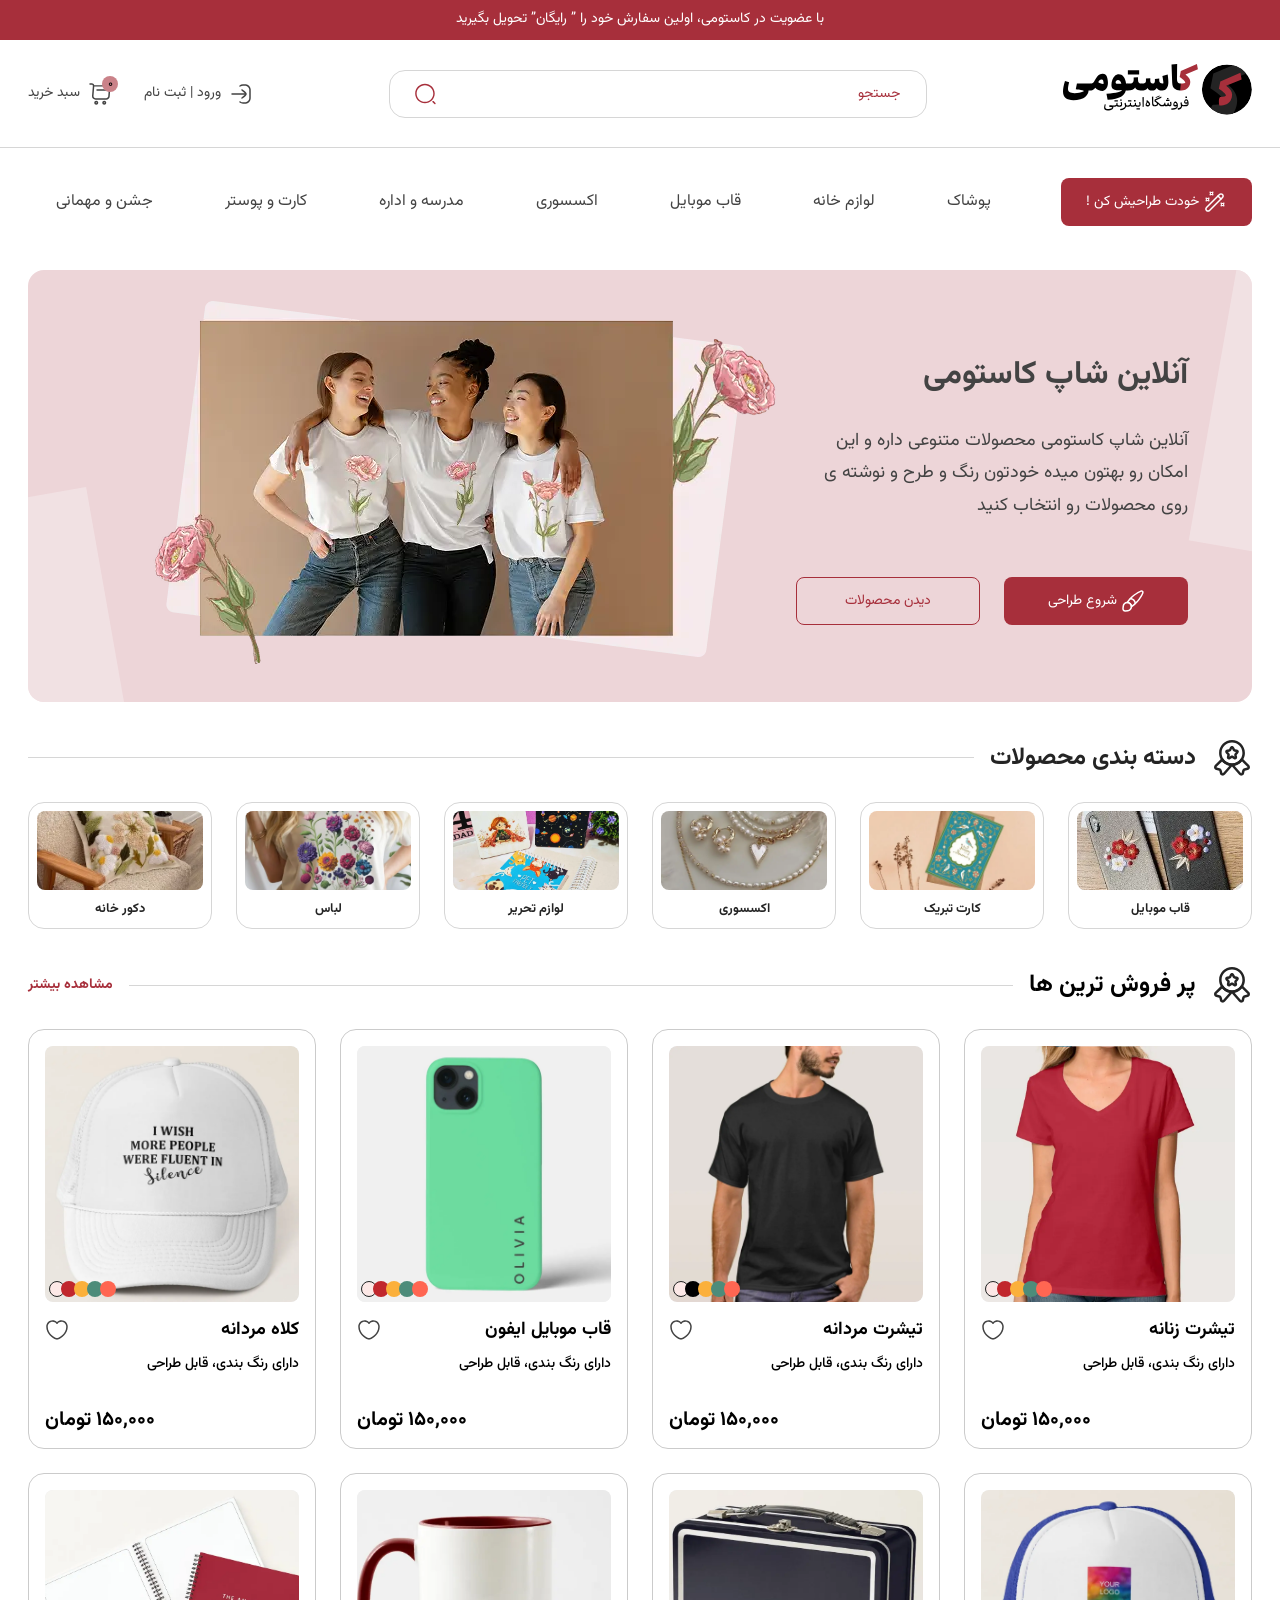
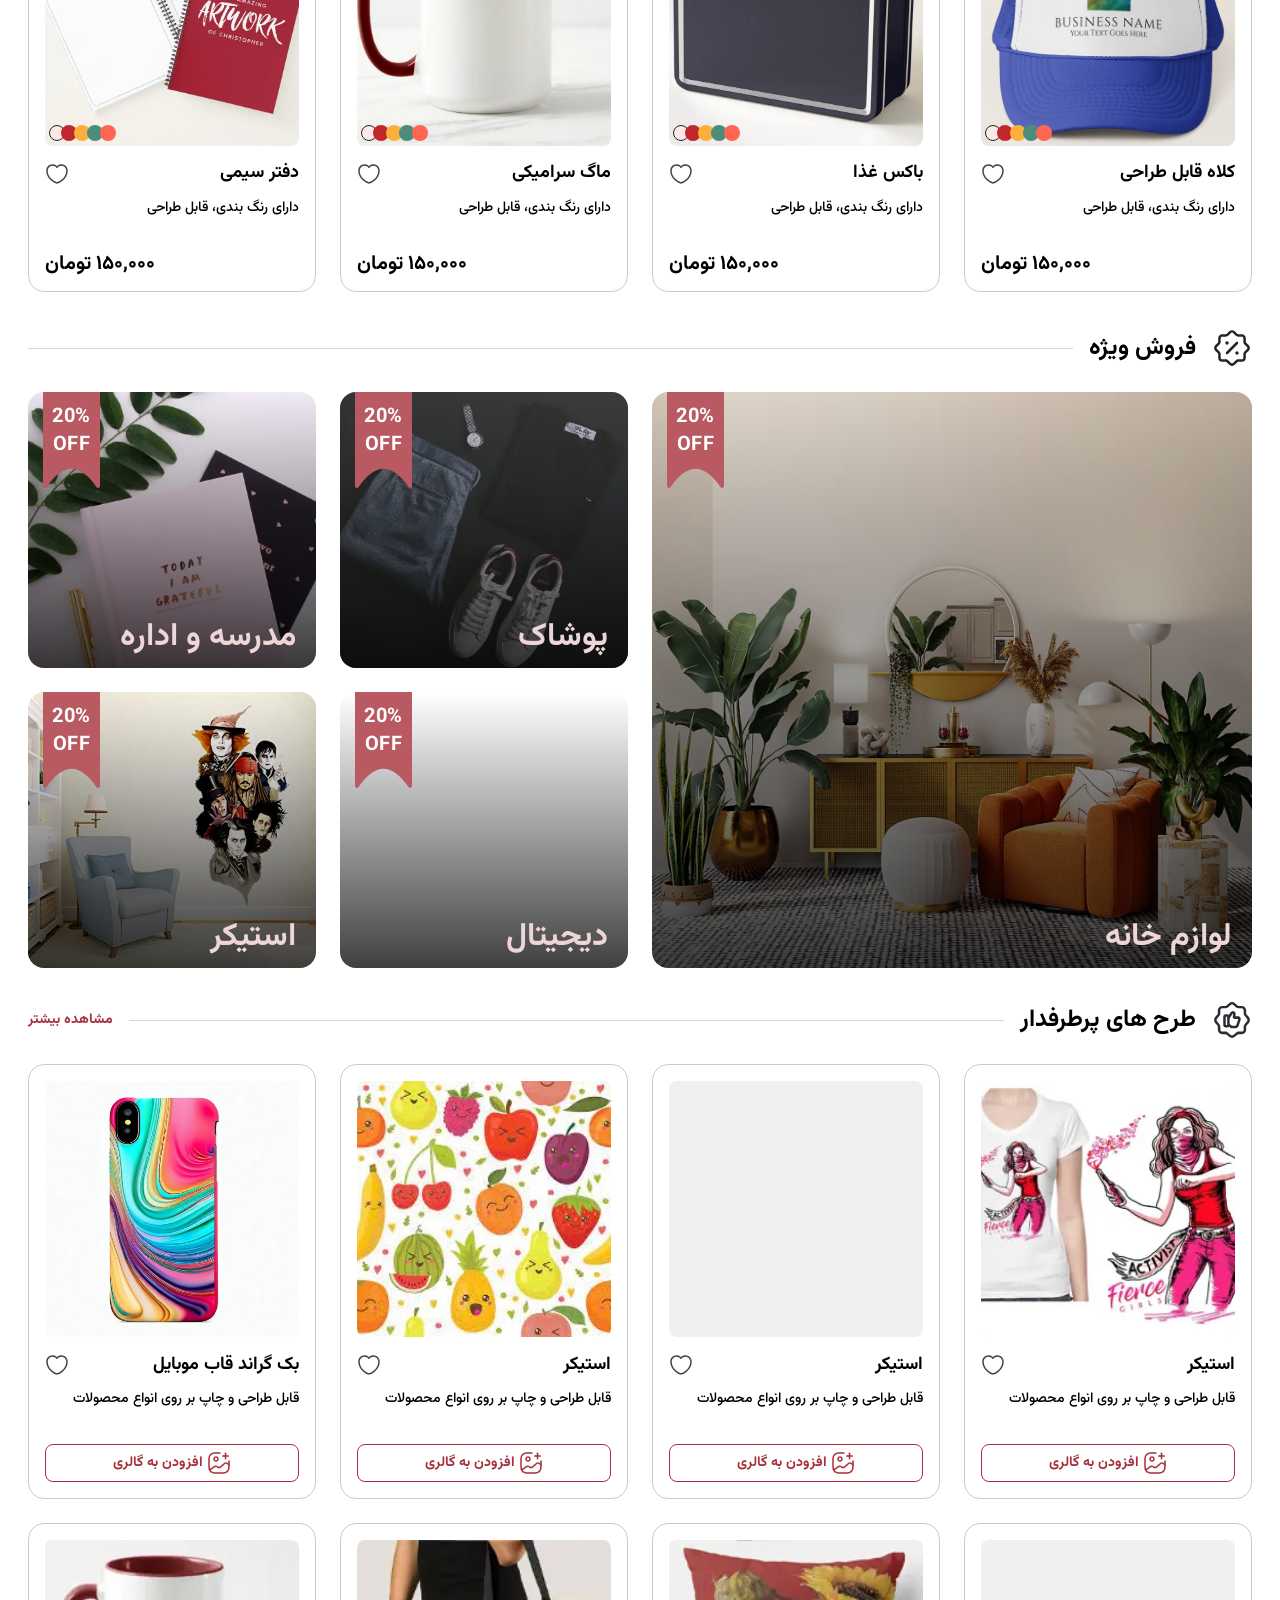
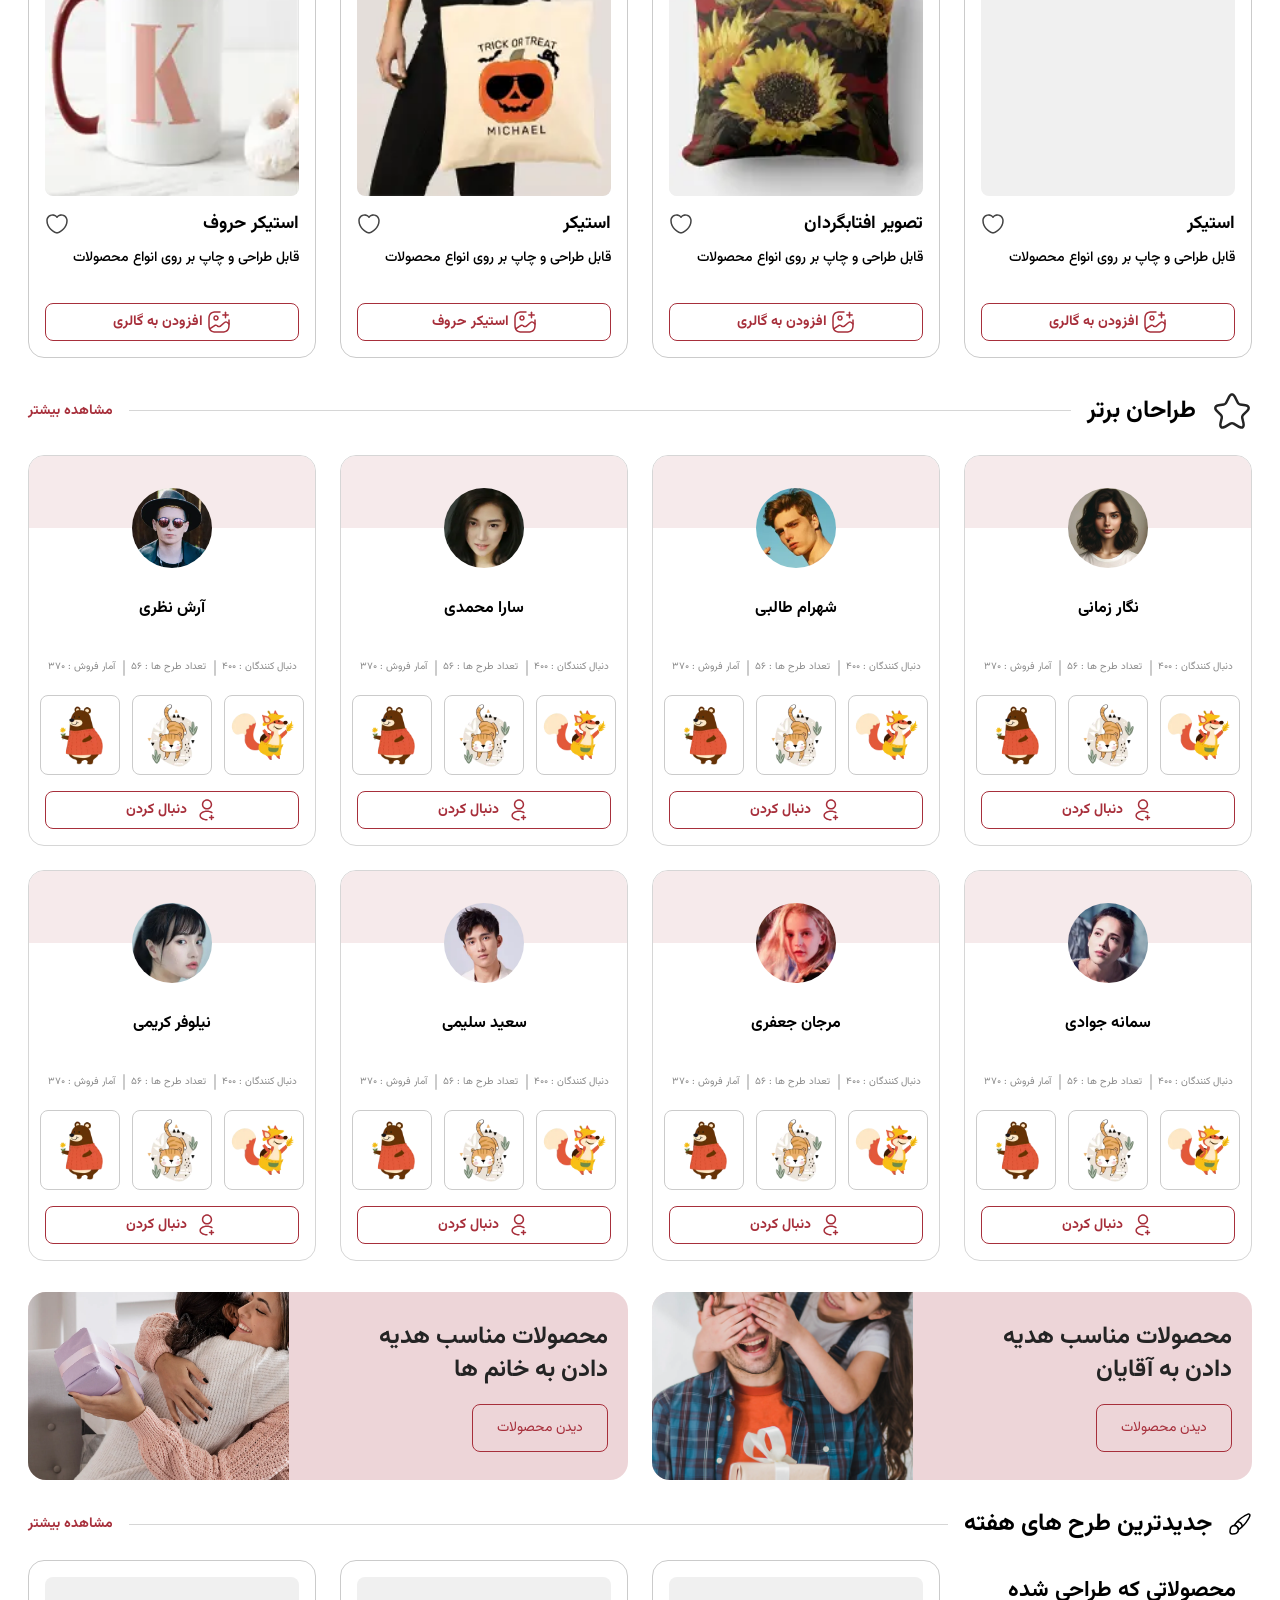
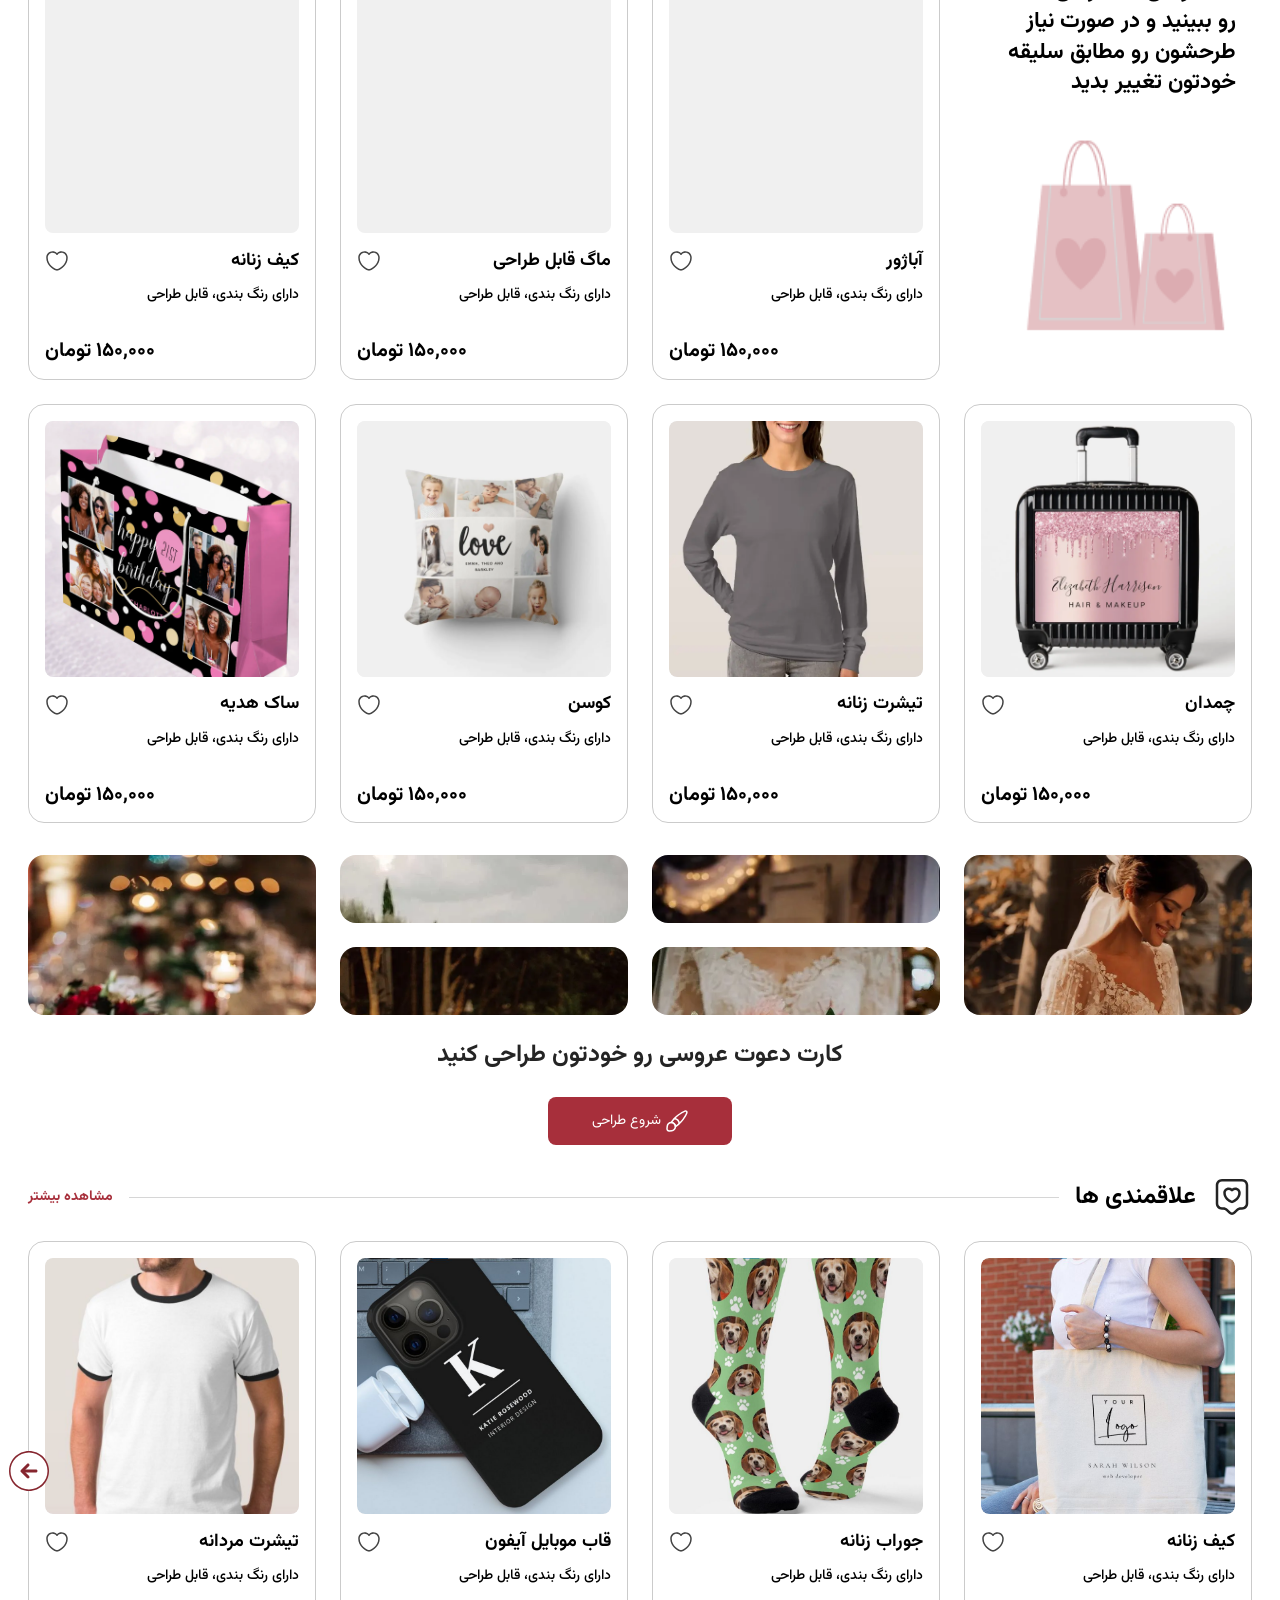
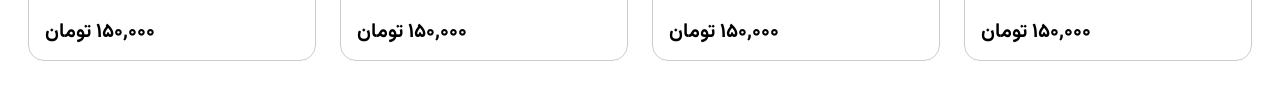
==== index.html @ 4bb9380f "fix: fix interest/section bug" ====
<!doctype html>
<html lang="fa-IR" dir="rtl">
  <head>
    <meta charset="UTF-8" />
    <meta name="viewport" content="width=device-width, initial-scale=1.0" />
    <title>کاستومی | فروشگاه اینترنتی</title>
    <link rel="stylesheet" href="css/variables.css" />
    <link rel="stylesheet" href="css/fonts.css" />
    <link rel="stylesheet" href="css/reset.css" />
    <link rel="stylesheet" href="css/components.css" />
    <link rel="stylesheet" href="css/main.css" />
    <link rel="stylesheet" href="css/responsive.css" />
  </head>
  <body>
    <svg xmlns="http://www.w3.org/2000/svg" style="display: none">
      <symbol id="icon-heart" viewBox="0 0 24 24" fill="#000">
        <path
          d="M12 21.6516C11.69 21.6516 11.39 21.6116 11.14 21.5216C7.32 20.2116 1.25 15.5616 1.25 8.69156C1.25 5.19156 4.08 2.35156 7.56 2.35156C9.25 2.35156 10.83 3.01156 12 4.19156C13.17 3.01156 14.75 2.35156 16.44 2.35156C19.92 2.35156 22.75 5.20156 22.75 8.69156C22.75 15.5716 16.68 20.2116 12.86 21.5216C12.61 21.6116 12.31 21.6516 12 21.6516ZM7.56 3.85156C4.91 3.85156 2.75 6.02156 2.75 8.69156C2.75 15.5216 9.32 19.3216 11.63 20.1116C11.81 20.1716 12.2 20.1716 12.38 20.1116C14.68 19.3216 21.26 15.5316 21.26 8.69156C21.26 6.02156 19.1 3.85156 16.45 3.85156C14.93 3.85156 13.52 4.56156 12.61 5.79156C12.33 6.17156 11.69 6.17156 11.41 5.79156C10.48 4.55156 9.08 3.85156 7.56 3.85156Z"
          fill="#434343"
        />
      </symbol>
      <symbol id="icon-star-a" viewBox="0 0 40 40" fill="#000">
        <path
          d="M20.0007 27.9154C19.334 27.9154 18.6673 27.8654 18.034 27.7487C14.5007 27.232 11.284 25.1987 9.25065 22.182C7.83398 20.0487 7.08398 17.5654 7.08398 14.9987C7.08398 7.88203 12.884 2.08203 20.0007 2.08203C27.1173 2.08203 32.9173 7.88203 32.9173 14.9987C32.9173 17.5654 32.1673 20.0487 30.7507 22.182C28.7007 25.2154 25.484 27.232 21.9173 27.7654C21.334 27.8654 20.6673 27.9154 20.0007 27.9154ZM20.0007 4.58203C14.2507 4.58203 9.58398 9.2487 9.58398 14.9987C9.58398 17.082 10.184 19.082 11.3173 20.782C12.9673 23.2154 15.5507 24.8487 18.4173 25.2654C19.484 25.4487 20.534 25.4487 21.5173 25.2654C24.434 24.8487 27.0173 23.1987 28.6673 20.7654C29.8007 19.0654 30.4007 17.0653 30.4007 14.982C30.4173 9.24868 25.7507 4.58203 20.0007 4.58203Z"
          fill="#242424"
        />
        <path
          d="M10.7822 37.6493C10.5489 37.6493 10.3322 37.616 10.0989 37.566C9.01555 37.316 8.18222 36.4826 7.93222 35.3993L7.34888 32.9493C7.31555 32.7993 7.19888 32.6826 7.03222 32.6326L4.28222 31.9826C3.24888 31.7326 2.43222 30.966 2.14888 29.9493C1.86555 28.9326 2.14888 27.8326 2.89888 27.0826L9.39888 20.5826C9.66555 20.316 10.0322 20.1826 10.3989 20.216C10.7655 20.2493 11.0989 20.4493 11.3155 20.7659C12.9655 23.1993 15.5489 24.8493 18.4322 25.266C19.4989 25.4493 20.5489 25.4493 21.5322 25.266C24.4489 24.8493 27.0322 23.1993 28.6822 20.7659C28.8822 20.4493 29.2322 20.2493 29.5989 20.216C29.9655 20.1826 30.3322 20.316 30.5989 20.5826L37.0989 27.0826C37.8489 27.8326 38.1322 28.9326 37.8489 29.9493C37.5655 30.966 36.7322 31.7493 35.7155 31.9826L32.9655 32.6326C32.8155 32.6659 32.6989 32.7826 32.6489 32.9493L32.0655 35.3993C31.8155 36.4826 30.9822 37.316 29.8989 37.566C28.8155 37.8326 27.6989 37.4493 26.9989 36.5993L19.9989 28.5493L12.9989 36.616C12.4322 37.2826 11.6322 37.6493 10.7822 37.6493ZM10.1489 23.3826L4.66555 28.866C4.51555 29.016 4.53222 29.1826 4.56555 29.2826C4.58222 29.366 4.66555 29.5326 4.86555 29.5659L7.61555 30.216C8.69888 30.466 9.53222 31.2993 9.78222 32.3826L10.3655 34.8326C10.4155 35.0493 10.5822 35.116 10.6822 35.1493C10.7822 35.166 10.9489 35.1826 11.0989 35.016L17.4822 27.666C14.6489 27.116 12.0489 25.5993 10.1489 23.3826ZM22.5155 27.6493L28.8989 34.9826C29.0489 35.1659 29.2322 35.1659 29.3322 35.1326C29.4322 35.1159 29.5822 35.0327 29.6489 34.816L30.2322 32.366C30.4822 31.2827 31.3155 30.4493 32.3989 30.1993L35.1489 29.5493C35.3489 29.4993 35.4322 29.3493 35.4489 29.266C35.4822 29.1826 35.4989 28.9993 35.3489 28.8493L29.8655 23.3659C27.9489 25.5826 25.3655 27.0993 22.5155 27.6493Z"
          fill="#242424"
        />
        <path
          d="M23.1506 21.4818C22.7172 21.4818 22.2006 21.3651 21.5839 20.9985L20.0006 20.0485L18.4172 20.9818C16.9672 21.8484 16.0172 21.3485 15.6672 21.0985C15.3172 20.8485 14.5672 20.0985 14.9506 18.4485L15.3506 16.7318L14.0172 15.4984C13.2839 14.7651 13.0172 13.8818 13.2672 13.0818C13.5172 12.2818 14.2506 11.7151 15.2839 11.5484L17.0672 11.2485L17.9172 9.3818C18.4006 8.4318 19.1506 7.89844 20.0006 7.89844C20.8506 7.89844 21.6172 8.44848 22.0839 9.39848L23.0672 11.3651L24.7172 11.5651C25.7339 11.7318 26.4672 12.2984 26.7339 13.0984C26.9839 13.8984 26.7172 14.7818 25.9839 15.5151L24.6006 16.8985L25.0339 18.4485C25.4172 20.0985 24.6672 20.8485 24.3172 21.0985C24.1339 21.2485 23.7339 21.4818 23.1506 21.4818ZM16.0172 13.9818L17.1672 15.1318C17.7006 15.6651 17.9672 16.5651 17.8006 17.2985L17.4839 18.6318L18.8172 17.8484C19.5339 17.4318 20.5006 17.4318 21.2006 17.8484L22.5339 18.6318L22.2339 17.2985C22.0672 16.5485 22.3172 15.6651 22.8506 15.1318L24.0006 13.9818L22.5506 13.7318C21.8506 13.6151 21.1506 13.0985 20.8339 12.4651L20.0006 10.8318L19.1672 12.4985C18.8672 13.1151 18.1672 13.6485 17.4672 13.7651L16.0172 13.9818Z"
          fill="#242424"
        />
      </symbol>
      <symbol id="icon-star-b" viewBox="0 0 40 40" fill="#000">
        <path
          d="M20.0007 37.9162C18.9507 37.9162 17.9673 37.5163 17.234 36.7663L14.7007 34.233C14.5007 34.033 13.9673 33.8163 13.7007 33.8163H10.1006C7.93398 33.8163 6.18397 32.0661 6.18397 29.8995V26.2996C6.18397 26.033 5.9673 25.4997 5.7673 25.2997L3.23399 22.7663C2.50066 22.033 2.08398 21.0496 2.08398 19.9996C2.08398 18.9496 2.48399 17.9662 3.23399 17.2329L5.7673 14.6995C5.9673 14.4995 6.18397 13.9662 6.18397 13.6995V10.0997C6.18397 7.93301 7.93398 6.18285 10.1006 6.18285H13.7007C13.9673 6.18285 14.5007 5.96618 14.7007 5.76618L17.234 3.23281C18.7006 1.76615 21.3007 1.76615 22.7673 3.23281L25.3006 5.76618C25.5006 5.96618 26.034 6.18285 26.3006 6.18285H29.9007C32.0673 6.18285 33.8173 7.93301 33.8173 10.0997V13.6995C33.8173 13.9662 34.034 14.4995 34.234 14.6995L36.7673 17.2329C37.5006 17.9662 37.9173 18.9496 37.9173 19.9996C37.9173 21.0496 37.5173 22.033 36.7673 22.7663L34.234 25.2997C34.034 25.4997 33.8173 26.033 33.8173 26.2996V29.8995C33.8173 32.0661 32.0673 33.8163 29.9007 33.8163H26.3006C26.034 33.8163 25.5006 34.033 25.3006 34.233L22.7673 36.7663C22.034 37.5163 21.0507 37.9162 20.0007 37.9162ZM7.53397 23.5329C8.20063 24.1996 8.68397 25.3663 8.68397 26.2996V29.8995C8.68397 30.6828 9.31731 31.3163 10.1006 31.3163H13.7007C14.634 31.3163 15.8007 31.7995 16.4673 32.4662L19.0006 34.9996C19.534 35.5329 20.4673 35.5329 21.0007 34.9996L23.534 32.4662C24.2006 31.7995 25.3673 31.3163 26.3006 31.3163H29.9007C30.684 31.3163 31.3173 30.6828 31.3173 29.8995V26.2996C31.3173 25.3663 31.8007 24.1996 32.4673 23.5329L35.0007 20.9995C35.2673 20.7329 35.4173 20.3829 35.4173 19.9996C35.4173 19.6162 35.2673 19.2663 35.0007 18.9996L32.4673 16.4663C31.8007 15.7996 31.3173 14.6329 31.3173 13.6995V10.0997C31.3173 9.31634 30.684 8.68285 29.9007 8.68285H26.3006C25.3673 8.68285 24.2006 8.19961 23.534 7.53294L21.0007 4.99958C20.4673 4.46624 19.534 4.46624 19.0006 4.99958L16.4673 7.53294C15.8007 8.19961 14.634 8.68285 13.7007 8.68285H10.1006C9.31731 8.68285 8.68397 9.31634 8.68397 10.0997V13.6995C8.68397 14.6329 8.20063 15.7996 7.53397 16.4663L5.00065 18.9996C4.73398 19.2663 4.58398 19.6162 4.58398 19.9996C4.58398 20.3829 4.73398 20.7329 5.00065 20.9995L7.53397 23.5329Z"
          fill="#242424"
        />
        <path
          d="M24.9998 26.6693C24.0664 26.6693 23.3164 25.9193 23.3164 25.0026C23.3164 24.0859 24.0664 23.3359 24.9831 23.3359C25.8997 23.3359 26.6497 24.0859 26.6497 25.0026C26.6497 25.9193 25.9164 26.6693 24.9998 26.6693Z"
          fill="#242424"
        />
        <path
          d="M15.0173 16.6693C14.084 16.6693 13.334 15.9193 13.334 15.0026C13.334 14.0859 14.084 13.3359 15.0007 13.3359C15.9173 13.3359 16.6673 14.0859 16.6673 15.0026C16.6673 15.9193 15.934 16.6693 15.0173 16.6693Z"
          fill="#242424"
        />
        <path
          d="M14.9997 26.2459C14.6831 26.2459 14.3664 26.1293 14.1164 25.8793C13.6331 25.3959 13.6331 24.5958 14.1164 24.1125L24.1164 14.1125C24.5997 13.6292 25.3997 13.6292 25.8831 14.1125C26.3664 14.5958 26.3664 15.3959 25.8831 15.8793L15.8831 25.8793C15.6331 26.1293 15.3164 26.2459 14.9997 26.2459Z"
          fill="#242424"
        />
      </symbol>
      <symbol id="icon-star-c" viewBox="0 0 40 40" fill="#000">
        <path
          d="M20.0168 37.9182C18.9668 37.9182 17.9168 37.5682 17.1002 36.8682L14.4668 34.6016C14.2001 34.3682 13.5335 34.1348 13.1835 34.1348H10.3001C7.83346 34.1348 5.83347 32.135 5.83347 29.6683V26.8181C5.83347 26.4681 5.60014 25.8181 5.36681 25.5515L3.1168 22.9015C1.75013 21.2849 1.75013 18.7349 3.1168 17.1182L5.36681 14.4683C5.60014 14.2016 5.83347 13.5516 5.83347 13.2016V10.3515C5.83347 7.88481 7.83346 5.88492 10.3001 5.88492H13.1835C13.5335 5.88492 14.2001 5.63487 14.4668 5.4182L17.1002 3.15156C18.7335 1.75156 21.2835 1.75156 22.9168 3.15156L25.5501 5.4182C25.8168 5.65154 26.4835 5.88492 26.8335 5.88492H29.6668C32.1334 5.88492 34.1335 7.88481 34.1335 10.3515V13.1849C34.1335 13.5349 34.3835 14.2016 34.6168 14.4683L36.8668 17.1016C38.2668 18.7349 38.2668 21.2849 36.8668 22.9182L34.6168 25.5515C34.3835 25.8181 34.1501 26.4848 34.1501 26.8348V29.6683C34.1501 32.135 32.1501 34.1348 29.6835 34.1348H26.8501C26.5001 34.1348 25.8335 34.3849 25.5668 34.6016L22.9335 36.8682C22.1002 37.5682 21.0502 37.9182 20.0168 37.9182ZM10.3001 8.36824C9.21679 8.36824 8.33347 9.25146 8.33347 10.3348V13.1849C8.33347 14.1349 7.88346 15.3516 7.28346 16.0682L5.03345 18.7182C4.45012 19.4015 4.45012 20.5849 5.03345 21.2682L7.28346 23.9182C7.90013 24.6515 8.35015 25.8681 8.35015 26.8015V29.6516C8.35015 30.7349 9.23348 31.6182 10.3168 31.6182H13.2002C14.1668 31.6182 15.3835 32.0682 16.1168 32.7015L18.7501 34.9682C19.4335 35.5515 20.6335 35.5515 21.3168 34.9682L23.9501 32.7015C24.6835 32.0849 25.9001 31.6182 26.8668 31.6182H29.7001C30.7835 31.6182 31.6668 30.7349 31.6668 29.6516V26.8181C31.6668 25.8515 32.1168 24.6348 32.7501 23.9015L35.0001 21.2682C35.5835 20.5849 35.5835 19.3848 35.0001 18.7015L32.7501 16.0682C32.1335 15.3349 31.6668 14.1182 31.6668 13.1516V10.3181C31.6668 9.23477 30.7835 8.35155 29.7001 8.35155H26.8668C25.9168 8.35155 24.6835 7.90151 23.9501 7.26818L21.3168 5.00154C20.6335 4.4182 19.4335 4.4182 18.7501 5.00154L16.1168 7.26818C15.3835 7.88485 14.1668 8.35155 13.2002 8.35155H10.3001V8.36824Z"
          fill="#292D32"
        />
        <path
          d="M23.3336 28.2804H20.3669C19.6669 28.2804 18.6169 28.0638 18.0002 27.4471L15.7003 25.6805L17.2336 23.6971L19.6503 25.5638C19.8169 25.6804 20.1169 25.7638 20.3669 25.7638H23.3336C23.7336 25.7638 24.2169 25.4139 24.3002 25.0639L26.2002 19.2804C26.2502 19.1304 26.2502 19.0305 26.2336 18.9972C26.2002 18.9472 26.0836 18.8971 25.9169 18.8971H22.8002C22.2002 18.8971 21.6502 18.6472 21.2502 18.1972C20.8669 17.7472 20.6836 17.1472 20.7669 16.5306L21.1669 14.0139C21.2003 13.8805 21.1003 13.7138 21.0003 13.6804C20.9003 13.6638 20.7503 13.6972 20.7003 13.7472L17.5169 18.4804L15.4336 17.0805L18.6336 12.3305C19.3002 11.3305 20.7003 10.8972 21.8336 11.3139C23.1003 11.7306 23.9169 13.1639 23.6336 14.4639L23.3336 16.3637H25.9169C26.9002 16.3637 27.7669 16.7805 28.2836 17.5138C28.7836 18.2305 28.9002 19.1639 28.5836 20.0472L26.7169 25.7139C26.3669 27.1472 24.8836 28.2804 23.3336 28.2804Z"
          fill="#292D32"
        />
        <path
          d="M14.8344 27.4359H14.051C11.601 27.4359 11.2344 25.7192 11.2344 24.7026V17.0693C11.2344 16.0526 11.601 14.3359 14.051 14.3359H14.8344C17.2844 14.3359 17.6511 16.0526 17.6511 17.0693V24.7026C17.6511 25.7192 17.2844 27.4359 14.8344 27.4359ZM13.7677 24.9192C13.8344 24.9359 13.9344 24.9359 14.0677 24.9359H14.8511C14.9844 24.9359 15.0844 24.9359 15.1511 24.9192C15.1511 24.8692 15.1677 24.8026 15.1677 24.7026V17.0693C15.1677 16.9693 15.1677 16.9026 15.1511 16.8526C15.0844 16.836 14.9844 16.8359 14.8511 16.8359H14.0677C13.9344 16.8359 13.8344 16.836 13.7677 16.8526C13.7677 16.9026 13.7511 16.9693 13.7511 17.0693V24.7026C13.7511 24.8026 13.7511 24.8692 13.7677 24.9192Z"
          fill="#292D32"
        />
      </symbol>
    </svg>

    <header class="header">
      <p class="header__banner">
        با عضویت در کاستومی، اولین سفارش خود را ” رایگان” تحویل بگیرید
      </p>
      <div class="container">
        <div class="header__main">
          <a href="index.html" class="header__logo-wrapper">
            <img
              src="./assets/svg/logo.svg"
              alt="کاستومی"
              class="header__logo"
            />
          </a>
          <form action="#" class="header__search-box">
            <input type="text" class="header__search" placeholder="جستجو" />
            <svg
              width="24"
              height="24"
              viewBox="0 0 24 24"
              fill="none"
              xmlns="http://www.w3.org/2000/svg"
              class="header__search-icon"
            >
              <path
                d="M11.5 21.75C5.85 21.75 1.25 17.15 1.25 11.5C1.25 5.85 5.85 1.25 11.5 1.25C17.15 1.25 21.75 5.85 21.75 11.5C21.75 17.15 17.15 21.75 11.5 21.75ZM11.5 2.75C6.67 2.75 2.75 6.68 2.75 11.5C2.75 16.32 6.67 20.25 11.5 20.25C16.33 20.25 20.25 16.32 20.25 11.5C20.25 6.68 16.33 2.75 11.5 2.75Z"
                fill="#A72F3B"
              />
              <path
                d="M21.9995 22.7514C21.8095 22.7514 21.6195 22.6814 21.4695 22.5314L19.4695 20.5314C19.1795 20.2414 19.1795 19.7614 19.4695 19.4714C19.7595 19.1814 20.2395 19.1814 20.5295 19.4714L22.5295 21.4714C22.8195 21.7614 22.8195 22.2414 22.5295 22.5314C22.3795 22.6814 22.1895 22.7514 21.9995 22.7514Z"
                fill="#A72F3B"
              />
            </svg>
          </form>
          <div class="header__action-wrapper">
            <a href="#" class="header__login-wrapper">
              <svg
                width="24"
                height="24"
                viewBox="0 0 24 24"
                fill="none"
                xmlns="http://www.w3.org/2000/svg"
              >
                <path
                  d="M15 3.75001C15.9577 3.75001 16.3492 3.75234 16.6648 3.80233C18.4834 4.09036 19.9096 5.51662 20.1977 7.33516C20.2477 7.65083 20.25 8.04234 20.25 9.00001V15C20.25 15.9577 20.2477 16.3492 20.1977 16.6649C19.9096 18.4834 18.4834 19.9097 16.6648 20.1977C16.3492 20.2477 15.9577 20.25 15 20.25H14C13.0424 20.25 12.1607 19.9342 11.4504 19.4007C11.1192 19.1519 10.6491 19.2188 10.4003 19.5499C10.1516 19.8811 10.2184 20.3513 10.5496 20.6C11.5106 21.3219 12.7064 21.75 14 21.75L15.0809 21.75C15.9329 21.7501 16.4518 21.7501 16.8995 21.6792C19.3599 21.2895 21.2895 19.3599 21.6792 16.8995C21.7501 16.4518 21.7501 15.9328 21.75 15.0808V8.91921C21.7501 8.06718 21.7501 7.54819 21.6792 7.10051C21.2895 4.64013 19.3599 2.71049 16.8995 2.3208C16.4518 2.2499 15.9329 2.24994 15.0809 2.25L14 2.25001C12.7064 2.25001 11.5106 2.67807 10.5496 3.39997C10.2184 3.64874 10.1516 4.11889 10.4003 4.45008C10.6491 4.78127 11.1192 4.84808 11.4504 4.59932C12.1607 4.06583 13.0424 3.75001 14 3.75001H15Z"
                  fill="#434343"
                />
                <path
                  d="M13.466 7.41233C13.1414 7.15498 12.6697 7.20947 12.4123 7.53404C12.155 7.85861 12.2095 8.33034 12.534 8.58769L14.297 9.98554C15.001 10.5438 15.483 10.9274 15.8105 11.25L3 11.25C2.58579 11.25 2.25 11.5858 2.25 12C2.25 12.4142 2.58579 12.75 3 12.75L15.8105 12.75C15.483 13.0727 15.001 13.4563 14.297 14.0145L12.534 15.4123C12.2095 15.6697 12.155 16.1414 12.4123 16.466C12.6697 16.7905 13.1414 16.845 13.466 16.5877L15.2648 15.1614C15.9373 14.6283 16.4922 14.1883 16.8875 13.7945C17.2932 13.3904 17.6294 12.9419 17.7208 12.3687C17.7402 12.2466 17.75 12.1234 17.75 12C17.75 11.8766 17.7402 11.7534 17.7208 11.6313C17.6294 11.0582 17.2932 10.6096 16.8875 10.2055C16.4922 9.81173 15.9373 9.37176 15.2648 8.83858L13.466 7.41233Z"
                  fill="#434343"
                />
              </svg>
              <span class="header__login-txt">ورود | ثبت نام</span>
            </a>
            <a href="#" class="header__shopping-wrapper" aria-label="سبد خرید">
              <svg
                width="24"
                height="24"
                viewBox="0 0 24 24"
                fill="none"
                xmlns="http://www.w3.org/2000/svg"
                class="header__shopping-icon"
              >
                <path
                  d="M18.19 17.75H7.53999C6.54999 17.75 5.59999 17.33 4.92999 16.6C4.25999 15.87 3.92 14.89 4 13.9L4.83 3.94C4.86 3.63 4.74999 3.33001 4.53999 3.10001C4.32999 2.87001 4.04 2.75 3.73 2.75H2C1.59 2.75 1.25 2.41 1.25 2C1.25 1.59 1.59 1.25 2 1.25H3.74001C4.47001 1.25 5.15999 1.56 5.64999 2.09C5.91999 2.39 6.12 2.74 6.23 3.13H18.72C19.73 3.13 20.66 3.53 21.34 4.25C22.01 4.98 22.35 5.93 22.27 6.94L21.73 14.44C21.62 16.27 20.02 17.75 18.19 17.75ZM6.28 4.62L5.5 14.02C5.45 14.6 5.64 15.15 6.03 15.58C6.42 16.01 6.95999 16.24 7.53999 16.24H18.19C19.23 16.24 20.17 15.36 20.25 14.32L20.79 6.82001C20.83 6.23001 20.64 5.67001 20.25 5.26001C19.86 4.84001 19.32 4.60999 18.73 4.60999H6.28V4.62Z"
                  fill="#434343"
                />
                <path
                  d="M16.25 22.75C15.15 22.75 14.25 21.85 14.25 20.75C14.25 19.65 15.15 18.75 16.25 18.75C17.35 18.75 18.25 19.65 18.25 20.75C18.25 21.85 17.35 22.75 16.25 22.75ZM16.25 20.25C15.97 20.25 15.75 20.47 15.75 20.75C15.75 21.03 15.97 21.25 16.25 21.25C16.53 21.25 16.75 21.03 16.75 20.75C16.75 20.47 16.53 20.25 16.25 20.25Z"
                  fill="#434343"
                />
                <path
                  d="M8.25 22.75C7.15 22.75 6.25 21.85 6.25 20.75C6.25 19.65 7.15 18.75 8.25 18.75C9.35 18.75 10.25 19.65 10.25 20.75C10.25 21.85 9.35 22.75 8.25 22.75ZM8.25 20.25C7.97 20.25 7.75 20.47 7.75 20.75C7.75 21.03 7.97 21.25 8.25 21.25C8.53 21.25 8.75 21.03 8.75 20.75C8.75 20.47 8.53 20.25 8.25 20.25Z"
                  fill="#434343"
                />
                <path
                  d="M21 8.75H9C8.59 8.75 8.25 8.41 8.25 8C8.25 7.59 8.59 7.25 9 7.25H21C21.41 7.25 21.75 7.59 21.75 8C21.75 8.41 21.41 8.75 21 8.75Z"
                  fill="#434343"
                />
              </svg>
              <span class="header__shopping-txt">سبد خرید</span>
              <div class="header__quantity">
                <span>۰</span>
              </div>
            </a>
          </div>

          <div class="nav-btn icon-btn" aria-label="باز کردن منو">
            <span class="nav-btn__line"></span>
          </div>

          <div class="header__logo-mobile">
            <img
              src="./assets/svg/LOGO-Mobile.svg"
              alt="کاستومی"
              class="header__logo-mobile-img"
            />
          </div>
        </div>
      </div>
    </header>
    <div class="container">
      <nav class="nav">
        <div class="btn btn--primary nav__btn">
          <svg
            width="24"
            height="24"
            viewBox="0 0 24 24"
            fill="none"
            xmlns="http://www.w3.org/2000/svg"
            class="your-design__icon"
          >
            <path
              d="M5.00086 21.8689C4.26086 21.8689 3.53086 21.5889 2.97086 21.0289C2.43086 20.4889 2.13086 19.7689 2.13086 18.9989C2.13086 18.2289 2.43086 17.5089 2.97086 16.9689L15.9709 3.96891C17.0909 2.84891 18.9109 2.84891 20.0309 3.96891C20.5709 4.50891 20.8709 5.22891 20.8709 5.99891C20.8709 6.76891 20.5709 7.48891 20.0309 8.02891L7.03086 21.0289C6.47086 21.5889 5.74086 21.8689 5.00086 21.8689ZM18.0009 4.62891C17.6509 4.62891 17.3009 4.75891 17.0309 5.02891L4.03086 18.0289C3.77086 18.2889 3.63086 18.6289 3.63086 18.9989C3.63086 19.3689 3.77086 19.7089 4.03086 19.9689C4.56086 20.4989 5.44086 20.4989 5.97086 19.9689L18.9709 6.96891C19.2309 6.70891 19.3709 6.36891 19.3709 5.99891C19.3709 5.62891 19.2309 5.28891 18.9709 5.02891C18.7009 4.75891 18.3509 4.62891 18.0009 4.62891Z"
              fill="white"
            />
            <path
              d="M18.0092 9.73969C17.8192 9.73969 17.6292 9.66969 17.4792 9.51969L14.4792 6.51969C14.1892 6.22969 14.1892 5.74969 14.4792 5.45969C14.7692 5.16969 15.2492 5.16969 15.5392 5.45969L18.5392 8.45969C18.8292 8.74969 18.8292 9.22969 18.5392 9.51969C18.3892 9.66969 18.1992 9.73969 18.0092 9.73969Z"
              fill="white"
            />
            <path
              d="M9.99907 5.49907C9.94907 5.49907 9.90907 5.48907 9.85907 5.47907L8.49907 5.07907L7.13907 5.47907C6.95907 5.52908 6.76907 5.47907 6.64907 5.34907C6.51907 5.21907 6.46907 5.03908 6.51907 4.85908L6.91907 3.49907L6.51907 2.13907C6.46907 1.95907 6.51907 1.76907 6.64907 1.64907C6.77907 1.51907 6.96907 1.46907 7.13907 1.51907L8.49907 1.91907L9.85907 1.51907C10.0391 1.46907 10.2191 1.51907 10.3491 1.64907C10.4791 1.77907 10.5291 1.96907 10.4791 2.13907L10.0791 3.49907L10.4791 4.85908C10.5291 5.03908 10.4791 5.22907 10.3491 5.34907C10.2591 5.44907 10.1291 5.49907 9.99907 5.49907ZM8.49907 4.05907C8.54907 4.05907 8.58908 4.06907 8.63908 4.07907L9.25908 4.25908L9.07907 3.63908C9.04907 3.54908 9.04907 3.44907 9.07907 3.35907L9.25908 2.73907L8.63908 2.91907C8.54908 2.94907 8.44907 2.94907 8.35907 2.91907L7.73907 2.73907L7.91907 3.35907C7.94907 3.44907 7.94907 3.54908 7.91907 3.63908L7.73907 4.25908L8.35907 4.07907C8.40907 4.06907 8.44907 4.05907 8.49907 4.05907Z"
              fill="white"
            />
            <path
              d="M5.99907 11.4991C5.94907 11.4991 5.90908 11.4891 5.85908 11.4791L4.49907 11.0791L3.13907 11.4791C2.95907 11.5291 2.77907 11.4791 2.64907 11.3491C2.51907 11.2191 2.46907 11.0291 2.51907 10.8591L2.91907 9.49907L2.51907 8.13908C2.46907 7.95908 2.51907 7.76907 2.64907 7.64907C2.77907 7.52907 2.96907 7.46907 3.13907 7.51907L4.49907 7.91907L5.85908 7.51907C6.02908 7.46907 6.21907 7.51907 6.34907 7.64907C6.47907 7.77907 6.52908 7.96908 6.47907 8.13908L6.07907 9.49907L6.47907 10.8591C6.52908 11.0391 6.47907 11.2291 6.34907 11.3491C6.25907 11.4491 6.12908 11.4991 5.99907 11.4991ZM4.49907 10.0591C4.54907 10.0591 4.58907 10.0691 4.63907 10.0791L5.25908 10.2591L5.07907 9.63908C5.04907 9.54908 5.04907 9.44907 5.07907 9.35907L5.25908 8.73907L4.63907 8.91907C4.54907 8.94907 4.44907 8.94907 4.35907 8.91907L3.73907 8.73907L3.91907 9.35907C3.94907 9.44907 3.94907 9.54908 3.91907 9.63908L3.73907 10.2591L4.35907 10.0791C4.40907 10.0691 4.44907 10.0591 4.49907 10.0591Z"
              fill="white"
            />
            <path
              d="M20.9991 16.4991C20.9491 16.4991 20.9091 16.4891 20.8591 16.4791L19.4991 16.0791L18.1391 16.4791C17.9591 16.5291 17.7791 16.4791 17.6491 16.3491C17.5191 16.2191 17.4691 16.0291 17.5191 15.8591L17.9191 14.4991L17.5191 13.1391C17.4691 12.9591 17.5191 12.7691 17.6491 12.6491C17.7791 12.5291 17.9691 12.4691 18.1391 12.5191L19.4991 12.9191L20.8591 12.5191C21.0291 12.4691 21.2191 12.5191 21.3491 12.6491C21.4791 12.7791 21.5291 12.9691 21.4791 13.1391L21.0791 14.4991L21.4791 15.8591C21.5291 16.0391 21.4791 16.2291 21.3491 16.3491C21.2591 16.4491 21.1291 16.4991 20.9991 16.4991ZM19.4991 15.0591C19.5491 15.0591 19.5891 15.0691 19.6391 15.0791L20.2591 15.2591L20.0791 14.6391C20.0491 14.5491 20.0491 14.4491 20.0791 14.3591L20.2591 13.7391L19.6391 13.9191C19.5491 13.9491 19.4491 13.9491 19.3591 13.9191L18.7391 13.7391L18.9191 14.3591C18.9491 14.4491 18.9491 14.5491 18.9191 14.6391L18.7391 15.2591L19.3591 15.0791C19.4091 15.0691 19.4491 15.0591 19.4991 15.0591Z"
              fill="white"
            />
          </svg>
          <span class="btn__text"> خودت طراحیش کن ! </span>
        </div>
        <ul class="nav-list">
          <li class="nav-list__item">
            <a href="#" class="nav-list__link">پوشاک</a>
          </li>
          <li class="nav-list__item">
            <a href="#" class="nav-list__link">لوازم خانه</a>
          </li>
          <li class="nav-list__item">
            <a href="#" class="nav-list__link">قاب موبایل</a>
          </li>
          <li class="nav-list__item">
            <a href="#" class="nav-list__link">اکسسوری</a>
          </li>
          <li class="nav-list__item">
            <a href="#" class="nav-list__link">مدرسه و اداره</a>
          </li>
          <li class="nav-list__item">
            <a href="#" class="nav-list__link">کارت و پوستر</a>
          </li>
          <li class="nav-list__item">
            <a href="#" class="nav-list__link">جشن و مهمانی</a>
          </li>
        </ul>
      </nav>

      <main class="main">
        <section class="hero">
          <div class="grid item-center">
            <div class="hero__content">
              <h1 class="hero__title">آنلاین شاپ کاستومی</h1>
              <p class="hero__caption">
                آنلاین شاپ کاستومی محصولات متنوعی داره و این امکان رو بهتون میده
                خودتون رنگ و طرح و نوشته ی روی محصولات رو انتخاب کنید
              </p>
              <div class="hero__btns">
                <a href="#" class="hero__btn btn btn--primary">
                  <svg
                    width="24"
                    height="24"
                    viewBox="0 0 24 24"
                    fill="none"
                    xmlns="http://www.w3.org/2000/svg"
                    class="hero__btn-icon"
                  >
                    <path
                      d="M10.4299 18.3699C10.2799 18.3699 10.1399 18.3299 10.0099 18.2399C9.79991 18.0999 9.67991 17.8699 9.67991 17.6199C9.67991 17.4699 9.66991 17.3099 9.64991 17.1499C9.55991 16.4399 9.23991 15.8199 8.69991 15.2799C8.15991 14.7399 7.48991 14.3999 6.76991 14.3099C6.64991 14.2999 6.47991 14.2899 6.31991 14.2999C6.05991 14.3199 5.81991 14.2099 5.66991 13.9999C5.51991 13.7999 5.47991 13.5299 5.55991 13.2899C5.70991 12.8799 5.92991 12.5099 6.18991 12.2099L7.72991 10.2699C10.3799 6.95992 15.7499 2.97992 19.6799 1.39992C20.5099 1.07992 21.3999 1.26992 22.0099 1.86992C22.6399 2.49992 22.8299 3.39992 22.4999 4.21992C20.9199 8.15992 16.9499 13.5199 13.6399 16.1699L11.6699 17.7499C11.2999 18.0199 10.9999 18.1899 10.6999 18.3099C10.6199 18.3499 10.5199 18.3699 10.4299 18.3699ZM7.53991 12.9399C8.37991 13.1599 9.12991 13.5999 9.75991 14.2299C10.3899 14.8499 10.8099 15.5699 11.0199 16.3699L12.7099 15.0099C15.8499 12.4999 19.6199 7.40992 21.1099 3.66992C21.2599 3.29992 21.0499 3.03992 20.9499 2.94992C20.8799 2.87992 20.6199 2.65992 20.2199 2.80992C16.4999 4.30992 11.4099 8.07992 8.88991 11.2199L7.53991 12.9399Z"
                      fill="white"
                    />
                    <path
                      d="M4.07938 22.7491C3.32938 22.7491 2.60938 22.4491 2.06938 21.9091C1.44938 21.2891 1.14938 20.4291 1.24938 19.5491L1.51938 17.0891C1.77938 14.6491 3.77938 12.8391 6.25938 12.7891C6.44938 12.7791 6.69938 12.7891 6.92938 12.8091C8.01938 12.9491 8.98938 13.4391 9.76938 14.2191C10.5394 14.9891 10.9994 15.9091 11.1394 16.9391C11.1694 17.1591 11.1894 17.3991 11.1894 17.6091C11.1894 18.9291 10.6794 20.1591 9.75938 21.0891C8.98938 21.8491 7.99938 22.3191 6.87938 22.4591L4.40938 22.7291C4.29938 22.7391 4.18938 22.7491 4.07938 22.7491ZM6.44938 14.2991C6.40938 14.2991 6.35938 14.2991 6.31938 14.2991C4.80938 14.3291 3.20938 15.3591 3.00938 17.2591L2.73938 19.7191C2.68938 20.1391 2.83938 20.5491 3.12938 20.8491C3.41938 21.1391 3.82938 21.2891 4.23938 21.2391L6.69938 20.9691C7.46938 20.8691 8.15938 20.5491 8.67938 20.0291C9.31938 19.3891 9.67938 18.5291 9.67938 17.6091C9.67938 17.4591 9.66938 17.2991 9.64938 17.1391C9.55938 16.4291 9.23938 15.8091 8.69938 15.2691C8.15938 14.7291 7.48938 14.3891 6.76938 14.2991C6.68938 14.2991 6.56938 14.2991 6.44938 14.2991Z"
                      fill="white"
                    />
                    <path
                      d="M14.2398 15.2183C13.8298 15.2183 13.4898 14.8783 13.4898 14.4683C13.4898 12.2683 11.6998 10.4883 9.50977 10.4883C9.09977 10.4883 8.75977 10.1483 8.75977 9.73828C8.75977 9.32828 9.08977 8.98828 9.49977 8.98828C12.5198 8.98828 14.9798 11.4483 14.9798 14.4683C14.9898 14.8883 14.6498 15.2183 14.2398 15.2183Z"
                      fill="white"
                    />
                  </svg>

                  <span class="btn__text">شروع طراحی</span>
                </a>
                <a href="#" class="hero__btn btn btn--outline">
                  <span class="btn__text">دیدن محصولات</span>
                </a>
              </div>
            </div>
            <div class="hero__img-wrapper">
              <img src="assets/img/hero.webp" alt="" class="hero__img" />
            </div>
          </div>
        </section>

        <section class="category">
          <div class="section-header">
            <svg
              width="40"
              height="40"
              viewBox="0 0 40 40"
              fill="#000"
              xmlns="http://www.w3.org/2000/svg"
              class="section-header__icon"
            >
              <use href="#icon-star-a"></use>
            </svg>
            <h2 class="section-header__title">دسته بندی محصولات</h2>
          </div>

          <div class="category__arrows">
            <svg
              width="16"
              height="16"
              viewBox="0 0 16 16"
              fill="none"
              xmlns="http://www.w3.org/2000/svg"
              class="arrow-right-icon"
            >
              <path
                d="M5.93974 13.7797C5.81307 13.7797 5.68641 13.733 5.58641 13.633C5.39307 13.4397 5.39307 13.1197 5.58641 12.9264L9.93307 8.57971C10.2531 8.25971 10.2531 7.73971 9.93307 7.41971L5.58641 3.07304C5.39307 2.87971 5.39307 2.55971 5.58641 2.36637C5.77974 2.17304 6.09974 2.17304 6.29307 2.36637L10.6397 6.71304C10.9797 7.05304 11.1731 7.51304 11.1731 7.99971C11.1731 8.48637 10.9864 8.94637 10.6397 9.28637L6.29307 13.633C6.19307 13.7264 6.06641 13.7797 5.93974 13.7797Z"
                fill="#EDD5D8"
              />
            </svg>
            <svg
              width="16"
              height="16"
              viewBox="0 0 16 16"
              fill="none"
              xmlns="http://www.w3.org/2000/svg"
              class="arrow-left-icon"
            >
              <path
                d="M9.99953 13.7797C9.87286 13.7797 9.7462 13.733 9.6462 13.633L5.29953 9.28637C4.59286 8.57971 4.59286 7.41971 5.29953 6.71304L9.6462 2.36637C9.83953 2.17304 10.1595 2.17304 10.3529 2.36637C10.5462 2.55971 10.5462 2.87971 10.3529 3.07304L6.0062 7.41971C5.6862 7.73971 5.6862 8.25971 6.0062 8.57971L10.3529 12.9264C10.5462 13.1197 10.5462 13.4397 10.3529 13.633C10.2529 13.7264 10.1262 13.7797 9.99953 13.7797Z"
                fill="#A72F3B"
              />
            </svg>
          </div>

          <div class="category__cards grid item-center">
            <div class="category__card">
              <div class="category__img-wrapper">
                <img
                  src="./assets/img/category-1.webp"
                  alt="قاب موبایل"
                  class="category__img"
                  loading="lazy"
                  decoding="async"
                />
              </div>
              <h3 class="category__card-title">قاب موبایل</h3>
            </div>

            <div class="category__card">
              <div class="category__img-wrapper">
                <img
                  src="./assets/img/category-2.webp"
                  alt="کارت تبریک"
                  class="category__img"
                  loading="lazy"
                  decoding="async"
                />
              </div>
              <h3 class="category__card-title">کارت تبریک</h3>
            </div>

            <div class="category__card">
              <div class="category__img-wrapper">
                <img
                  src="./assets/img/category-3.webp"
                  alt="اکسسوری"
                  class="category__img"
                  loading="lazy"
                  decoding="async"
                />
              </div>
              <h3 class="category__card-title">اکسسوری</h3>
            </div>

            <div class="category__card">
              <div class="category__img-wrapper">
                <img
                  src="./assets/img/category-4.webp"
                  alt="لوازم تحریر"
                  class="category__img"
                  loading="lazy"
                  decoding="async"
                />
              </div>
              <h3 class="category__card-title">لوازم تحریر</h3>
            </div>

            <div class="category__card">
              <div class="category__img-wrapper">
                <img
                  src="./assets/img/category-5.webp"
                  alt="لباس"
                  class="category__img"
                  loading="lazy"
                  decoding="async"
                />
              </div>
              <h3 class="category__card-title">لباس</h3>
            </div>

            <div class="category__card">
              <div class="category__img-wrapper">
                <img
                  src="./assets/img/category-6.webp"
                  alt="دکور خانه"
                  class="category__img"
                  loading="lazy"
                  decoding="async"
                />
              </div>
              <h3 class="category__card-title">دکور خانه</h3>
            </div>
          </div>
        </section>

        <section class="best">
          <div class="section-header">
            <svg
              width="40"
              height="40"
              viewBox="0 0 40 40"
              fill="none"
              xmlns="http://www.w3.org/2000/svg"
              class="section-header__icon"
            >
              <use href="#icon-star-a"></use>
            </svg>
            <h2 class="section-header__title">پر فروش ترین ها</h2>
            <a href="#" class="best__more-link">مشاهده بیشتر</a>
          </div>
          <div class="products grid">
            <div class="product">
              <div class="product-img-wrapper">
                <img
                  src="./assets/img/best-1.webp"
                  alt="تی شرت زنانه"
                  class="product-img"
                  loading="lazy"
                  decoding="async"
                />
                <div class="product-card__colors">
                  <span
                    class="product-card__color"
                    style="--color: #ff6652"
                  ></span>
                  <span
                    class="product-card__color"
                    style="--color: #4d8c7a"
                  ></span>
                  <span
                    class="product-card__color"
                    style="--color: #fbb03b"
                  ></span>
                  <span
                    class="product-card__color"
                    style="--color: #c1272d"
                  ></span>
                  <span
                    class="product-card__color product-card__color--active"
                    style="--color: #fce8e6"
                  ></span>
                </div>
              </div>
              <div class="product-head">
                <h3 class="product-title">تیشرت زنانه</h3>
                <button
                  type="button"
                  class="icon-btn product-fav"
                  aria-label="افزودن به علاقه‌مندی‌ها"
                >
                  <svg
                    width="24"
                    height="24"
                    viewBox="0 0 24 24"
                    fill="none"
                    xmlns="http://www.w3.org/2000/svg"
                    class="product-icon"
                  >
                    <use href="#icon-heart"></use>
                  </svg>
                </button>
              </div>
              <p class="product-info">دارای رنگ بندی، قابل طراحی</p>
              <span class="product-price"> ۱۵۰,۰۰۰ تومان</span>
            </div>
            <div class="product">
              <div class="product-img-wrapper">
                <img
                  src="./assets/img/best-2.webp"
                  alt="تی شرت مردانه"
                  class="product-img"
                  loading="lazy"
                  decoding="async"
                />
                <div class="product-card__colors">
                  <span
                    class="product-card__color"
                    style="--color: #ff6652"
                  ></span>
                  <span
                    class="product-card__color"
                    style="--color: #4d8c7a"
                  ></span>
                  <span
                    class="product-card__color"
                    style="--color: #fbb03b"
                  ></span>
                  <span
                    class="product-card__color"
                    style="--color: #000"
                  ></span>
                  <span
                    class="product-card__color product-card__color--active"
                    style="--color: #fce8e6"
                  ></span>
                </div>
              </div>
              <div class="product-head">
                <h3 class="product-title">تیشرت مردانه</h3>
                <button
                  type="button"
                  class="icon-btn product-fav"
                  aria-label="افزودن به علاقه‌مندی‌ها"
                >
                  <svg
                    width="24"
                    height="24"
                    viewBox="0 0 24 24"
                    fill="none"
                    xmlns="http://www.w3.org/2000/svg"
                    class="product-icon"
                  >
                    <use href="#icon-heart"></use>
                  </svg>
                </button>
              </div>
              <p class="product-info">دارای رنگ بندی، قابل طراحی</p>
              <span class="product-price"> ۱۵۰,۰۰۰ تومان</span>
            </div>
            <div class="product">
              <div class="product-img-wrapper">
                <img
                  src="./assets/img/best-3.webp"
                  alt="قاب موبایل ایفون"
                  class="product-img"
                  loading="lazy"
                  decoding="async"
                />
                <div class="product-card__colors">
                  <span
                    class="product-card__color"
                    style="--color: #ff6652"
                  ></span>
                  <span
                    class="product-card__color"
                    style="--color: #4d8c7a"
                  ></span>
                  <span
                    class="product-card__color"
                    style="--color: #fbb03b"
                  ></span>
                  <span
                    class="product-card__color"
                    style="--color: #c1272d"
                  ></span>
                  <span
                    class="product-card__color product-card__color--active"
                    style="--color: #fce8e6"
                  ></span>
                </div>
              </div>
              <div class="product-head">
                <h3 class="product-title">قاب موبایل ایفون</h3>
                <button
                  type="button"
                  class="icon-btn product-fav"
                  aria-label="افزودن به علاقه‌مندی‌ها"
                >
                  <svg
                    width="24"
                    height="24"
                    viewBox="0 0 24 24"
                    fill="none"
                    xmlns="http://www.w3.org/2000/svg"
                    class="product-icon"
                  >
                    <use href="#icon-heart"></use>
                  </svg>
                </button>
              </div>
              <p class="product-info">دارای رنگ بندی، قابل طراحی</p>
              <span class="product-price"> ۱۵۰,۰۰۰ تومان</span>
            </div>
            <div class="product">
              <div class="product-img-wrapper">
                <img
                  src="./assets/img/best-4.webp"
                  alt="کلاه مردانه"
                  class="product-img"
                  loading="lazy"
                  decoding="async"
                />
                <div class="product-card__colors">
                  <span
                    class="product-card__color"
                    style="--color: #ff6652"
                  ></span>
                  <span
                    class="product-card__color"
                    style="--color: #4d8c7a"
                  ></span>
                  <span
                    class="product-card__color"
                    style="--color: #fbb03b"
                  ></span>
                  <span
                    class="product-card__color"
                    style="--color: #c1272d"
                  ></span>
                  <span
                    class="product-card__color product-card__color--active"
                    style="--color: #fce8e6"
                  ></span>
                </div>
              </div>
              <div class="product-head">
                <h3 class="product-title">کلاه مردانه</h3>
                <button
                  type="button"
                  class="icon-btn product-fav"
                  aria-label="افزودن به علاقه‌مندی‌ها"
                >
                  <svg
                    width="24"
                    height="24"
                    viewBox="0 0 24 24"
                    fill="none"
                    xmlns="http://www.w3.org/2000/svg"
                    class="product-icon"
                  >
                    <use href="#icon-heart"></use>
                  </svg>
                </button>
              </div>
              <p class="product-info">دارای رنگ بندی، قابل طراحی</p>
              <span class="product-price"> ۱۵۰,۰۰۰ تومان</span>
            </div>
            <div class="product">
              <div class="product-img-wrapper">
                <img
                  src="./assets/img/best-5.webp"
                  alt="کلاه قابل طراحی "
                  class="product-img"
                  loading="lazy"
                  decoding="async"
                />
                <div class="product-card__colors">
                  <span
                    class="product-card__color"
                    style="--color: #ff6652"
                  ></span>
                  <span
                    class="product-card__color"
                    style="--color: #4d8c7a"
                  ></span>
                  <span
                    class="product-card__color"
                    style="--color: #fbb03b"
                  ></span>
                  <span
                    class="product-card__color"
                    style="--color: #c1272d"
                  ></span>
                  <span
                    class="product-card__color product-card__color--active"
                    style="--color: #fce8e6"
                  ></span>
                </div>
              </div>
              <div class="product-head">
                <h3 class="product-title">کلاه قابل طراحی</h3>
                <button
                  type="button"
                  class="icon-btn product-fav"
                  aria-label="افزودن به علاقه‌مندی‌ها"
                >
                  <svg
                    width="24"
                    height="24"
                    viewBox="0 0 24 24"
                    fill="none"
                    xmlns="http://www.w3.org/2000/svg"
                    class="product-icon"
                  >
                    <use href="#icon-heart"></use>
                  </svg>
                </button>
              </div>
              <p class="product-info">دارای رنگ بندی، قابل طراحی</p>
              <span class="product-price"> ۱۵۰,۰۰۰ تومان</span>
            </div>
            <div class="product">
              <div class="product-img-wrapper">
                <img
                  src="./assets/img/best-6.webp"
                  alt="باکس غذا"
                  class="product-img"
                  loading="lazy"
                  decoding="async"
                />
                <div class="product-card__colors">
                  <span
                    class="product-card__color"
                    style="--color: #ff6652"
                  ></span>
                  <span
                    class="product-card__color"
                    style="--color: #4d8c7a"
                  ></span>
                  <span
                    class="product-card__color"
                    style="--color: #fbb03b"
                  ></span>
                  <span
                    class="product-card__color"
                    style="--color: #c1272d"
                  ></span>
                  <span
                    class="product-card__color product-card__color--active"
                    style="--color: #fce8e6"
                  ></span>
                </div>
              </div>
              <div class="product-head">
                <h3 class="product-title">باکس غذا</h3>
                <button
                  type="button"
                  class="icon-btn product-fav"
                  aria-label="افزودن به علاقه‌مندی‌ها"
                >
                  <svg
                    width="24"
                    height="24"
                    viewBox="0 0 24 24"
                    fill="none"
                    xmlns="http://www.w3.org/2000/svg"
                    class="product-icon"
                  >
                    <use href="#icon-heart"></use>
                  </svg>
                </button>
              </div>
              <p class="product-info">دارای رنگ بندی، قابل طراحی</p>
              <span class="product-price"> ۱۵۰,۰۰۰ تومان</span>
            </div>
            <div class="product">
              <div class="product-img-wrapper">
                <img
                  src="./assets/img/best-7.webp"
                  alt="ماگ سرامیکی"
                  class="product-img"
                  loading="lazy"
                  decoding="async"
                />
                <div class="product-card__colors">
                  <span
                    class="product-card__color"
                    style="--color: #ff6652"
                  ></span>
                  <span
                    class="product-card__color"
                    style="--color: #4d8c7a"
                  ></span>
                  <span
                    class="product-card__color"
                    style="--color: #fbb03b"
                  ></span>
                  <span
                    class="product-card__color"
                    style="--color: #c1272d"
                  ></span>
                  <span
                    class="product-card__color product-card__color--active"
                    style="--color: #fce8e6"
                  ></span>
                </div>
              </div>
              <div class="product-head">
                <h3 class="product-title">ماگ سرامیکی</h3>
                <button
                  type="button"
                  class="icon-btn product-fav"
                  aria-label="افزودن به علاقه‌مندی‌ها"
                >
                  <svg
                    width="24"
                    height="24"
                    viewBox="0 0 24 24"
                    fill="none"
                    xmlns="http://www.w3.org/2000/svg"
                    class="product-icon"
                  >
                    <use href="#icon-heart"></use>
                  </svg>
                </button>
              </div>
              <p class="product-info">دارای رنگ بندی، قابل طراحی</p>
              <span class="product-price"> ۱۵۰,۰۰۰ تومان</span>
            </div>
            <div class="product">
              <div class="product-img-wrapper">
                <img
                  src="./assets/img/best-8.webp"
                  alt="دفتر سیمی"
                  class="product-img"
                  loading="lazy"
                  decoding="async"
                />
                <div class="product-card__colors">
                  <span
                    class="product-card__color"
                    style="--color: #ff6652"
                  ></span>
                  <span
                    class="product-card__color"
                    style="--color: #4d8c7a"
                  ></span>
                  <span
                    class="product-card__color"
                    style="--color: #fbb03b"
                  ></span>
                  <span
                    class="product-card__color"
                    style="--color: #c1272d"
                  ></span>
                  <span
                    class="product-card__color product-card__color--active"
                    style="--color: #fce8e6"
                  ></span>
                </div>
              </div>
              <div class="product-head">
                <h3 class="product-title">دفتر سیمی</h3>
                <button
                  type="button"
                  class="icon-btn product-fav"
                  aria-label="افزودن به علاقه‌مندی‌ها"
                >
                  <svg
                    width="24"
                    height="24"
                    viewBox="0 0 24 24"
                    fill="none"
                    xmlns="http://www.w3.org/2000/svg"
                    class="product-icon"
                  >
                    <use href="#icon-heart"></use>
                  </svg>
                </button>
              </div>
              <p class="product-info">دارای رنگ بندی، قابل طراحی</p>
              <span class="product-price"> ۱۵۰,۰۰۰ تومان</span>
            </div>
          </div>
        </section>

        <section class="special">
          <div class="section-header">
            <svg
              width="40"
              height="40"
              viewBox="0 0 40 40"
              fill="none"
              xmlns="http://www.w3.org/2000/svg"
              class="section-header__icon"
            >
              <use href="#icon-star-b"></use>
            </svg>
            <h2 class="section-header__title">فروش ویژه</h2>
          </div>

          <div class="special__wrapper grid">
            <a href="#" class="special__card">
              <div class="special__badge">
                <span>20%</span>
                <span>OFF</span>
              </div>
              <img
                src="./assets/img/sp-1.webp"
                alt="لوازم خانه"
                class="special__img"
                loading="lazy"
                decoding="async"
              />
              <h3 class="special__title">لوازم خانه</h3>
            </a>

            <a href="#" class="special__card">
              <div class="special__badge">
                <span>20%</span>
                <span>OFF</span>
              </div>
              <img
                src="assets/img/sp-2.webp"
                alt="پوشاک"
                class="special__img"
                loading="lazy"
                decoding="async"
              />
              <h3 class="special__title">پوشاک</h3>
            </a>

            <a href="#" class="special__card">
              <div class="special__badge">
                <span>20%</span>
                <span>OFF</span>
              </div>
              <img
                src="assets/img/sp-3.webp"
                alt="مدرسه و اداره"
                class="special__img"
                loading="lazy"
                decoding="async"
              />
              <h3 class="special__title special__title--normal-school">
                مدرسه و اداره
              </h3>
              <h3 class="special__title special__title--mobile-school">
                مدرسه
              </h3>
            </a>

            <a href="#" class="special__card">
              <div class="special__badge">
                <span>20%</span>
                <span>OFF</span>
              </div>
              <img
                src="assets/img/sp-4.webp"
                alt="دیجیتال"
                class="special__img"
                loading="lazy"
                decoding="async"
              />
              <h3 class="special__title">دیجیتال</h3>
            </a>

            <a href="#" class="special__card">
              <div class="special__badge">
                <span>20%</span>
                <span>OFF</span>
              </div>
              <img
                src="assets/img/sp-5.webp"
                alt="استیکر"
                class="special__img"
                loading="lazy"
                decoding="async"
              />
              <h3 class="special__title">استیکر</h3>
            </a>
          </div>
        </section>

        <section class="favorite">
          <div class="section-header">
            <svg
              width="40"
              height="40"
              viewBox="0 0 40 40"
              fill="none"
              xmlns="http://www.w3.org/2000/svg"
              class="section-header__icon"
            >
              <use href="#icon-star-c"></use>
            </svg>

            <h2 class="section-header__title">طرح های پرطرفدار</h2>
            <a href="#" class="best__more-link">مشاهده بیشتر</a>
          </div>
          <div class="products grid">
            <div class="product">
              <div class="product-img-wrapper">
                <img
                  src="./assets/img/fav-1.webp"
                  alt="استیکر"
                  class="product-img"
                  loading="lazy"
                  decoding="async"
                />
              </div>
              <div class="product-head">
                <h3 class="product-title">استیکر</h3>
                <button
                  type="button"
                  class="icon-btn product-fav"
                  aria-label="افزودن به علاقه‌مندی‌ها"
                >
                  <svg
                    width="24"
                    height="24"
                    viewBox="0 0 24 24"
                    fill="none"
                    xmlns="http://www.w3.org/2000/svg"
                    class="product-icon"
                  >
                    <use href="#icon-heart"></use>
                  </svg>
                </button>
              </div>
              <p class="product-info">قابل طراحی و چاپ بر روی انواع محصولات</p>
              <button class="favorite__btn btn btn--outline">
                <svg
                  width="24"
                  height="24"
                  viewBox="0 0 24 24"
                  fill="none"
                  xmlns="http://www.w3.org/2000/svg"
                >
                  <path
                    d="M9 10.75C7.48 10.75 6.25 9.52 6.25 8C6.25 6.48 7.48 5.25 9 5.25C10.52 5.25 11.75 6.48 11.75 8C11.75 9.52 10.52 10.75 9 10.75ZM9 6.75C8.31 6.75 7.75 7.31 7.75 8C7.75 8.69 8.31 9.25 9 9.25C9.69 9.25 10.25 8.69 10.25 8C10.25 7.31 9.69 6.75 9 6.75Z"
                    fill="#A72F3B"
                  />
                  <path
                    d="M15 22.75H9C3.57 22.75 1.25 20.43 1.25 15V9C1.25 3.57 3.57 1.25 9 1.25H13C13.41 1.25 13.75 1.59 13.75 2C13.75 2.41 13.41 2.75 13 2.75H9C4.39 2.75 2.75 4.39 2.75 9V15C2.75 19.61 4.39 21.25 9 21.25H15C19.61 21.25 21.25 19.61 21.25 15V10C21.25 9.59 21.59 9.25 22 9.25C22.41 9.25 22.75 9.59 22.75 10V15C22.75 20.43 20.43 22.75 15 22.75Z"
                    fill="#A72F3B"
                  />
                  <path
                    d="M21.25 5.75H15.75C15.34 5.75 15 5.41 15 5C15 4.59 15.34 4.25 15.75 4.25H21.25C21.66 4.25 22 4.59 22 5C22 5.41 21.66 5.75 21.25 5.75Z"
                    fill="#A72F3B"
                  />
                  <path
                    d="M18.5 8.5C18.09 8.5 17.75 8.16 17.75 7.75V2.25C17.75 1.84 18.09 1.5 18.5 1.5C18.91 1.5 19.25 1.84 19.25 2.25V7.75C19.25 8.16 18.91 8.5 18.5 8.5Z"
                    fill="#A72F3B"
                  />
                  <path
                    d="M2.66932 19.7025C2.42932 19.7025 2.18932 19.5825 2.04932 19.3725C1.81932 19.0325 1.90932 18.5625 2.24932 18.3325L7.17932 15.0225C8.25932 14.3025 9.74932 14.3825 10.7293 15.2125L11.0593 15.5025C11.5593 15.9325 12.4093 15.9325 12.8993 15.5025L17.0593 11.9325C18.1293 11.0225 19.7893 11.0225 20.8593 11.9325L22.4893 13.3325C22.7993 13.6025 22.8393 14.0725 22.5693 14.3925C22.2993 14.7025 21.8293 14.7425 21.5093 14.4725L19.8793 13.0725C19.3793 12.6425 18.5293 12.6425 18.0393 13.0725L13.8793 16.6425C12.8193 17.5525 11.1493 17.5525 10.0793 16.6425L9.74932 16.3525C9.28932 15.9625 8.52932 15.9225 8.01932 16.2725L3.09932 19.5825C2.95932 19.6625 2.80932 19.7025 2.66932 19.7025Z"
                    fill="#A72F3B"
                  />
                </svg>
                <span class="favorite__btn-text">افزودن به گالری</span>
              </button>
            </div>
            <div class="product">
              <div class="product-img-wrapper">
                <img
                  src="./assets/img/fav-2.webp"
                  alt="استیکر"
                  class="product-img"
                  loading="lazy"
                  decoding="async"
                />
              </div>
              <div class="product-head">
                <h3 class="product-title">استیکر</h3>
                <button
                  type="button"
                  class="icon-btn product-fav"
                  aria-label="افزودن به علاقه‌مندی‌ها"
                >
                  <svg
                    width="24"
                    height="24"
                    viewBox="0 0 24 24"
                    fill="none"
                    xmlns="http://www.w3.org/2000/svg"
                    class="product-icon"
                  >
                    <use href="#icon-heart"></use>
                  </svg>
                </button>
              </div>
              <p class="product-info">قابل طراحی و چاپ بر روی انواع محصولات</p>
              <button class="favorite__btn btn btn--outline">
                <svg
                  width="24"
                  height="24"
                  viewBox="0 0 24 24"
                  fill="none"
                  xmlns="http://www.w3.org/2000/svg"
                >
                  <path
                    d="M9 10.75C7.48 10.75 6.25 9.52 6.25 8C6.25 6.48 7.48 5.25 9 5.25C10.52 5.25 11.75 6.48 11.75 8C11.75 9.52 10.52 10.75 9 10.75ZM9 6.75C8.31 6.75 7.75 7.31 7.75 8C7.75 8.69 8.31 9.25 9 9.25C9.69 9.25 10.25 8.69 10.25 8C10.25 7.31 9.69 6.75 9 6.75Z"
                    fill="#A72F3B"
                  />
                  <path
                    d="M15 22.75H9C3.57 22.75 1.25 20.43 1.25 15V9C1.25 3.57 3.57 1.25 9 1.25H13C13.41 1.25 13.75 1.59 13.75 2C13.75 2.41 13.41 2.75 13 2.75H9C4.39 2.75 2.75 4.39 2.75 9V15C2.75 19.61 4.39 21.25 9 21.25H15C19.61 21.25 21.25 19.61 21.25 15V10C21.25 9.59 21.59 9.25 22 9.25C22.41 9.25 22.75 9.59 22.75 10V15C22.75 20.43 20.43 22.75 15 22.75Z"
                    fill="#A72F3B"
                  />
                  <path
                    d="M21.25 5.75H15.75C15.34 5.75 15 5.41 15 5C15 4.59 15.34 4.25 15.75 4.25H21.25C21.66 4.25 22 4.59 22 5C22 5.41 21.66 5.75 21.25 5.75Z"
                    fill="#A72F3B"
                  />
                  <path
                    d="M18.5 8.5C18.09 8.5 17.75 8.16 17.75 7.75V2.25C17.75 1.84 18.09 1.5 18.5 1.5C18.91 1.5 19.25 1.84 19.25 2.25V7.75C19.25 8.16 18.91 8.5 18.5 8.5Z"
                    fill="#A72F3B"
                  />
                  <path
                    d="M2.66932 19.7025C2.42932 19.7025 2.18932 19.5825 2.04932 19.3725C1.81932 19.0325 1.90932 18.5625 2.24932 18.3325L7.17932 15.0225C8.25932 14.3025 9.74932 14.3825 10.7293 15.2125L11.0593 15.5025C11.5593 15.9325 12.4093 15.9325 12.8993 15.5025L17.0593 11.9325C18.1293 11.0225 19.7893 11.0225 20.8593 11.9325L22.4893 13.3325C22.7993 13.6025 22.8393 14.0725 22.5693 14.3925C22.2993 14.7025 21.8293 14.7425 21.5093 14.4725L19.8793 13.0725C19.3793 12.6425 18.5293 12.6425 18.0393 13.0725L13.8793 16.6425C12.8193 17.5525 11.1493 17.5525 10.0793 16.6425L9.74932 16.3525C9.28932 15.9625 8.52932 15.9225 8.01932 16.2725L3.09932 19.5825C2.95932 19.6625 2.80932 19.7025 2.66932 19.7025Z"
                    fill="#A72F3B"
                  />
                </svg>
                <span class="favorite__btn-text">افزودن به گالری</span>
              </button>
            </div>
            <div class="product">
              <div class="product-img-wrapper">
                <img
                  src="./assets/img/fav-3.webp"
                  alt="استیکر"
                  class="product-img"
                  loading="lazy"
                  decoding="async"
                />
              </div>
              <div class="product-head">
                <h3 class="product-title">استیکر</h3>
                <button
                  type="button"
                  class="icon-btn product-fav"
                  aria-label="افزودن به علاقه‌مندی‌ها"
                >
                  <svg
                    width="24"
                    height="24"
                    viewBox="0 0 24 24"
                    fill="none"
                    xmlns="http://www.w3.org/2000/svg"
                    class="product-icon"
                  >
                    <use href="#icon-heart"></use>
                  </svg>
                </button>
              </div>
              <p class="product-info">قابل طراحی و چاپ بر روی انواع محصولات</p>
              <button class="favorite__btn btn btn--outline">
                <svg
                  width="24"
                  height="24"
                  viewBox="0 0 24 24"
                  fill="none"
                  xmlns="http://www.w3.org/2000/svg"
                >
                  <path
                    d="M9 10.75C7.48 10.75 6.25 9.52 6.25 8C6.25 6.48 7.48 5.25 9 5.25C10.52 5.25 11.75 6.48 11.75 8C11.75 9.52 10.52 10.75 9 10.75ZM9 6.75C8.31 6.75 7.75 7.31 7.75 8C7.75 8.69 8.31 9.25 9 9.25C9.69 9.25 10.25 8.69 10.25 8C10.25 7.31 9.69 6.75 9 6.75Z"
                    fill="#A72F3B"
                  />
                  <path
                    d="M15 22.75H9C3.57 22.75 1.25 20.43 1.25 15V9C1.25 3.57 3.57 1.25 9 1.25H13C13.41 1.25 13.75 1.59 13.75 2C13.75 2.41 13.41 2.75 13 2.75H9C4.39 2.75 2.75 4.39 2.75 9V15C2.75 19.61 4.39 21.25 9 21.25H15C19.61 21.25 21.25 19.61 21.25 15V10C21.25 9.59 21.59 9.25 22 9.25C22.41 9.25 22.75 9.59 22.75 10V15C22.75 20.43 20.43 22.75 15 22.75Z"
                    fill="#A72F3B"
                  />
                  <path
                    d="M21.25 5.75H15.75C15.34 5.75 15 5.41 15 5C15 4.59 15.34 4.25 15.75 4.25H21.25C21.66 4.25 22 4.59 22 5C22 5.41 21.66 5.75 21.25 5.75Z"
                    fill="#A72F3B"
                  />
                  <path
                    d="M18.5 8.5C18.09 8.5 17.75 8.16 17.75 7.75V2.25C17.75 1.84 18.09 1.5 18.5 1.5C18.91 1.5 19.25 1.84 19.25 2.25V7.75C19.25 8.16 18.91 8.5 18.5 8.5Z"
                    fill="#A72F3B"
                  />
                  <path
                    d="M2.66932 19.7025C2.42932 19.7025 2.18932 19.5825 2.04932 19.3725C1.81932 19.0325 1.90932 18.5625 2.24932 18.3325L7.17932 15.0225C8.25932 14.3025 9.74932 14.3825 10.7293 15.2125L11.0593 15.5025C11.5593 15.9325 12.4093 15.9325 12.8993 15.5025L17.0593 11.9325C18.1293 11.0225 19.7893 11.0225 20.8593 11.9325L22.4893 13.3325C22.7993 13.6025 22.8393 14.0725 22.5693 14.3925C22.2993 14.7025 21.8293 14.7425 21.5093 14.4725L19.8793 13.0725C19.3793 12.6425 18.5293 12.6425 18.0393 13.0725L13.8793 16.6425C12.8193 17.5525 11.1493 17.5525 10.0793 16.6425L9.74932 16.3525C9.28932 15.9625 8.52932 15.9225 8.01932 16.2725L3.09932 19.5825C2.95932 19.6625 2.80932 19.7025 2.66932 19.7025Z"
                    fill="#A72F3B"
                  />
                </svg>
                <span class="favorite__btn-text">افزودن به گالری</span>
              </button>
            </div>
            <div class="product">
              <div class="product-img-wrapper">
                <img
                  src="./assets/img/fav-4.webp"
                  alt="بک گراند قاب موبایل"
                  class="product-img"
                  loading="lazy"
                  decoding="async"
                />
              </div>
              <div class="product-head">
                <h3 class="product-title">بک گراند قاب موبایل</h3>
                <button
                  type="button"
                  class="icon-btn product-fav"
                  aria-label="افزودن به علاقه‌مندی‌ها"
                >
                  <svg
                    width="24"
                    height="24"
                    viewBox="0 0 24 24"
                    fill="none"
                    xmlns="http://www.w3.org/2000/svg"
                    class="product-icon"
                  >
                    <use href="#icon-heart"></use>
                  </svg>
                </button>
              </div>
              <p class="product-info">قابل طراحی و چاپ بر روی انواع محصولات</p>
              <button class="favorite__btn btn btn--outline">
                <svg
                  width="24"
                  height="24"
                  viewBox="0 0 24 24"
                  fill="none"
                  xmlns="http://www.w3.org/2000/svg"
                >
                  <path
                    d="M9 10.75C7.48 10.75 6.25 9.52 6.25 8C6.25 6.48 7.48 5.25 9 5.25C10.52 5.25 11.75 6.48 11.75 8C11.75 9.52 10.52 10.75 9 10.75ZM9 6.75C8.31 6.75 7.75 7.31 7.75 8C7.75 8.69 8.31 9.25 9 9.25C9.69 9.25 10.25 8.69 10.25 8C10.25 7.31 9.69 6.75 9 6.75Z"
                    fill="#A72F3B"
                  />
                  <path
                    d="M15 22.75H9C3.57 22.75 1.25 20.43 1.25 15V9C1.25 3.57 3.57 1.25 9 1.25H13C13.41 1.25 13.75 1.59 13.75 2C13.75 2.41 13.41 2.75 13 2.75H9C4.39 2.75 2.75 4.39 2.75 9V15C2.75 19.61 4.39 21.25 9 21.25H15C19.61 21.25 21.25 19.61 21.25 15V10C21.25 9.59 21.59 9.25 22 9.25C22.41 9.25 22.75 9.59 22.75 10V15C22.75 20.43 20.43 22.75 15 22.75Z"
                    fill="#A72F3B"
                  />
                  <path
                    d="M21.25 5.75H15.75C15.34 5.75 15 5.41 15 5C15 4.59 15.34 4.25 15.75 4.25H21.25C21.66 4.25 22 4.59 22 5C22 5.41 21.66 5.75 21.25 5.75Z"
                    fill="#A72F3B"
                  />
                  <path
                    d="M18.5 8.5C18.09 8.5 17.75 8.16 17.75 7.75V2.25C17.75 1.84 18.09 1.5 18.5 1.5C18.91 1.5 19.25 1.84 19.25 2.25V7.75C19.25 8.16 18.91 8.5 18.5 8.5Z"
                    fill="#A72F3B"
                  />
                  <path
                    d="M2.66932 19.7025C2.42932 19.7025 2.18932 19.5825 2.04932 19.3725C1.81932 19.0325 1.90932 18.5625 2.24932 18.3325L7.17932 15.0225C8.25932 14.3025 9.74932 14.3825 10.7293 15.2125L11.0593 15.5025C11.5593 15.9325 12.4093 15.9325 12.8993 15.5025L17.0593 11.9325C18.1293 11.0225 19.7893 11.0225 20.8593 11.9325L22.4893 13.3325C22.7993 13.6025 22.8393 14.0725 22.5693 14.3925C22.2993 14.7025 21.8293 14.7425 21.5093 14.4725L19.8793 13.0725C19.3793 12.6425 18.5293 12.6425 18.0393 13.0725L13.8793 16.6425C12.8193 17.5525 11.1493 17.5525 10.0793 16.6425L9.74932 16.3525C9.28932 15.9625 8.52932 15.9225 8.01932 16.2725L3.09932 19.5825C2.95932 19.6625 2.80932 19.7025 2.66932 19.7025Z"
                    fill="#A72F3B"
                  />
                </svg>
                <span class="favorite__btn-text">افزودن به گالری</span>
              </button>
            </div>
            <div class="product">
              <div class="product-img-wrapper">
                <img
                  src="./assets/img/fav-5.webp"
                  alt="استیکر"
                  class="product-img"
                  loading="lazy"
                  decoding="async"
                />
              </div>
              <div class="product-head">
                <h3 class="product-title">استیکر</h3>
                <button
                  type="button"
                  class="icon-btn product-fav"
                  aria-label="افزودن به علاقه‌مندی‌ها"
                >
                  <svg
                    width="24"
                    height="24"
                    viewBox="0 0 24 24"
                    fill="none"
                    xmlns="http://www.w3.org/2000/svg"
                    class="product-icon"
                  >
                    <use href="#icon-heart"></use>
                  </svg>
                </button>
              </div>
              <p class="product-info">قابل طراحی و چاپ بر روی انواع محصولات</p>
              <button class="favorite__btn btn btn--outline">
                <svg
                  width="24"
                  height="24"
                  viewBox="0 0 24 24"
                  fill="none"
                  xmlns="http://www.w3.org/2000/svg"
                >
                  <path
                    d="M9 10.75C7.48 10.75 6.25 9.52 6.25 8C6.25 6.48 7.48 5.25 9 5.25C10.52 5.25 11.75 6.48 11.75 8C11.75 9.52 10.52 10.75 9 10.75ZM9 6.75C8.31 6.75 7.75 7.31 7.75 8C7.75 8.69 8.31 9.25 9 9.25C9.69 9.25 10.25 8.69 10.25 8C10.25 7.31 9.69 6.75 9 6.75Z"
                    fill="#A72F3B"
                  />
                  <path
                    d="M15 22.75H9C3.57 22.75 1.25 20.43 1.25 15V9C1.25 3.57 3.57 1.25 9 1.25H13C13.41 1.25 13.75 1.59 13.75 2C13.75 2.41 13.41 2.75 13 2.75H9C4.39 2.75 2.75 4.39 2.75 9V15C2.75 19.61 4.39 21.25 9 21.25H15C19.61 21.25 21.25 19.61 21.25 15V10C21.25 9.59 21.59 9.25 22 9.25C22.41 9.25 22.75 9.59 22.75 10V15C22.75 20.43 20.43 22.75 15 22.75Z"
                    fill="#A72F3B"
                  />
                  <path
                    d="M21.25 5.75H15.75C15.34 5.75 15 5.41 15 5C15 4.59 15.34 4.25 15.75 4.25H21.25C21.66 4.25 22 4.59 22 5C22 5.41 21.66 5.75 21.25 5.75Z"
                    fill="#A72F3B"
                  />
                  <path
                    d="M18.5 8.5C18.09 8.5 17.75 8.16 17.75 7.75V2.25C17.75 1.84 18.09 1.5 18.5 1.5C18.91 1.5 19.25 1.84 19.25 2.25V7.75C19.25 8.16 18.91 8.5 18.5 8.5Z"
                    fill="#A72F3B"
                  />
                  <path
                    d="M2.66932 19.7025C2.42932 19.7025 2.18932 19.5825 2.04932 19.3725C1.81932 19.0325 1.90932 18.5625 2.24932 18.3325L7.17932 15.0225C8.25932 14.3025 9.74932 14.3825 10.7293 15.2125L11.0593 15.5025C11.5593 15.9325 12.4093 15.9325 12.8993 15.5025L17.0593 11.9325C18.1293 11.0225 19.7893 11.0225 20.8593 11.9325L22.4893 13.3325C22.7993 13.6025 22.8393 14.0725 22.5693 14.3925C22.2993 14.7025 21.8293 14.7425 21.5093 14.4725L19.8793 13.0725C19.3793 12.6425 18.5293 12.6425 18.0393 13.0725L13.8793 16.6425C12.8193 17.5525 11.1493 17.5525 10.0793 16.6425L9.74932 16.3525C9.28932 15.9625 8.52932 15.9225 8.01932 16.2725L3.09932 19.5825C2.95932 19.6625 2.80932 19.7025 2.66932 19.7025Z"
                    fill="#A72F3B"
                  />
                </svg>
                <span class="favorite__btn-text">افزودن به گالری</span>
              </button>
            </div>
            <div class="product">
              <div class="product-img-wrapper">
                <img
                  src="./assets/img/fav-6.webp"
                  alt="تصویر افتابگردان"
                  class="product-img"
                  loading="lazy"
                  decoding="async"
                />
              </div>
              <div class="product-head">
                <h3 class="product-title">تصویر افتابگردان</h3>
                <button
                  type="button"
                  class="icon-btn product-fav"
                  aria-label="افزودن به علاقه‌مندی‌ها"
                >
                  <svg
                    width="24"
                    height="24"
                    viewBox="0 0 24 24"
                    fill="none"
                    xmlns="http://www.w3.org/2000/svg"
                    class="product-icon"
                  >
                    <use href="#icon-heart"></use>
                  </svg>
                </button>
              </div>
              <p class="product-info">قابل طراحی و چاپ بر روی انواع محصولات</p>
              <button class="favorite__btn btn btn--outline">
                <svg
                  width="24"
                  height="24"
                  viewBox="0 0 24 24"
                  fill="none"
                  xmlns="http://www.w3.org/2000/svg"
                >
                  <path
                    d="M9 10.75C7.48 10.75 6.25 9.52 6.25 8C6.25 6.48 7.48 5.25 9 5.25C10.52 5.25 11.75 6.48 11.75 8C11.75 9.52 10.52 10.75 9 10.75ZM9 6.75C8.31 6.75 7.75 7.31 7.75 8C7.75 8.69 8.31 9.25 9 9.25C9.69 9.25 10.25 8.69 10.25 8C10.25 7.31 9.69 6.75 9 6.75Z"
                    fill="#A72F3B"
                  />
                  <path
                    d="M15 22.75H9C3.57 22.75 1.25 20.43 1.25 15V9C1.25 3.57 3.57 1.25 9 1.25H13C13.41 1.25 13.75 1.59 13.75 2C13.75 2.41 13.41 2.75 13 2.75H9C4.39 2.75 2.75 4.39 2.75 9V15C2.75 19.61 4.39 21.25 9 21.25H15C19.61 21.25 21.25 19.61 21.25 15V10C21.25 9.59 21.59 9.25 22 9.25C22.41 9.25 22.75 9.59 22.75 10V15C22.75 20.43 20.43 22.75 15 22.75Z"
                    fill="#A72F3B"
                  />
                  <path
                    d="M21.25 5.75H15.75C15.34 5.75 15 5.41 15 5C15 4.59 15.34 4.25 15.75 4.25H21.25C21.66 4.25 22 4.59 22 5C22 5.41 21.66 5.75 21.25 5.75Z"
                    fill="#A72F3B"
                  />
                  <path
                    d="M18.5 8.5C18.09 8.5 17.75 8.16 17.75 7.75V2.25C17.75 1.84 18.09 1.5 18.5 1.5C18.91 1.5 19.25 1.84 19.25 2.25V7.75C19.25 8.16 18.91 8.5 18.5 8.5Z"
                    fill="#A72F3B"
                  />
                  <path
                    d="M2.66932 19.7025C2.42932 19.7025 2.18932 19.5825 2.04932 19.3725C1.81932 19.0325 1.90932 18.5625 2.24932 18.3325L7.17932 15.0225C8.25932 14.3025 9.74932 14.3825 10.7293 15.2125L11.0593 15.5025C11.5593 15.9325 12.4093 15.9325 12.8993 15.5025L17.0593 11.9325C18.1293 11.0225 19.7893 11.0225 20.8593 11.9325L22.4893 13.3325C22.7993 13.6025 22.8393 14.0725 22.5693 14.3925C22.2993 14.7025 21.8293 14.7425 21.5093 14.4725L19.8793 13.0725C19.3793 12.6425 18.5293 12.6425 18.0393 13.0725L13.8793 16.6425C12.8193 17.5525 11.1493 17.5525 10.0793 16.6425L9.74932 16.3525C9.28932 15.9625 8.52932 15.9225 8.01932 16.2725L3.09932 19.5825C2.95932 19.6625 2.80932 19.7025 2.66932 19.7025Z"
                    fill="#A72F3B"
                  />
                </svg>
                <span class="favorite__btn-text">افزودن به گالری</span>
              </button>
            </div>
            <div class="product">
              <div class="product-img-wrapper">
                <img
                  src="./assets/img/fav-7.webp"
                  alt="استیکر"
                  class="product-img"
                  loading="lazy"
                  decoding="async"
                />
              </div>
              <div class="product-head">
                <h3 class="product-title">استیکر</h3>
                <button
                  type="button"
                  class="icon-btn product-fav"
                  aria-label="افزودن به علاقه‌مندی‌ها"
                >
                  <svg
                    width="24"
                    height="24"
                    viewBox="0 0 24 24"
                    fill="none"
                    xmlns="http://www.w3.org/2000/svg"
                    class="product-icon"
                  >
                    <use href="#icon-heart"></use>
                  </svg>
                </button>
              </div>
              <p class="product-info">قابل طراحی و چاپ بر روی انواع محصولات</p>
              <button class="favorite__btn btn btn--outline">
                <svg
                  width="24"
                  height="24"
                  viewBox="0 0 24 24"
                  fill="none"
                  xmlns="http://www.w3.org/2000/svg"
                >
                  <path
                    d="M9 10.75C7.48 10.75 6.25 9.52 6.25 8C6.25 6.48 7.48 5.25 9 5.25C10.52 5.25 11.75 6.48 11.75 8C11.75 9.52 10.52 10.75 9 10.75ZM9 6.75C8.31 6.75 7.75 7.31 7.75 8C7.75 8.69 8.31 9.25 9 9.25C9.69 9.25 10.25 8.69 10.25 8C10.25 7.31 9.69 6.75 9 6.75Z"
                    fill="#A72F3B"
                  />
                  <path
                    d="M15 22.75H9C3.57 22.75 1.25 20.43 1.25 15V9C1.25 3.57 3.57 1.25 9 1.25H13C13.41 1.25 13.75 1.59 13.75 2C13.75 2.41 13.41 2.75 13 2.75H9C4.39 2.75 2.75 4.39 2.75 9V15C2.75 19.61 4.39 21.25 9 21.25H15C19.61 21.25 21.25 19.61 21.25 15V10C21.25 9.59 21.59 9.25 22 9.25C22.41 9.25 22.75 9.59 22.75 10V15C22.75 20.43 20.43 22.75 15 22.75Z"
                    fill="#A72F3B"
                  />
                  <path
                    d="M21.25 5.75H15.75C15.34 5.75 15 5.41 15 5C15 4.59 15.34 4.25 15.75 4.25H21.25C21.66 4.25 22 4.59 22 5C22 5.41 21.66 5.75 21.25 5.75Z"
                    fill="#A72F3B"
                  />
                  <path
                    d="M18.5 8.5C18.09 8.5 17.75 8.16 17.75 7.75V2.25C17.75 1.84 18.09 1.5 18.5 1.5C18.91 1.5 19.25 1.84 19.25 2.25V7.75C19.25 8.16 18.91 8.5 18.5 8.5Z"
                    fill="#A72F3B"
                  />
                  <path
                    d="M2.66932 19.7025C2.42932 19.7025 2.18932 19.5825 2.04932 19.3725C1.81932 19.0325 1.90932 18.5625 2.24932 18.3325L7.17932 15.0225C8.25932 14.3025 9.74932 14.3825 10.7293 15.2125L11.0593 15.5025C11.5593 15.9325 12.4093 15.9325 12.8993 15.5025L17.0593 11.9325C18.1293 11.0225 19.7893 11.0225 20.8593 11.9325L22.4893 13.3325C22.7993 13.6025 22.8393 14.0725 22.5693 14.3925C22.2993 14.7025 21.8293 14.7425 21.5093 14.4725L19.8793 13.0725C19.3793 12.6425 18.5293 12.6425 18.0393 13.0725L13.8793 16.6425C12.8193 17.5525 11.1493 17.5525 10.0793 16.6425L9.74932 16.3525C9.28932 15.9625 8.52932 15.9225 8.01932 16.2725L3.09932 19.5825C2.95932 19.6625 2.80932 19.7025 2.66932 19.7025Z"
                    fill="#A72F3B"
                  />
                </svg>
                <span class="favorite__btn-text">استیکر حروف</span>
              </button>
            </div>
            <div class="product">
              <div class="product-img-wrapper">
                <img
                  src="./assets/img/fav-8.webp"
                  alt="استیکر حروف"
                  class="product-img"
                  loading="lazy"
                  decoding="async"
                />
              </div>
              <div class="product-head">
                <h3 class="product-title">استیکر حروف</h3>
                <button
                  type="button"
                  class="icon-btn product-fav"
                  aria-label="افزودن به علاقه‌مندی‌ها"
                >
                  <svg
                    width="24"
                    height="24"
                    viewBox="0 0 24 24"
                    fill="none"
                    xmlns="http://www.w3.org/2000/svg"
                    class="product-icon"
                  >
                    <use href="#icon-heart"></use>
                  </svg>
                </button>
              </div>
              <p class="product-info">قابل طراحی و چاپ بر روی انواع محصولات</p>
              <button class="favorite__btn btn btn--outline">
                <svg
                  width="24"
                  height="24"
                  viewBox="0 0 24 24"
                  fill="none"
                  xmlns="http://www.w3.org/2000/svg"
                >
                  <path
                    d="M9 10.75C7.48 10.75 6.25 9.52 6.25 8C6.25 6.48 7.48 5.25 9 5.25C10.52 5.25 11.75 6.48 11.75 8C11.75 9.52 10.52 10.75 9 10.75ZM9 6.75C8.31 6.75 7.75 7.31 7.75 8C7.75 8.69 8.31 9.25 9 9.25C9.69 9.25 10.25 8.69 10.25 8C10.25 7.31 9.69 6.75 9 6.75Z"
                    fill="#A72F3B"
                  />
                  <path
                    d="M15 22.75H9C3.57 22.75 1.25 20.43 1.25 15V9C1.25 3.57 3.57 1.25 9 1.25H13C13.41 1.25 13.75 1.59 13.75 2C13.75 2.41 13.41 2.75 13 2.75H9C4.39 2.75 2.75 4.39 2.75 9V15C2.75 19.61 4.39 21.25 9 21.25H15C19.61 21.25 21.25 19.61 21.25 15V10C21.25 9.59 21.59 9.25 22 9.25C22.41 9.25 22.75 9.59 22.75 10V15C22.75 20.43 20.43 22.75 15 22.75Z"
                    fill="#A72F3B"
                  />
                  <path
                    d="M21.25 5.75H15.75C15.34 5.75 15 5.41 15 5C15 4.59 15.34 4.25 15.75 4.25H21.25C21.66 4.25 22 4.59 22 5C22 5.41 21.66 5.75 21.25 5.75Z"
                    fill="#A72F3B"
                  />
                  <path
                    d="M18.5 8.5C18.09 8.5 17.75 8.16 17.75 7.75V2.25C17.75 1.84 18.09 1.5 18.5 1.5C18.91 1.5 19.25 1.84 19.25 2.25V7.75C19.25 8.16 18.91 8.5 18.5 8.5Z"
                    fill="#A72F3B"
                  />
                  <path
                    d="M2.66932 19.7025C2.42932 19.7025 2.18932 19.5825 2.04932 19.3725C1.81932 19.0325 1.90932 18.5625 2.24932 18.3325L7.17932 15.0225C8.25932 14.3025 9.74932 14.3825 10.7293 15.2125L11.0593 15.5025C11.5593 15.9325 12.4093 15.9325 12.8993 15.5025L17.0593 11.9325C18.1293 11.0225 19.7893 11.0225 20.8593 11.9325L22.4893 13.3325C22.7993 13.6025 22.8393 14.0725 22.5693 14.3925C22.2993 14.7025 21.8293 14.7425 21.5093 14.4725L19.8793 13.0725C19.3793 12.6425 18.5293 12.6425 18.0393 13.0725L13.8793 16.6425C12.8193 17.5525 11.1493 17.5525 10.0793 16.6425L9.74932 16.3525C9.28932 15.9625 8.52932 15.9225 8.01932 16.2725L3.09932 19.5825C2.95932 19.6625 2.80932 19.7025 2.66932 19.7025Z"
                    fill="#A72F3B"
                  />
                </svg>
                <span class="favorite__btn-text">افزودن به گالری</span>
              </button>
            </div>
          </div>
        </section>

        <section class="designers">
          <div class="section-header">
            <svg
              width="40"
              height="40"
              viewBox="0 0 40 40"
              fill="none"
              xmlns="http://www.w3.org/2000/svg"
              class="designers__icon-header-sec"
            >
              <path
                d="M29.4342 37.7865C28.5508 37.7865 27.4175 37.5031 26.0008 36.6698L21.0175 33.7198C20.5008 33.4198 19.5008 33.4198 19.0008 33.7198L14.0008 36.6698C11.0508 38.4198 9.31751 37.7198 8.53418 37.1531C7.76751 36.5865 6.56751 35.1365 7.35085 31.8031L8.53418 26.6865C8.66751 26.1531 8.40085 25.2365 8.00085 24.8365L3.86751 20.7031C1.80085 18.6365 1.96751 16.8698 2.25085 16.0031C2.53418 15.1365 3.43418 13.6031 6.30085 13.1198L11.6175 12.2365C12.1175 12.1531 12.8342 11.6198 13.0508 11.1698L16.0008 5.28646C17.3342 2.60313 19.0842 2.20312 20.0008 2.20312C20.9175 2.20312 22.6675 2.60313 24.0008 5.28646L26.9342 11.1531C27.1675 11.6031 27.8842 12.1365 28.3842 12.2198L33.7008 13.1031C36.5842 13.5865 37.4842 15.1198 37.7508 15.9865C38.0175 16.8531 38.1842 18.6198 36.1342 20.6865L32.0008 24.8365C31.6008 25.2365 31.3508 26.1365 31.4675 26.6865L32.6508 31.8031C33.4175 35.1365 32.2342 36.5865 31.4675 37.1531C31.0508 37.4531 30.3842 37.7865 29.4342 37.7865ZM20.0008 30.9865C20.8175 30.9865 21.6342 31.1865 22.2842 31.5698L27.2675 34.5198C28.7175 35.3865 29.6342 35.3865 29.9842 35.1365C30.3342 34.8865 30.5842 34.0031 30.2175 32.3698L29.0342 27.2531C28.7175 25.8698 29.2342 24.0865 30.2342 23.0698L34.3675 18.9365C35.1842 18.1198 35.5508 17.3198 35.3842 16.7698C35.2008 16.2198 34.4342 15.7698 33.3008 15.5865L27.9842 14.7031C26.7008 14.4865 25.3008 13.4531 24.7175 12.2865L21.7842 6.41979C21.2508 5.35312 20.5842 4.71979 20.0008 4.71979C19.4175 4.71979 18.7508 5.35312 18.2342 6.41979L15.2842 12.2865C14.7008 13.4531 13.3008 14.4865 12.0175 14.7031L6.71751 15.5865C5.58418 15.7698 4.81751 16.2198 4.63418 16.7698C4.45085 17.3198 4.83418 18.1365 5.65085 18.9365L9.78418 23.0698C10.7842 24.0698 11.3008 25.8698 10.9842 27.2531L9.80085 32.3698C9.41751 34.0198 9.68418 34.8865 10.0342 35.1365C10.3842 35.3865 11.2842 35.3698 12.7508 34.5198L17.7342 31.5698C18.3675 31.1865 19.1842 30.9865 20.0008 30.9865Z"
                fill="#242424"
              />
            </svg>
            <h2 class="section-header__title">طراحان برتر</h2>
            <a href="#" class="best__more-link">مشاهده بیشتر</a>
          </div>
          <div class="designers__wrapper grid item-center">
            <div class="designers__card">
              <div class="designers__card-head">
                <img
                  src="./assets/img/des-1.webp"
                  alt=""
                  class="designers__profile-img"
                  loading="lazy"
                  decoding="async"
                />
              </div>
              <div class="designers__card-body">
                <span class="designers__name">نگار زمانی</span>

                <div class="designers__info">
                  <span class="designers__info-text">دنبال کنندگان : ۴۰۰</span>
                  <span class="designers__info-text">تعداد طرح ها : ۵۶</span>
                  <span class="designers__info-text">آمار فروش : ۳۷۰</span>
                </div>
                <div class="designers__pattern">
                  <div class="designers__pattern-wrapper">
                    <img
                      src="./assets/img/pattern-1.webp"
                      alt=""
                      class="designers__pattern-img"
                      loading="lazy"
                      decoding="async"
                    />
                  </div>
                  <div class="designers__pattern-wrapper">
                    <img
                      src="./assets/img/pattern-2.webp"
                      alt=""
                      class="designers__pattern-img"
                      loading="lazy"
                      decoding="async"
                    />
                  </div>
                  <div class="designers__pattern-wrapper">
                    <img
                      src="./assets/img/pattern-3.webp"
                      alt=""
                      class="designers__pattern-img"
                      loading="lazy"
                      decoding="async"
                    />
                  </div>
                </div>
                <button class="designers__btn btn btn--outline">
                  <svg
                    width="24"
                    height="24"
                    viewBox="0 0 24 24"
                    fill="none"
                    xmlns="http://www.w3.org/2000/svg"
                  >
                    <path
                      d="M18.5 20.25H14.5C14.09 20.25 13.75 19.91 13.75 19.5C13.75 19.09 14.09 18.75 14.5 18.75H18.5C18.91 18.75 19.25 19.09 19.25 19.5C19.25 19.91 18.91 20.25 18.5 20.25Z"
                      fill="#A72F3B"
                    />
                    <path
                      d="M16.5 22.25C16.09 22.25 15.75 21.91 15.75 21.5V17.5C15.75 17.09 16.09 16.75 16.5 16.75C16.91 16.75 17.25 17.09 17.25 17.5V21.5C17.25 21.91 16.91 22.25 16.5 22.25Z"
                      fill="#A72F3B"
                    />
                    <path
                      d="M12.1607 11.62C12.1307 11.62 12.1107 11.62 12.0807 11.62C12.0307 11.61 11.9607 11.61 11.9007 11.62C9.00068 11.53 6.81068 9.25 6.81068 6.44C6.80068 5.06 7.34068 3.76 8.32068 2.78C9.30068 1.8 10.6007 1.25 11.9907 1.25C14.8507 1.25 17.1807 3.58 17.1807 6.44C17.1807 9.25 14.9907 11.52 12.1907 11.62C12.1807 11.62 12.1707 11.62 12.1607 11.62ZM11.9907 2.75C11.0007 2.75 10.0807 3.14 9.38068 3.83C8.69068 4.53 8.31068 5.45 8.31068 6.43C8.31068 8.43 9.87068 10.05 11.8607 10.11C11.9207 10.1 12.0507 10.1 12.1807 10.11C14.1507 10.02 15.6807 8.41 15.6807 6.43C15.6807 4.41 14.0207 2.75 11.9907 2.75Z"
                      fill="#A72F3B"
                    />
                    <path
                      d="M11.9902 22.5597C9.95016 22.5597 8.02016 22.0297 6.56016 21.0497C5.17016 20.1197 4.41016 18.8497 4.41016 17.4797C4.41016 16.1097 5.18016 14.8497 6.56016 13.9297C9.55016 11.9297 14.4102 11.9297 17.4002 13.9297C17.7402 14.1597 17.8402 14.6297 17.6102 14.9697C17.3802 15.3197 16.9102 15.4097 16.5702 15.1797C14.0802 13.5197 9.88016 13.5197 7.39016 15.1797C6.43016 15.8197 5.91016 16.6297 5.91016 17.4797C5.91016 18.3297 6.43016 19.1597 7.39016 19.7997C8.60016 20.6097 10.2302 21.0497 11.9802 21.0497C12.3902 21.0497 12.7302 21.3897 12.7302 21.7997C12.7302 22.2097 12.4002 22.5597 11.9902 22.5597Z"
                      fill="#A72F3B"
                    />
                  </svg>

                  <span class="designers__btn-text">دنبال کردن</span>
                </button>
              </div>
            </div>
            <div class="designers__card">
              <div class="designers__card-head">
                <img
                  src="./assets/img/des-2.webp"
                  alt=""
                  class="designers__profile-img"
                  loading="lazy"
                  decoding="async"
                />
              </div>
              <div class="designers__card-body">
                <span class="designers__name">شهرام طالبی</span>

                <div class="designers__info">
                  <span class="designers__info-text">دنبال کنندگان : ۴۰۰</span>
                  <span class="designers__info-text">تعداد طرح ها : ۵۶</span>
                  <span class="designers__info-text">آمار فروش : ۳۷۰</span>
                </div>
                <div class="designers__pattern">
                  <div class="designers__pattern-wrapper">
                    <img
                      src="./assets/img/pattern-1.webp"
                      alt=""
                      class="designers__pattern-img"
                      loading="lazy"
                      decoding="async"
                    />
                  </div>
                  <div class="designers__pattern-wrapper">
                    <img
                      src="./assets/img/pattern-2.webp"
                      alt=""
                      class="designers__pattern-img"
                      loading="lazy"
                      decoding="async"
                    />
                  </div>
                  <div class="designers__pattern-wrapper">
                    <img
                      src="./assets/img/pattern-3.webp"
                      alt=""
                      class="designers__pattern-img"
                      loading="lazy"
                      decoding="async"
                    />
                  </div>
                </div>
                <button class="designers__btn btn btn--outline">
                  <svg
                    width="24"
                    height="24"
                    viewBox="0 0 24 24"
                    fill="none"
                    xmlns="http://www.w3.org/2000/svg"
                  >
                    <path
                      d="M18.5 20.25H14.5C14.09 20.25 13.75 19.91 13.75 19.5C13.75 19.09 14.09 18.75 14.5 18.75H18.5C18.91 18.75 19.25 19.09 19.25 19.5C19.25 19.91 18.91 20.25 18.5 20.25Z"
                      fill="#A72F3B"
                    />
                    <path
                      d="M16.5 22.25C16.09 22.25 15.75 21.91 15.75 21.5V17.5C15.75 17.09 16.09 16.75 16.5 16.75C16.91 16.75 17.25 17.09 17.25 17.5V21.5C17.25 21.91 16.91 22.25 16.5 22.25Z"
                      fill="#A72F3B"
                    />
                    <path
                      d="M12.1607 11.62C12.1307 11.62 12.1107 11.62 12.0807 11.62C12.0307 11.61 11.9607 11.61 11.9007 11.62C9.00068 11.53 6.81068 9.25 6.81068 6.44C6.80068 5.06 7.34068 3.76 8.32068 2.78C9.30068 1.8 10.6007 1.25 11.9907 1.25C14.8507 1.25 17.1807 3.58 17.1807 6.44C17.1807 9.25 14.9907 11.52 12.1907 11.62C12.1807 11.62 12.1707 11.62 12.1607 11.62ZM11.9907 2.75C11.0007 2.75 10.0807 3.14 9.38068 3.83C8.69068 4.53 8.31068 5.45 8.31068 6.43C8.31068 8.43 9.87068 10.05 11.8607 10.11C11.9207 10.1 12.0507 10.1 12.1807 10.11C14.1507 10.02 15.6807 8.41 15.6807 6.43C15.6807 4.41 14.0207 2.75 11.9907 2.75Z"
                      fill="#A72F3B"
                    />
                    <path
                      d="M11.9902 22.5597C9.95016 22.5597 8.02016 22.0297 6.56016 21.0497C5.17016 20.1197 4.41016 18.8497 4.41016 17.4797C4.41016 16.1097 5.18016 14.8497 6.56016 13.9297C9.55016 11.9297 14.4102 11.9297 17.4002 13.9297C17.7402 14.1597 17.8402 14.6297 17.6102 14.9697C17.3802 15.3197 16.9102 15.4097 16.5702 15.1797C14.0802 13.5197 9.88016 13.5197 7.39016 15.1797C6.43016 15.8197 5.91016 16.6297 5.91016 17.4797C5.91016 18.3297 6.43016 19.1597 7.39016 19.7997C8.60016 20.6097 10.2302 21.0497 11.9802 21.0497C12.3902 21.0497 12.7302 21.3897 12.7302 21.7997C12.7302 22.2097 12.4002 22.5597 11.9902 22.5597Z"
                      fill="#A72F3B"
                    />
                  </svg>

                  <span class="designers__btn-text">دنبال کردن</span>
                </button>
              </div>
            </div>
            <div class="designers__card">
              <div class="designers__card-head">
                <img
                  src="./assets/img/des-3.webp"
                  alt=""
                  class="designers__profile-img"
                  loading="lazy"
                  decoding="async"
                />
              </div>
              <div class="designers__card-body">
                <span class="designers__name">سارا محمدی</span>

                <div class="designers__info">
                  <span class="designers__info-text">دنبال کنندگان : ۴۰۰</span>
                  <span class="designers__info-text">تعداد طرح ها : ۵۶</span>
                  <span class="designers__info-text">آمار فروش : ۳۷۰</span>
                </div>
                <div class="designers__pattern">
                  <div class="designers__pattern-wrapper">
                    <img
                      src="./assets/img/pattern-1.webp"
                      alt=""
                      class="designers__pattern-img"
                      loading="lazy"
                      decoding="async"
                    />
                  </div>
                  <div class="designers__pattern-wrapper">
                    <img
                      src="./assets/img/pattern-2.webp"
                      alt=""
                      class="designers__pattern-img"
                      loading="lazy"
                      decoding="async"
                    />
                  </div>
                  <div class="designers__pattern-wrapper">
                    <img
                      src="./assets/img/pattern-3.webp"
                      alt=""
                      class="designers__pattern-img"
                      loading="lazy"
                      decoding="async"
                    />
                  </div>
                </div>
                <button class="designers__btn btn btn--outline">
                  <svg
                    width="24"
                    height="24"
                    viewBox="0 0 24 24"
                    fill="none"
                    xmlns="http://www.w3.org/2000/svg"
                  >
                    <path
                      d="M18.5 20.25H14.5C14.09 20.25 13.75 19.91 13.75 19.5C13.75 19.09 14.09 18.75 14.5 18.75H18.5C18.91 18.75 19.25 19.09 19.25 19.5C19.25 19.91 18.91 20.25 18.5 20.25Z"
                      fill="#A72F3B"
                    />
                    <path
                      d="M16.5 22.25C16.09 22.25 15.75 21.91 15.75 21.5V17.5C15.75 17.09 16.09 16.75 16.5 16.75C16.91 16.75 17.25 17.09 17.25 17.5V21.5C17.25 21.91 16.91 22.25 16.5 22.25Z"
                      fill="#A72F3B"
                    />
                    <path
                      d="M12.1607 11.62C12.1307 11.62 12.1107 11.62 12.0807 11.62C12.0307 11.61 11.9607 11.61 11.9007 11.62C9.00068 11.53 6.81068 9.25 6.81068 6.44C6.80068 5.06 7.34068 3.76 8.32068 2.78C9.30068 1.8 10.6007 1.25 11.9907 1.25C14.8507 1.25 17.1807 3.58 17.1807 6.44C17.1807 9.25 14.9907 11.52 12.1907 11.62C12.1807 11.62 12.1707 11.62 12.1607 11.62ZM11.9907 2.75C11.0007 2.75 10.0807 3.14 9.38068 3.83C8.69068 4.53 8.31068 5.45 8.31068 6.43C8.31068 8.43 9.87068 10.05 11.8607 10.11C11.9207 10.1 12.0507 10.1 12.1807 10.11C14.1507 10.02 15.6807 8.41 15.6807 6.43C15.6807 4.41 14.0207 2.75 11.9907 2.75Z"
                      fill="#A72F3B"
                    />
                    <path
                      d="M11.9902 22.5597C9.95016 22.5597 8.02016 22.0297 6.56016 21.0497C5.17016 20.1197 4.41016 18.8497 4.41016 17.4797C4.41016 16.1097 5.18016 14.8497 6.56016 13.9297C9.55016 11.9297 14.4102 11.9297 17.4002 13.9297C17.7402 14.1597 17.8402 14.6297 17.6102 14.9697C17.3802 15.3197 16.9102 15.4097 16.5702 15.1797C14.0802 13.5197 9.88016 13.5197 7.39016 15.1797C6.43016 15.8197 5.91016 16.6297 5.91016 17.4797C5.91016 18.3297 6.43016 19.1597 7.39016 19.7997C8.60016 20.6097 10.2302 21.0497 11.9802 21.0497C12.3902 21.0497 12.7302 21.3897 12.7302 21.7997C12.7302 22.2097 12.4002 22.5597 11.9902 22.5597Z"
                      fill="#A72F3B"
                    />
                  </svg>

                  <span class="designers__btn-text">دنبال کردن</span>
                </button>
              </div>
            </div>
            <div class="designers__card">
              <div class="designers__card-head">
                <img
                  src="./assets/img/des-4.webp"
                  alt=""
                  class="designers__profile-img"
                  loading="lazy"
                  decoding="async"
                />
              </div>
              <div class="designers__card-body">
                <span class="designers__name">آرش نظری</span>

                <div class="designers__info">
                  <span class="designers__info-text">دنبال کنندگان : ۴۰۰</span>
                  <span class="designers__info-text">تعداد طرح ها : ۵۶</span>
                  <span class="designers__info-text">آمار فروش : ۳۷۰</span>
                </div>
                <div class="designers__pattern">
                  <div class="designers__pattern-wrapper">
                    <img
                      src="./assets/img/pattern-1.webp"
                      alt=""
                      class="designers__pattern-img"
                      loading="lazy"
                      decoding="async"
                    />
                  </div>
                  <div class="designers__pattern-wrapper">
                    <img
                      src="./assets/img/pattern-2.webp"
                      alt=""
                      class="designers__pattern-img"
                      loading="lazy"
                      decoding="async"
                    />
                  </div>
                  <div class="designers__pattern-wrapper">
                    <img
                      src="./assets/img/pattern-3.webp"
                      alt=""
                      class="designers__pattern-img"
                      loading="lazy"
                      decoding="async"
                    />
                  </div>
                </div>
                <button class="designers__btn btn btn--outline">
                  <svg
                    width="24"
                    height="24"
                    viewBox="0 0 24 24"
                    fill="none"
                    xmlns="http://www.w3.org/2000/svg"
                  >
                    <path
                      d="M18.5 20.25H14.5C14.09 20.25 13.75 19.91 13.75 19.5C13.75 19.09 14.09 18.75 14.5 18.75H18.5C18.91 18.75 19.25 19.09 19.25 19.5C19.25 19.91 18.91 20.25 18.5 20.25Z"
                      fill="#A72F3B"
                    />
                    <path
                      d="M16.5 22.25C16.09 22.25 15.75 21.91 15.75 21.5V17.5C15.75 17.09 16.09 16.75 16.5 16.75C16.91 16.75 17.25 17.09 17.25 17.5V21.5C17.25 21.91 16.91 22.25 16.5 22.25Z"
                      fill="#A72F3B"
                    />
                    <path
                      d="M12.1607 11.62C12.1307 11.62 12.1107 11.62 12.0807 11.62C12.0307 11.61 11.9607 11.61 11.9007 11.62C9.00068 11.53 6.81068 9.25 6.81068 6.44C6.80068 5.06 7.34068 3.76 8.32068 2.78C9.30068 1.8 10.6007 1.25 11.9907 1.25C14.8507 1.25 17.1807 3.58 17.1807 6.44C17.1807 9.25 14.9907 11.52 12.1907 11.62C12.1807 11.62 12.1707 11.62 12.1607 11.62ZM11.9907 2.75C11.0007 2.75 10.0807 3.14 9.38068 3.83C8.69068 4.53 8.31068 5.45 8.31068 6.43C8.31068 8.43 9.87068 10.05 11.8607 10.11C11.9207 10.1 12.0507 10.1 12.1807 10.11C14.1507 10.02 15.6807 8.41 15.6807 6.43C15.6807 4.41 14.0207 2.75 11.9907 2.75Z"
                      fill="#A72F3B"
                    />
                    <path
                      d="M11.9902 22.5597C9.95016 22.5597 8.02016 22.0297 6.56016 21.0497C5.17016 20.1197 4.41016 18.8497 4.41016 17.4797C4.41016 16.1097 5.18016 14.8497 6.56016 13.9297C9.55016 11.9297 14.4102 11.9297 17.4002 13.9297C17.7402 14.1597 17.8402 14.6297 17.6102 14.9697C17.3802 15.3197 16.9102 15.4097 16.5702 15.1797C14.0802 13.5197 9.88016 13.5197 7.39016 15.1797C6.43016 15.8197 5.91016 16.6297 5.91016 17.4797C5.91016 18.3297 6.43016 19.1597 7.39016 19.7997C8.60016 20.6097 10.2302 21.0497 11.9802 21.0497C12.3902 21.0497 12.7302 21.3897 12.7302 21.7997C12.7302 22.2097 12.4002 22.5597 11.9902 22.5597Z"
                      fill="#A72F3B"
                    />
                  </svg>

                  <span class="designers__btn-text">دنبال کردن</span>
                </button>
              </div>
            </div>
            <div class="designers__card">
              <div class="designers__card-head">
                <img
                  src="./assets/img/des-5.webp"
                  alt=""
                  class="designers__profile-img"
                  loading="lazy"
                  decoding="async"
                />
              </div>
              <div class="designers__card-body">
                <span class="designers__name">سمانه جوادی</span>

                <div class="designers__info">
                  <span class="designers__info-text">دنبال کنندگان : ۴۰۰</span>
                  <span class="designers__info-text">تعداد طرح ها : ۵۶</span>
                  <span class="designers__info-text">آمار فروش : ۳۷۰</span>
                </div>
                <div class="designers__pattern">
                  <div class="designers__pattern-wrapper">
                    <img
                      src="./assets/img/pattern-1.webp"
                      alt=""
                      class="designers__pattern-img"
                      loading="lazy"
                      decoding="async"
                    />
                  </div>
                  <div class="designers__pattern-wrapper">
                    <img
                      src="./assets/img/pattern-2.webp"
                      alt=""
                      class="designers__pattern-img"
                      loading="lazy"
                      decoding="async"
                    />
                  </div>
                  <div class="designers__pattern-wrapper">
                    <img
                      src="./assets/img/pattern-3.webp"
                      alt=""
                      class="designers__pattern-img"
                      loading="lazy"
                      decoding="async"
                    />
                  </div>
                </div>
                <button class="designers__btn btn btn--outline">
                  <svg
                    width="24"
                    height="24"
                    viewBox="0 0 24 24"
                    fill="none"
                    xmlns="http://www.w3.org/2000/svg"
                  >
                    <path
                      d="M18.5 20.25H14.5C14.09 20.25 13.75 19.91 13.75 19.5C13.75 19.09 14.09 18.75 14.5 18.75H18.5C18.91 18.75 19.25 19.09 19.25 19.5C19.25 19.91 18.91 20.25 18.5 20.25Z"
                      fill="#A72F3B"
                    />
                    <path
                      d="M16.5 22.25C16.09 22.25 15.75 21.91 15.75 21.5V17.5C15.75 17.09 16.09 16.75 16.5 16.75C16.91 16.75 17.25 17.09 17.25 17.5V21.5C17.25 21.91 16.91 22.25 16.5 22.25Z"
                      fill="#A72F3B"
                    />
                    <path
                      d="M12.1607 11.62C12.1307 11.62 12.1107 11.62 12.0807 11.62C12.0307 11.61 11.9607 11.61 11.9007 11.62C9.00068 11.53 6.81068 9.25 6.81068 6.44C6.80068 5.06 7.34068 3.76 8.32068 2.78C9.30068 1.8 10.6007 1.25 11.9907 1.25C14.8507 1.25 17.1807 3.58 17.1807 6.44C17.1807 9.25 14.9907 11.52 12.1907 11.62C12.1807 11.62 12.1707 11.62 12.1607 11.62ZM11.9907 2.75C11.0007 2.75 10.0807 3.14 9.38068 3.83C8.69068 4.53 8.31068 5.45 8.31068 6.43C8.31068 8.43 9.87068 10.05 11.8607 10.11C11.9207 10.1 12.0507 10.1 12.1807 10.11C14.1507 10.02 15.6807 8.41 15.6807 6.43C15.6807 4.41 14.0207 2.75 11.9907 2.75Z"
                      fill="#A72F3B"
                    />
                    <path
                      d="M11.9902 22.5597C9.95016 22.5597 8.02016 22.0297 6.56016 21.0497C5.17016 20.1197 4.41016 18.8497 4.41016 17.4797C4.41016 16.1097 5.18016 14.8497 6.56016 13.9297C9.55016 11.9297 14.4102 11.9297 17.4002 13.9297C17.7402 14.1597 17.8402 14.6297 17.6102 14.9697C17.3802 15.3197 16.9102 15.4097 16.5702 15.1797C14.0802 13.5197 9.88016 13.5197 7.39016 15.1797C6.43016 15.8197 5.91016 16.6297 5.91016 17.4797C5.91016 18.3297 6.43016 19.1597 7.39016 19.7997C8.60016 20.6097 10.2302 21.0497 11.9802 21.0497C12.3902 21.0497 12.7302 21.3897 12.7302 21.7997C12.7302 22.2097 12.4002 22.5597 11.9902 22.5597Z"
                      fill="#A72F3B"
                    />
                  </svg>

                  <span class="designers__btn-text">دنبال کردن</span>
                </button>
              </div>
            </div>
            <div class="designers__card">
              <div class="designers__card-head">
                <img
                  src="./assets/img/des-6.webp"
                  alt=""
                  class="designers__profile-img"
                  loading="lazy"
                  decoding="async"
                />
              </div>
              <div class="designers__card-body">
                <span class="designers__name">مرجان جعفری</span>

                <div class="designers__info">
                  <span class="designers__info-text">دنبال کنندگان : ۴۰۰</span>
                  <span class="designers__info-text">تعداد طرح ها : ۵۶</span>
                  <span class="designers__info-text">آمار فروش : ۳۷۰</span>
                </div>
                <div class="designers__pattern">
                  <div class="designers__pattern-wrapper">
                    <img
                      src="./assets/img/pattern-1.webp"
                      alt=""
                      class="designers__pattern-img"
                      loading="lazy"
                      decoding="async"
                    />
                  </div>
                  <div class="designers__pattern-wrapper">
                    <img
                      src="./assets/img/pattern-2.webp"
                      alt=""
                      class="designers__pattern-img"
                      loading="lazy"
                      decoding="async"
                    />
                  </div>
                  <div class="designers__pattern-wrapper">
                    <img
                      src="./assets/img/pattern-3.webp"
                      alt=""
                      class="designers__pattern-img"
                      loading="lazy"
                      decoding="async"
                    />
                  </div>
                </div>
                <button class="designers__btn btn btn--outline">
                  <svg
                    width="24"
                    height="24"
                    viewBox="0 0 24 24"
                    fill="none"
                    xmlns="http://www.w3.org/2000/svg"
                  >
                    <path
                      d="M18.5 20.25H14.5C14.09 20.25 13.75 19.91 13.75 19.5C13.75 19.09 14.09 18.75 14.5 18.75H18.5C18.91 18.75 19.25 19.09 19.25 19.5C19.25 19.91 18.91 20.25 18.5 20.25Z"
                      fill="#A72F3B"
                    />
                    <path
                      d="M16.5 22.25C16.09 22.25 15.75 21.91 15.75 21.5V17.5C15.75 17.09 16.09 16.75 16.5 16.75C16.91 16.75 17.25 17.09 17.25 17.5V21.5C17.25 21.91 16.91 22.25 16.5 22.25Z"
                      fill="#A72F3B"
                    />
                    <path
                      d="M12.1607 11.62C12.1307 11.62 12.1107 11.62 12.0807 11.62C12.0307 11.61 11.9607 11.61 11.9007 11.62C9.00068 11.53 6.81068 9.25 6.81068 6.44C6.80068 5.06 7.34068 3.76 8.32068 2.78C9.30068 1.8 10.6007 1.25 11.9907 1.25C14.8507 1.25 17.1807 3.58 17.1807 6.44C17.1807 9.25 14.9907 11.52 12.1907 11.62C12.1807 11.62 12.1707 11.62 12.1607 11.62ZM11.9907 2.75C11.0007 2.75 10.0807 3.14 9.38068 3.83C8.69068 4.53 8.31068 5.45 8.31068 6.43C8.31068 8.43 9.87068 10.05 11.8607 10.11C11.9207 10.1 12.0507 10.1 12.1807 10.11C14.1507 10.02 15.6807 8.41 15.6807 6.43C15.6807 4.41 14.0207 2.75 11.9907 2.75Z"
                      fill="#A72F3B"
                    />
                    <path
                      d="M11.9902 22.5597C9.95016 22.5597 8.02016 22.0297 6.56016 21.0497C5.17016 20.1197 4.41016 18.8497 4.41016 17.4797C4.41016 16.1097 5.18016 14.8497 6.56016 13.9297C9.55016 11.9297 14.4102 11.9297 17.4002 13.9297C17.7402 14.1597 17.8402 14.6297 17.6102 14.9697C17.3802 15.3197 16.9102 15.4097 16.5702 15.1797C14.0802 13.5197 9.88016 13.5197 7.39016 15.1797C6.43016 15.8197 5.91016 16.6297 5.91016 17.4797C5.91016 18.3297 6.43016 19.1597 7.39016 19.7997C8.60016 20.6097 10.2302 21.0497 11.9802 21.0497C12.3902 21.0497 12.7302 21.3897 12.7302 21.7997C12.7302 22.2097 12.4002 22.5597 11.9902 22.5597Z"
                      fill="#A72F3B"
                    />
                  </svg>

                  <span class="designers__btn-text">دنبال کردن</span>
                </button>
              </div>
            </div>
            <div class="designers__card">
              <div class="designers__card-head">
                <img
                  src="./assets/img/des-7.webp"
                  alt=""
                  class="designers__profile-img"
                  loading="lazy"
                  decoding="async"
                />
              </div>
              <div class="designers__card-body">
                <span class="designers__name">سعید سلیمی</span>

                <div class="designers__info">
                  <span class="designers__info-text">دنبال کنندگان : ۴۰۰</span>
                  <span class="designers__info-text">تعداد طرح ها : ۵۶</span>
                  <span class="designers__info-text">آمار فروش : ۳۷۰</span>
                </div>
                <div class="designers__pattern">
                  <div class="designers__pattern-wrapper">
                    <img
                      src="./assets/img/pattern-1.webp"
                      alt=""
                      class="designers__pattern-img"
                      loading="lazy"
                      decoding="async"
                    />
                  </div>
                  <div class="designers__pattern-wrapper">
                    <img
                      src="./assets/img/pattern-2.webp"
                      alt=""
                      class="designers__pattern-img"
                      loading="lazy"
                      decoding="async"
                    />
                  </div>
                  <div class="designers__pattern-wrapper">
                    <img
                      src="./assets/img/pattern-3.webp"
                      alt=""
                      class="designers__pattern-img"
                      loading="lazy"
                      decoding="async"
                    />
                  </div>
                </div>
                <button class="designers__btn btn btn--outline">
                  <svg
                    width="24"
                    height="24"
                    viewBox="0 0 24 24"
                    fill="none"
                    xmlns="http://www.w3.org/2000/svg"
                  >
                    <path
                      d="M18.5 20.25H14.5C14.09 20.25 13.75 19.91 13.75 19.5C13.75 19.09 14.09 18.75 14.5 18.75H18.5C18.91 18.75 19.25 19.09 19.25 19.5C19.25 19.91 18.91 20.25 18.5 20.25Z"
                      fill="#A72F3B"
                    />
                    <path
                      d="M16.5 22.25C16.09 22.25 15.75 21.91 15.75 21.5V17.5C15.75 17.09 16.09 16.75 16.5 16.75C16.91 16.75 17.25 17.09 17.25 17.5V21.5C17.25 21.91 16.91 22.25 16.5 22.25Z"
                      fill="#A72F3B"
                    />
                    <path
                      d="M12.1607 11.62C12.1307 11.62 12.1107 11.62 12.0807 11.62C12.0307 11.61 11.9607 11.61 11.9007 11.62C9.00068 11.53 6.81068 9.25 6.81068 6.44C6.80068 5.06 7.34068 3.76 8.32068 2.78C9.30068 1.8 10.6007 1.25 11.9907 1.25C14.8507 1.25 17.1807 3.58 17.1807 6.44C17.1807 9.25 14.9907 11.52 12.1907 11.62C12.1807 11.62 12.1707 11.62 12.1607 11.62ZM11.9907 2.75C11.0007 2.75 10.0807 3.14 9.38068 3.83C8.69068 4.53 8.31068 5.45 8.31068 6.43C8.31068 8.43 9.87068 10.05 11.8607 10.11C11.9207 10.1 12.0507 10.1 12.1807 10.11C14.1507 10.02 15.6807 8.41 15.6807 6.43C15.6807 4.41 14.0207 2.75 11.9907 2.75Z"
                      fill="#A72F3B"
                    />
                    <path
                      d="M11.9902 22.5597C9.95016 22.5597 8.02016 22.0297 6.56016 21.0497C5.17016 20.1197 4.41016 18.8497 4.41016 17.4797C4.41016 16.1097 5.18016 14.8497 6.56016 13.9297C9.55016 11.9297 14.4102 11.9297 17.4002 13.9297C17.7402 14.1597 17.8402 14.6297 17.6102 14.9697C17.3802 15.3197 16.9102 15.4097 16.5702 15.1797C14.0802 13.5197 9.88016 13.5197 7.39016 15.1797C6.43016 15.8197 5.91016 16.6297 5.91016 17.4797C5.91016 18.3297 6.43016 19.1597 7.39016 19.7997C8.60016 20.6097 10.2302 21.0497 11.9802 21.0497C12.3902 21.0497 12.7302 21.3897 12.7302 21.7997C12.7302 22.2097 12.4002 22.5597 11.9902 22.5597Z"
                      fill="#A72F3B"
                    />
                  </svg>

                  <span class="designers__btn-text">دنبال کردن</span>
                </button>
              </div>
            </div>
            <div class="designers__card">
              <div class="designers__card-head">
                <img
                  src="./assets/img/des-8.webp"
                  alt=""
                  class="designers__profile-img"
                  loading="lazy"
                  decoding="async"
                />
              </div>
              <div class="designers__card-body">
                <span class="designers__name">نیلوفر کریمی</span>

                <div class="designers__info">
                  <span class="designers__info-text">دنبال کنندگان : ۴۰۰</span>
                  <span class="designers__info-text">تعداد طرح ها : ۵۶</span>
                  <span class="designers__info-text">آمار فروش : ۳۷۰</span>
                </div>
                <div class="designers__pattern">
                  <div class="designers__pattern-wrapper">
                    <img
                      src="./assets/img/pattern-1.webp"
                      alt=""
                      class="designers__pattern-img"
                      loading="lazy"
                      decoding="async"
                    />
                  </div>
                  <div class="designers__pattern-wrapper">
                    <img
                      src="./assets/img/pattern-2.webp"
                      alt=""
                      class="designers__pattern-img"
                      loading="lazy"
                      decoding="async"
                    />
                  </div>
                  <div class="designers__pattern-wrapper">
                    <img
                      src="./assets/img/pattern-3.webp"
                      alt=""
                      class="designers__pattern-img"
                      loading="lazy"
                      decoding="async"
                    />
                  </div>
                </div>
                <button class="designers__btn btn btn--outline">
                  <svg
                    width="24"
                    height="24"
                    viewBox="0 0 24 24"
                    fill="none"
                    xmlns="http://www.w3.org/2000/svg"
                  >
                    <path
                      d="M18.5 20.25H14.5C14.09 20.25 13.75 19.91 13.75 19.5C13.75 19.09 14.09 18.75 14.5 18.75H18.5C18.91 18.75 19.25 19.09 19.25 19.5C19.25 19.91 18.91 20.25 18.5 20.25Z"
                      fill="#A72F3B"
                    />
                    <path
                      d="M16.5 22.25C16.09 22.25 15.75 21.91 15.75 21.5V17.5C15.75 17.09 16.09 16.75 16.5 16.75C16.91 16.75 17.25 17.09 17.25 17.5V21.5C17.25 21.91 16.91 22.25 16.5 22.25Z"
                      fill="#A72F3B"
                    />
                    <path
                      d="M12.1607 11.62C12.1307 11.62 12.1107 11.62 12.0807 11.62C12.0307 11.61 11.9607 11.61 11.9007 11.62C9.00068 11.53 6.81068 9.25 6.81068 6.44C6.80068 5.06 7.34068 3.76 8.32068 2.78C9.30068 1.8 10.6007 1.25 11.9907 1.25C14.8507 1.25 17.1807 3.58 17.1807 6.44C17.1807 9.25 14.9907 11.52 12.1907 11.62C12.1807 11.62 12.1707 11.62 12.1607 11.62ZM11.9907 2.75C11.0007 2.75 10.0807 3.14 9.38068 3.83C8.69068 4.53 8.31068 5.45 8.31068 6.43C8.31068 8.43 9.87068 10.05 11.8607 10.11C11.9207 10.1 12.0507 10.1 12.1807 10.11C14.1507 10.02 15.6807 8.41 15.6807 6.43C15.6807 4.41 14.0207 2.75 11.9907 2.75Z"
                      fill="#A72F3B"
                    />
                    <path
                      d="M11.9902 22.5597C9.95016 22.5597 8.02016 22.0297 6.56016 21.0497C5.17016 20.1197 4.41016 18.8497 4.41016 17.4797C4.41016 16.1097 5.18016 14.8497 6.56016 13.9297C9.55016 11.9297 14.4102 11.9297 17.4002 13.9297C17.7402 14.1597 17.8402 14.6297 17.6102 14.9697C17.3802 15.3197 16.9102 15.4097 16.5702 15.1797C14.0802 13.5197 9.88016 13.5197 7.39016 15.1797C6.43016 15.8197 5.91016 16.6297 5.91016 17.4797C5.91016 18.3297 6.43016 19.1597 7.39016 19.7997C8.60016 20.6097 10.2302 21.0497 11.9802 21.0497C12.3902 21.0497 12.7302 21.3897 12.7302 21.7997C12.7302 22.2097 12.4002 22.5597 11.9902 22.5597Z"
                      fill="#A72F3B"
                    />
                  </svg>

                  <span class="designers__btn-text">دنبال کردن</span>
                </button>
              </div>
            </div>
          </div>
        </section>

        <section class="gift grid item-center">
          <div class="gift__card">
            <div class="gift__card-content">
              <h3 class="gift__title">محصولات مناسب هدیه دادن به آقایان</h3>
              <a href="#" class="gift__btn btn btn--outline">دیدن محصولات</a>
            </div>
            <div class="gift__card-img">
              <img
                src="./assets/img/gift-1.webp"
                alt=""
                class="gift__img"
                loading="lazy"
                decoding="async"
              />
            </div>
          </div>
          <div class="gift__card">
            <div class="gift__card-content">
              <h3 class="gift__title">محصولات مناسب هدیه دادن به خانم ها</h3>
              <a href="#" class="gift__btn btn btn--outline">دیدن محصولات</a>
            </div>
            <div class="gift__card-img gift__card-img--pos">
              <img
                src="./assets/img/gift-2.webp"
                alt=""
                class="gift__img"
                loading="lazy"
                decoding="async"
              />
            </div>
          </div>
        </section>

        <section class="latest">
          <div class="section-header">
            <svg
              width="24"
              height="24"
              viewBox="0 0 24 24"
              fill="none"
              xmlns="http://www.w3.org/2000/svg"
            >
              <path
                d="M10.4299 18.3699C10.2799 18.3699 10.1399 18.3299 10.0099 18.2399C9.79991 18.0999 9.67991 17.8699 9.67991 17.6199C9.67991 17.4699 9.66991 17.3099 9.64991 17.1499C9.55991 16.4399 9.23991 15.8199 8.69991 15.2799C8.15991 14.7399 7.48991 14.3999 6.76991 14.3099C6.64991 14.2999 6.47991 14.2899 6.31991 14.2999C6.05991 14.3199 5.81991 14.2099 5.66991 13.9999C5.51991 13.7999 5.47991 13.5299 5.55991 13.2899C5.70991 12.8799 5.92991 12.5099 6.18991 12.2099L7.72991 10.2699C10.3799 6.95992 15.7499 2.97992 19.6799 1.39992C20.5099 1.07992 21.3999 1.26992 22.0099 1.86992C22.6399 2.49992 22.8299 3.39992 22.4999 4.21992C20.9199 8.15992 16.9499 13.5199 13.6399 16.1699L11.6699 17.7499C11.2999 18.0199 10.9999 18.1899 10.6999 18.3099C10.6199 18.3499 10.5199 18.3699 10.4299 18.3699ZM7.53991 12.9399C8.37991 13.1599 9.12991 13.5999 9.75991 14.2299C10.3899 14.8499 10.8099 15.5699 11.0199 16.3699L12.7099 15.0099C15.8499 12.4999 19.6199 7.40992 21.1099 3.66992C21.2599 3.29992 21.0499 3.03992 20.9499 2.94992C20.8799 2.87992 20.6199 2.65992 20.2199 2.80992C16.4999 4.30992 11.4099 8.07992 8.88991 11.2199L7.53991 12.9399Z"
                fill="#000"
              />
              <path
                d="M4.07938 22.7491C3.32938 22.7491 2.60938 22.4491 2.06938 21.9091C1.44938 21.2891 1.14938 20.4291 1.24938 19.5491L1.51938 17.0891C1.77938 14.6491 3.77938 12.8391 6.25938 12.7891C6.44938 12.7791 6.69938 12.7891 6.92938 12.8091C8.01938 12.9491 8.98938 13.4391 9.76938 14.2191C10.5394 14.9891 10.9994 15.9091 11.1394 16.9391C11.1694 17.1591 11.1894 17.3991 11.1894 17.6091C11.1894 18.9291 10.6794 20.1591 9.75938 21.0891C8.98938 21.8491 7.99938 22.3191 6.87938 22.4591L4.40938 22.7291C4.29938 22.7391 4.18938 22.7491 4.07938 22.7491ZM6.44938 14.2991C6.40938 14.2991 6.35938 14.2991 6.31938 14.2991C4.80938 14.3291 3.20938 15.3591 3.00938 17.2591L2.73938 19.7191C2.68938 20.1391 2.83938 20.5491 3.12938 20.8491C3.41938 21.1391 3.82938 21.2891 4.23938 21.2391L6.69938 20.9691C7.46938 20.8691 8.15938 20.5491 8.67938 20.0291C9.31938 19.3891 9.67938 18.5291 9.67938 17.6091C9.67938 17.4591 9.66938 17.2991 9.64938 17.1391C9.55938 16.4291 9.23938 15.8091 8.69938 15.2691C8.15938 14.7291 7.48938 14.3891 6.76938 14.2991C6.68938 14.2991 6.56938 14.2991 6.44938 14.2991Z"
                fill="#000"
              />
              <path
                d="M14.2398 15.2183C13.8298 15.2183 13.4898 14.8783 13.4898 14.4683C13.4898 12.2683 11.6998 10.4883 9.50977 10.4883C9.09977 10.4883 8.75977 10.1483 8.75977 9.73828C8.75977 9.32828 9.08977 8.98828 9.49977 8.98828C12.5198 8.98828 14.9798 11.4483 14.9798 14.4683C14.9898 14.8883 14.6498 15.2183 14.2398 15.2183Z"
                fill="#000"
              />
            </svg>
            <h2 class="section-header__title">جدیدترین طرح های هفته</h2>
            <a href="#" class="best__more-link">مشاهده بیشتر</a>
          </div>
          <div class="products grid">
            <div class="product product__latest--content">
              <p class="latest__caption">
                محصولاتی که طراحی شده رو ببینید و در صورت نیاز طرحشون رو مطابق
                سلیقه خودتون تغییر بدید
              </p>
              <div class="latest__img-wrapper">
                <img src="./assets/img/p.png" alt="" class="latest__img" />
              </div>
            </div>

            <div class="product">
              <div class="product-img-wrapper">
                <img
                  src="./assets/img/img-1.webp"
                  alt="آباژور"
                  class="product-img"
                  loading="lazy"
                  decoding="async"
                />
              </div>
              <div class="product-head">
                <h3 class="product-title">آباژور</h3>
                <button
                  type="button"
                  class="icon-btn product-fav"
                  aria-label="افزودن به علاقه‌مندی‌ها"
                >
                  <svg
                    width="24"
                    height="24"
                    viewBox="0 0 24 24"
                    fill="none"
                    xmlns="http://www.w3.org/2000/svg"
                    class="product-icon"
                  >
                    <use href="#icon-heart"></use>
                  </svg>
                </button>
              </div>
              <p class="product-info">دارای رنگ بندی، قابل طراحی</p>
              <span class="product-price"> ۱۵۰,۰۰۰ تومان</span>
            </div>

            <div class="product">
              <div class="product-img-wrapper">
                <img
                  src="./assets/img/img-2.webp"
                  alt="ماگ قابل طراحی"
                  class="product-img"
                  loading="lazy"
                  decoding="async"
                />
              </div>
              <div class="product-head">
                <h3 class="product-title">ماگ قابل طراحی</h3>
                <button
                  type="button"
                  class="icon-btn product-fav"
                  aria-label="افزودن به علاقه‌مندی‌ها"
                >
                  <svg
                    width="24"
                    height="24"
                    viewBox="0 0 24 24"
                    fill="none"
                    xmlns="http://www.w3.org/2000/svg"
                    class="product-icon"
                  >
                    <use href="#icon-heart"></use>
                  </svg>
                </button>
              </div>
              <p class="product-info">دارای رنگ بندی، قابل طراحی</p>
              <span class="product-price"> ۱۵۰,۰۰۰ تومان</span>
            </div>

            <div class="product">
              <div class="product-img-wrapper">
                <img
                  src="./assets/img/img-3.webp"
                  alt="کیف زنانه"
                  class="product-img"
                  loading="lazy"
                  decoding="async"
                />
              </div>
              <div class="product-head">
                <h3 class="product-title">کیف زنانه</h3>
                <button
                  type="button"
                  class="icon-btn product-fav"
                  aria-label="افزودن به علاقه‌مندی‌ها"
                >
                  <svg
                    width="24"
                    height="24"
                    viewBox="0 0 24 24"
                    fill="none"
                    xmlns="http://www.w3.org/2000/svg"
                    class="product-icon"
                  >
                    <use href="#icon-heart"></use>
                  </svg>
                </button>
              </div>
              <p class="product-info">دارای رنگ بندی، قابل طراحی</p>
              <span class="product-price"> ۱۵۰,۰۰۰ تومان</span>
            </div>

            <div class="product">
              <div class="product-img-wrapper">
                <img
                  src="./assets/img/img-4.webp"
                  alt="چمدان"
                  class="product-img"
                  loading="lazy"
                  decoding="async"
                />
              </div>
              <div class="product-head">
                <h3 class="product-title">چمدان</h3>
                <button
                  type="button"
                  class="icon-btn product-fav"
                  aria-label="افزودن به علاقه‌مندی‌ها"
                >
                  <svg
                    width="24"
                    height="24"
                    viewBox="0 0 24 24"
                    fill="none"
                    xmlns="http://www.w3.org/2000/svg"
                    class="product-icon"
                  >
                    <use href="#icon-heart"></use>
                  </svg>
                </button>
              </div>
              <p class="product-info">دارای رنگ بندی، قابل طراحی</p>
              <span class="product-price"> ۱۵۰,۰۰۰ تومان</span>
            </div>

            <div class="product">
              <div class="product-img-wrapper">
                <img
                  src="./assets/img/img-5.webp"
                  alt="تی شرت زنانه"
                  class="product-img"
                  loading="lazy"
                  decoding="async"
                />
              </div>
              <div class="product-head">
                <h3 class="product-title">تیشرت زنانه</h3>
                <button
                  type="button"
                  class="icon-btn product-fav"
                  aria-label="افزودن به علاقه‌مندی‌ها"
                >
                  <svg
                    width="24"
                    height="24"
                    viewBox="0 0 24 24"
                    fill="none"
                    xmlns="http://www.w3.org/2000/svg"
                    class="product-icon"
                  >
                    <use href="#icon-heart"></use>
                  </svg>
                </button>
              </div>
              <p class="product-info">دارای رنگ بندی، قابل طراحی</p>
              <span class="product-price"> ۱۵۰,۰۰۰ تومان</span>
            </div>

            <div class="product">
              <div class="product-img-wrapper">
                <img
                  src="./assets/img/img-6.webp"
                  alt="کوسن"
                  class="product-img"
                  loading="lazy"
                  decoding="async"
                />
              </div>
              <div class="product-head">
                <h3 class="product-title">کوسن</h3>
                <button
                  type="button"
                  class="icon-btn product-fav"
                  aria-label="افزودن به علاقه‌مندی‌ها"
                >
                  <svg
                    width="24"
                    height="24"
                    viewBox="0 0 24 24"
                    fill="none"
                    xmlns="http://www.w3.org/2000/svg"
                    class="product-icon"
                  >
                    <use href="#icon-heart"></use>
                  </svg>
                </button>
              </div>
              <p class="product-info">دارای رنگ بندی، قابل طراحی</p>
              <span class="product-price"> ۱۵۰,۰۰۰ تومان</span>
            </div>

            <div class="product">
              <div class="product-img-wrapper">
                <img
                  src="./assets/img/img-7.webp"
                  alt="ساک هدیه"
                  class="product-img"
                  loading="lazy"
                />
              </div>
              <div class="product-head">
                <h3 class="product-title">ساک هدیه</h3>
                <button
                  type="button"
                  class="icon-btn product-fav"
                  aria-label="افزودن به علاقه‌مندی‌ها"
                >
                  <svg
                    width="24"
                    height="24"
                    viewBox="0 0 24 24"
                    fill="none"
                    xmlns="http://www.w3.org/2000/svg"
                    class="product-icon"
                  >
                    <use href="#icon-heart"></use>
                  </svg>
                </button>
              </div>
              <p class="product-info">دارای رنگ بندی، قابل طراحی</p>
              <span class="product-price"> ۱۵۰,۰۰۰ تومان</span>
            </div>
          </div>
        </section>

        <section class="cards">
          <div class="cards__wrapper grid">
            <div class="card__img-wrapper item-1">
              <img
                src="./assets/img/c-1.webp"
                alt="کارت عروسی"
                class="cards__img"
                loading="lazy"
              />
            </div>

            <div class="card__img-wrapper item-2">
              <img
                src="./assets/img/c-2.webp"
                alt="کارت عروسی"
                class="cards__img"
                loading="lazy"
              />
            </div>

            <div class="card__img-wrapper item-3">
              <img
                src="./assets/img/c-3.webp"
                alt="کارت عروسی"
                class="cards__img"
                loading="lazy"
              />
            </div>

            <div class="card__img-wrapper item-4">
              <img
                src="./assets/img/c-4.webp"
                alt="کارت عروسی"
                class="cards__img"
                loading="lazy"
              />
            </div>

            <div class="card__img-wrapper item-5">
              <img
                src="./assets/img/c-5.webp"
                alt="کارت عروسی"
                class="cards__img"
                loading="lazy"
              />
            </div>

            <div class="card__img-wrapper item-6">
              <img
                src="./assets/img/c-6.webp"
                alt="کارت عروسی"
                class="cards__img"
                loading="lazy"
              />
            </div>
          </div>

          <p class="card__description">کارت دعوت عروسی رو خودتون طراحی کنید</p>

          <div class="cards_btn-wrapper">
            <a href="#" class="cards__btn hero__btn btn btn--primary">
              <svg
                width="24"
                height="24"
                viewBox="0 0 24 24"
                fill="none"
                xmlns="http://www.w3.org/2000/svg"
                class="hero__btn-icon"
              >
                <path
                  d="M10.4299 18.3699C10.2799 18.3699 10.1399 18.3299 10.0099 18.2399C9.79991 18.0999 9.67991 17.8699 9.67991 17.6199C9.67991 17.4699 9.66991 17.3099 9.64991 17.1499C9.55991 16.4399 9.23991 15.8199 8.69991 15.2799C8.15991 14.7399 7.48991 14.3999 6.76991 14.3099C6.64991 14.2999 6.47991 14.2899 6.31991 14.2999C6.05991 14.3199 5.81991 14.2099 5.66991 13.9999C5.51991 13.7999 5.47991 13.5299 5.55991 13.2899C5.70991 12.8799 5.92991 12.5099 6.18991 12.2099L7.72991 10.2699C10.3799 6.95992 15.7499 2.97992 19.6799 1.39992C20.5099 1.07992 21.3999 1.26992 22.0099 1.86992C22.6399 2.49992 22.8299 3.39992 22.4999 4.21992C20.9199 8.15992 16.9499 13.5199 13.6399 16.1699L11.6699 17.7499C11.2999 18.0199 10.9999 18.1899 10.6999 18.3099C10.6199 18.3499 10.5199 18.3699 10.4299 18.3699ZM7.53991 12.9399C8.37991 13.1599 9.12991 13.5999 9.75991 14.2299C10.3899 14.8499 10.8099 15.5699 11.0199 16.3699L12.7099 15.0099C15.8499 12.4999 19.6199 7.40992 21.1099 3.66992C21.2599 3.29992 21.0499 3.03992 20.9499 2.94992C20.8799 2.87992 20.6199 2.65992 20.2199 2.80992C16.4999 4.30992 11.4099 8.07992 8.88991 11.2199L7.53991 12.9399Z"
                  fill="white"
                />
                <path
                  d="M4.07938 22.7491C3.32938 22.7491 2.60938 22.4491 2.06938 21.9091C1.44938 21.2891 1.14938 20.4291 1.24938 19.5491L1.51938 17.0891C1.77938 14.6491 3.77938 12.8391 6.25938 12.7891C6.44938 12.7791 6.69938 12.7891 6.92938 12.8091C8.01938 12.9491 8.98938 13.4391 9.76938 14.2191C10.5394 14.9891 10.9994 15.9091 11.1394 16.9391C11.1694 17.1591 11.1894 17.3991 11.1894 17.6091C11.1894 18.9291 10.6794 20.1591 9.75938 21.0891C8.98938 21.8491 7.99938 22.3191 6.87938 22.4591L4.40938 22.7291C4.29938 22.7391 4.18938 22.7491 4.07938 22.7491ZM6.44938 14.2991C6.40938 14.2991 6.35938 14.2991 6.31938 14.2991C4.80938 14.3291 3.20938 15.3591 3.00938 17.2591L2.73938 19.7191C2.68938 20.1391 2.83938 20.5491 3.12938 20.8491C3.41938 21.1391 3.82938 21.2891 4.23938 21.2391L6.69938 20.9691C7.46938 20.8691 8.15938 20.5491 8.67938 20.0291C9.31938 19.3891 9.67938 18.5291 9.67938 17.6091C9.67938 17.4591 9.66938 17.2991 9.64938 17.1391C9.55938 16.4291 9.23938 15.8091 8.69938 15.2691C8.15938 14.7291 7.48938 14.3891 6.76938 14.2991C6.68938 14.2991 6.56938 14.2991 6.44938 14.2991Z"
                  fill="white"
                />
                <path
                  d="M14.2398 15.2183C13.8298 15.2183 13.4898 14.8783 13.4898 14.4683C13.4898 12.2683 11.6998 10.4883 9.50977 10.4883C9.09977 10.4883 8.75977 10.1483 8.75977 9.73828C8.75977 9.32828 9.08977 8.98828 9.49977 8.98828C12.5198 8.98828 14.9798 11.4483 14.9798 14.4683C14.9898 14.8883 14.6498 15.2183 14.2398 15.2183Z"
                  fill="white"
                />
              </svg>

              <span class="btn__text">شروع طراحی</span>
            </a>
          </div>
        </section>

        <section class="interest">
          <div class="section-header">
            <svg
              width="40"
              height="40"
              viewBox="0 0 40 40"
              fill="none"
              xmlns="http://www.w3.org/2000/svg"
            >
              <path
                d="M20 37.9182C18.8333 37.9182 17.65 37.4682 16.7667 36.5849L13.9167 33.7682C13.2167 33.0682 12.25 32.6849 11.2667 32.6849H10C6.55 32.6849 3.75 29.9016 3.75 26.4849V8.30151C3.75 4.88485 6.55 2.10156 10 2.10156H30C33.45 2.10156 36.25 4.88485 36.25 8.30151V26.4849C36.25 29.9016 33.45 32.6849 30 32.6849H28.7333C27.75 32.6849 26.7833 33.0849 26.0833 33.7682L23.2333 36.5849C22.35 37.4682 21.1667 37.9182 20 37.9182ZM10 4.58488C7.93333 4.58488 6.25 6.2515 6.25 8.28483V26.4682C6.25 28.5182 7.93333 30.1682 10 30.1682H11.2667C12.9167 30.1682 14.5167 30.8349 15.6833 31.9849L18.5333 34.8016C19.35 35.6016 20.6667 35.6016 21.4834 34.8016L24.3333 31.9849C25.5 30.8349 27.1 30.1682 28.75 30.1682H30C32.0667 30.1682 33.75 28.5016 33.75 26.4682V8.28483C33.75 6.23483 32.0667 4.58488 30 4.58488H10Z"
                fill="#242424"
              />
              <path
                d="M19.9989 26.2474C19.6989 26.2474 19.399 26.1974 19.1323 26.114C16.9323 25.364 11.2656 22.0474 11.2656 15.8474C11.2656 12.8474 13.699 10.4141 16.6823 10.4141C17.899 10.4141 19.0656 10.8307 20.0156 11.5641C20.9656 10.8307 22.1323 10.4141 23.349 10.4141C26.3323 10.4141 28.7656 12.8474 28.7656 15.8474C28.7656 22.0474 23.0823 25.364 20.899 26.114C20.599 26.1974 20.2989 26.2474 19.9989 26.2474ZM16.6656 12.9141C15.0656 12.9141 13.7489 14.2307 13.7489 15.8474C13.7489 20.5641 18.3323 23.1974 19.9323 23.7474C19.9489 23.7474 20.0156 23.7474 20.0656 23.7474C21.6823 23.1807 26.2323 20.5474 26.2323 15.8641C26.2323 14.2474 24.9323 12.9307 23.3156 12.9307C22.3989 12.9307 21.5489 13.3641 20.9823 14.0974C20.5156 14.7308 19.449 14.7308 18.9823 14.0974C18.449 13.3474 17.5989 12.9141 16.6656 12.9141Z"
                fill="#242424"
              />
            </svg>

            <h2 class="section-header__title">علاقمندی ها</h2>
            <a href="#" class="best__more-link">مشاهده بیشتر</a>
          </div>

          <div class="products grid interest__products">
            <div class="product">
              <div class="product-img-wrapper">
                <img
                  src="./assets/img/r-1.jpg"
                  alt="کیف زنانه"
                  class="product-img"
                  loading="lazy"
                  decoding="async"
                />
              </div>
              <div class="product-head">
                <h3 class="product-title">کیف زنانه </h3>
                <button
                  type="button"
                  class="icon-btn product-fav"
                  aria-label="افزودن به علاقه‌مندی‌ها"
                >
                  <svg
                    width="24"
                    height="24"
                    viewBox="0 0 24 24"
                    fill="none"
                    xmlns="http://www.w3.org/2000/svg"
                    class="product-icon"
                  >
                    <use href="#icon-heart"></use>
                  </svg>
                </button>
              </div>
              <p class="product-info">دارای رنگ بندی، قابل طراحی</p>
              <span class="product-price"> ۱۵۰,۰۰۰ تومان</span>
            </div>

            <div class="product">
              <div class="product-img-wrapper">
                <img
                  src="./assets/img/r-2.jpg"
                  alt="جوراب زنانه"
                  class="product-img"
                  loading="lazy"
                  decoding="async"
                />
              </div>
              <div class="product-head">
                <h3 class="product-title">جوراب زنانه</h3>
                <button
                  type="button"
                  class="icon-btn product-fav"
                  aria-label="افزودن به علاقه‌مندی‌ها"
                >
                  <svg
                    width="24"
                    height="24"
                    viewBox="0 0 24 24"
                    fill="none"
                    xmlns="http://www.w3.org/2000/svg"
                    class="product-icon"
                  >
                    <use href="#icon-heart"></use>
                  </svg>
                </button>
              </div>
              <p class="product-info">دارای رنگ بندی، قابل طراحی</p>
              <span class="product-price"> ۱۵۰,۰۰۰ تومان</span>
            </div>

            <div class="product">
              <div class="product-img-wrapper">
                <img
                  src="./assets/img/r-3.jpg"
                  alt="قاب موبایل آیفون"
                  class="product-img"
                  loading="lazy"
                  decoding="async"
                />
              </div>
              <div class="product-head">
                <h3 class="product-title">قاب موبایل آیفون</h3>
                <button
                  type="button"
                  class="icon-btn product-fav"
                  aria-label="افزودن به علاقه‌مندی‌ها"
                >
                  <svg
                    width="24"
                    height="24"
                    viewBox="0 0 24 24"
                    fill="none"
                    xmlns="http://www.w3.org/2000/svg"
                    class="product-icon"
                  >
                    <use href="#icon-heart"></use>
                  </svg>
                </button>
              </div>
              <p class="product-info">دارای رنگ بندی، قابل طراحی</p>
              <span class="product-price"> ۱۵۰,۰۰۰ تومان</span>
            </div>

            <div class="product">
              <div class="product-img-wrapper">
                <img
                  src="./assets/img/r-4.jpg"
                  alt="تیشرت مردانه"
                  class="product-img"
                  loading="lazy"
                  decoding="async"
                />
              </div>
              <div class="product-head">
                <h3 class="product-title">تیشرت مردانه</h3>
                <button
                  type="button"
                  class="icon-btn product-fav"
                  aria-label="افزودن به علاقه‌مندی‌ها"
                >
                  <svg
                    width="24"
                    height="24"
                    viewBox="0 0 24 24"
                    fill="none"
                    xmlns="http://www.w3.org/2000/svg"
                    class="product-icon"
                  >
                    <use href="#icon-heart"></use>
                  </svg>
                </button>
              </div>
              <p class="product-info">دارای رنگ بندی، قابل طراحی</p>
              <span class="product-price"> ۱۵۰,۰۰۰ تومان</span>
            </div>

            <svg
              width="40"
              height="40"
              viewBox="0 0 40 40"
              fill="none"
              xmlns="http://www.w3.org/2000/svg"
              class="interest__icon"
            >
              <g clip-path="url(#clip0_3814_48573)">
                <mask
                  id="mask0_3814_48573"
                  style="mask-type: luminance"
                  maskUnits="userSpaceOnUse"
                  x="0"
                  y="0"
                  width="40"
                  height="40"
                >
                  <path
                    d="M40 20C40 8.9543 31.0457 0 20 0C8.9543 0 0 8.9543 0 20C0 31.0457 8.9543 40 20 40C31.0457 40 40 31.0457 40 20Z"
                    fill="white"
                  />
                </mask>
                <g mask="url(#mask0_3814_48573)">
                  <path
                    d="M40 20C40 8.9543 31.0457 0 20 0C8.9543 0 0 8.9543 0 20C0 31.0457 8.9543 40 20 40C31.0457 40 40 31.0457 40 20Z"
                    fill="#DCACB1"
                    fill-opacity="0.5"
                  />
                  <path d="M44 -4H-4V44H44V-4Z" fill="white" />
                  <path
                    d="M20 41.5C8.14 41.5 -1.5 31.86 -1.5 20C-1.5 8.14 8.14 -1.5 20 -1.5C31.86 -1.5 41.5 8.14 41.5 20C41.5 31.86 31.86 41.5 20 41.5ZM20 1.5C9.8 1.5 1.5 9.8 1.5 20C1.5 30.2 9.8 38.5 20 38.5C30.2 38.5 38.5 30.2 38.5 20C38.5 9.8 30.2 1.5 20 1.5Z"
                    fill="#86262F"
                  />
                  <path
                    d="M27 21.5H15C14.18 21.5 13.5 20.82 13.5 20C13.5 19.18 14.18 18.5 15 18.5H27C27.82 18.5 28.5 19.18 28.5 20C28.5 20.82 27.82 21.5 27 21.5Z"
                    fill="#86262F"
                  />
                  <path
                    d="M18.9989 27.5028C18.6189 27.5028 18.2389 27.3628 17.9389 27.0628L11.9389 21.0628C11.3589 20.4828 11.3589 19.5228 11.9389 18.9428L17.9389 12.9428C18.5189 12.3628 19.4789 12.3628 20.0589 12.9428C20.6389 13.5228 20.6389 14.4828 20.0589 15.0628L15.1189 20.0028L20.0589 24.9428C20.6389 25.5228 20.6389 26.4828 20.0589 27.0628C19.7589 27.3628 19.3789 27.5028 18.9989 27.5028Z"
                    fill="#86262F"
                  />
                </g>
              </g>
              <defs>
                <clipPath id="clip0_3814_48573">
                  <rect width="40" height="40" fill="white" />
                </clipPath>
              </defs>
            </svg>
          </div>
        </section>


        
      </main>
    </div>
  </body>
</html>
---- css/variables.css ----
:root {
  /** colors */

  --color-Primary: #a72f3b;
  --color-Primary-Tint-7: #b95962;
  --color-Primary-Tint-5: #ca8289;
  --color-Primary-Tint-6: #dcacb1;
  --color-Primary-Tint-4: #e5c1c4;
  --color-Primary-Tint-3: #edd5d8;
  --color-Primary-Tint-2: #f6eaeb;
  --color-Primary-Tint-1: #ffffff;
  --color-Primary-Shade-7: #86262f;
  --color-Primary-Shade-6: #641c23;
  --color-Primary-Shade-5: #431318;
  --color-Primary-Shade-4: #320e12;
  --color-Primary-Shade-3: #21090c;
  --color-Primary-Shade-2: #110506;
  --color-Primary-Shade-1: #000000;
  --color-Neutral-Gray-1: #f8f8f8;
  --color-Neutral-Gray-2: #f0f0f0;
  --color-Neutral-Gray-3: #ededed;
  --color-Neutral-Gray-4: #d6d6d6;
  --color-Neutral-Gray-5: #cbcbcb;
  --color-Neutral-Gray-6: #afafaf;
  --color-Neutral-Gray-7: #898989;
  --color-Neutral-Gray-8: #656565;
  --color-Neutral-Gray-9: #434343;
  --color-Neutral-Gray-10: #242424;
  --color-State-Error: #c30000;
  --color-State-Error-Light: #ed2e2e;
  --color-State-Error-BG: #fff2f2;
  --color-State-Warning: #a9791c;
  --color-State-Warning-Light: #f4b740;
  --color-State-Warning-BG: #fff8e1;
  --color-State-Success: #00966d;
  --color-State-Success-Light: #00ba88;
  --color-State-Success-BG: #f3fdfa;

  /** font */

  --vazir: "Vazirmatn", sans-serif;

  /** font sizes */

  --fs-h1: 4.4rem;
  --fs-h2: 4rem;
  --fs-h3: 3.2rem;
  --fs-h4: 2.4rem;
  --fs-h5: 2rem;
  --fs-h6: 1.8rem;
  --fs-body-1: 2rem;
  --fs-body-2: 1.8rem;
  --fs-body-3: 1.6rem;
  --fs-body-4: 1.4rem;
  --fs-body-5: 1.2rem;
  --fs-body-light: 1.2rem;
  --fs-caption-1: 1.4rem;
  --fs-caption-2: 1.2rem;
  --fs-caption-3: 1rem;
  --fs-caption-4: 1rem;
  --fs-btn-1: 1.6rem;
  --fs-btn-2: 1.4rem;
  --fs-overline-1: 1.6rem;
  --fs-overline-2: 1.2rem;
  --fs-underline-1: 1.6rem;
  --fs-underline-2: 1.2rem;
  --fs-underline-2-light: 1rem;

  /** line height  */

  --lh-180: 180%;
  --lh-140: 140%;

  /** font weights */

  --fw-regular: 400;
  --fw-medium: 500;
  --fw-bold: 700;

  /** spacing */

  --spacing: 1rem;
  --s-4px: 0.4rem;
  --s-8px: 0.8rem;
  --s-12px: 1.2rem;
  --s-16px: 1.6rem;
  --s-24px: 2.4rem;
  --s-28px: 2.8rem;
  --s-32px: 3.2rem;
  --s-36px: calc(var(--s-32px) + var(--s-4px));
  --s-40px: 4rem;
  --s-44px: 4.4rem;
  --s-48px: 4.8rem;
  --s-52px: 5.2rem;
  --s-56px: 5.6rem;
  --s-60px: 6rem;
  --s-64px: 6.4rem;
  --s-72px: 7.2rem;
  --s-76px: 7.6rem;
  --s-80px: 8rem;

  /** border radiuss */

  --radius-sm: 0.8rem;
  --radius-md: 1.2rem;
  --radius-lg: 1.6rem;

  /** transitions */

  --transition-fast: 200ms ease-in;
  --transition-normal: 300ms ease-in;
}
---- css/fonts.css ----
@font-face {
  font-family: "Vazirmatn"; 
  src:
    url(../assets/font/Vazirmatn-Regular.woff2) format("woff2"),
    url(../assets/font/Vazirmatn-Regular.woff) format("woff");
  font-weight: 400;
  font-style: normal;
  font-display: swap;
}
@font-face {
  font-family: "Vazirmatn";
  src:
    url(../assets/font/Vazirmatn-Medium.woff2) format("woff2"),
    url(../assets/font/Vazirmatn-Medium.woff) format("woff");
  font-weight: 500;
  font-style: normal;
  font-display: swap;
}
@font-face {
  font-family: "Vazirmatn";
  src:
    url(../assets/font/Vazirmatn-Bold.woff2) format("woff2"),
    url(../assets/font/Vazirmatn-Bold.woff) format("woff");
  font-weight: 700;
  font-style: normal;
  font-display: swap;
}
---- css/components.css ----
.btn {
  display: flex;
  align-items: center;
  justify-content: center;
  gap: var(--s-4px);
  height: 4.8rem;
  padding: var(--s-8px) var(--s-24px);
  border-radius: var(--radius-sm);
  font-size: var(--fs-body-4);
  cursor: pointer;
  transition:
    background-color 0.2s ease,
    color 0.2s ease,
    border-color 0.2s ease;
}

.btn--primary {
  background-color: var(--color-Primary);
  color: var(--color-Primary-Tint-1);
  border: 1px solid transparent;
}

.btn--outline {
  background-color: transparent;
  color: var(--color-Primary);
  border: 1px solid var(--color-Primary);
}

.icon-btn {
  padding: 0;
  margin: 0;
  border: 0;
  background: none;
  cursor: pointer;
  display: inline-flex;
  align-items: center;
  justify-content: center;
  line-height: 0;
}

.section-header {
  display: flex;
  align-items: center;
  gap: var(--s-16px);
  width: 100%;
}

.section-header__icon {
  order: 1;
  width: 4rem;
  height: 4rem;
  flex-shrink: 0;
}

.section-header__title {
  font-size: clamp(1.4rem, 0.97rem + 1.19vw, 2.4rem);
  font-weight: 700;
  white-space: nowrap;
  order: 2;
}

.section-header::after {
  content: "";
  flex: 1;
  height: 0.1rem;
  background-color: var(--color-Neutral-Gray-4);
  order: 3;
}

.products {
  container: products / inline-size;
}
.product {
  grid-column: span 3;
  background-color: var(--color-Primary-Tint-1);
  border: 0.1rem solid var(--color-Neutral-Gray-5);
  border-radius: var(--radius-lg);
  padding: var(--s-16px);
  display: flex;
  flex-direction: column;
}
.product-img-wrapper {
  position: relative;
  width: 100%;
  border-radius: var(--radius-sm);
  overflow: hidden;
  background-color: var(--color-Neutral-Gray-2);
}
.product-img {
  width: 100%;
  height: 25.6rem;
  object-fit: cover;
  display: block;
  border-radius: var(--radius-sm);
}
.product-head {
  display: flex;
  justify-content: space-between;
  align-items: center;
  margin-top: var(--s-16px);
}
.product-title {
  font-size: var(--fs-h6);
  font-weight: var(--fw-bold);
}
.product-info {
  font-size: clamp(1.25rem, 3vw, 1.4rem);
  line-height: var(--lh-180);
  font-weight: var(--fw-medium);
  margin-block: var(--spacing) var(--s-32px);
  flex-grow: 1;
}
.product-price {
  display: flex;
  font-size: var(--fs-body-1);
  font-weight: var(--fw-bold);
  margin-top: auto;
  justify-content: flex-end;
}
---- css/main.css ----
body {
  font-family: var(--vazir);
  font-weight: var(--fw-regular);
  line-height: var(--lh-140);
  font-size: var(--fs-body-3);
}

ul {
  list-style: none;
}
a {
  text-decoration: none;
  color: inherit;
}
button,
input,
textarea {
  font-family: inherit;
}

.item-center {
  align-items: center;
}

/* Header */
.header {
  border-bottom: 0.1rem solid var(--color-Neutral-Gray-4);
  container: header / inline-size;
}
.header__banner {
  font-size: var(--fs-body-4);
  color: var(--color-Primary-Tint-1);
  background-color: var(--color-Primary);
  text-align: center;
  width: 100%;
  height: var(--s-40px);
  line-height: var(--lh-180);
  padding-block: calc(var(--spacing) * 0.7);
}
.header__main {
  display: flex;
  align-items: center;
  justify-content: space-between;
  padding-block: var(--s-24px);
}
.header__search-box {
  display: flex;
  align-items: center;
  justify-content: space-between;
  height: var(--s-48px);
  width: 100%;
  max-width: clamp(20rem, 42vw, 59.6rem);
  background-color: var(--color-Primary-Tint-1);
  padding: 1.1rem var(--s-24px);
  border: 0.1rem solid var(--color-Neutral-Gray-4);
  border-radius: var(--radius-lg);
  flex-shrink: 1;
}
.header__search {
  border: none;
  outline: none;
  width: 100%;
}
.header__search::placeholder {
  color: var(--color-Primary);
  font-size: var(--fs-body-4);
  line-height: var(--lh-140);
}
.header__search-icon {
  cursor: pointer;
}
.header__action-wrapper,
.header__login-wrapper,
.header__shopping-wrapper {
  display: flex;
  align-items: center;
}
.header__action-wrapper {
  gap: var(--s-32px);
}
.header__login-wrapper,
.header__shopping-wrapper {
  gap: var(--s-8px);
}
.header__shopping-wrapper {
  position: relative;
}
.header__login-txt,
.header__shopping-txt {
  font-size: var(--fs-body-4);
  color: var(--color-Neutral-Gray-9);
}
.header__quantity {
  position: absolute;
  top: -0.6rem;
  right: -0.6rem;
  height: var(--s-16px);
  width: var(--s-16px);
  background-color: var(--color-Primary-Tint-5);
  display: grid;
  place-items: center;
  border-radius: 50%;
  line-height: 1;
  font-size: var(--fs-body-5);
}
.header__logo-mobile,
.nav-btn {
  display: none;
}
.nav-btn__line,
.nav-btn__line::before,
.nav-btn__line::after {
  width: calc(var(--spacing) * 2.2);
  height: 0.2rem;
  background-color: var(--color-Neutral-Gray-10);
}
.nav-btn__line {
  position: relative;
  display: block;
  border-radius: var(--radius-lg);
}
.nav-btn__line::before,
.nav-btn__line::after {
  content: "";
  position: absolute;
}
.nav-btn__line::before {
  transform: translateY(-0.6rem);
}
.nav-btn__line::after {
  transform: translateY(0.6rem);
}

/* Nav */
.nav {
  display: flex;
  align-items: center;
  gap: 7rem;
  height: var(--s-64px);
  margin-top: 2.2rem;
  container: nav / inline-size;
}
.your-design {
  color: var(--color-Primary-Tint-1);
  background-color: var(--color-Primary);
  display: flex;
  align-items: center;
  padding: var(--s-8px) var(--s-24px);
  border-radius: var(--radius-sm);
  gap: var(--s-4px);
  height: var(--s-48px);
}
.btn__text {
  font-size: var(--fs-body-4);
}
.nav-list {
  display: flex;
  align-items: center;
  gap: var(--s-72px);
  color: var(--color-Neutral-Gray-9);
  white-space: nowrap;
}

/* Hero */
.hero {
  background-color: var(--color-Primary-Tint-3);
  border-radius: var(--radius-lg);
  color: var(--color-Neutral-Gray-9);
  margin-top: var(--s-36px);
  position: relative;
  overflow: hidden;
}
.hero::before,
.hero::after {
  content: "";
  position: absolute;
  width: 24.1rem;
  height: 38.1rem;
  background-color: var(--color-Primary-Tint-2);
  z-index: 1;
  opacity: 0.6;
}
.hero::before {
  left: -14.8rem;
  bottom: -18.4rem;
  transform: rotate(-10deg);
}
.hero::after {
  right: -20.9rem;
  top: -8.7rem;
  transform: rotate(10deg);
}
.hero__content {
  display: flex;
  flex-direction: column;
  grid-column: 2 / 6;
  margin-right: -4rem;
  z-index: 2;
  position: relative;
}
.hero__title {
  font-size: var(--fs-h3);
  line-height: var(--lh-180);
  font-weight: var(--fw-bold);
}
.hero__caption {
  font-size: var(--fs-body-2);
  line-height: var(--lh-180);
  margin-block: 2rem 5.5rem;
  max-width: 38rem;
}
.hero__btns {
  display: flex;
  gap: var(--s-24px);
  align-items: center;
}
.hero__btn {
  min-width: 18.4rem;
  padding-inline: var(--s-32px);
  justify-content: center;
}
.hero__img-wrapper {
  grid-column: 6 / 11;
  margin-right: -5rem;
  z-index: 2;
  position: relative;
}
.hero__img {
  object-fit: cover;
}

/* Category */
.category {
  margin-block: var(--s-36px);
  display: flex;
  flex-direction: column;
  gap: var(--s-24px);
  overflow: hidden;
  color: var(--color-Neutral-Gray-10);
}
.category__cards {
  gap: var(--s-24px);
}
.category__card {
  grid-column: span 2;
  display: flex;
  flex-direction: column;
  gap: var(--s-8px);
  border: 0.1rem solid var(--color-Neutral-Gray-4);
  border-radius: var(--radius-lg);
  text-align: center;
  padding: var(--s-8px);
}
.category__img-wrapper {
  border-radius: var(--radius-sm);
  overflow: hidden;
  height: 7.9rem;
}
.category__img {
  width: 100%;
  height: 100%;
  object-fit: cover;
  object-position: center;
}
.category__card-title {
  font-size: clamp(1.2rem, 1vw, 1.5rem);
  font-weight: var(--fw-bold);
}
.category__arrows {
  display: none;
}

/* Best Products */
.best {
  margin-block: var(--s-36px);
  display: flex;
  flex-direction: column;
  gap: var(--s-24px);
}
.best .section-header__title::after {
  max-width: 84.1rem;
  width: 100%;
}
.best__more-link {
  color: var(--color-Primary);
  font-size: clamp(1rem, 0.83rem + 0.48vw, 1.4rem);
  font-weight: var(--fw-bold);
  white-space: nowrap;
  order: 4;
  margin-right: 0;
}

.product-card__colors {
  position: absolute;
  bottom: 0.5rem;
  left: 0.5rem;
  display: flex;
  align-items: center;
}
.product-card__color {
  position: relative;
  width: var(--s-16px);
  height: var(--s-16px);
  background-color: var(--color);
  border-radius: 50%;
}
.product-card__color--active {
  outline: 0.1rem solid var(--color-Neutral-Gray-10);
  width: 1.4rem;
  height: 1.4rem;
}
.product-card__color:not(:last-child) {
  margin-inline-end: -0.3rem;
}
.product-card__color:nth-child(1) {
  z-index: 5;
}
.product-card__color:nth-child(2) {
  z-index: 4;
}
.product-card__color:nth-child(3) {
  z-index: 3;
}
.product-card__color:nth-child(4) {
  z-index: 2;
}
.product-card__color:nth-child(5) {
  z-index: 1;
}

/* Special */
.special {
  display: flex;
  flex-direction: column;
  gap: var(--s-24px);
}
.special__wrapper {
  grid-template-rows: repeat(2, 27.6rem);
}
.special__wrapper .special__card:first-child {
  grid-column: span 6;
  grid-row: 1 / 3;
}
.special__card {
  position: relative;
  display: flex;
  flex-direction: column;
  border-radius: var(--radius-lg);
  overflow: hidden;
  width: 100%;
  height: 100%;
  grid-column: span 3;
}
.special__card::after {
  content: "";
  position: absolute;
  inset: 0;
  background: linear-gradient(
    180deg,
    rgba(0, 0, 0, 0) 0%,
    rgba(0, 0, 0, 0.75) 100%
  );
  z-index: 1;
  pointer-events: none;
}
.special__img {
  width: 100%;
  height: 100%;
  object-fit: cover;
  object-position: center;
  display: block;
}
.special__title {
  font-size: var(--fs-h3);
  font-weight: var(--fw-bold);
  color: var(--color-Primary-Tint-3);
  position: absolute;
  bottom: 2rem;
  right: 2rem;
  z-index: 2;
}

.special__title--mobile-school {
  display: none;
}
.special__badge {
  position: absolute;
  top: 0;
  left: 1.5rem;
  width: 5.7rem;
  height: 9.7rem;
  background-color: var(--color-Primary-Tint-7);
  color: var(--color-Primary-Tint-1);
  display: flex;
  flex-direction: column;
  align-items: center;
  justify-content: flex-start;
  padding-top: 1.4rem;
  gap: 0.6rem;
  font-weight: var(--fw-bold);
  z-index: 3;
  -webkit-mask-image: url("data:image/svg+xml,%3Csvg xmlns='http://www.w3.org/2000/svg' viewBox='0 0 57 97'%3E%3Cpath d='M0 0h57v94a2 2 0 0 1-3.2 1.6Q28.5 58 3.2 95.6A2 2 0 0 1 0 94Z'/%3E%3C/svg%3E");
  mask-image: url("data:image/svg+xml,%3Csvg xmlns='http://www.w3.org/2000/svg' viewBox='0 0 57 97'%3E%3Cpath d='M0 0h57v94a2 2 0 0 1-3.2 1.6Q28.5 58 3.2 95.6A2 2 0 0 1 0 94Z'/%3E%3C/svg%3E");
  -webkit-mask-size: 100% 100%;
  mask-size: 100% 100%;
}
.special__badge span {
  font-size: var(--fs-body-1);
  line-height: 1.1;
  letter-spacing: 0.05rem;
}

/* Favorite */
.favorite {
  margin-block: var(--s-32px);
  display: flex;
  flex-direction: column;
  gap: var(--s-24px);
}
.favorite__btn {
  height: 3.8rem;
  font-weight: var(--fw-bold);
}

/* Designers */
.designers {
  margin-block: var(--s-32px);
  display: flex;
  flex-direction: column;
  gap: var(--s-24px);
}
.designers__wrapper {
  container: designers / inline-size;
}
.designers__card {
  display: flex;
  flex-direction: column;
  align-items: center;
  text-align: center;
  background-color: var(--color-Primary-Tint-1);
  border-radius: var(--radius-lg);
  border: 0.1rem solid var(--color-Neutral-Gray-4);
  overflow: hidden;
  grid-column: span 3;
}
.designers__card-head {
  background-color: var(--color-Primary-Tint-2);
  width: 100%;
  height: var(--s-72px);
  position: relative;
  margin-bottom: var(--s-40px);
}
.designers__profile-img {
  width: var(--s-80px);
  height: var(--s-80px);
  object-fit: cover;
  border-radius: 50%;
  position: absolute;
  bottom: -4rem;
  left: 50%;
  transform: translateX(-50%);
}
.designers__card-body {
  padding: 0 var(--s-16px) var(--s-16px) var(--s-16px);
  display: flex;
  flex-direction: column;
  align-items: center;
  gap: var(--s-16px);
  width: 100%;
}
.designers__name {
  margin-block: 3rem 2rem;
  font-weight: var(--fw-bold);
}
.designers__info {
  display: flex;
  align-items: center;
  justify-content: center;
}
.designers__info-text {
  position: relative;
  color: var(--color-Neutral-Gray-7);
  font-size: var(--fs-caption-4);
}
.designers__info-text:not(:last-child) {
  margin-inline-end: var(--s-16px);
}
.designers__info-text:not(:last-child)::after {
  content: "";
  position: absolute;
  left: -0.8rem;
  top: 50%;
  transform: translateY(-50%);
  width: 0.2rem;
  height: var(--s-16px);
  background-color: var(--color-Neutral-Gray-5);
  border-radius: 99px;
}
.designers__pattern {
  display: flex;
  align-items: center;
  justify-content: center;
  gap: var(--s-12px);
}
.designers__pattern-wrapper {
  border: 0.1rem solid var(--color-Neutral-Gray-5);
  border-radius: var(--radius-sm);
  width: var(--s-80px);
  height: var(--s-80px);
  overflow: hidden;
}
.designers__pattern-img {
  width: 100%;
  height: 100%;
  object-fit: cover;
}
.designers__btn {
  height: 3.8rem;
  font-weight: var(--fw-bold);
  width: 100%;
  max-width: 27.2rem;
  gap: var(--s-8px);
}

/* Gift */
.gift {
  gap: var(--s-24px);
  margin-block: var(--s-32px);
}
.gift__card {
  width: 100%;
  background-color: var(--color-Primary-Tint-3);
  border-radius: 1.8rem;
  display: flex;
  align-items: center;
  justify-content: space-between;
  overflow: hidden;
  height: 18.8rem;
  padding-inline: 2rem 0rem;
  grid-column: span 6;
}
.gift__card-content {
  display: flex;
  flex-direction: column;
  align-items: flex-start;
  gap: var(--s-16px);
}
.gift__title {
  font-size: var(--fs-h4);
  color: var(--color-Neutral-Gray-10);
  font-weight: var(--fw-bold);
  line-height: 1.4;
  max-width: 24.3rem;
  margin-bottom: 0;
}
.gift__card-img {
  width: 45%;
  height: 100%;
  flex-shrink: 0;
}
.gift__img {
  width: 100%;
  height: 100%;
  object-fit: cover;
  display: block;
}
.gift__card-img--pos {
  object-position: center top;
}

/* latest */

.latest {
  display: flex;
  flex-direction: column;
  gap: var(--s-24px);
  margin-block: var(--s-32px);
}
.product.product__latest--content {
  border: none;
}

.latest__caption {
  font-size: clamp(1.2rem, 3vw, 2.2rem);
  line-height: var(--lh-140);
  font-weight: 700;
  max-width: 24rem;
}
.latest__img-wrapper {
  align-items: flex-end;
  width: 23rem;
  height: 100%;
}
.latest__img {
  object-fit: contain;
  width: 100%;
  height: 100%;
}

/* cards */

.cards {
  margin-block: var(--s-32px);
}

.cards__wrapper {
  width: 100%;
  height: 100%;
}

.card__img-wrapper {
  width: 100%;
  height: 100%;
  border-radius: clamp(var(--radius-sm), 0.457rem + 0.95vw, var(--radius-lg));
  overflow: hidden;
}

.cards__img {
  width: 100%;
  height: 100%;
  object-fit: cover;
  object-position: center top;
  display: block;
}

.card__img-wrapper.item-1 {
  grid-row: 1 / 3;
  grid-column: 1 / 4;
  max-height: 16rem;
}

.card__img-wrapper.item-2 {
  grid-row: 1 / 2;
  grid-column: 4 / 7;
  max-height: 6.8rem;
}

.card__img-wrapper.item-3 {
  grid-row: 1 / 2;
  grid-column: 7 / 10;
  max-height: 6.8rem;
}

.card__img-wrapper.item-4 {
  grid-row: 2 / 3;
  grid-column: 4 / 7;
  max-height: 6.8rem;
}

.card__img-wrapper.item-5 {
  grid-row: 2 / 3;
  grid-column: 7 / 10;
  max-height: 6.8rem;
}

.card__img-wrapper.item-6 {
  grid-row: 1 / 3;
  grid-column: 10 / 13;
  max-height: 16rem;
}

.card__description {
  font-size: clamp(1rem, 0.504rem + 1.549vw, 2.4rem);
  text-align: center;
  color: var(--color-Neutral-Gray-10);
  margin-block: var(--s-24px);
  font-weight: 700;
  line-height: var(--lh-140);
}
.cards__btn__wrapper {
  display: flex;
  justify-content: center;
}
.cards__btn {
  max-width: 18.4rem;
  margin-inline: auto;
}

.card__img-wrapper.item-1,
.card__img-wrapper.item-6 {
  aspect-ratio: 288 / 160;
}

.card__img-wrapper.item-2,
.card__img-wrapper.item-3,
.card__img-wrapper.item-4,
.card__img-wrapper.item-5 {
  aspect-ratio: 288 / 68;
}

/* interest */

.interest {
  display: flex;
  flex-direction: column;
  gap: var(--s-24px);
  margin-block: var(--s-32px);
}
.interest__products {
  position: relative;
}
.interest__icon {
  position: absolute;
  left: -1.9rem;
  top: 50%;
  cursor: pointer;
}
---- css/responsive.css ----
/* Container & Grid System */
.container {
  width: min(calc(100% - 2rem), 122.4rem);
  margin-inline: auto;
}

.grid {
  display: grid;
  grid-template-columns: repeat(12, 1fr);
  grid-gap: var(--s-24px);
  width: 100%;
}

/* Media Queries */

/* Small Desktops */
@media (max-width: 1200px) {
  .header__logo {
    width: 15.5rem;
  }
  .nav,
  .nav-list {
    gap: var(--s-24px);
  }
  .nav-list {
    font-size: var(--fs-body-4);
  }
  .btn {
    padding: var(--spacing) var(--s-16px);
  }
  .section-header__icon {
    width: 3.2rem;
    height: 3.2rem;
  }
  .hero::before {
    left: -20.8rem;
    bottom: -14.4rem;
  }
  .hero::after {
    right: -23.9rem;
    top: -7.7rem;
  }
}

/* Laptops */
@media (max-width: 1024px) {
  .header__logo {
    width: 14rem;
  }
  .nav,
  .nav-list {
    gap: var(--s-16px);
  }
  .nav-list {
    font-size: 1.35rem;
  }
  .btn {
    padding: var(--s-8px) var(--s-12px);
    min-width: 13.2rem;
    gap: 0.6rem;
  }
  .btn__text {
    font-size: 1.25rem;
  }
  .hero__title {
    font-size: 2.8rem;
  }
  .hero__caption {
    font-size: var(--fs-body-4);
    max-width: 26rem;
  }
  .hero__img {
    width: 48rem;
  }
  .hero__btn-icon {
    width: 1.9rem;
    height: 1.9rem;
  }
  .special__wrapper {
    display: grid;
    grid-template-columns: repeat(4, 1fr);
    grid-template-rows: auto;
    gap: var(--s-12px);
  }
  .special__wrapper .special__card:first-child {
    grid-column: span 2;
    grid-row: span 2;
  }
  .special__card {
    grid-column: span 1;
    grid-row: span 1;
    aspect-ratio: 1 / 1;
  }
  .special__title {
    font-size: var(--fs-body-2);
    bottom: var(--spacing);
    right: var(--spacing);
  }
  .special__badge {
    width: var(--s-32px);
    height: 5.4rem;
    padding-top: 0.6rem;
    left: 0.6rem;
    gap: 0.2rem;
  }
  .special__badge span {
    font-size: var(--fs-body-4);
  }
  .designers__pattern,
  .designers__pattern-wrapper,
  .designers__info-text:not(:last-child)::after {
    display: none;
  }
  .designers__info {
    flex-direction: column;
    text-align: center;
    align-items: center;
    gap: var(--s-8px);
  }
  .designers__info-text {
    font-size: var(--fs-caption-1);
  }
  .designers__info-text:not(:last-child) {
    margin-inline-end: 0;
  }
}

/* Tablets */
@media (max-width: 768px) {
  .header__logo-wrapper,
  .header__action-wrapper,
  .nav,
  .hero::before,
  .hero::after {
    display: none;
  }
  .nav-btn {
    display: block;
    order: 1;
  }
  .header__logo-mobile {
    display: block;
    order: 3;
  }
  .header__search-box {
    order: 2;
  }
  .hero {
    padding: var(--s-16px);
  }
  .hero__img-wrapper {
    grid-column: 1 / -1;
    grid-row: 1;
    margin: 0 0 -3.5rem;
    height: auto;
    display: flex;
    justify-content: center;
  }
  .hero__img {
    width: clamp(30rem, 100%, 60rem);
  }
  .hero__content {
    grid-column: 1 / -1;
    grid-row: 2;
    margin-right: 0;
    width: 100%;
    align-items: center;
  }
  .hero__title {
    font-size: var(--fs-h3);
    line-height: var(--lh-140);
    text-align: center;
  }
  .hero__caption {
    font-size: var(--fs-body-4);
    line-height: var(--lh-180);
    margin-block: var(--spacing) var(--s-16px);
    text-align: center;
    max-width: 45rem;
  }
  .hero__btns {
    gap: var(--s-12px);
    width: 100%;
    max-width: 32rem;
    justify-content: center;
  }
  .hero__btn {
    flex: 1;
    min-width: 0;
    height: var(--s-32px);
    padding-inline: var(--s-8px);
    display: flex;
    align-items: center;
    justify-content: center;
  }
  .hero__btn .btn__text {
    font-size: var(--fs-body-5);
    white-space: nowrap;
  }
  .products .product:nth-child(n + 5) {
    display: none;
  }
  .special__wrapper {
    gap: var(--s-8px);
  }
  .special__title {
    font-size: var(--fs-body-4);
    bottom: var(--s-8px);
    right: var(--s-8px);
  }
  .special__badge span {
    font-size: var(--fs-body-5);
  }
  .gift {
    grid-template-columns: 1fr;
    gap: var(--s-12px);
  }
  .gift__card {
    min-height: 19rem;
    border-radius: var(--radius-sm);
    padding-inline-start: var(--s-12px);
  }
  .gift__card-content {
    gap: 2.2rem;
  }
  .gift__card-img {
    width: 40%;
  }
  .latest .products .product:nth-child(6) {
    display: block;
  }
}

/* Mobiles */
@media (max-width: 576px) {
  .header__search-box {
    border-radius: 4rem;
    height: var(--s-40px);
  }
  .hero__title {
    font-size: clamp(1.8rem, 3vw, 2.4rem);
  }
  .section-header::after {
    display: none;
  }
  .section-header__icon {
    display: none;
  }
  .best__more-link {
    margin-right: auto;
  }
  .products {
    grid-template-columns: repeat(12, 1fr);
    gap: var(--s-12px);
  }
  .product {
    grid-column: span 6;
    padding: 0.6rem;
  }
  .product-title {
    font-size: clamp(1.25rem, 3vw, 1.4rem);
  }
  .product-price {
    font-size: var(--fs-body-2);
  }
  .product-info {
    font-size: var(--fs-body-5);
  }
  .product-img-wrapper {
    aspect-ratio: 1 / 1;
    width: 9.6rem;
    height: auto;
    margin-inline: auto;
  }
  .product-img {
    object-fit: cover;
    height: 100%;
  }
  .product-card__color {
    width: var(--s-12px);
    height: var(--s-12px);
  }

  .special__title {
    font-size: var(--fs-body-5);
    bottom: 0.6rem;
    right: 0.6rem;
  }
  .special__badge {
    width: 3rem;
    height: var(--s-32px);
    padding-top: 0.2rem;
    left: 0.2rem;
    gap: 0;
  }
  .special__badge span {
    font-size: 0.8rem;
  }
  .special__title.special__title--normal-school {
    display: none;
  }
  .special__title.special__title--mobile-school {
    display: block;
    font-size: var(--fs-body-5);
    bottom: var(--s-8px);
    right: var(--s-8px);
    z-index: 3;
  }
  .favorite__btn-text {
    font-size: var(--fs-body-5);
  }
  .designers__icon-header-sec {
    display: none;
  }
  .designers__wrapper {
    grid-template-columns: repeat(12, 1fr);
  }
  .designers__card {
    grid-column: span 6;
  }

  .designers__card-head {
    background-image: url(../assets/img/card-bg.webp);
    background-position: center;
    background-repeat: no-repeat;
    background-size: cover;
  }

  .gift__title {
    font-size: var(--fs-h6);
    max-width: 36rem;
  }
  .gift__card {
    height: 15rem;
    min-height: auto;
  }
  .gift__img {
    max-height: 15rem;
  }
  .gift__btn {
    max-height: 3.6rem;
    padding: 0;
    border: none;
  }
  .cards__btn {
    max-width: 100%;
  }
}

/* Container Queries */
@container header (max-width: 792px) {
  .header__logo {
    width: 13rem;
  }
}

@container header (max-width: 380px) {
  .header__banner {
    font-size: 1.15rem;
  }
}

@container products (max-width: 955px) {
  .latest .products .product:last-child {
    display: none;
  }
  .product {
    grid-column: span 6;
  }
  .product.product__latest--content {
    grid-column: span 12;
    text-align: center;
    width: 100%;
    height: 20rem;
    display: flex;
    flex-direction: column;
    justify-content: space-between;
    align-items: center;
    margin-bottom: 6rem;
    gap: 2rem;
  }
  .latest__caption {
    text-align: right;
    max-width: 62rem;
  }
  .latest__img-wrapper {
    width: 30rem;
    height: 100%;
  }
}

@container designers (max-width: 684px) {
  .designers__wrapper .designers__card:nth-child(2),
  .designers__wrapper .designers__card:nth-child(5),
  .designers__wrapper .designers__card:nth-child(6),
  .designers__wrapper .designers__card:nth-child(7) {
    display: none;
  }
  .designers__card {
    grid-column: span 6;
  }
}
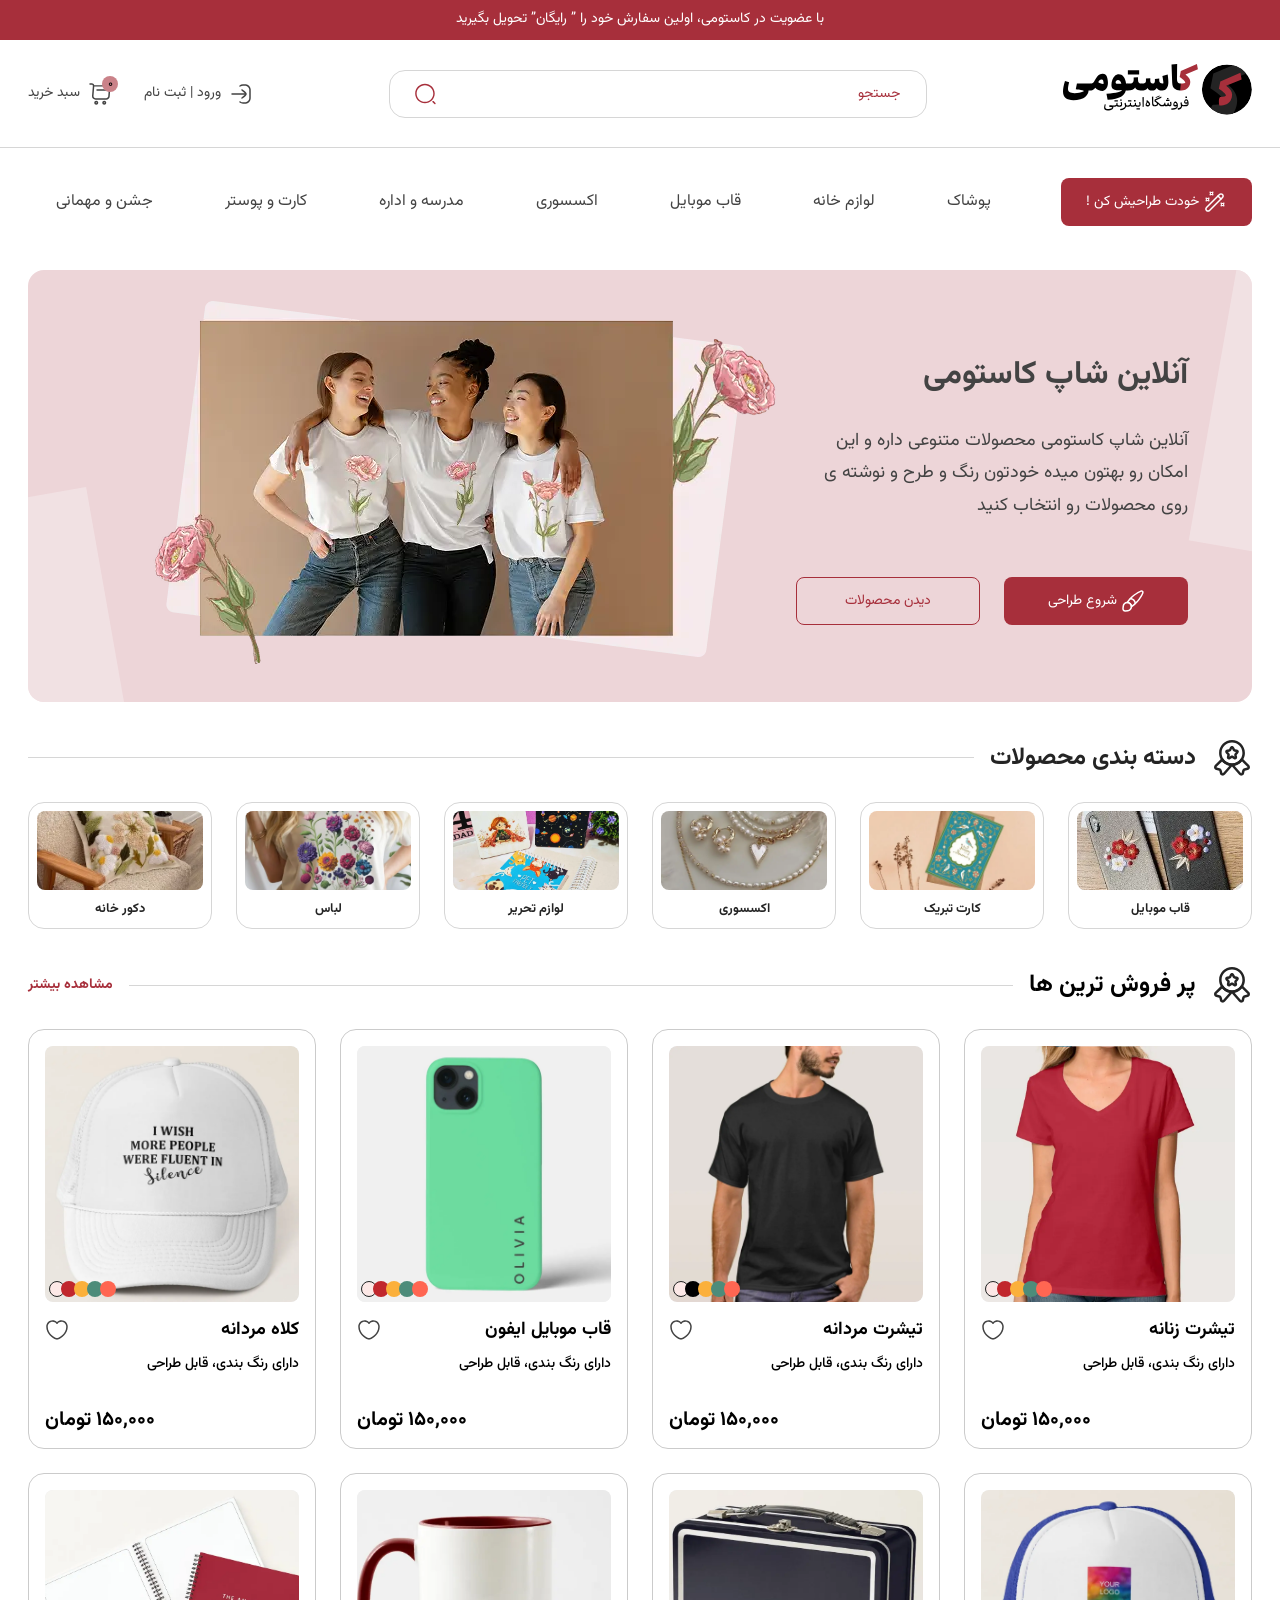
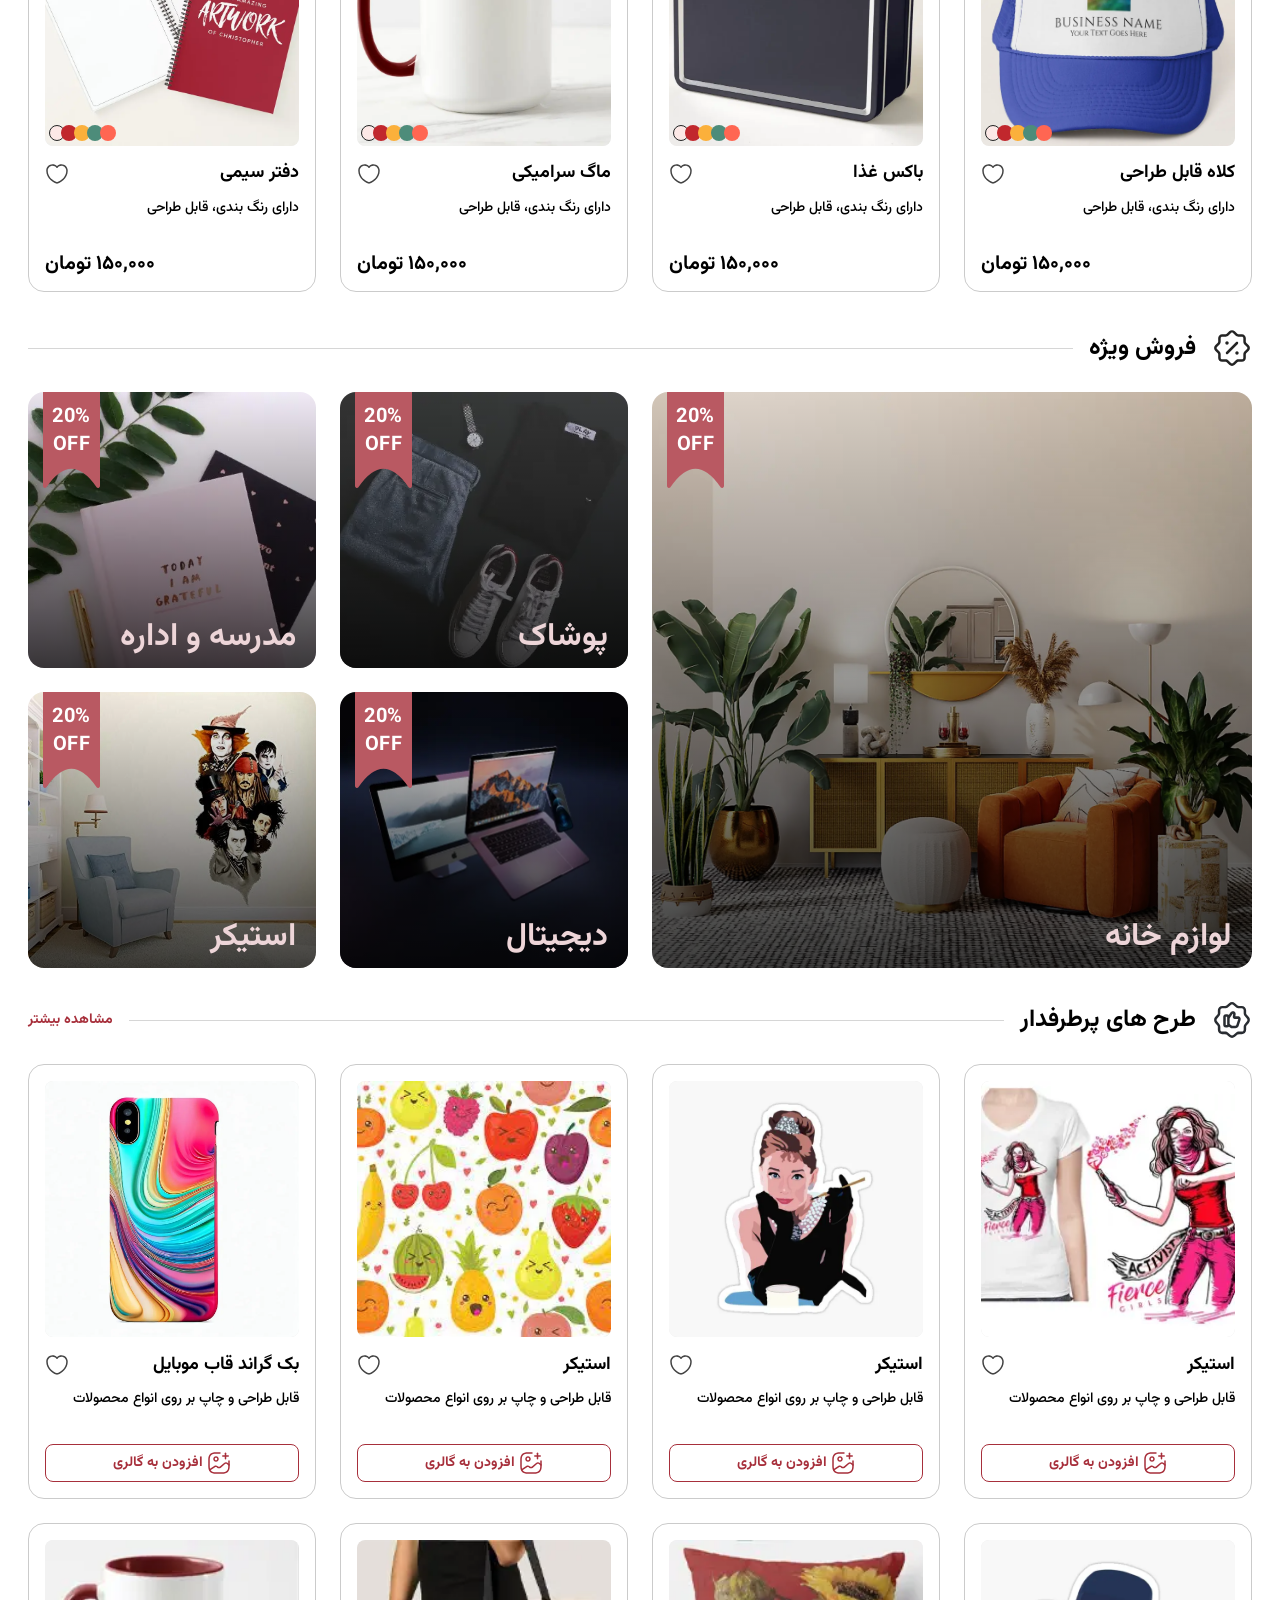
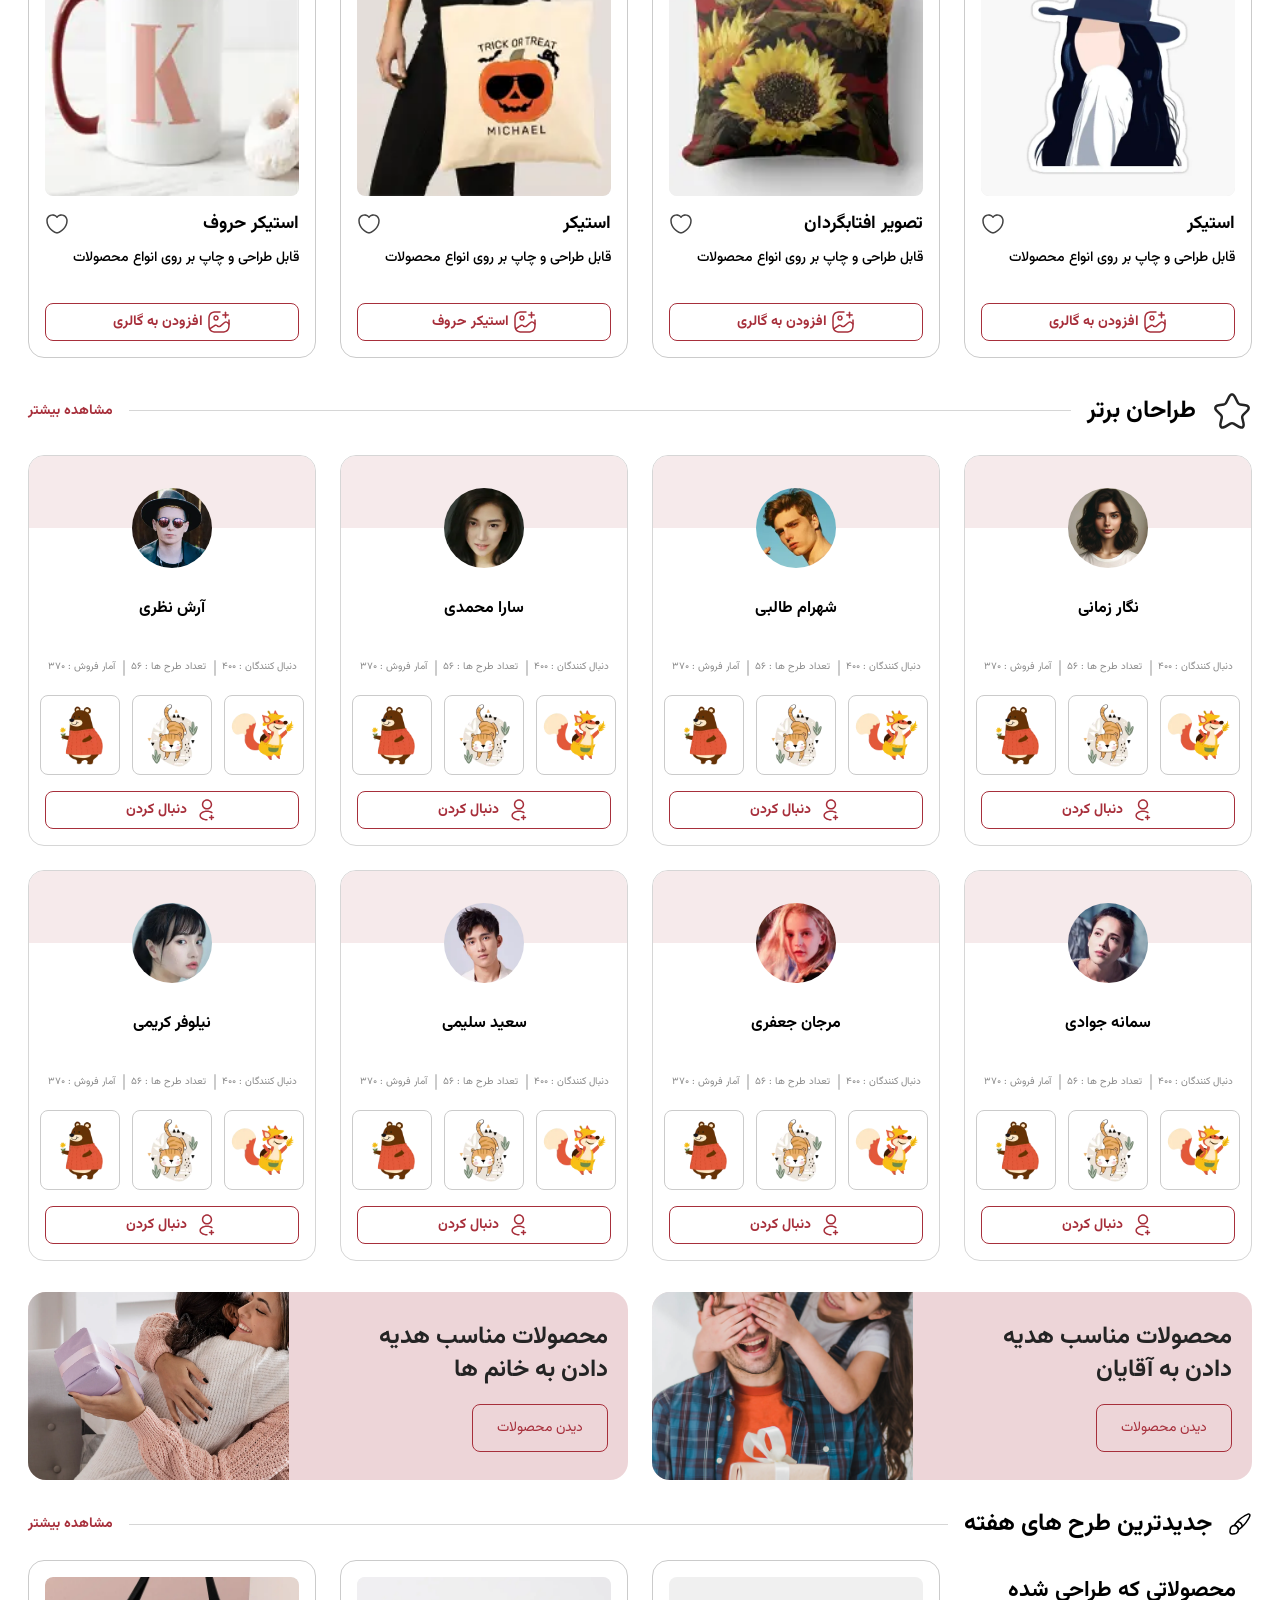
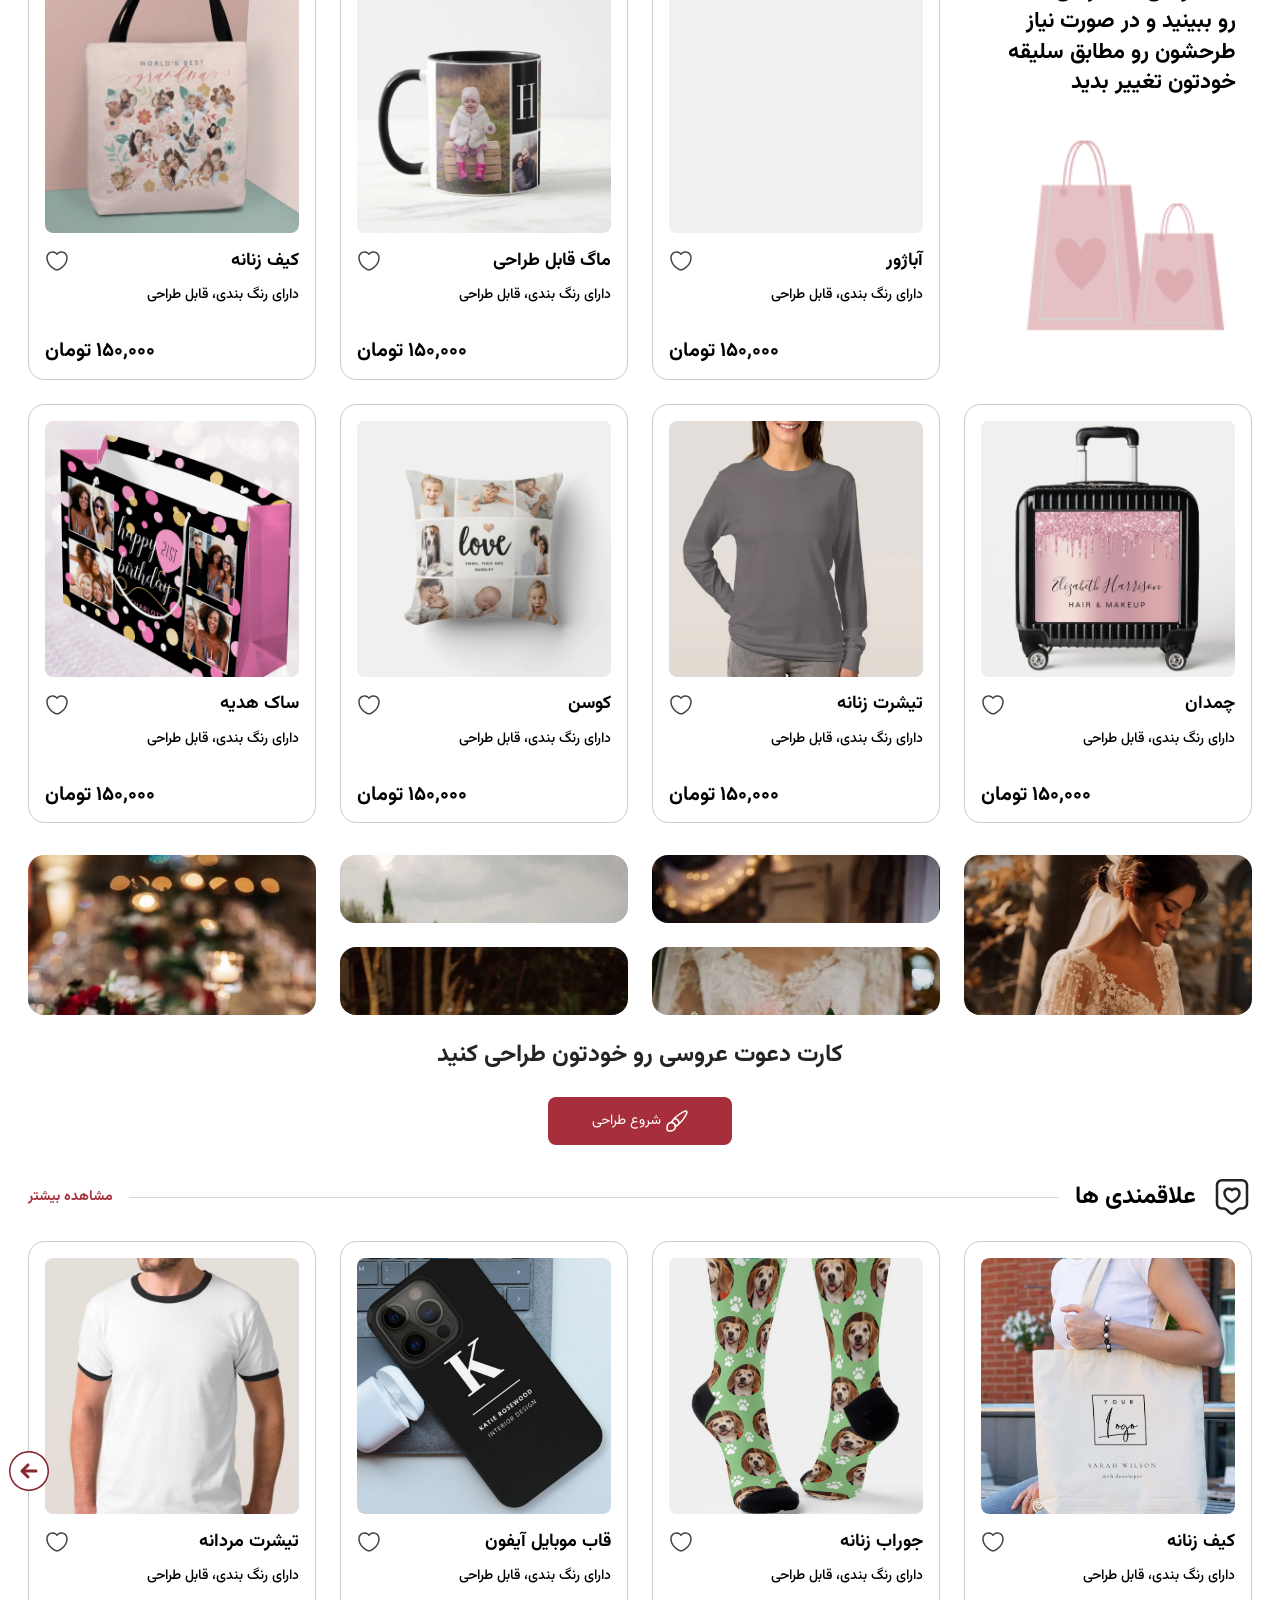
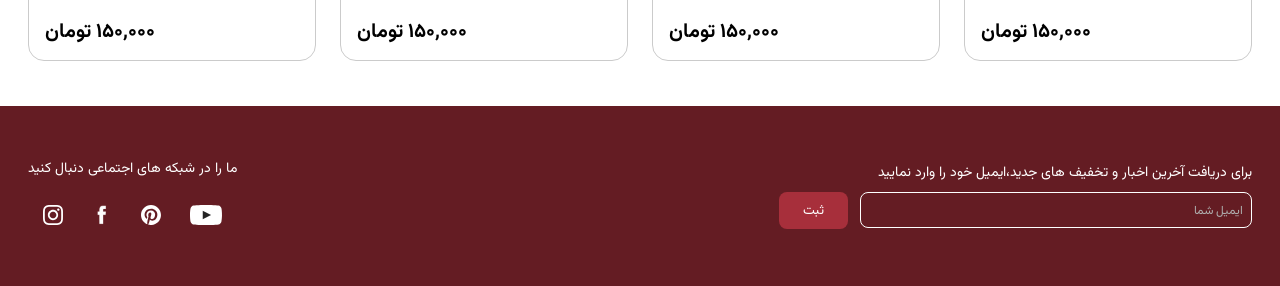
==== commit 30a9ce6d: "feat(newsletter): build desktop version , ready for responsive" ====
--- a/index.html
+++ b/index.html
@@ -2524,7 +2524,7 @@
                 />
               </div>
               <div class="product-head">
-                <h3 class="product-title">کیف زنانه </h3>
+                <h3 class="product-title">کیف زنانه</h3>
                 <button
                   type="button"
                   class="icon-btn product-fav"
@@ -2697,10 +2697,86 @@
             </svg>
           </div>
         </section>
-
-
-        
       </main>
     </div>
+
+    <footer class="footer">
+      <div class="newsletter">
+        <div class="container">
+          <div class="newsletter__wrapper">
+            <form action="#" class="newsletter__form">
+              <p class="newsletter__form-text">
+                برای دریافت آخرین اخبار و تخفیف های جدید،ایمیل خود را وارد
+                نمایید
+              </p>
+              <div class="newsletter__form-wrapper">
+                <input
+                  type="email"
+                  class="newsletter__input"
+                  placeholder="ایمیل شما"
+                />
+                <button type="submit" class="newsletter__btn">ثبت</button>
+              </div>
+            </form>
+
+            <div class="newsletter__socials">
+              <p class="newsletter__socials-text">
+                ما را در شبکه های اجتماعی دنبال کنید
+              </p>
+              <div class="newsletter__socials-wrapper">
+                <a
+                  href="#"
+                  target="_blank"
+                  class="newsletter__link"
+                  aria-label="Youtube"
+                >
+                  <img
+                    src="./assets/svg/g10.svg"
+                    alt="youtube"
+                    class="newsletter__icons"
+                  />
+                </a>
+                <a
+                  href="#"
+                  target="_blank"
+                  class="newsletter__link"
+                  aria-label="Pinterest"
+                >
+                  <img
+                    src="./assets/svg/Pinterest svg.svg"
+                    alt="pinterest"
+                    class="newsletter__icons"
+                  />
+                </a>
+                <a
+                  href="#"
+                  target="_blank"
+                  class="newsletter__link"
+                  aria-label="Facebook"
+                >
+                  <img
+                    src="./assets/svg/174-1744532_facebook-icon-link-facebook-white-icon-hd-png-fotor-bg-remover-2023041811029 1.svg"
+                    alt="facebook"
+                    class="newsletter__icons"
+                  />
+                </a>
+                <a
+                  href="#"
+                  target="_blank"
+                  class="newsletter__link"
+                  aria-label="Instagram"
+                >
+                  <img
+                    src="./assets/svg/Instagram svg.svg"
+                    alt="instagram"
+                    class="newsletter__icons"
+                  />
+                </a>
+              </div>
+            </div>
+          </div>
+        </div>
+      </div>
+    </footer>
   </body>
 </html>
--- a/css/main.css
+++ b/css/main.css
@@ -705,3 +705,70 @@
   top: 50%;
   cursor: pointer;
 }
+
+/* footer */
+
+.footer {
+  margin-top: 4.5rem;
+}
+.newsletter {
+  background-color: var(--color-Primary-Shade-6);
+  padding-block: 5.26rem;
+}
+.newsletter__wrapper {
+  display: flex;
+  justify-content: space-between;
+  align-items: center;
+}
+.newsletter__form {
+  display: flex;
+  flex-direction: column;
+  gap: 0.8rem;
+}
+.newsletter__form-text {
+  font-size: var(--fs-body-4);
+  color: #fff;
+}
+.newsletter__form-wrapper {
+  display: flex;
+  gap: 1.2rem;
+}
+.newsletter__input {
+  border-radius: 0.8rem;
+  outline: none;
+  border: #fff 0.1rem solid;
+  background-color: transparent;
+  height: 3.6rem;
+  padding: 0.6rem 0.8rem;
+  width: 39.2rem;
+}
+.newsletter__input::placeholder {
+  color: var(--color-Neutral-Gray-6);
+  font-size: var(--fs-body-5);
+}
+.newsletter__btn {
+  padding: 0.8rem 2.4rem;
+  border-radius: 0.8rem;
+  background-color: var(--color-Primary);
+  border: none;
+  color: #fff;
+  cursor: pointer;
+}
+.newsletter__socials {
+  display: flex;
+  flex-direction: column;
+  gap: 2.4rem;
+}
+.newsletter__socials-text {
+  font-size: var(--fs-body-4);
+  color: #fff;
+}
+.newsletter__socials-wrapper {
+  display: flex;
+  align-items: center;
+  justify-content: space-around;
+}
+.newsletter__icons {
+  max-width: 3.2rem;
+  max-height: 2rem;
+}
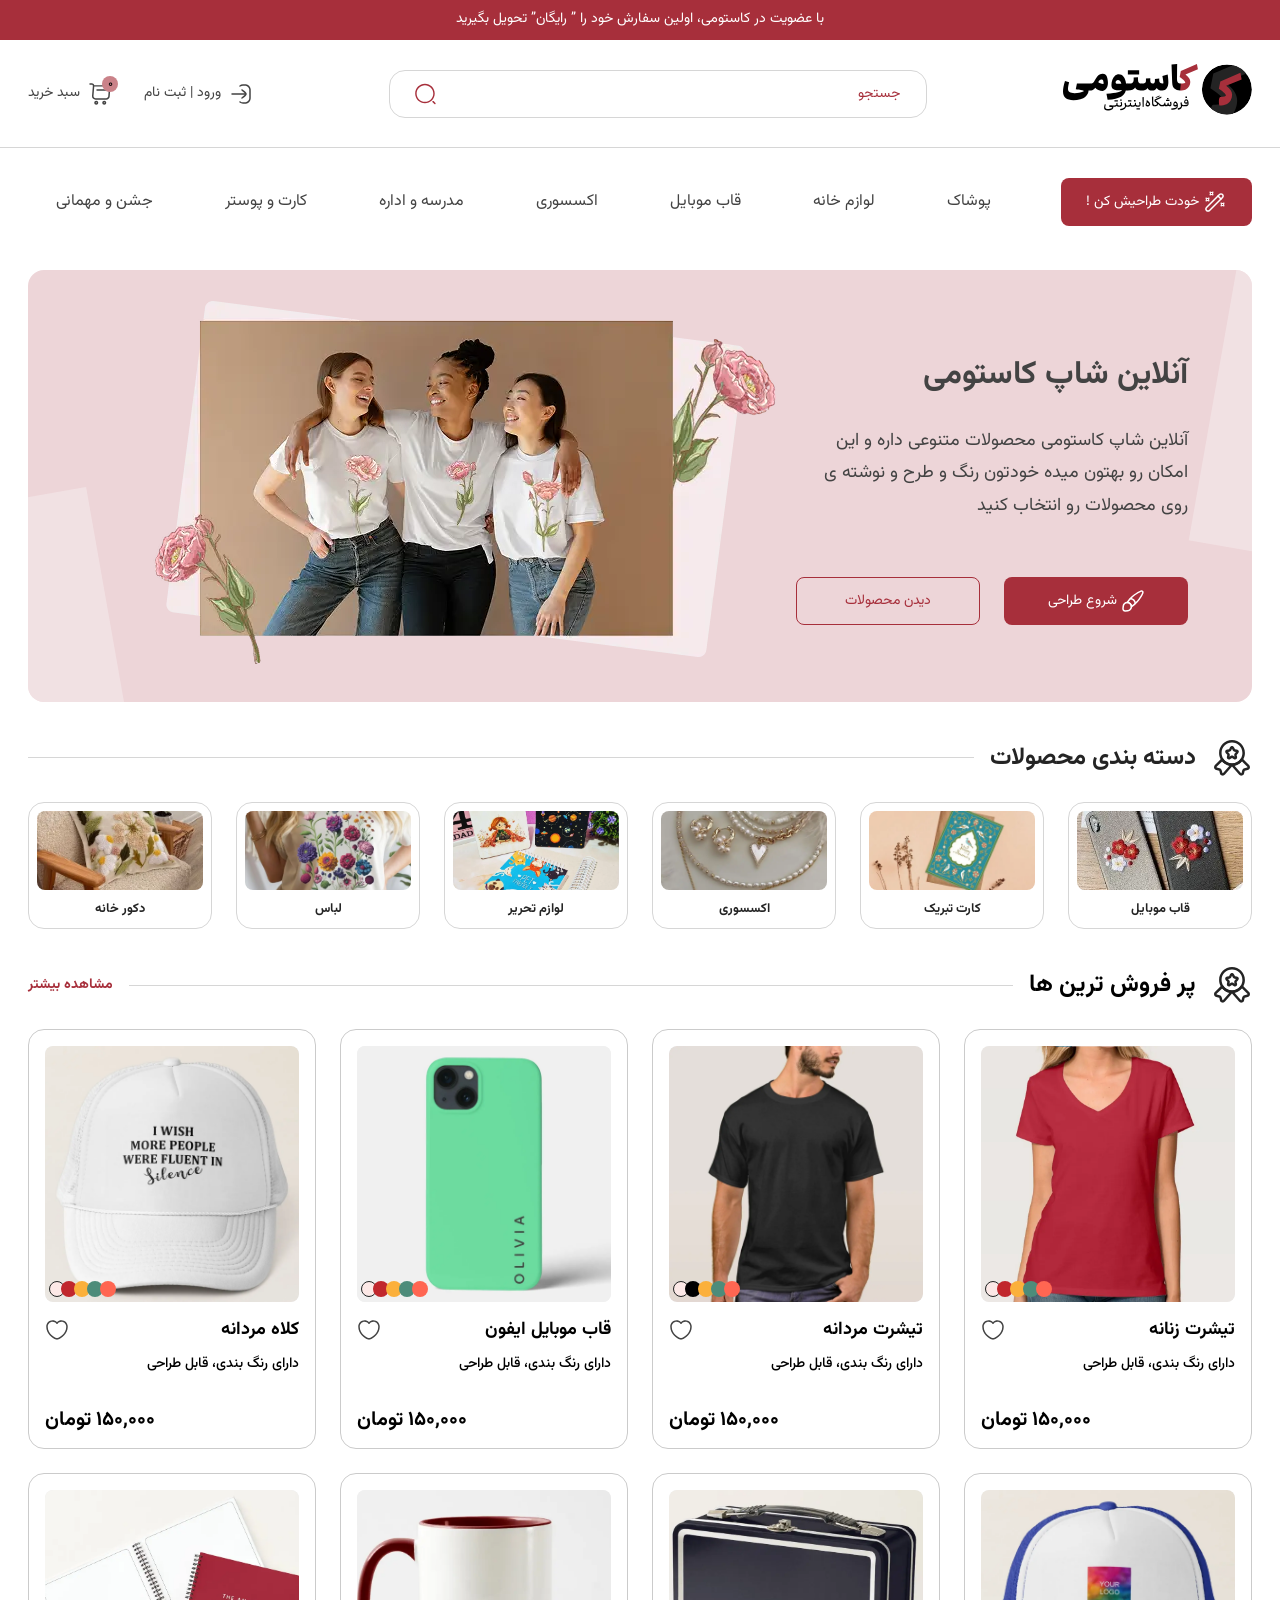
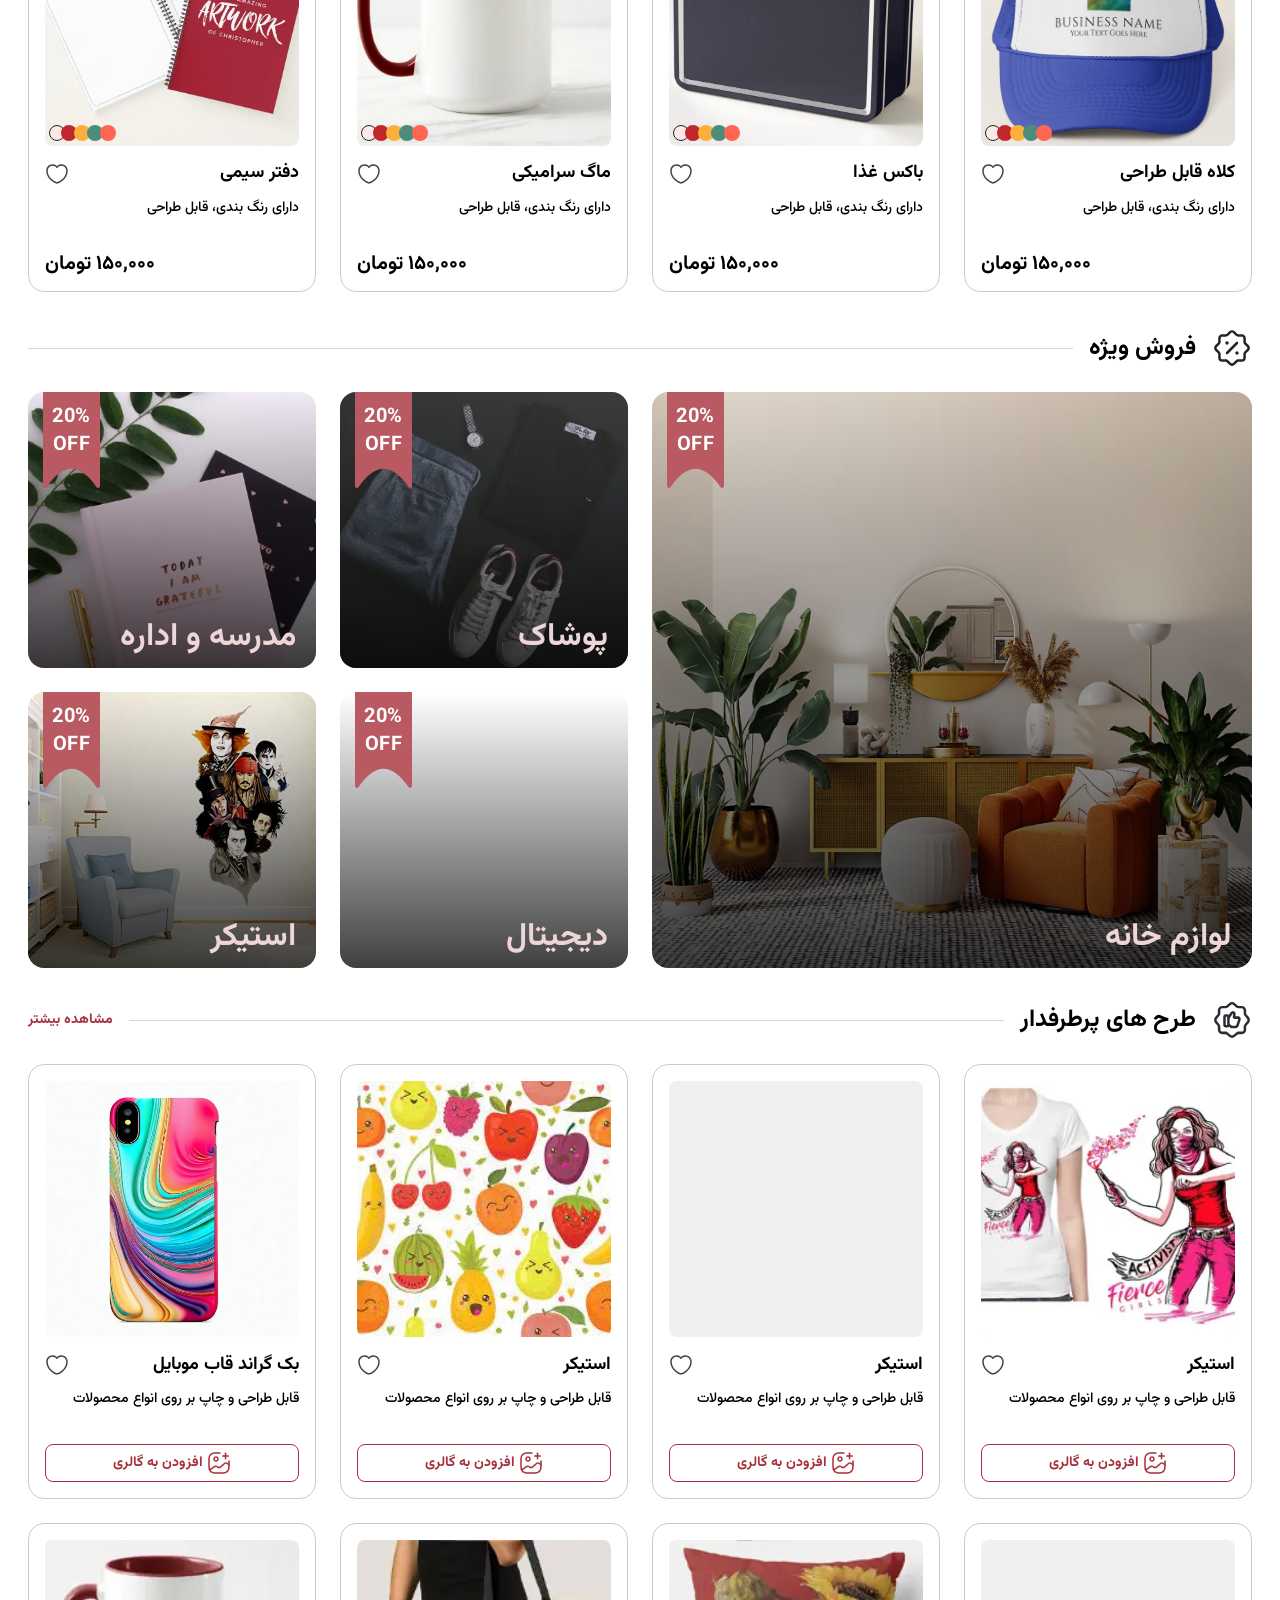
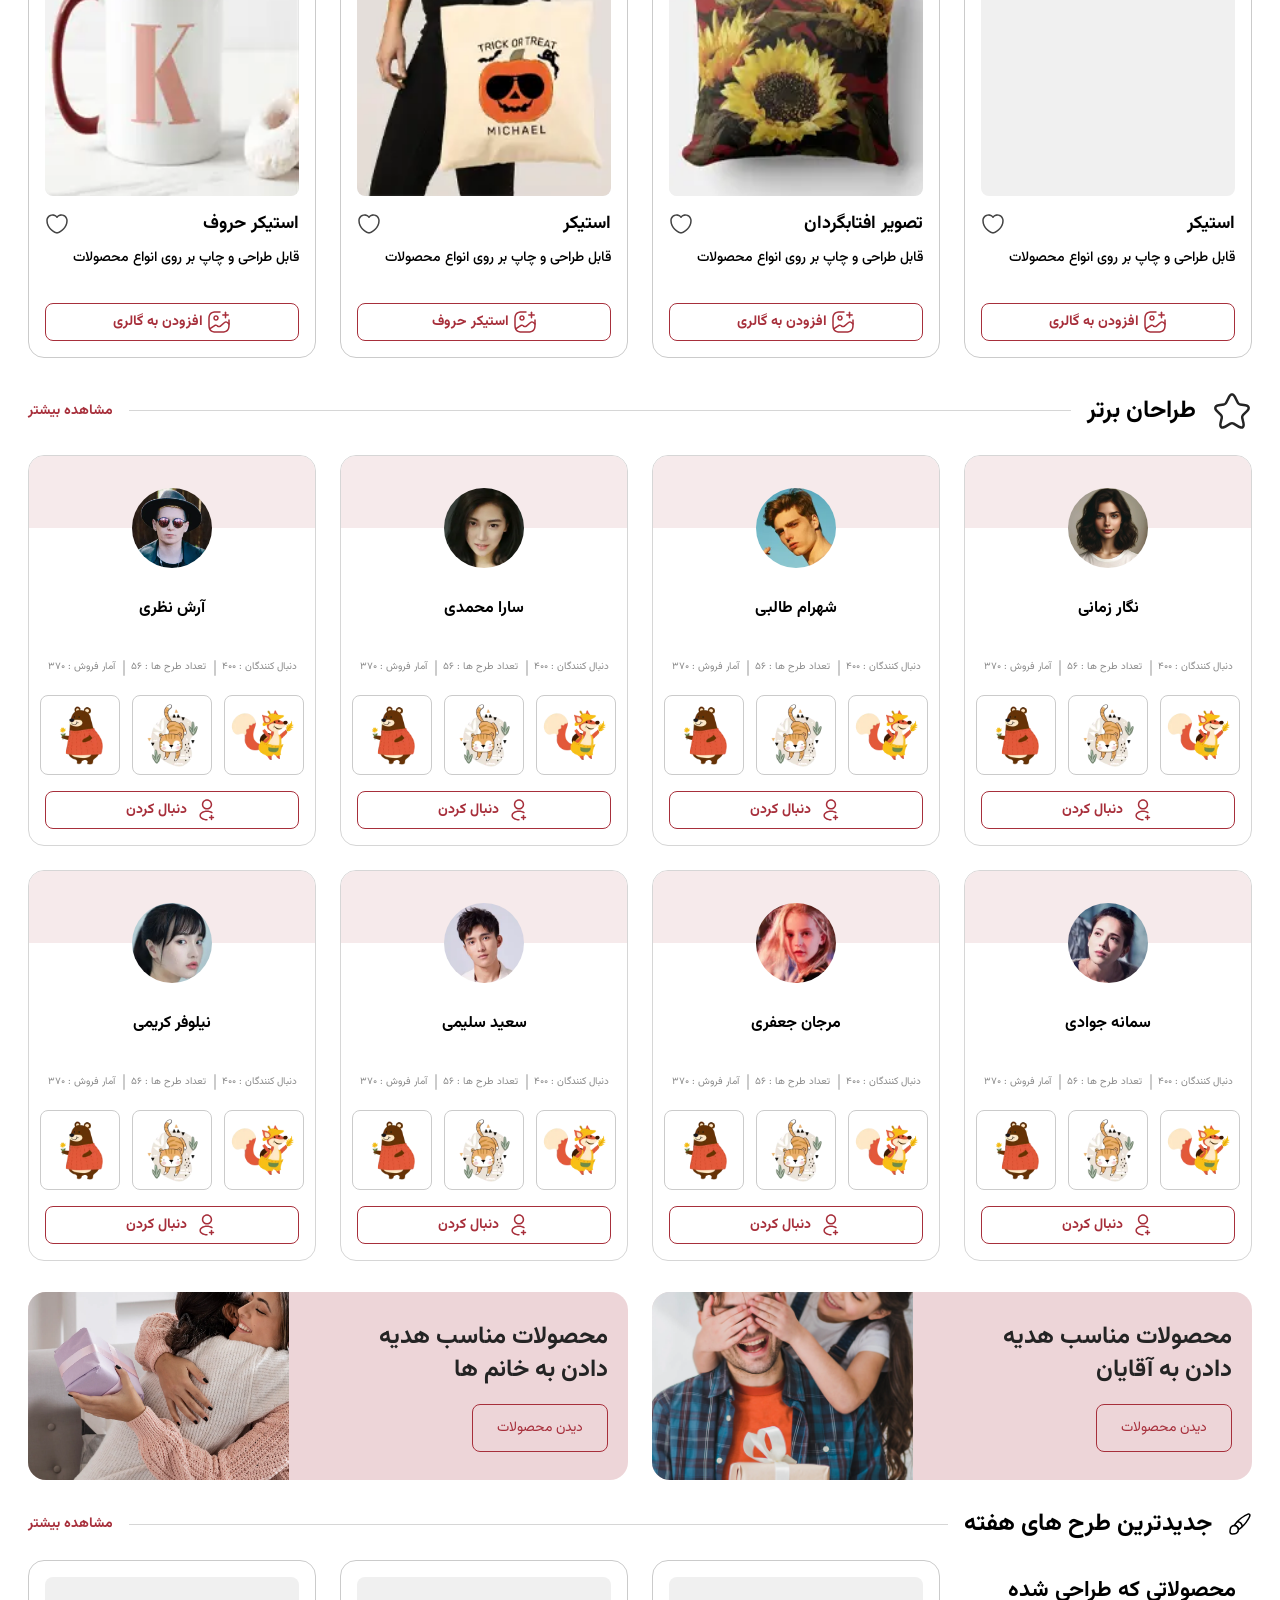
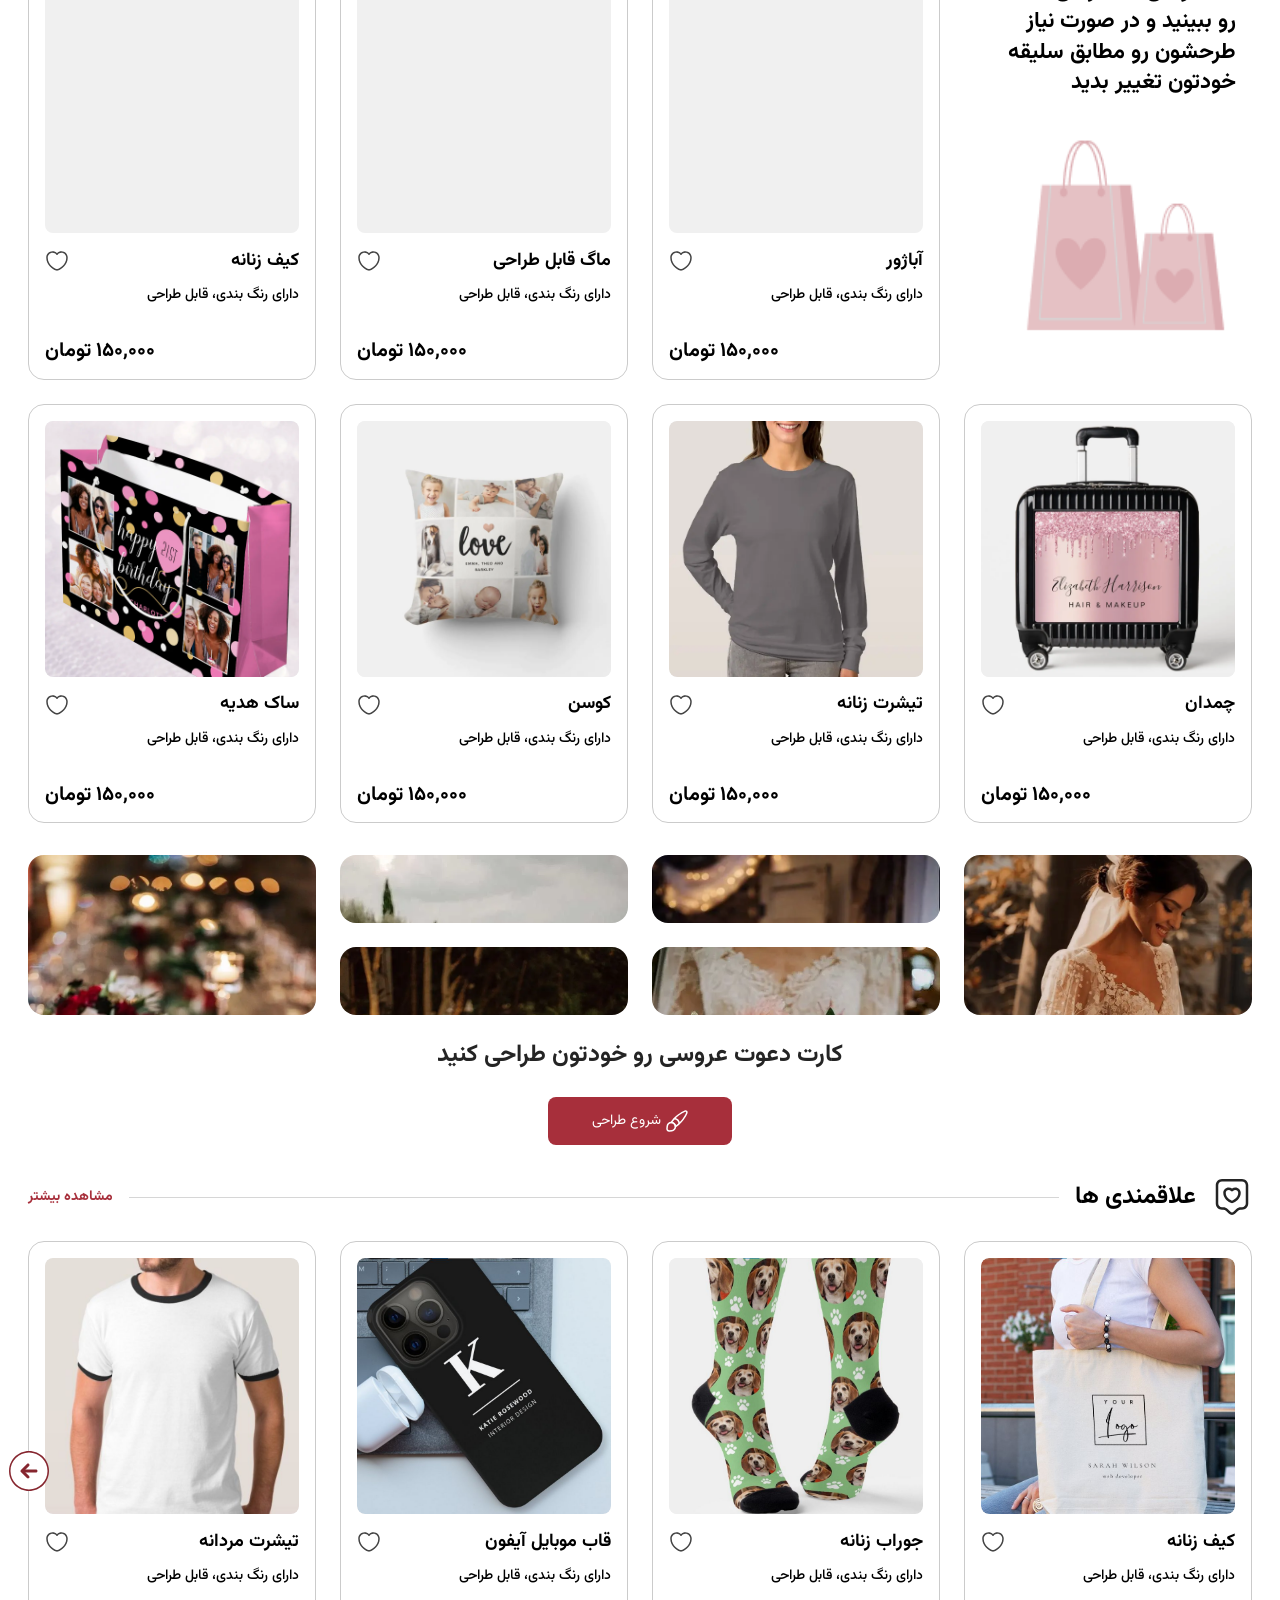
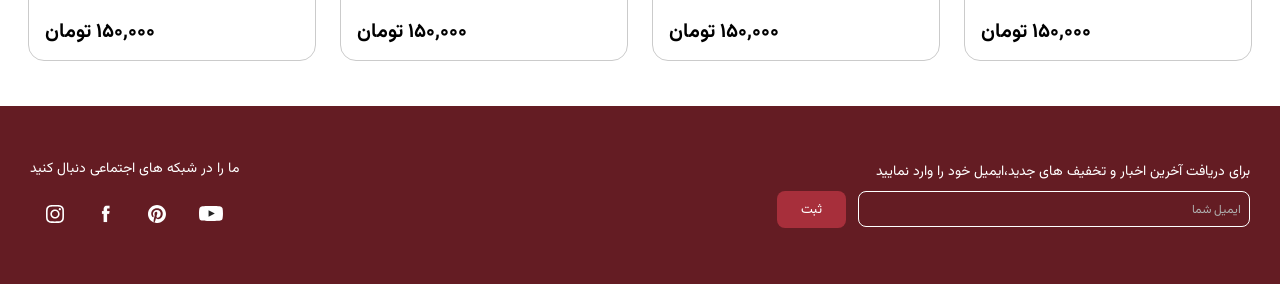
==== commit dbc94df7: "feat(newsletter): add responsive layouts for mobile and tablet" ====
--- a/index.html
+++ b/index.html
@@ -2719,9 +2719,17 @@
               </div>
             </form>
 
+            <p class="newsletter__support">
+              تماس با پشتیبانی:
+              <span class="newsletter__phone">۰۲۱-۳۴۵۶۰۰۰</span>
+            </p>
+
             <div class="newsletter__socials">
               <p class="newsletter__socials-text">
                 ما را در شبکه های اجتماعی دنبال کنید
+              </p>
+              <p class="newsletter__socials-text-mobile">
+                پاسخگویی ۲۴ ساعته ، ۷ روز هفته
               </p>
               <div class="newsletter__socials-wrapper">
                 <a
@@ -2774,6 +2782,10 @@
                 </a>
               </div>
             </div>
+
+            <p class="newsletter__copyright-mobile">
+              تمام حقوق این وبسایت متعلق به فروشگاه آنلاین کاستومی می باشد
+            </p>
           </div>
         </div>
       </div>
--- a/css/main.css
+++ b/css/main.css
@@ -714,6 +714,7 @@
 .newsletter {
   background-color: var(--color-Primary-Shade-6);
   padding-block: 5.26rem;
+  padding-inline: 2rem;
 }
 .newsletter__wrapper {
   display: flex;
@@ -772,3 +773,21 @@
   max-width: 3.2rem;
   max-height: 2rem;
 }
+
+.newsletter__support,
+.newsletter__socials-text-mobile,
+.newsletter__copyright-mobile {
+  display: none;
+}
+
+.newsletter__icons {
+  max-width: 2.4rem;
+  max-height: 1.8rem;
+}
+.newsletter__phone {
+  direction: ltr;
+  unicode-bidi: embed;
+  margin-right: 0.5rem;
+}
+
+
--- a/css/responsive.css
+++ b/css/responsive.css
@@ -229,6 +229,10 @@
   .latest .products .product:nth-child(6) {
     display: block;
   }
+  .newsletter__wrapper {
+    flex-direction: column;
+    gap: 2.6rem;
+  }
 }
 
 /* Mobiles */
@@ -344,6 +348,24 @@
   }
   .cards__btn {
     max-width: 100%;
+  }
+  .newsletter {
+    padding-block: 1.5rem;
+  }
+  .newsletter__form,
+  .newsletter__socials-text {
+    display: none;
+  }
+
+  .newsletter__support,
+  .newsletter__socials-text-mobile,
+  .newsletter__copyright-mobile {
+    display: block;
+    color: #fff;
+    font-size: 1.2rem;
+  }
+  .newsletter__copyright-mobile {
+    font-size: 1rem;
   }
 }
 
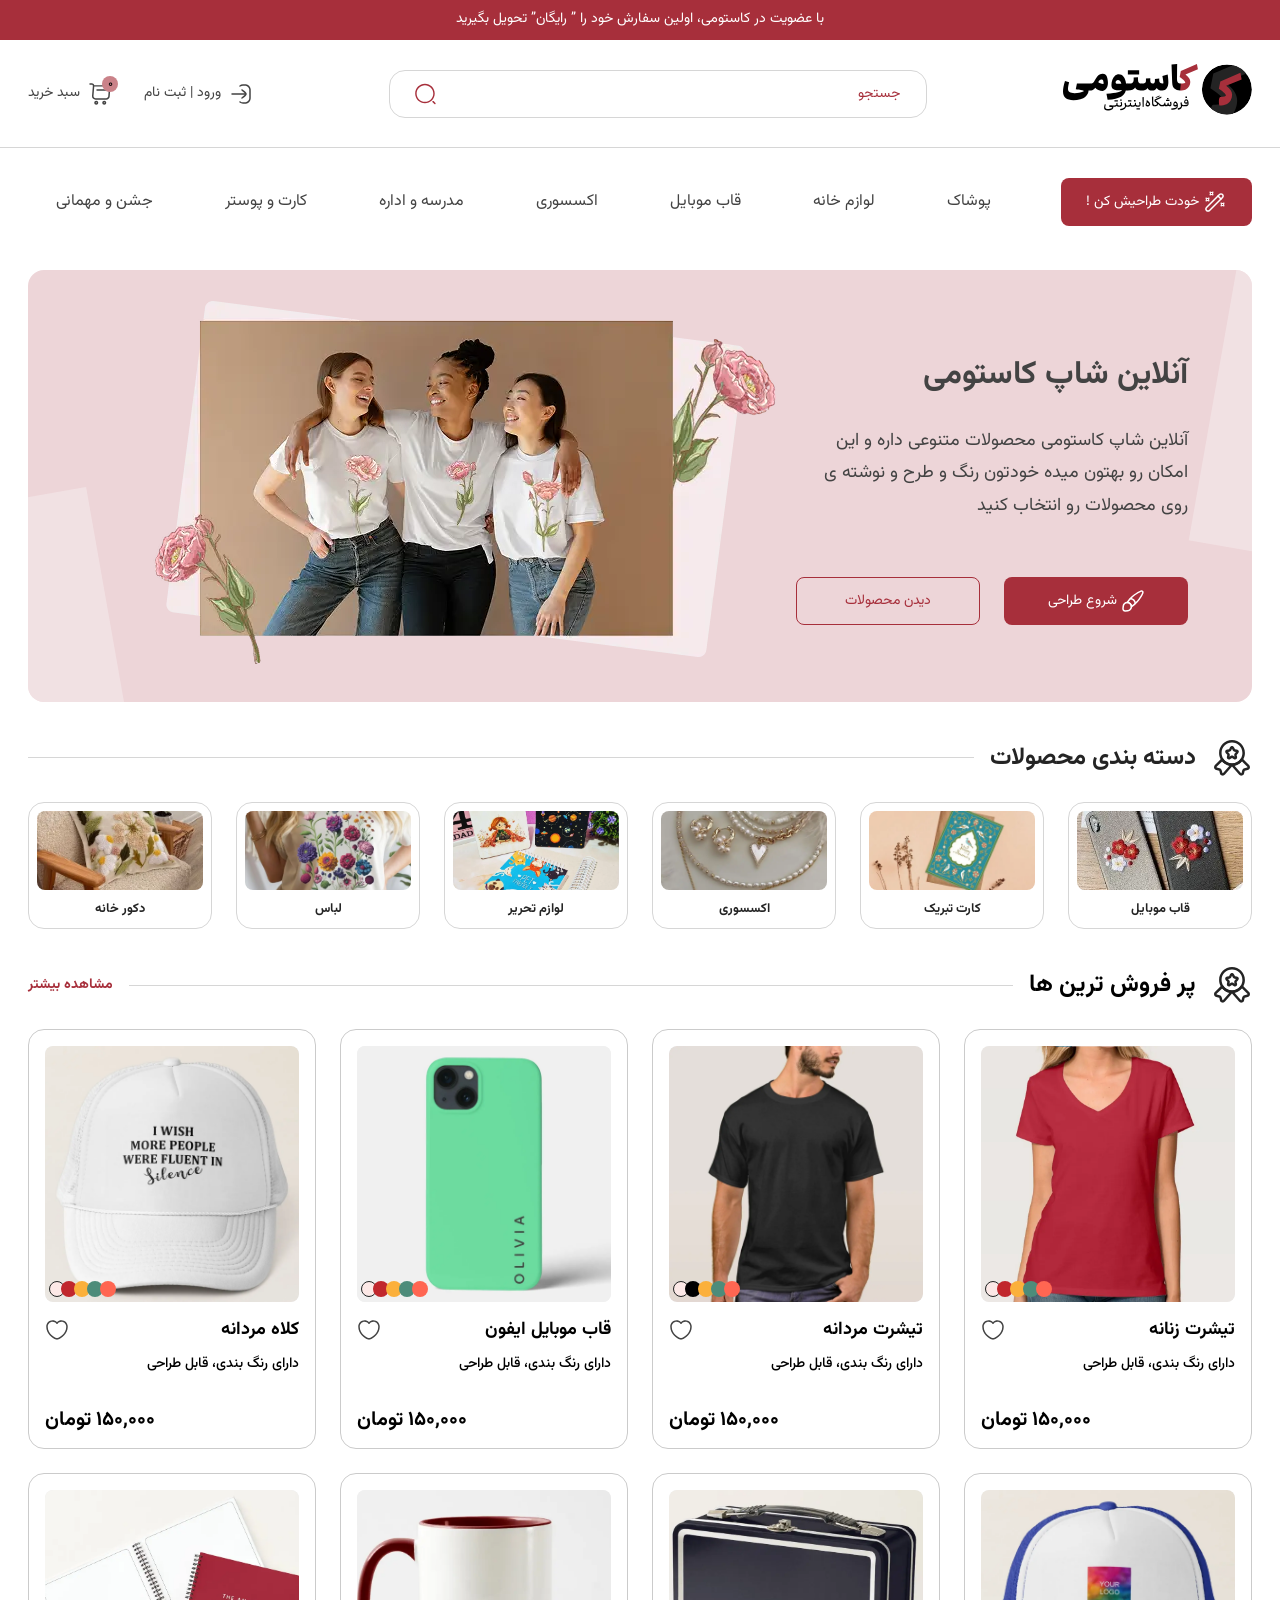
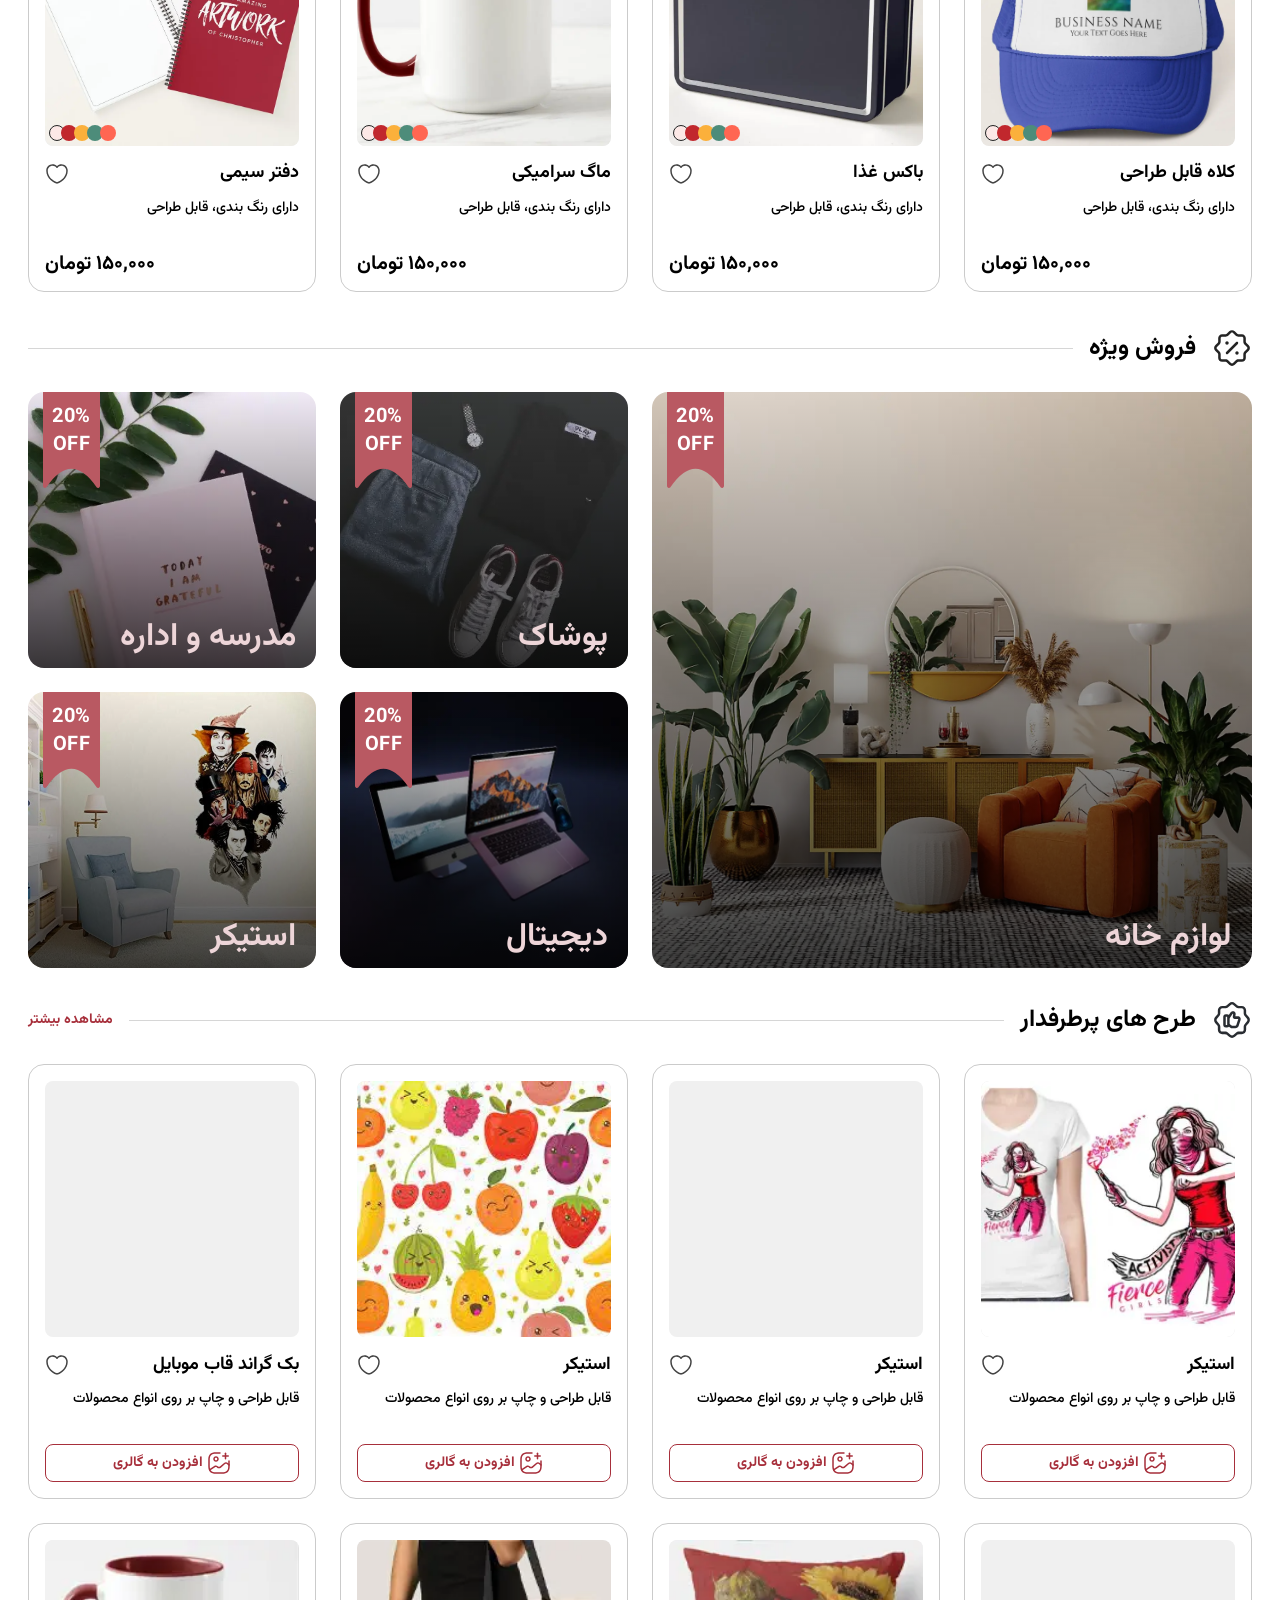
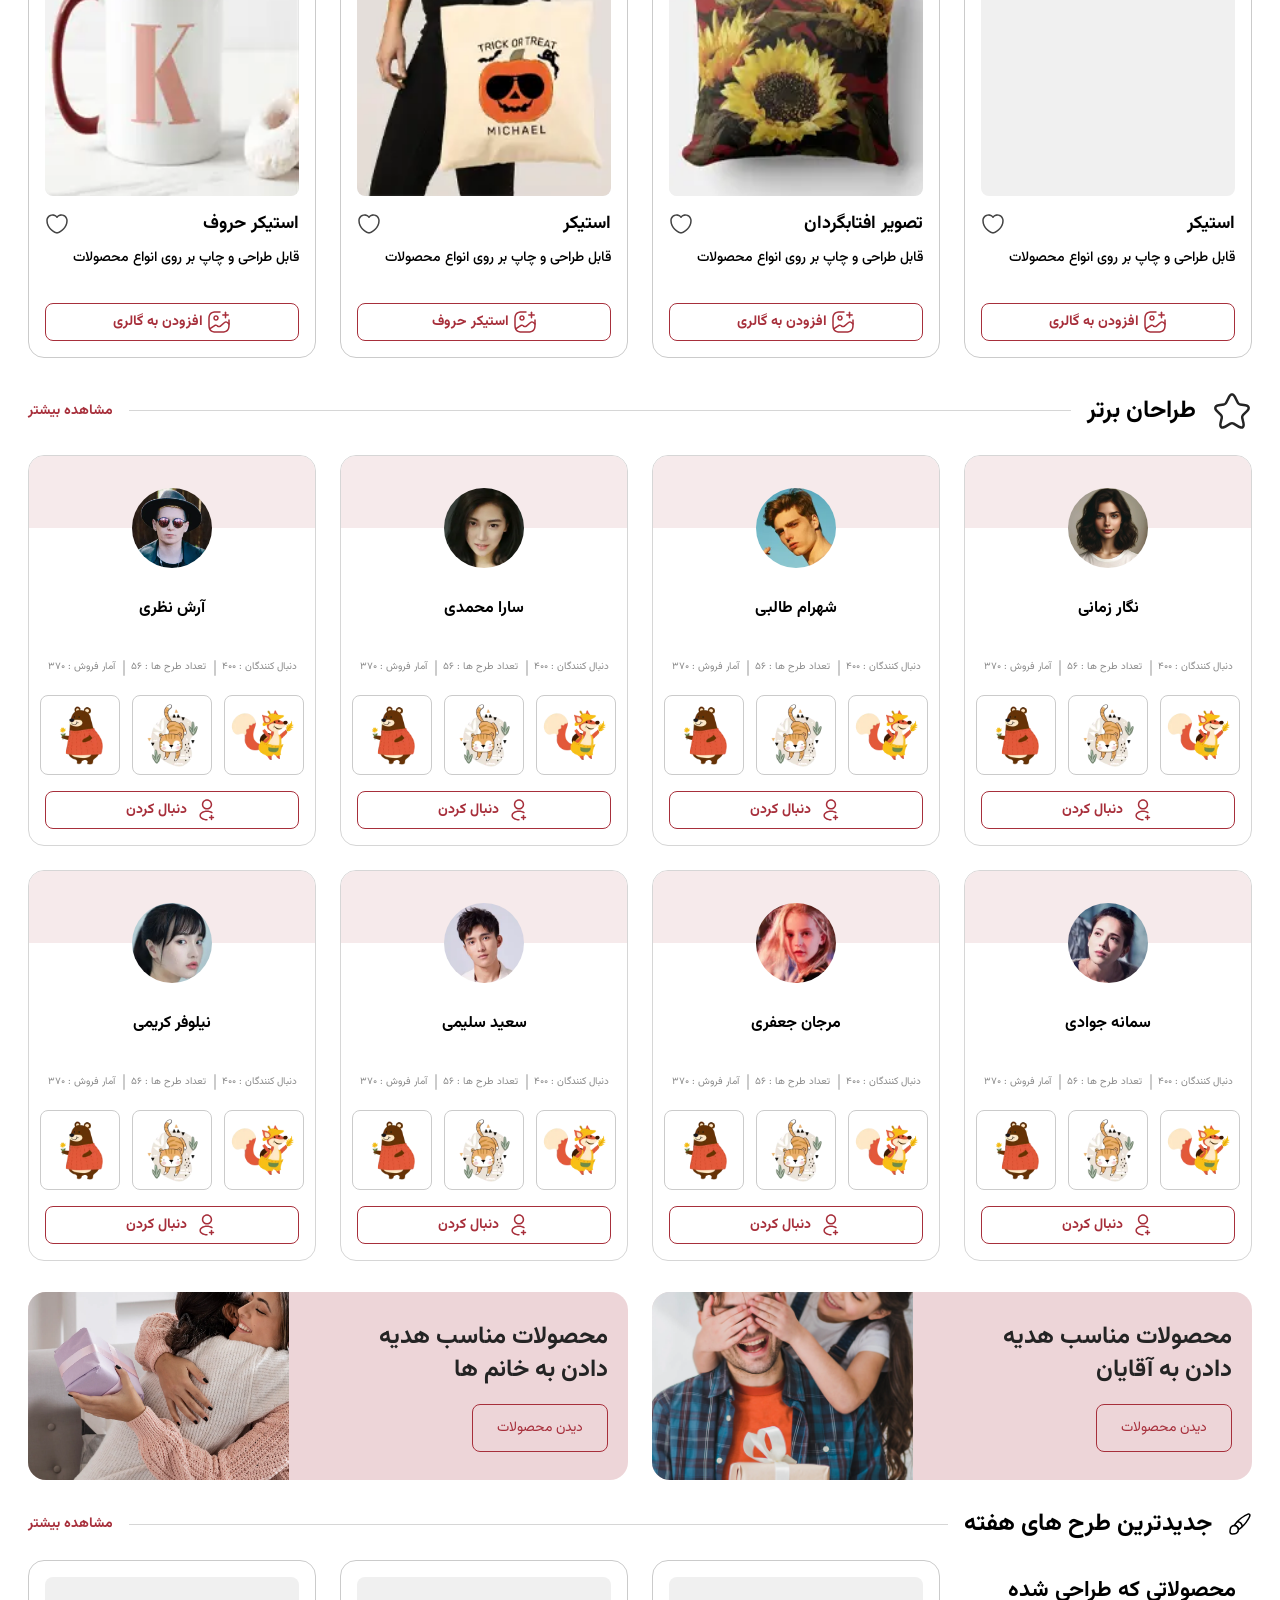
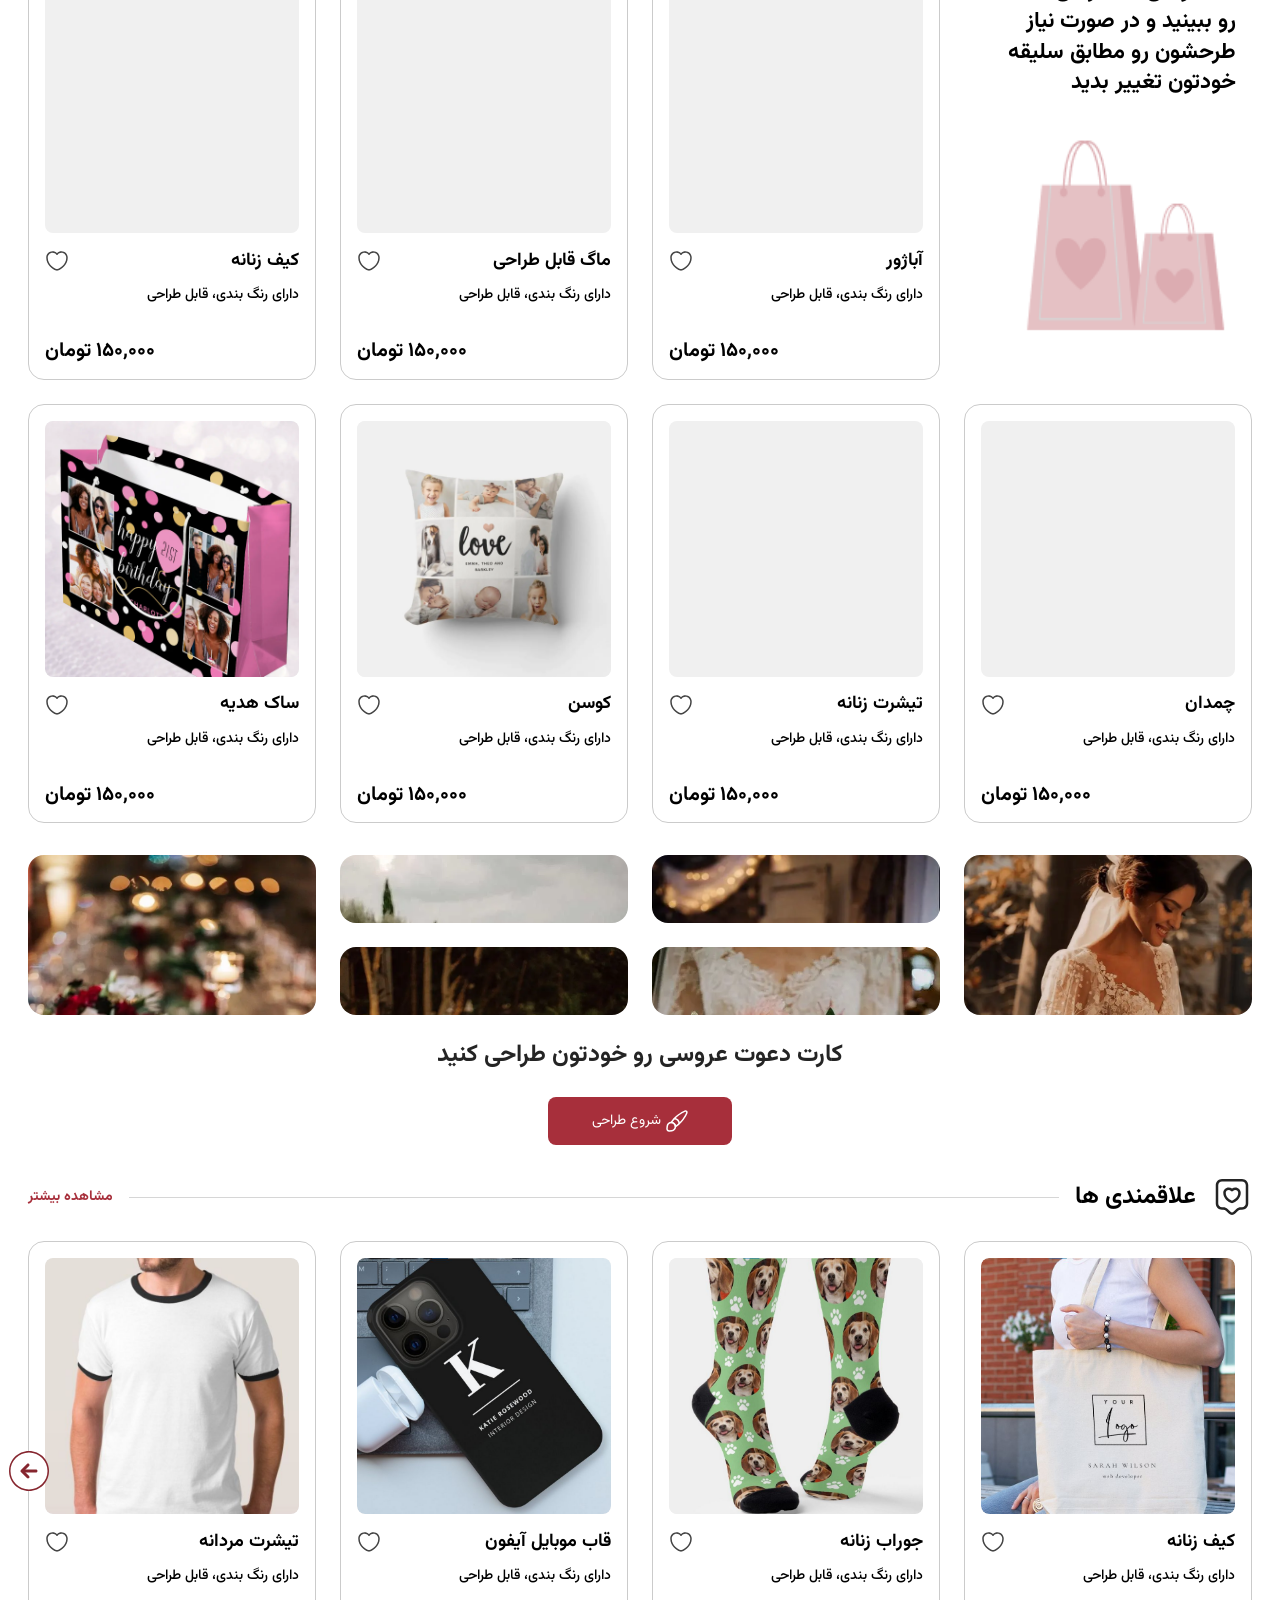
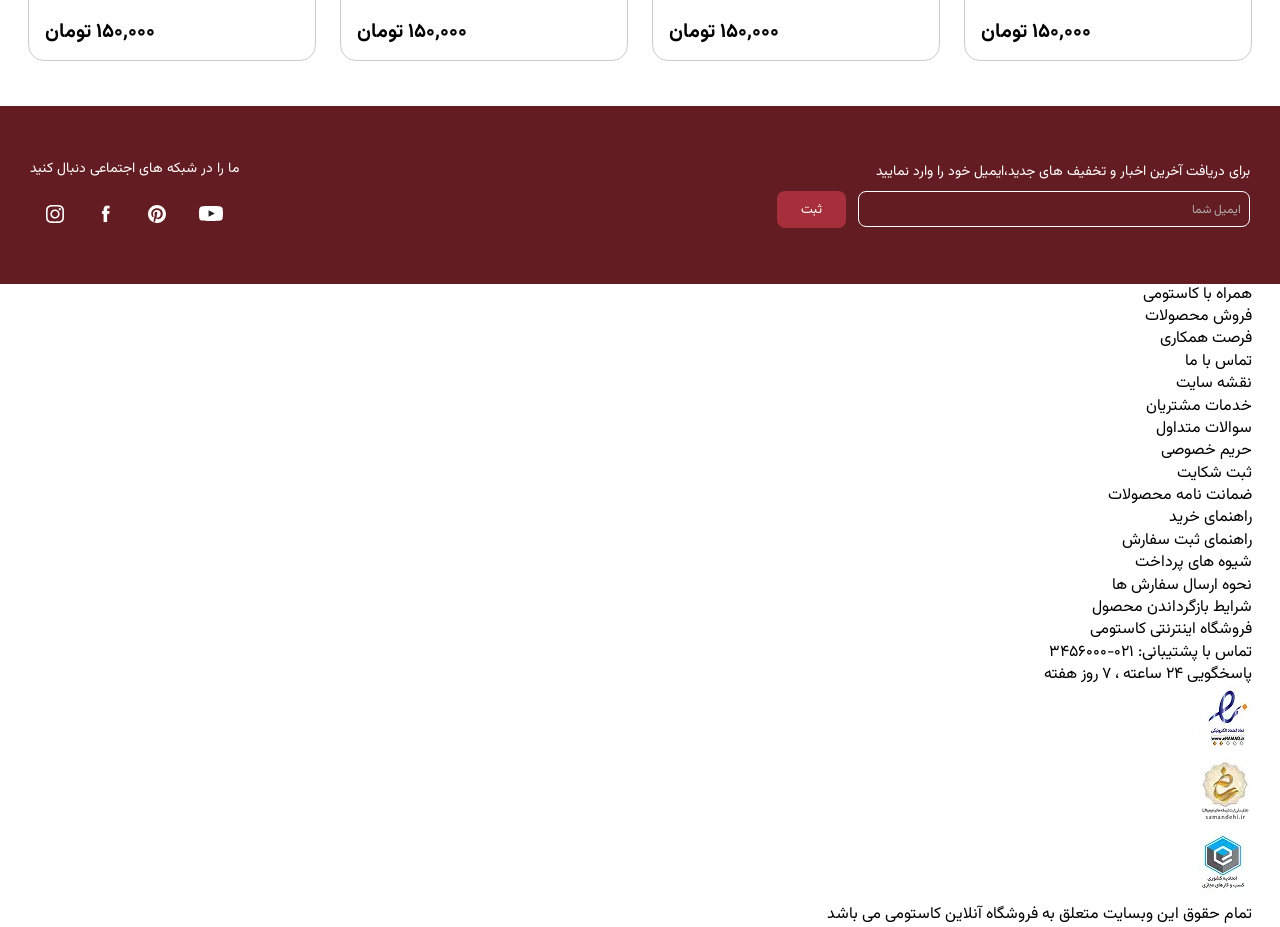
==== commit 3ddd5276: "feat(main-footer): add HTML layout" ====
--- a/index.html
+++ b/index.html
@@ -2789,6 +2789,97 @@
           </div>
         </div>
       </div>
+
+      <div class="main-footer">
+        <div class="container">
+          <div class="mian-footer__wrapper">
+            <div class="main-footer__right">
+              <div class="main-footer__list-wrapper">
+                <h4 class="main-footer__list-title">همراه با کاستومی</h4>
+                <ul class="main-footer-list">
+                  <li class="main-footer-list__item">
+                    <a href="#" class="main-footer__link">فروش محصولات</a>
+                  </li>
+                  <li class="main-footer-list__item">
+                    <a href="#" class="main-footer__link">فرصت همکاری</a>
+                  </li>
+                  <li class="main-footer-list__item">
+                    <a href="#" class="main-footer__link">تماس با ما</a>
+                  </li>
+                  <li class="main-footer-list__item">
+                    <a href="#" class="main-footer__link">نقشه سایت</a>
+                  </li>
+                </ul>
+
+                <h4 class="main-footer__list-title">خدمات مشتریان</h4>
+                <ul class="main-footer-list">
+                  <li class="main-footer-list__item">
+                    <a href="#" class="main-footer__link">سوالات متداول</a>
+                  </li>
+                  <li class="main-footer-list__item">
+                    <a href="#" class="main-footer__link">حریم خصوصی</a>
+                  </li>
+                  <li class="main-footer-list__item">
+                    <a href="#" class="main-footer__link">ثبت شکایت</a>
+                  </li>
+                  <li class="main-footer-list__item">
+                    <a href="#" class="main-footer__link">ضمانت نامه محصولات</a>
+                  </li>
+                </ul>
+
+                <h4 class="main-footer__list-title">راهنمای خرید</h4>
+                <ul class="main-footer-list">
+                  <li class="main-footer-list__item">
+                    <a href="#" class="main-footer__link">راهنمای ثبت سفارش</a>
+                  </li>
+                  <li class="main-footer-list__item">
+                    <a href="#" class="main-footer__link">شیوه های پرداخت</a>
+                  </li>
+                  <li class="main-footer-list__item">
+                    <a href="#" class="main-footer__link"
+                      >نحوه ارسال سفارش ها</a
+                    >
+                  </li>
+                  <li class="main-footer-list__item">
+                    <a href="#" class="main-footer__link"
+                      >شرایط بازگرداندن محصول</a
+                    >
+                  </li>
+                </ul>
+              </div>
+            </div>
+            <div class="main-footer__left">
+              <h3 class="main-footer__left-title">فروشگاه اینترنتی کاستومی</h3>
+              <div class="main-footer__left-info-wrapper">
+                <p class="main-footer__support">
+                  تماس با پشتیبانی:
+                  <span class="main-footer__phone">۰۲۱-۳۴۵۶۰۰۰</span>
+                </p>
+                <p class="main-footer__support">
+                  پاسخگویی ۲۴ ساعته ، ۷ روز هفته
+                </p>
+              </div>
+
+              <div class="main-footer__imgs-wrapper">
+                <div class="main-footer__img-frame">
+                  <img src="assets/img/01.webp" alt="اینماد" class="main-footer__img">
+                </div>
+
+                 <div class="main-footer__img-frame">
+                  <img src="assets/img/02.webp" alt="نشان ملی ثبت" class="main-footer__img">
+                </div>
+
+                 <div class="main-footer__img-frame">
+                  <img src="assets/img/03 1.webp" alt="اتحادیه کشوری کسب و کار های مجازی" class="main-footer__img">
+                </div>
+              </div>
+            </div>
+          </div>
+          <p class="main-footer__copyright">
+            تمام حقوق این وبسایت متعلق به فروشگاه آنلاین کاستومی می باشد
+          </p>
+        </div>
+      </div>
     </footer>
   </body>
 </html>
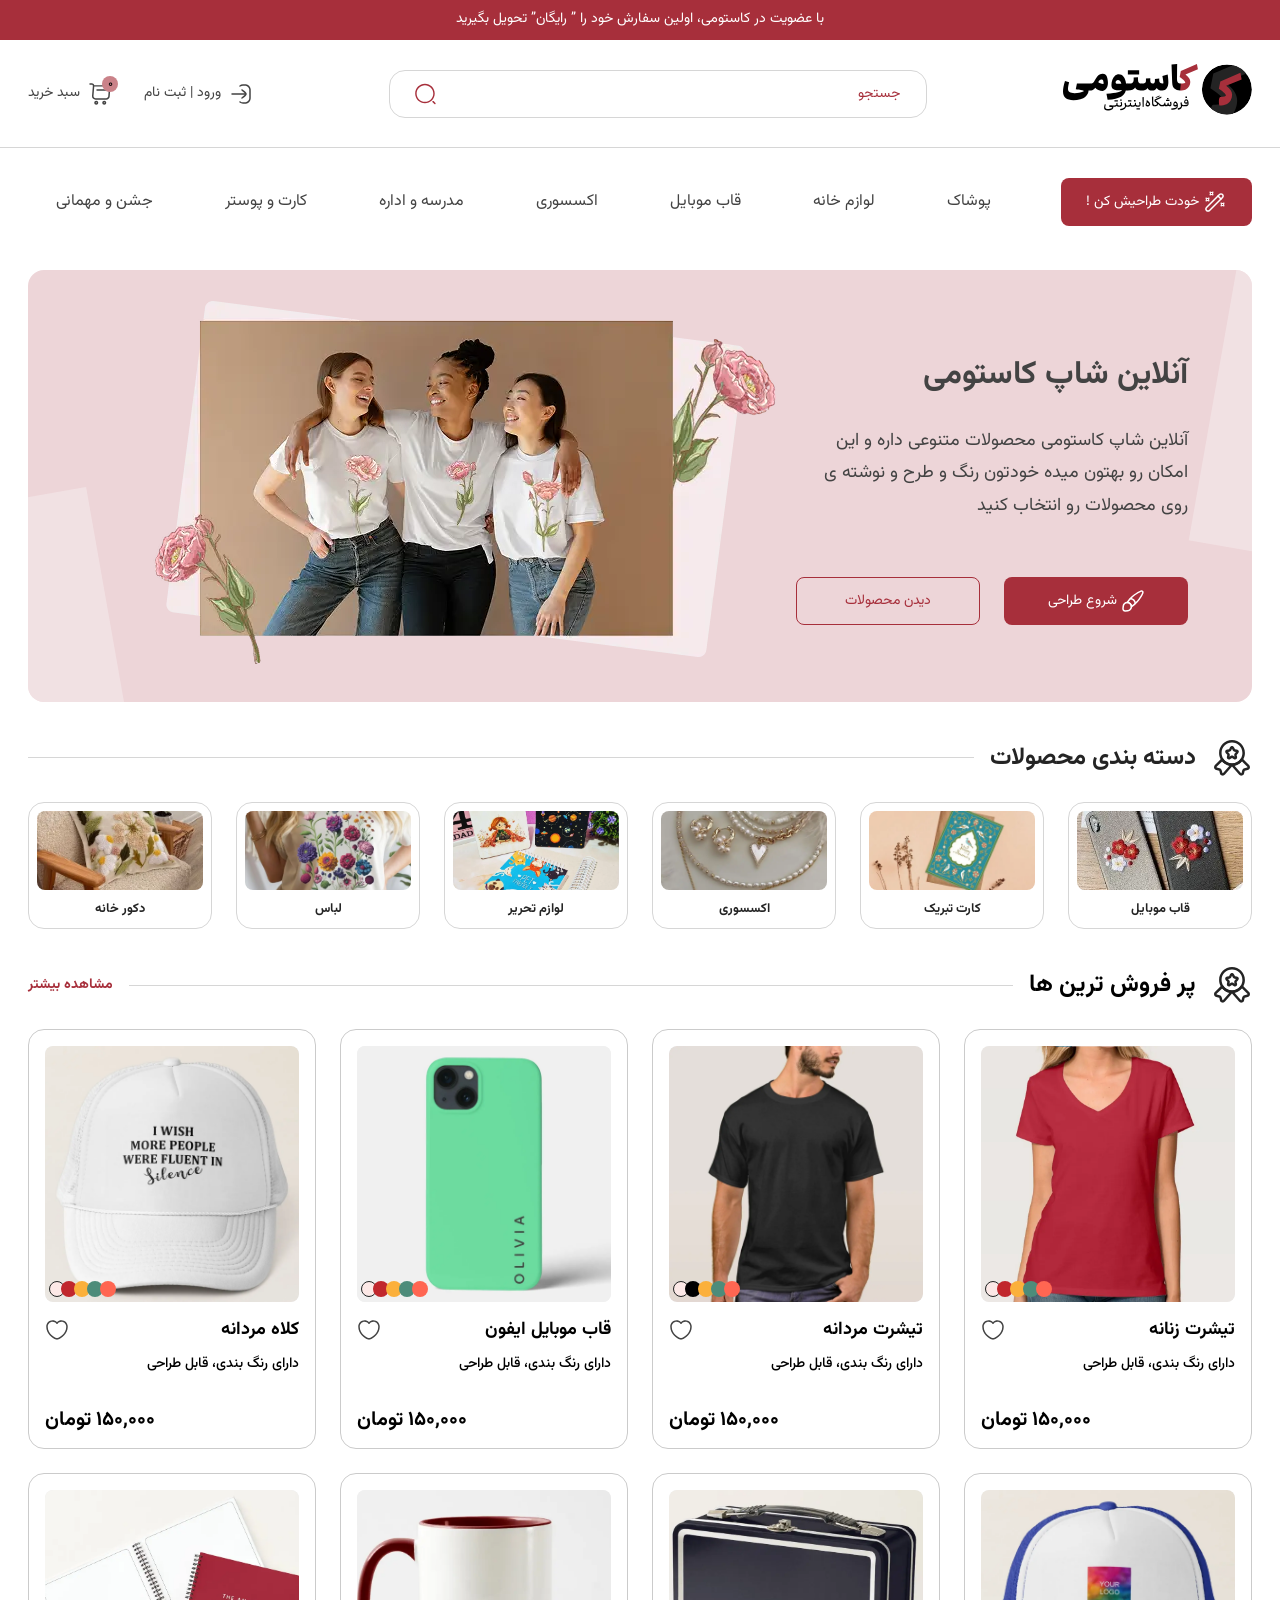
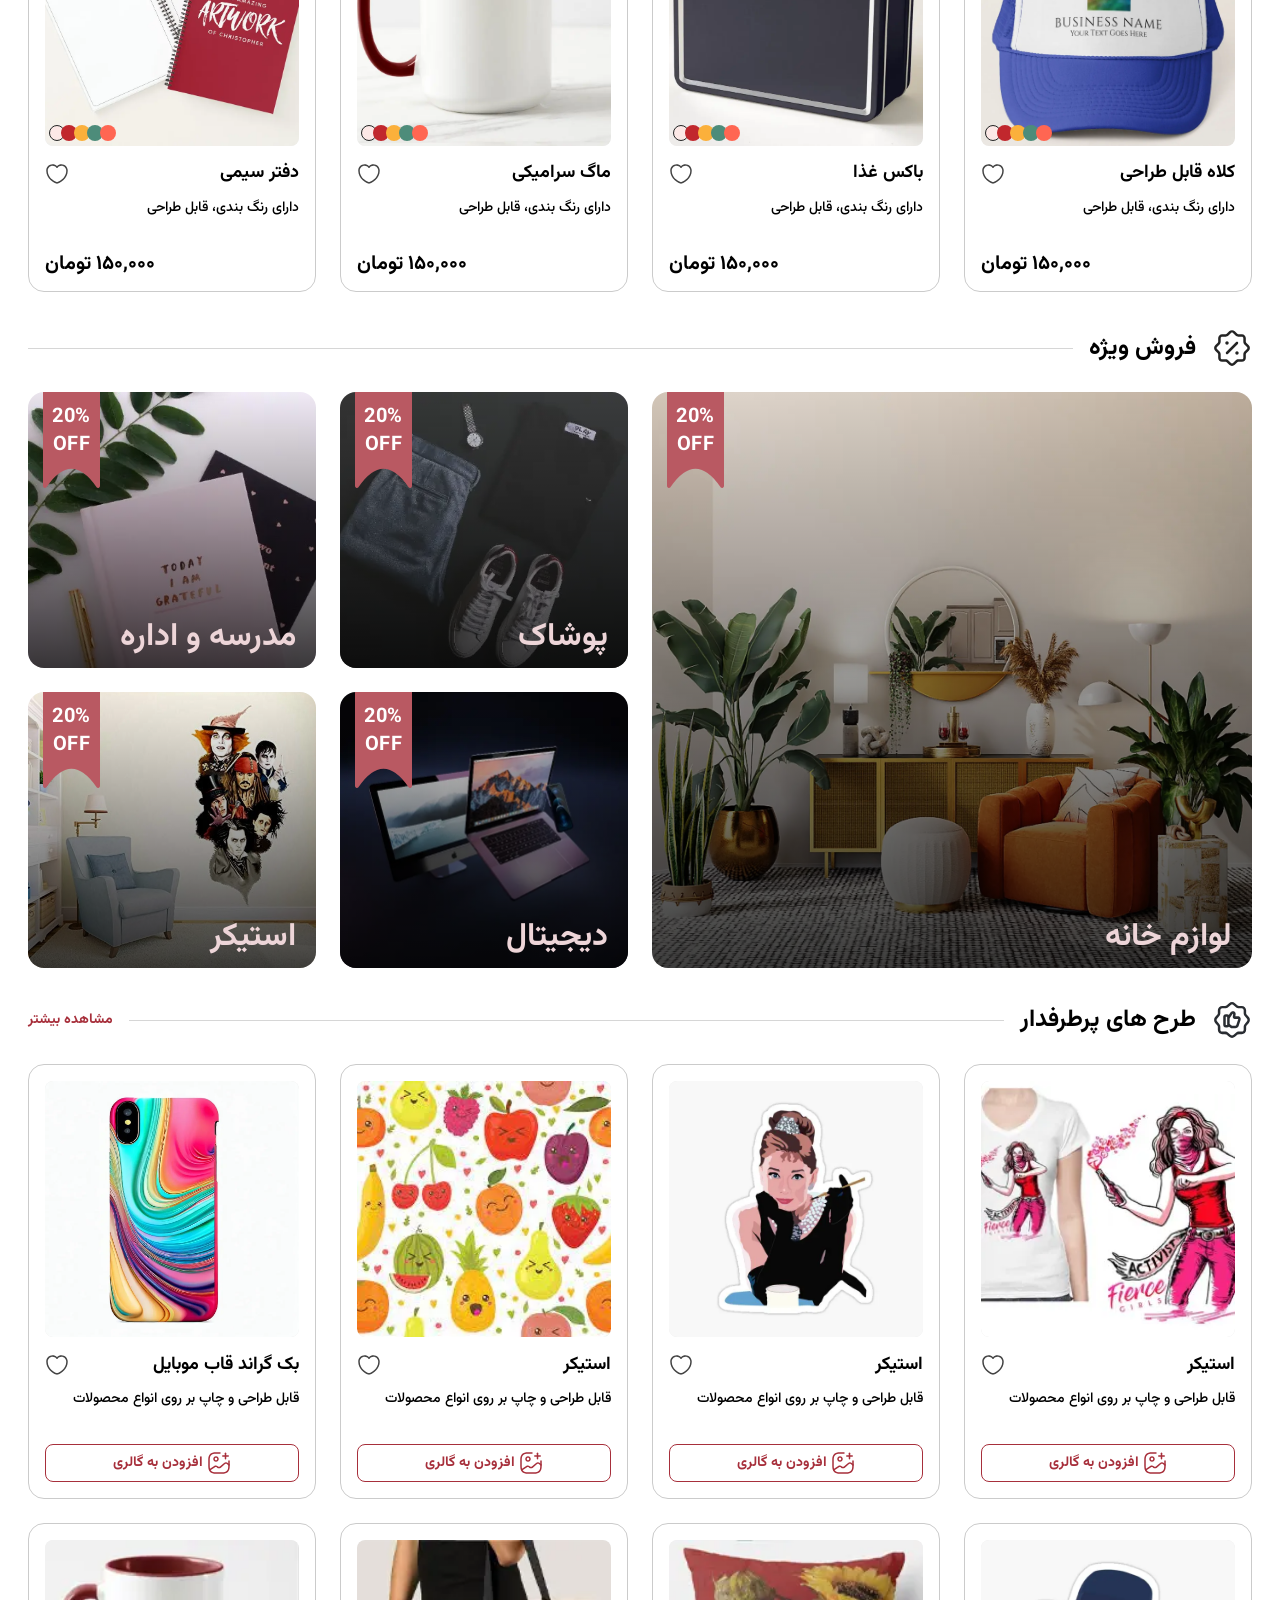
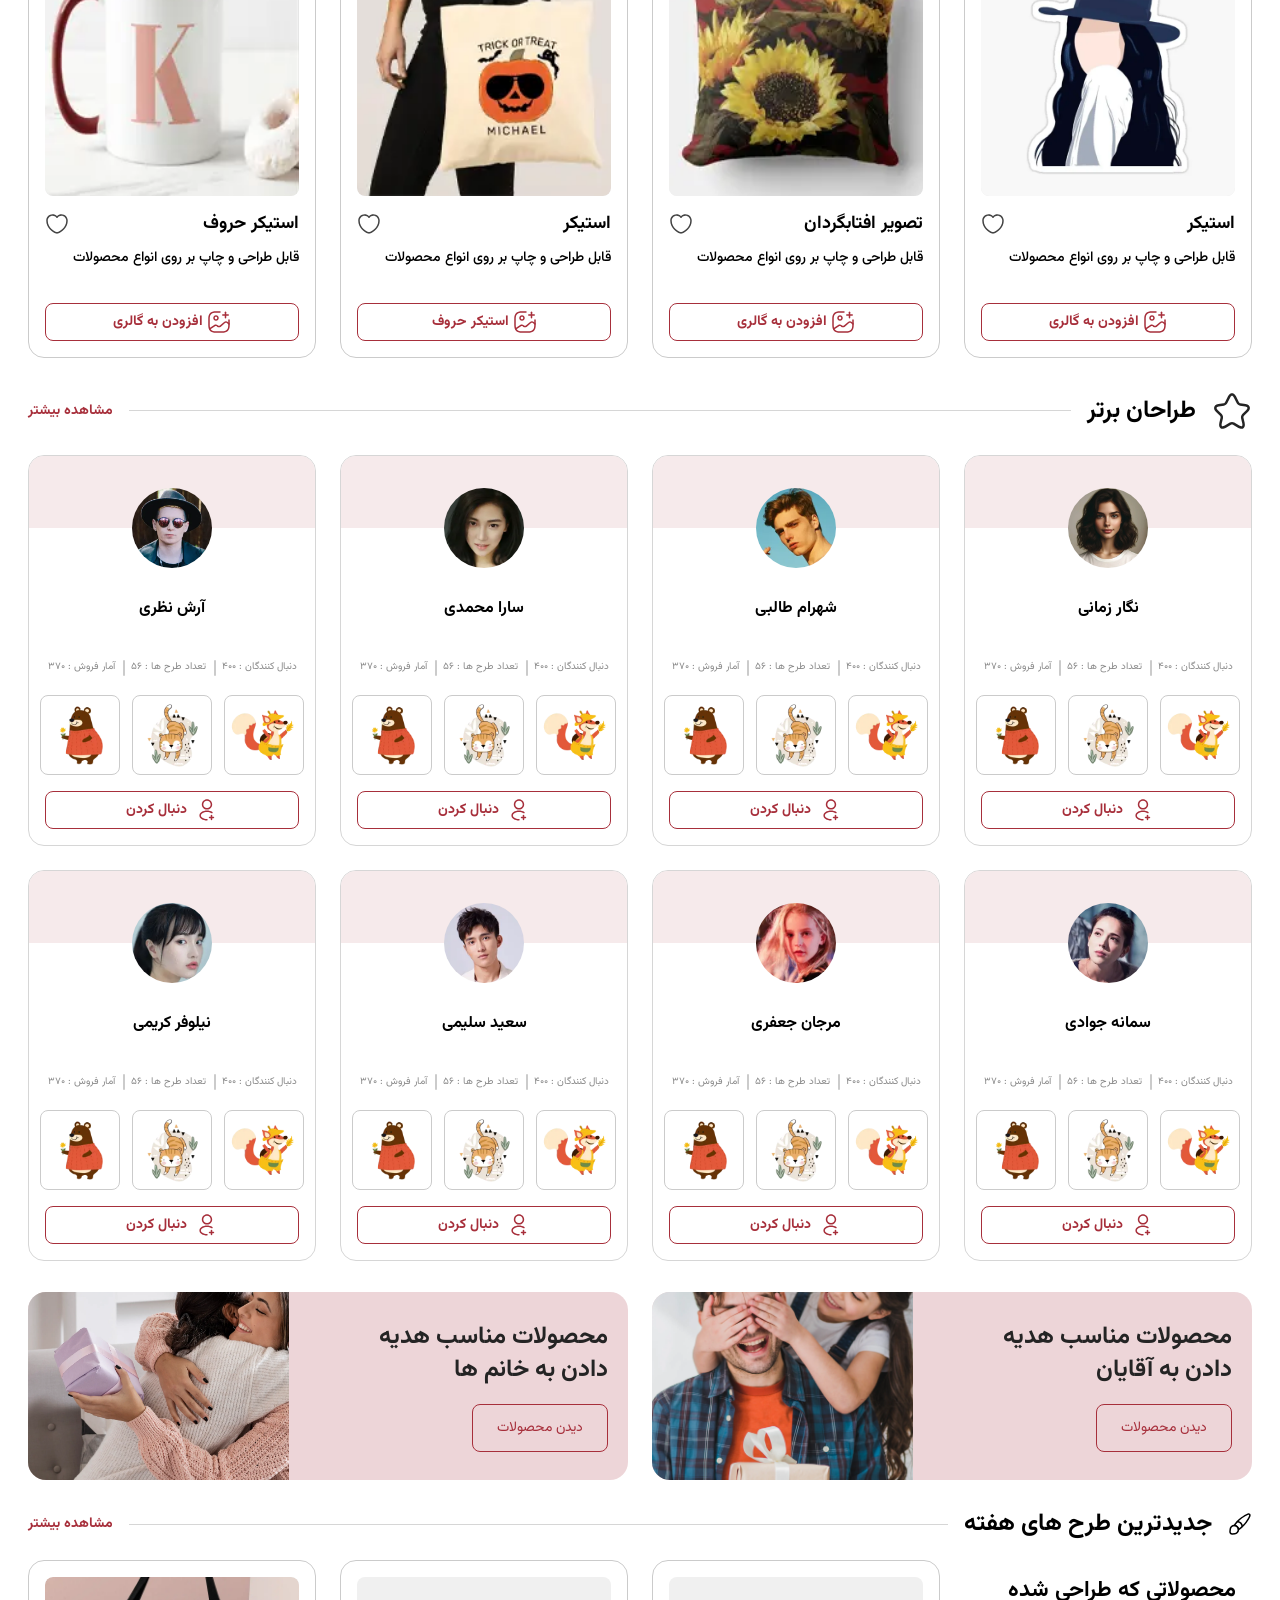
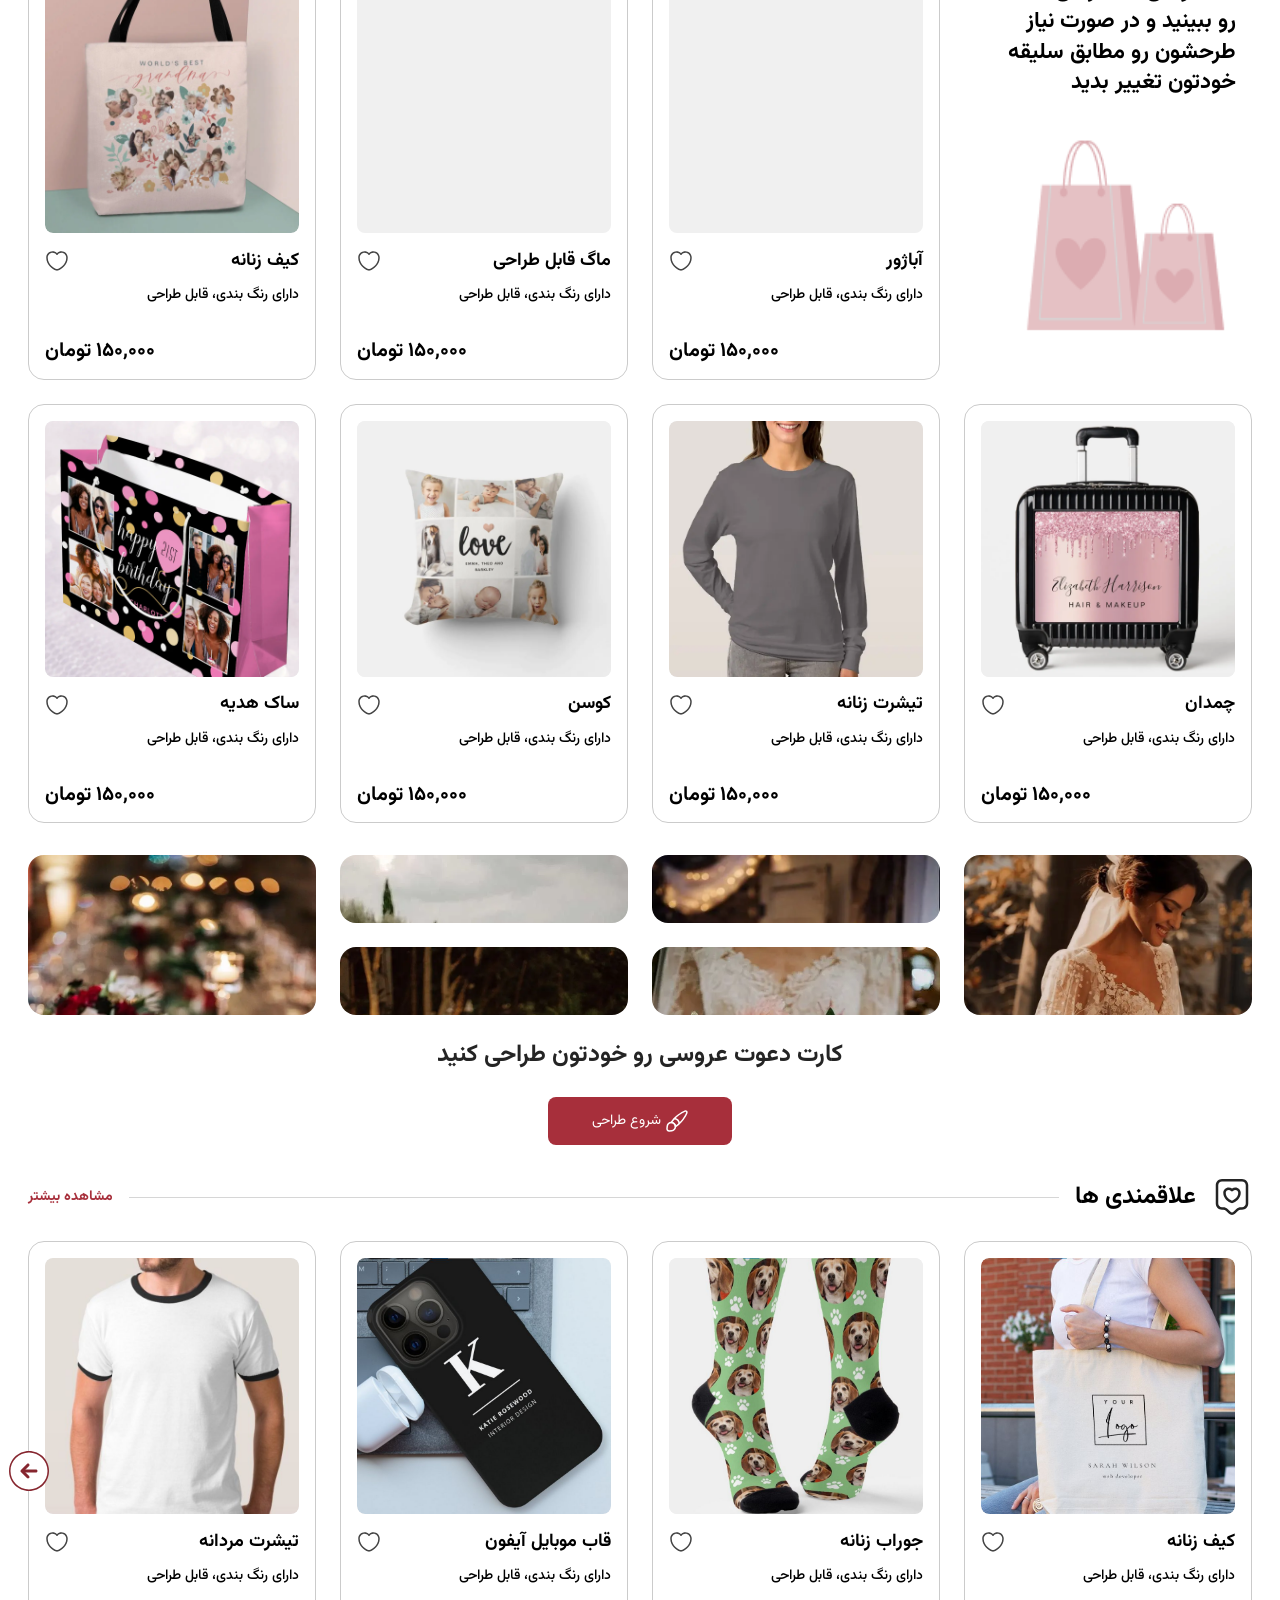
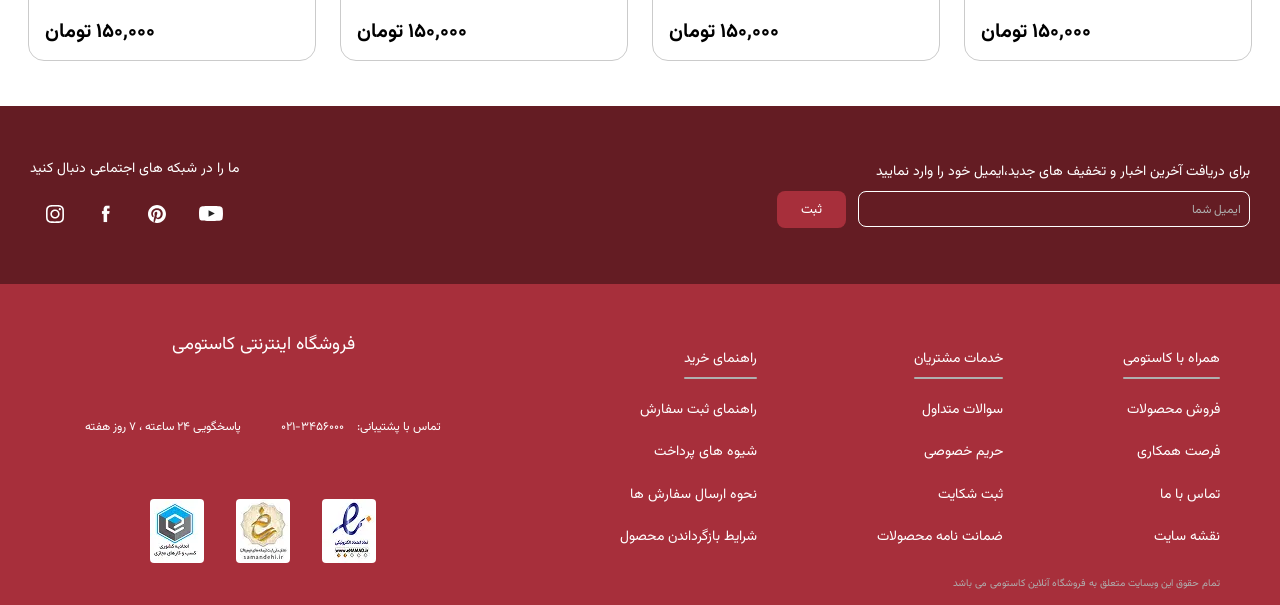
==== commit 47afb9dc: "feat(footer): finalize styling and responsiveness - Fix container query scope issue on main-footer\n" ====
--- a/index.html
+++ b/index.html
@@ -2792,60 +2792,68 @@
 
       <div class="main-footer">
         <div class="container">
-          <div class="mian-footer__wrapper">
+          <div class="main-footer__wrapper">
             <div class="main-footer__right">
-              <div class="main-footer__list-wrapper">
-                <h4 class="main-footer__list-title">همراه با کاستومی</h4>
-                <ul class="main-footer-list">
-                  <li class="main-footer-list__item">
-                    <a href="#" class="main-footer__link">فروش محصولات</a>
-                  </li>
-                  <li class="main-footer-list__item">
-                    <a href="#" class="main-footer__link">فرصت همکاری</a>
-                  </li>
-                  <li class="main-footer-list__item">
-                    <a href="#" class="main-footer__link">تماس با ما</a>
-                  </li>
-                  <li class="main-footer-list__item">
-                    <a href="#" class="main-footer__link">نقشه سایت</a>
-                  </li>
-                </ul>
-
-                <h4 class="main-footer__list-title">خدمات مشتریان</h4>
-                <ul class="main-footer-list">
-                  <li class="main-footer-list__item">
-                    <a href="#" class="main-footer__link">سوالات متداول</a>
-                  </li>
-                  <li class="main-footer-list__item">
-                    <a href="#" class="main-footer__link">حریم خصوصی</a>
-                  </li>
-                  <li class="main-footer-list__item">
-                    <a href="#" class="main-footer__link">ثبت شکایت</a>
-                  </li>
-                  <li class="main-footer-list__item">
-                    <a href="#" class="main-footer__link">ضمانت نامه محصولات</a>
-                  </li>
-                </ul>
-
-                <h4 class="main-footer__list-title">راهنمای خرید</h4>
-                <ul class="main-footer-list">
-                  <li class="main-footer-list__item">
-                    <a href="#" class="main-footer__link">راهنمای ثبت سفارش</a>
-                  </li>
-                  <li class="main-footer-list__item">
-                    <a href="#" class="main-footer__link">شیوه های پرداخت</a>
-                  </li>
-                  <li class="main-footer-list__item">
-                    <a href="#" class="main-footer__link"
-                      >نحوه ارسال سفارش ها</a
-                    >
-                  </li>
-                  <li class="main-footer-list__item">
-                    <a href="#" class="main-footer__link"
-                      >شرایط بازگرداندن محصول</a
-                    >
-                  </li>
-                </ul>
+              <div class="main-footer__right-wrapper">
+                <div class="main-footer__list-wrapper">
+                  <h4 class="main-footer__list-title">همراه با کاستومی</h4>
+                  <ul class="main-footer-list">
+                    <li class="main-footer-list__item">
+                      <a href="#" class="main-footer__link">فروش محصولات</a>
+                    </li>
+                    <li class="main-footer-list__item">
+                      <a href="#" class="main-footer__link">فرصت همکاری</a>
+                    </li>
+                    <li class="main-footer-list__item">
+                      <a href="#" class="main-footer__link">تماس با ما</a>
+                    </li>
+                    <li class="main-footer-list__item">
+                      <a href="#" class="main-footer__link">نقشه سایت</a>
+                    </li>
+                  </ul>
+                </div>
+                <div class="main-footer__list-wrapper">
+                  <h4 class="main-footer__list-title">خدمات مشتریان</h4>
+                  <ul class="main-footer-list">
+                    <li class="main-footer-list__item">
+                      <a href="#" class="main-footer__link">سوالات متداول</a>
+                    </li>
+                    <li class="main-footer-list__item">
+                      <a href="#" class="main-footer__link">حریم خصوصی</a>
+                    </li>
+                    <li class="main-footer-list__item">
+                      <a href="#" class="main-footer__link">ثبت شکایت</a>
+                    </li>
+                    <li class="main-footer-list__item">
+                      <a href="#" class="main-footer__link"
+                        >ضمانت نامه محصولات</a
+                      >
+                    </li>
+                  </ul>
+                </div>
+                <div class="main-footer__list-wrapper">
+                  <h4 class="main-footer__list-title">راهنمای خرید</h4>
+                  <ul class="main-footer-list">
+                    <li class="main-footer-list__item">
+                      <a href="#" class="main-footer__link"
+                        >راهنمای ثبت سفارش</a
+                      >
+                    </li>
+                    <li class="main-footer-list__item">
+                      <a href="#" class="main-footer__link">شیوه های پرداخت</a>
+                    </li>
+                    <li class="main-footer-list__item">
+                      <a href="#" class="main-footer__link"
+                        >نحوه ارسال سفارش ها</a
+                      >
+                    </li>
+                    <li class="main-footer-list__item">
+                      <a href="#" class="main-footer__link"
+                        >شرایط بازگرداندن محصول</a
+                      >
+                    </li>
+                  </ul>
+                </div>
               </div>
             </div>
             <div class="main-footer__left">
@@ -2861,17 +2869,35 @@
               </div>
 
               <div class="main-footer__imgs-wrapper">
-                <div class="main-footer__img-frame">
-                  <img src="assets/img/01.webp" alt="اینماد" class="main-footer__img">
-                </div>
-
-                 <div class="main-footer__img-frame">
-                  <img src="assets/img/02.webp" alt="نشان ملی ثبت" class="main-footer__img">
-                </div>
-
-                 <div class="main-footer__img-frame">
-                  <img src="assets/img/03 1.webp" alt="اتحادیه کشوری کسب و کار های مجازی" class="main-footer__img">
-                </div>
+                <a href="#" class="main-footer__img-link">
+                  <div class="main-footer__img-frame">
+                    <img
+                      src="assets/img/01.webp"
+                      alt="اینماد"
+                      class="main-footer__img"
+                    />
+                  </div>
+                </a>
+
+                <a href="#" class="main-footer__img-link">
+                  <div class="main-footer__img-frame">
+                    <img
+                      src="assets/img/02.webp"
+                      alt="نشان ملی ثبت"
+                      class="main-footer__img"
+                    />
+                  </div>
+                </a>
+
+                <a href="#" class="main-footer__img-link">
+                  <div class="main-footer__img-frame">
+                    <img
+                      src="assets/img/03 1.webp"
+                      alt="اتحادیه کشوری کسب و کار های مجازی"
+                      class="main-footer__img"
+                    />
+                  </div>
+                </a>
               </div>
             </div>
           </div>
--- a/css/main.css
+++ b/css/main.css
@@ -790,4 +790,96 @@
   margin-right: 0.5rem;
 }
 
-
+.main-footer {
+  background-color: var(--color-Primary);
+  color: #fff;
+  padding: 5rem 5rem 1rem 5rem;
+  container: main-footer / inline-size;
+}
+.main-footer__wrapper {
+  display: flex;
+  align-items: center;
+}
+.main-footer__right {
+  flex-basis: 65%;
+  display: flex;
+  align-items: center;
+}
+.main-footer__right-wrapper {
+  display: flex;
+  gap: 12rem;
+}
+.main-footer__list-wrapper {
+  display: flex;
+  flex-direction: column;
+  gap: 2rem;
+}
+
+.main-footer__list-title {
+  font-size: var(--fs-caption-1);
+  position: relative;
+  padding-bottom: 0.8rem;
+  width: fit-content;
+}
+.main-footer__list-title::after {
+  content: "";
+  position: absolute;
+  bottom: 0;
+  right: 0;
+  width: 100%;
+  height: 0.2rem;
+  background-color: var(--color-Neutral-Gray-6);
+  border-radius: 0.2rem;
+}
+.main-footer-list {
+  display: flex;
+  flex-direction: column;
+  gap: 2rem;
+}
+
+.main-footer__link {
+  font-size: var(--fs-body-4);
+}
+.main-footer__left {
+  flex-basis: 35%;
+  display: flex;
+  flex-direction: column;
+  text-align: center;
+  gap: 6rem;
+}
+.main-footer__left-title {
+  font-size: var(--fs-h6);
+}
+.main-footer__left-info-wrapper {
+  font-size: var(--fs-body-5);
+  display: flex;
+  justify-content: center;
+  align-items: center;
+  gap: 4rem;
+}
+
+.main-footer__phone {
+  margin-right: 1rem;
+  direction: ltr;
+  display: inline-block;
+}
+.main-footer__imgs-wrapper {
+  display: flex;
+  justify-content: center;
+  gap: 3.2rem;
+}
+.main-footer__img-frame {
+  border-radius: 0.4rem;
+  overflow: hidden;
+}
+.main-footer__img {
+  width: 100%;
+  height: 100%;
+  object-fit: contain;
+  display: block;
+}
+.main-footer__copyright {
+  font-size: var(--fs-caption-4);
+  color: var(--color-Neutral-Gray-6);
+  margin-top: 1rem;
+}
--- a/css/responsive.css
+++ b/css/responsive.css
@@ -233,6 +233,9 @@
     flex-direction: column;
     gap: 2.6rem;
   }
+  .main-footer {
+    display: none;
+  }
 }
 
 /* Mobiles */
@@ -370,15 +373,15 @@
 }
 
 /* Container Queries */
-@container header (max-width: 792px) {
-  .header__logo {
-    width: 13rem;
-  }
-}
-
-@container header (max-width: 380px) {
-  .header__banner {
-    font-size: 1.15rem;
+
+@container main-footer (max-width: 1080px) {
+  .main-footer__wrapper {
+    display: flex;
+
+    flex-direction: column;
+  }
+  .main-footer__right {
+    margin-bottom: 4rem;
   }
 }
 
@@ -411,6 +414,12 @@
   }
 }
 
+@container header (max-width: 792px) {
+  .header__logo {
+    width: 13rem;
+  }
+}
+
 @container designers (max-width: 684px) {
   .designers__wrapper .designers__card:nth-child(2),
   .designers__wrapper .designers__card:nth-child(5),
@@ -422,3 +431,10 @@
     grid-column: span 6;
   }
 }
+
+@container header (max-width: 380px) {
+  .header__banner {
+    font-size: 1.15rem;
+  }
+}
+
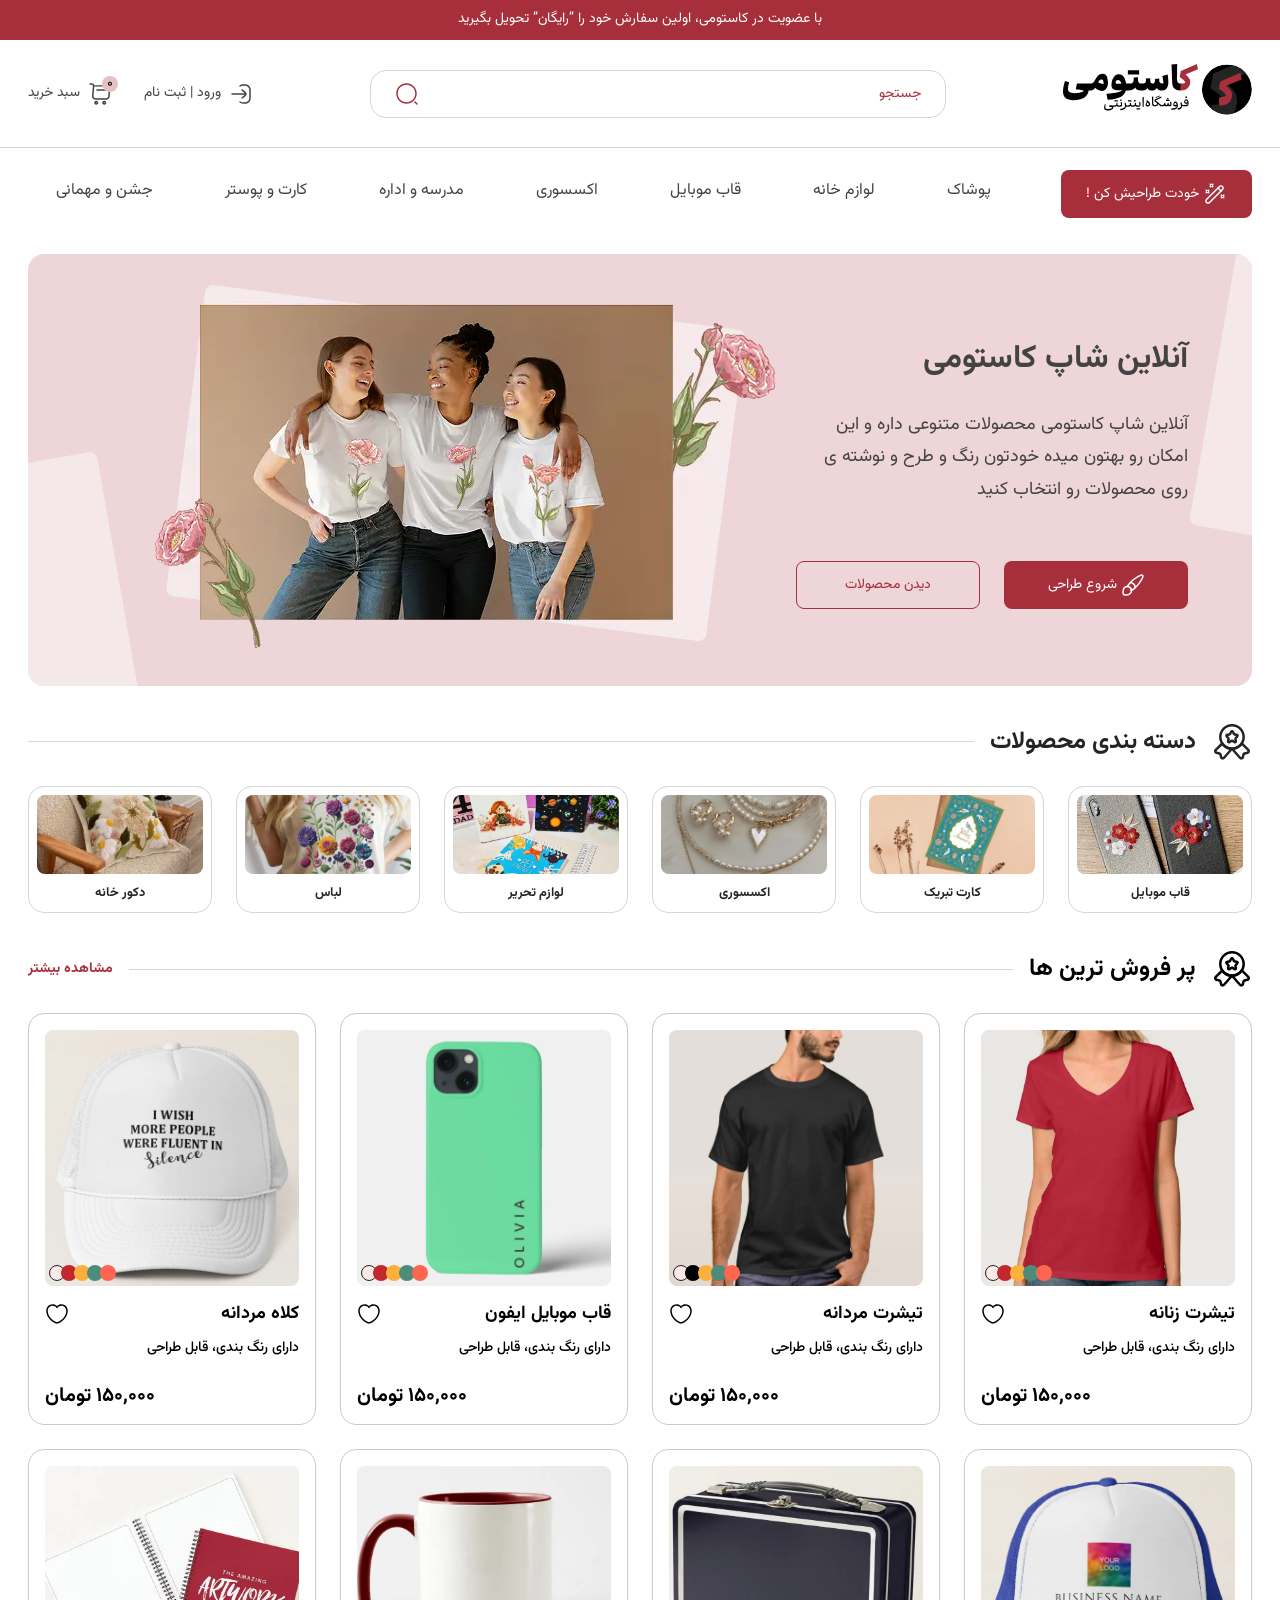
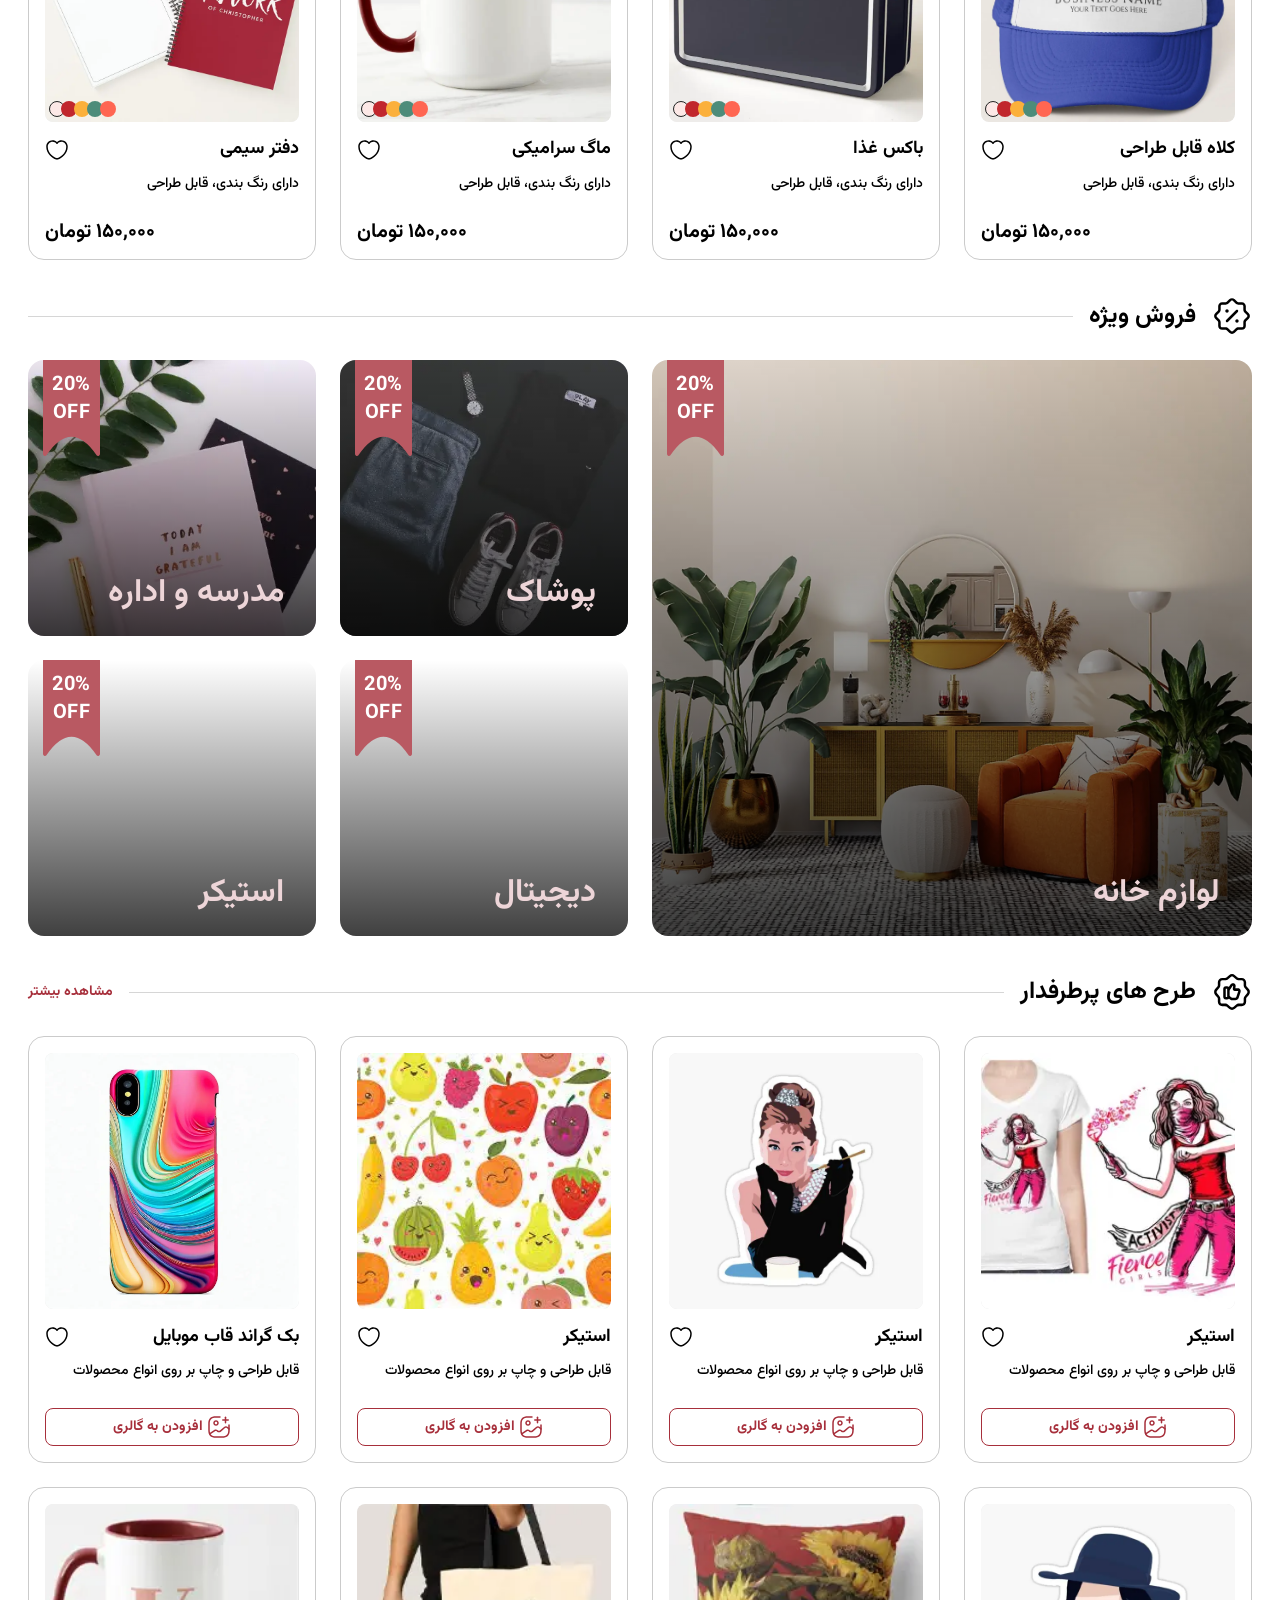
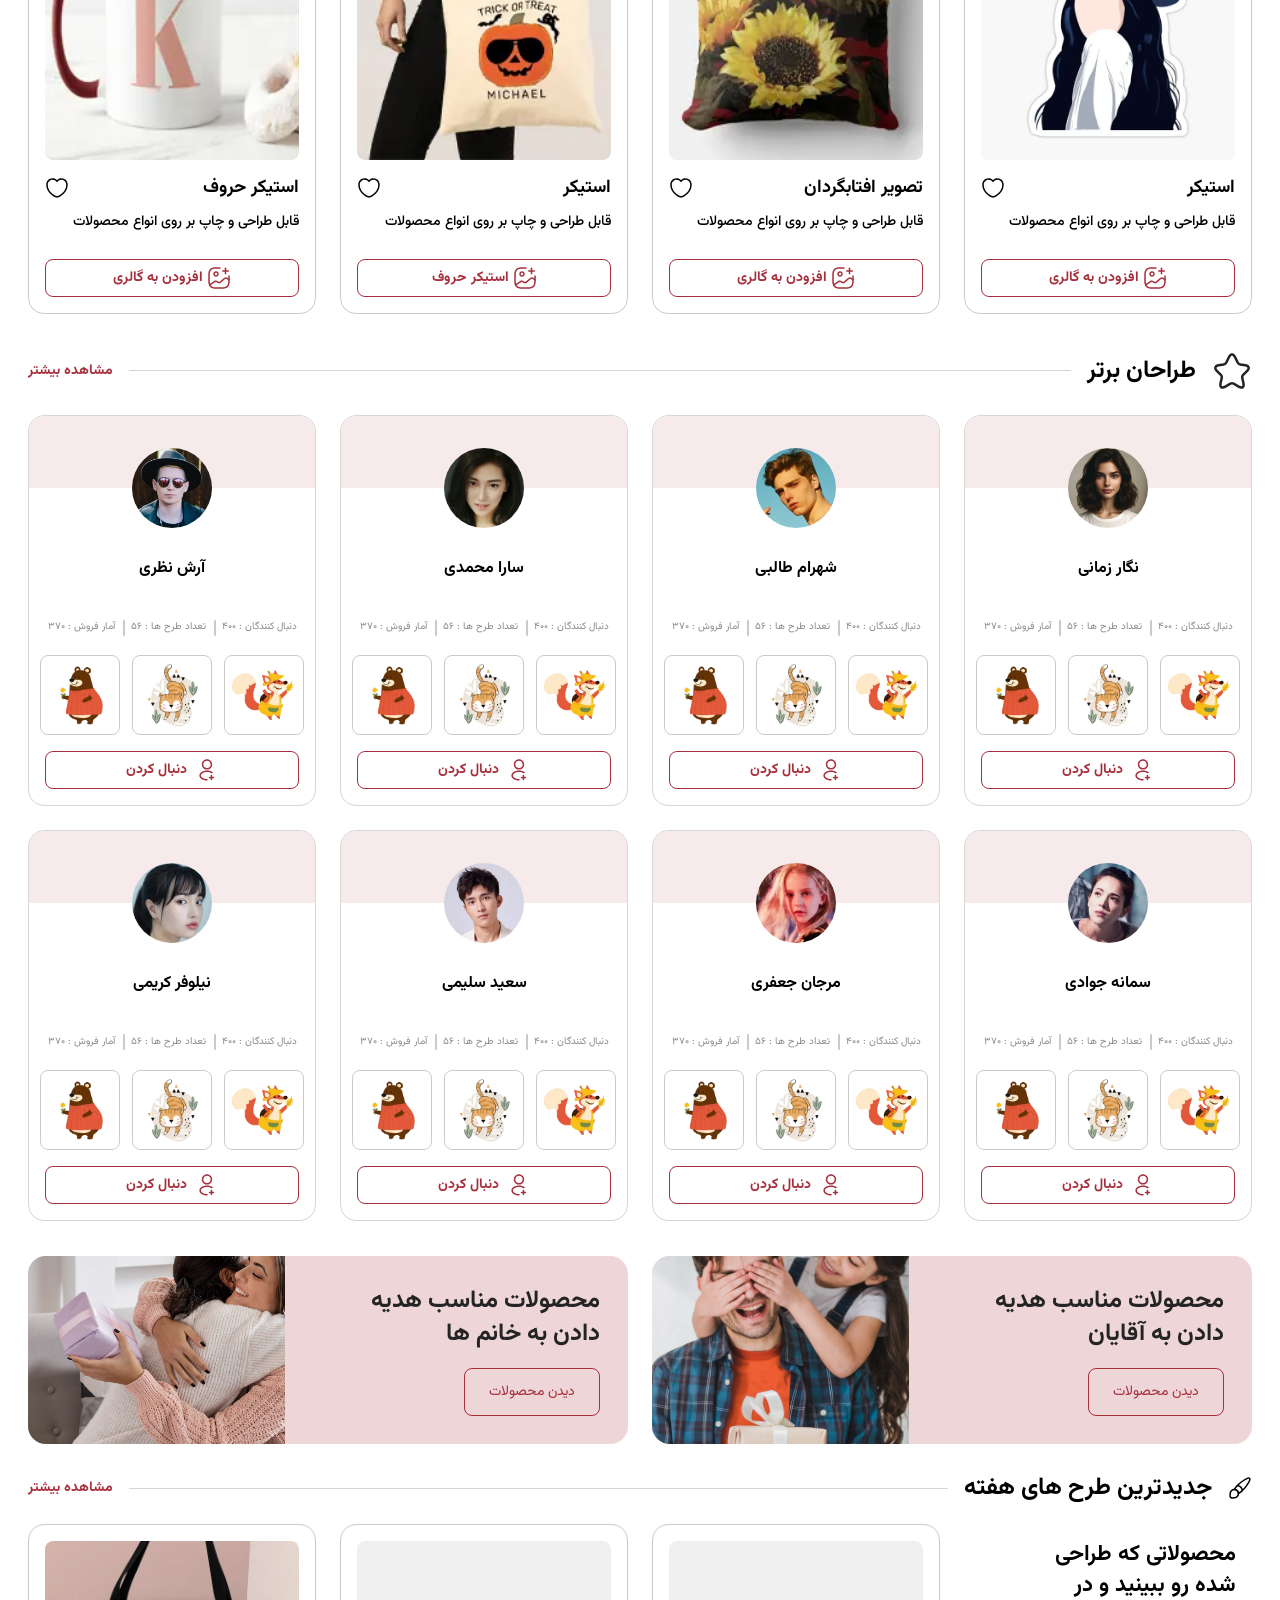
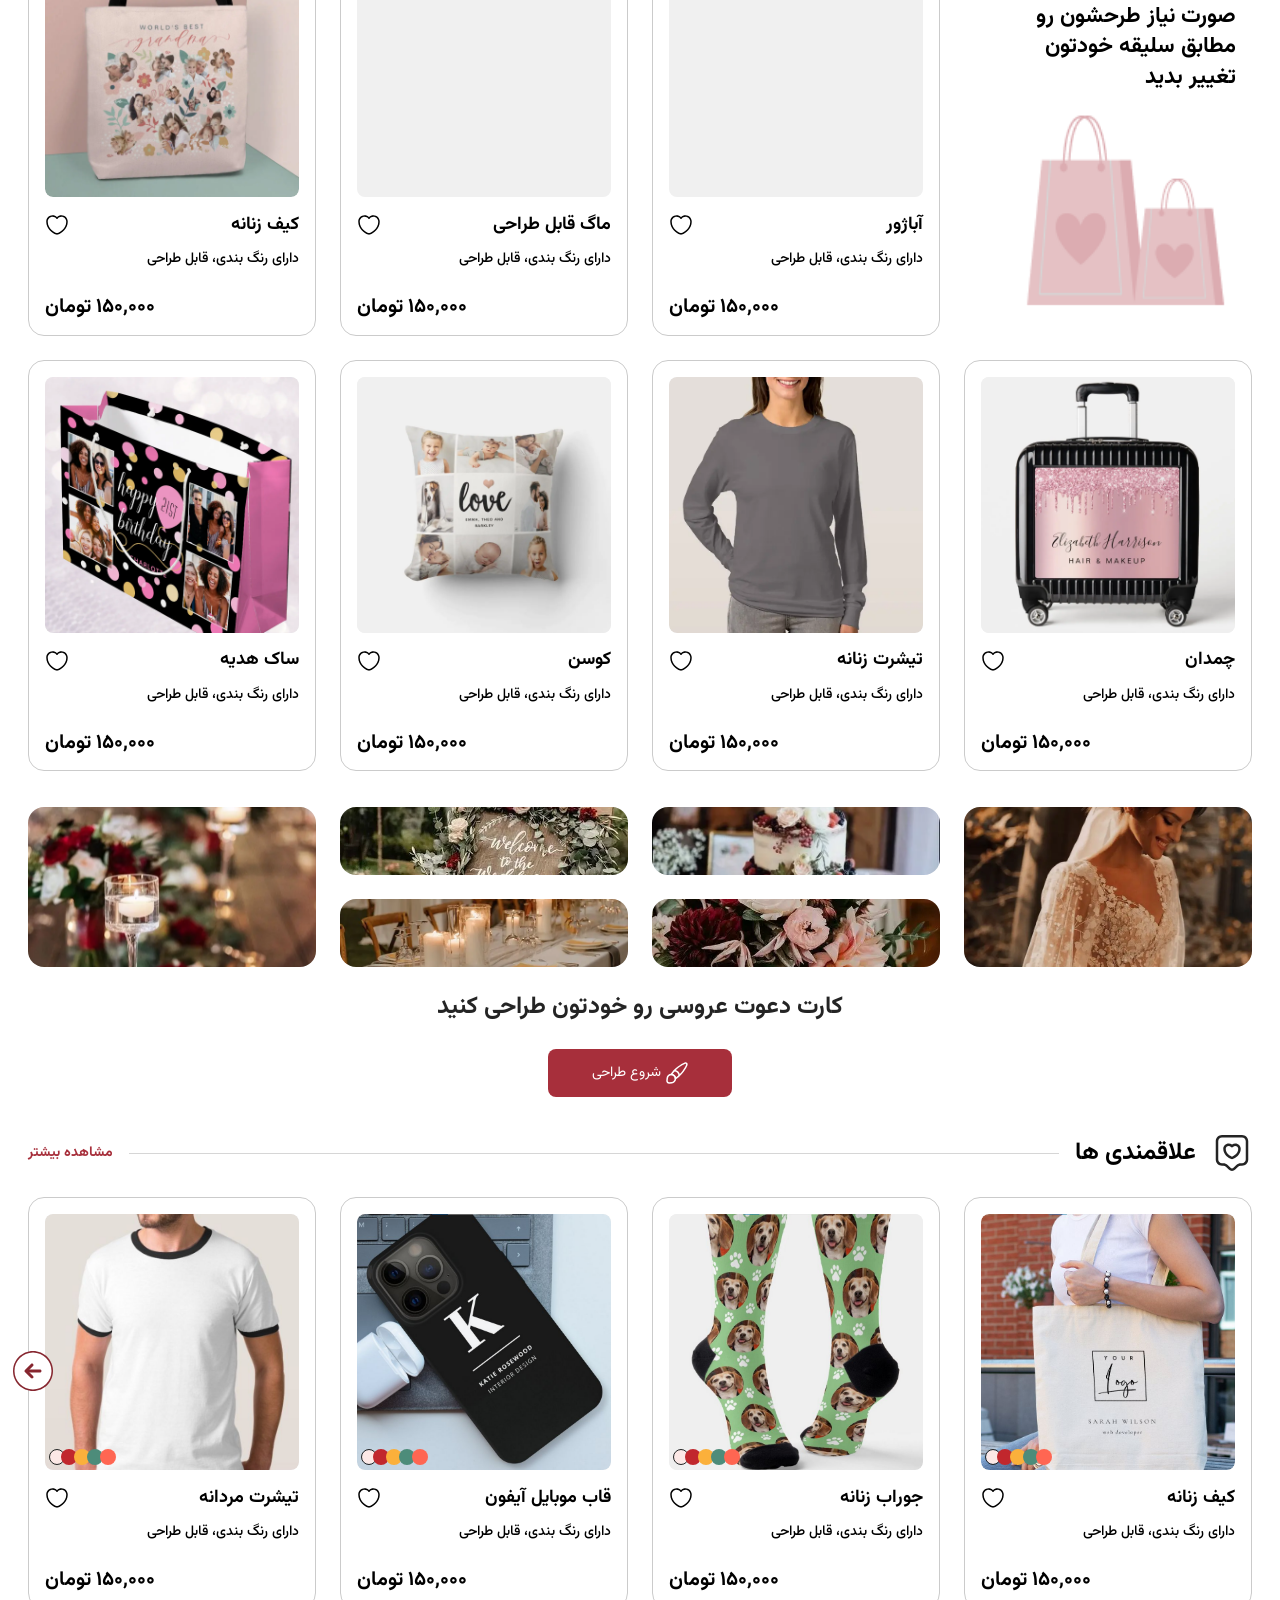
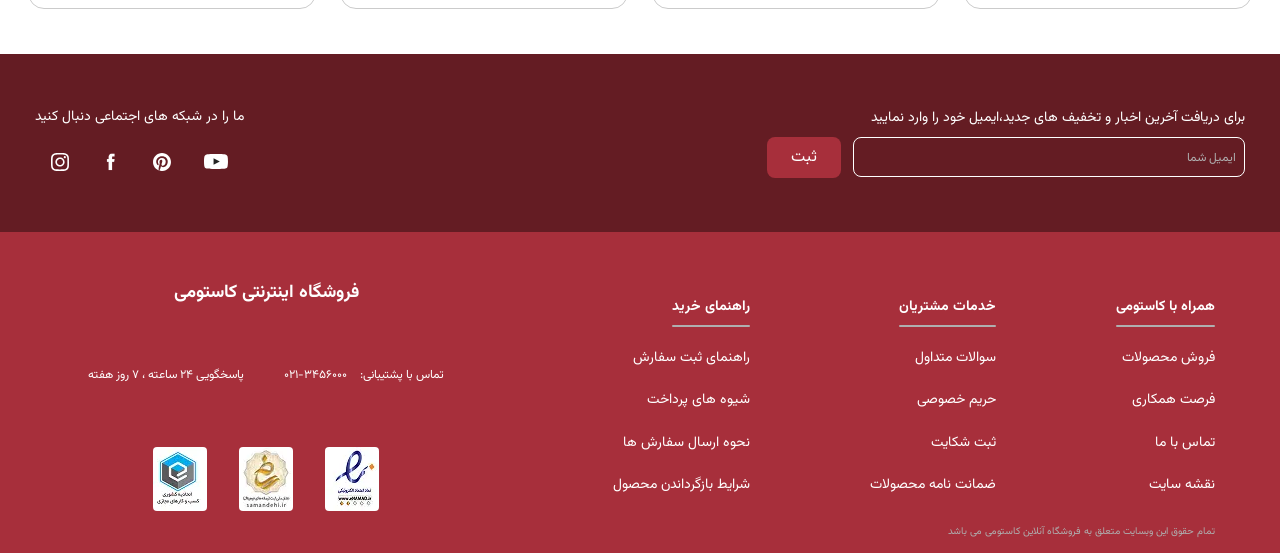
==== commit 5179c95b: "refactor(global): clean up code and polish UI components - Cleaned up redundant CSS and improved res" ====
--- a/index.html
+++ b/index.html
@@ -4,6 +4,33 @@
     <meta charset="UTF-8" />
     <meta name="viewport" content="width=device-width, initial-scale=1.0" />
     <title>کاستومی | فروشگاه اینترنتی</title>
+
+    <!-- SEO & Metadata -->
+    <meta
+      name="description"
+      content="فروشگاه اینترنتی کاستومی - خرید انواع محصولات با کیفیت و طراحی اختصاصی"
+    />
+
+    <!-- Favicon -->
+    <link rel="icon" type="image/svg+xml" href="favicon.svg" />
+
+    <!-- Preload Critical Fonts for High Performance -->
+    <link
+      rel="preload"
+      href="assets/font/Vazirmatn-Regular.woff2"
+      as="font"
+      type="font/woff2"
+      crossorigin
+    />
+    <link
+      rel="preload"
+      href="assets/font/Vazirmatn-Bold.woff2"
+      as="font"
+      type="font/woff2"
+      crossorigin
+    />
+
+    <!-- Stylesheets (Modular Architecture) -->
     <link rel="stylesheet" href="css/variables.css" />
     <link rel="stylesheet" href="css/fonts.css" />
     <link rel="stylesheet" href="css/reset.css" />
@@ -12,64 +39,76 @@
     <link rel="stylesheet" href="css/responsive.css" />
   </head>
   <body>
-    <svg xmlns="http://www.w3.org/2000/svg" style="display: none">
-      <symbol id="icon-heart" viewBox="0 0 24 24" fill="#000">
+    <!-- SVG Sprite Sheet -->
+    <svg
+      xmlns="http://www.w3.org/2000/svg"
+      style="display: none"
+      aria-hidden="true"
+    >
+      <!-- Icon: Heart -->
+      <symbol id="icon-heart" viewBox="0 0 24 24">
         <path
           d="M12 21.6516C11.69 21.6516 11.39 21.6116 11.14 21.5216C7.32 20.2116 1.25 15.5616 1.25 8.69156C1.25 5.19156 4.08 2.35156 7.56 2.35156C9.25 2.35156 10.83 3.01156 12 4.19156C13.17 3.01156 14.75 2.35156 16.44 2.35156C19.92 2.35156 22.75 5.20156 22.75 8.69156C22.75 15.5716 16.68 20.2116 12.86 21.5216C12.61 21.6116 12.31 21.6516 12 21.6516ZM7.56 3.85156C4.91 3.85156 2.75 6.02156 2.75 8.69156C2.75 15.5216 9.32 19.3216 11.63 20.1116C11.81 20.1716 12.2 20.1716 12.38 20.1116C14.68 19.3216 21.26 15.5316 21.26 8.69156C21.26 6.02156 19.1 3.85156 16.45 3.85156C14.93 3.85156 13.52 4.56156 12.61 5.79156C12.33 6.17156 11.69 6.17156 11.41 5.79156C10.48 4.55156 9.08 3.85156 7.56 3.85156Z"
-          fill="#434343"
+          fill="currentColor"
         />
       </symbol>
-      <symbol id="icon-star-a" viewBox="0 0 40 40" fill="#000">
+
+      <!-- Icon: Star A -->
+      <symbol id="icon-star-a" viewBox="0 0 40 40">
         <path
           d="M20.0007 27.9154C19.334 27.9154 18.6673 27.8654 18.034 27.7487C14.5007 27.232 11.284 25.1987 9.25065 22.182C7.83398 20.0487 7.08398 17.5654 7.08398 14.9987C7.08398 7.88203 12.884 2.08203 20.0007 2.08203C27.1173 2.08203 32.9173 7.88203 32.9173 14.9987C32.9173 17.5654 32.1673 20.0487 30.7507 22.182C28.7007 25.2154 25.484 27.232 21.9173 27.7654C21.334 27.8654 20.6673 27.9154 20.0007 27.9154ZM20.0007 4.58203C14.2507 4.58203 9.58398 9.2487 9.58398 14.9987C9.58398 17.082 10.184 19.082 11.3173 20.782C12.9673 23.2154 15.5507 24.8487 18.4173 25.2654C19.484 25.4487 20.534 25.4487 21.5173 25.2654C24.434 24.8487 27.0173 23.1987 28.6673 20.7654C29.8007 19.0654 30.4007 17.0653 30.4007 14.982C30.4173 9.24868 25.7507 4.58203 20.0007 4.58203Z"
-          fill="#242424"
+          fill="currentColor"
         />
         <path
           d="M10.7822 37.6493C10.5489 37.6493 10.3322 37.616 10.0989 37.566C9.01555 37.316 8.18222 36.4826 7.93222 35.3993L7.34888 32.9493C7.31555 32.7993 7.19888 32.6826 7.03222 32.6326L4.28222 31.9826C3.24888 31.7326 2.43222 30.966 2.14888 29.9493C1.86555 28.9326 2.14888 27.8326 2.89888 27.0826L9.39888 20.5826C9.66555 20.316 10.0322 20.1826 10.3989 20.216C10.7655 20.2493 11.0989 20.4493 11.3155 20.7659C12.9655 23.1993 15.5489 24.8493 18.4322 25.266C19.4989 25.4493 20.5489 25.4493 21.5322 25.266C24.4489 24.8493 27.0322 23.1993 28.6822 20.7659C28.8822 20.4493 29.2322 20.2493 29.5989 20.216C29.9655 20.1826 30.3322 20.316 30.5989 20.5826L37.0989 27.0826C37.8489 27.8326 38.1322 28.9326 37.8489 29.9493C37.5655 30.966 36.7322 31.7493 35.7155 31.9826L32.9655 32.6326C32.8155 32.6659 32.6989 32.7826 32.6489 32.9493L32.0655 35.3993C31.8155 36.4826 30.9822 37.316 29.8989 37.566C28.8155 37.8326 27.6989 37.4493 26.9989 36.5993L19.9989 28.5493L12.9989 36.616C12.4322 37.2826 11.6322 37.6493 10.7822 37.6493ZM10.1489 23.3826L4.66555 28.866C4.51555 29.016 4.53222 29.1826 4.56555 29.2826C4.58222 29.366 4.66555 29.5326 4.86555 29.5659L7.61555 30.216C8.69888 30.466 9.53222 31.2993 9.78222 32.3826L10.3655 34.8326C10.4155 35.0493 10.5822 35.116 10.6822 35.1493C10.7822 35.166 10.9489 35.1826 11.0989 35.016L17.4822 27.666C14.6489 27.116 12.0489 25.5993 10.1489 23.3826ZM22.5155 27.6493L28.8989 34.9826C29.0489 35.1659 29.2322 35.1659 29.3322 35.1326C29.4322 35.1159 29.5822 35.0327 29.6489 34.816L30.2322 32.366C30.4822 31.2827 31.3155 30.4493 32.3989 30.1993L35.1489 29.5493C35.3489 29.4993 35.4322 29.3493 35.4489 29.266C35.4822 29.1826 35.4989 28.9993 35.3489 28.8493L29.8655 23.3659C27.9489 25.5826 25.3655 27.0993 22.5155 27.6493Z"
-          fill="#242424"
+          fill="currentColor"
         />
         <path
           d="M23.1506 21.4818C22.7172 21.4818 22.2006 21.3651 21.5839 20.9985L20.0006 20.0485L18.4172 20.9818C16.9672 21.8484 16.0172 21.3485 15.6672 21.0985C15.3172 20.8485 14.5672 20.0985 14.9506 18.4485L15.3506 16.7318L14.0172 15.4984C13.2839 14.7651 13.0172 13.8818 13.2672 13.0818C13.5172 12.2818 14.2506 11.7151 15.2839 11.5484L17.0672 11.2485L17.9172 9.3818C18.4006 8.4318 19.1506 7.89844 20.0006 7.89844C20.8506 7.89844 21.6172 8.44848 22.0839 9.39848L23.0672 11.3651L24.7172 11.5651C25.7339 11.7318 26.4672 12.2984 26.7339 13.0984C26.9839 13.8984 26.7172 14.7818 25.9839 15.5151L24.6006 16.8985L25.0339 18.4485C25.4172 20.0985 24.6672 20.8485 24.3172 21.0985C24.1339 21.2485 23.7339 21.4818 23.1506 21.4818ZM16.0172 13.9818L17.1672 15.1318C17.7006 15.6651 17.9672 16.5651 17.8006 17.2985L17.4839 18.6318L18.8172 17.8484C19.5339 17.4318 20.5006 17.4318 21.2006 17.8484L22.5339 18.6318L22.2339 17.2985C22.0672 16.5485 22.3172 15.6651 22.8506 15.1318L24.0006 13.9818L22.5506 13.7318C21.8506 13.6151 21.1506 13.0985 20.8339 12.4651L20.0006 10.8318L19.1672 12.4985C18.8672 13.1151 18.1672 13.6485 17.4672 13.7651L16.0172 13.9818Z"
-          fill="#242424"
+          fill="currentColor"
         />
       </symbol>
-      <symbol id="icon-star-b" viewBox="0 0 40 40" fill="#000">
+
+      <!-- Icon: Star B -->
+      <symbol id="icon-star-b" viewBox="0 0 40 40">
         <path
           d="M20.0007 37.9162C18.9507 37.9162 17.9673 37.5163 17.234 36.7663L14.7007 34.233C14.5007 34.033 13.9673 33.8163 13.7007 33.8163H10.1006C7.93398 33.8163 6.18397 32.0661 6.18397 29.8995V26.2996C6.18397 26.033 5.9673 25.4997 5.7673 25.2997L3.23399 22.7663C2.50066 22.033 2.08398 21.0496 2.08398 19.9996C2.08398 18.9496 2.48399 17.9662 3.23399 17.2329L5.7673 14.6995C5.9673 14.4995 6.18397 13.9662 6.18397 13.6995V10.0997C6.18397 7.93301 7.93398 6.18285 10.1006 6.18285H13.7007C13.9673 6.18285 14.5007 5.96618 14.7007 5.76618L17.234 3.23281C18.7006 1.76615 21.3007 1.76615 22.7673 3.23281L25.3006 5.76618C25.5006 5.96618 26.034 6.18285 26.3006 6.18285H29.9007C32.0673 6.18285 33.8173 7.93301 33.8173 10.0997V13.6995C33.8173 13.9662 34.034 14.4995 34.234 14.6995L36.7673 17.2329C37.5006 17.9662 37.9173 18.9496 37.9173 19.9996C37.9173 21.0496 37.5173 22.033 36.7673 22.7663L34.234 25.2997C34.034 25.4997 33.8173 26.033 33.8173 26.2996V29.8995C33.8173 32.0661 32.0673 33.8163 29.9007 33.8163H26.3006C26.034 33.8163 25.5006 34.033 25.3006 34.233L22.7673 36.7663C22.034 37.5163 21.0507 37.9162 20.0007 37.9162ZM7.53397 23.5329C8.20063 24.1996 8.68397 25.3663 8.68397 26.2996V29.8995C8.68397 30.6828 9.31731 31.3163 10.1006 31.3163H13.7007C14.634 31.3163 15.8007 31.7995 16.4673 32.4662L19.0006 34.9996C19.534 35.5329 20.4673 35.5329 21.0007 34.9996L23.534 32.4662C24.2006 31.7995 25.3673 31.3163 26.3006 31.3163H29.9007C30.684 31.3163 31.3173 30.6828 31.3173 29.8995V26.2996C31.3173 25.3663 31.8007 24.1996 32.4673 23.5329L35.0007 20.9995C35.2673 20.7329 35.4173 20.3829 35.4173 19.9996C35.4173 19.6162 35.2673 19.2663 35.0007 18.9996L32.4673 16.4663C31.8007 15.7996 31.3173 14.6329 31.3173 13.6995V10.0997C31.3173 9.31634 30.684 8.68285 29.9007 8.68285H26.3006C25.3673 8.68285 24.2006 8.19961 23.534 7.53294L21.0007 4.99958C20.4673 4.46624 19.534 4.46624 19.0006 4.99958L16.4673 7.53294C15.8007 8.19961 14.634 8.68285 13.7007 8.68285H10.1006C9.31731 8.68285 8.68397 9.31634 8.68397 10.0997V13.6995C8.68397 14.6329 8.20063 15.7996 7.53397 16.4663L5.00065 18.9996C4.73398 19.2663 4.58398 19.6162 4.58398 19.9996C4.58398 20.3829 4.73398 20.7329 5.00065 20.9995L7.53397 23.5329Z"
-          fill="#242424"
+          fill="currentColor"
         />
         <path
           d="M24.9998 26.6693C24.0664 26.6693 23.3164 25.9193 23.3164 25.0026C23.3164 24.0859 24.0664 23.3359 24.9831 23.3359C25.8997 23.3359 26.6497 24.0859 26.6497 25.0026C26.6497 25.9193 25.9164 26.6693 24.9998 26.6693Z"
-          fill="#242424"
+          fill="currentColor"
         />
         <path
           d="M15.0173 16.6693C14.084 16.6693 13.334 15.9193 13.334 15.0026C13.334 14.0859 14.084 13.3359 15.0007 13.3359C15.9173 13.3359 16.6673 14.0859 16.6673 15.0026C16.6673 15.9193 15.934 16.6693 15.0173 16.6693Z"
-          fill="#242424"
+          fill="currentColor"
         />
         <path
           d="M14.9997 26.2459C14.6831 26.2459 14.3664 26.1293 14.1164 25.8793C13.6331 25.3959 13.6331 24.5958 14.1164 24.1125L24.1164 14.1125C24.5997 13.6292 25.3997 13.6292 25.8831 14.1125C26.3664 14.5958 26.3664 15.3959 25.8831 15.8793L15.8831 25.8793C15.6331 26.1293 15.3164 26.2459 14.9997 26.2459Z"
-          fill="#242424"
+          fill="currentColor"
         />
       </symbol>
-      <symbol id="icon-star-c" viewBox="0 0 40 40" fill="#000">
+
+      <!-- Icon: Star C -->
+      <symbol id="icon-star-c" viewBox="0 0 40 40">
         <path
           d="M20.0168 37.9182C18.9668 37.9182 17.9168 37.5682 17.1002 36.8682L14.4668 34.6016C14.2001 34.3682 13.5335 34.1348 13.1835 34.1348H10.3001C7.83346 34.1348 5.83347 32.135 5.83347 29.6683V26.8181C5.83347 26.4681 5.60014 25.8181 5.36681 25.5515L3.1168 22.9015C1.75013 21.2849 1.75013 18.7349 3.1168 17.1182L5.36681 14.4683C5.60014 14.2016 5.83347 13.5516 5.83347 13.2016V10.3515C5.83347 7.88481 7.83346 5.88492 10.3001 5.88492H13.1835C13.5335 5.88492 14.2001 5.63487 14.4668 5.4182L17.1002 3.15156C18.7335 1.75156 21.2835 1.75156 22.9168 3.15156L25.5501 5.4182C25.8168 5.65154 26.4835 5.88492 26.8335 5.88492H29.6668C32.1334 5.88492 34.1335 7.88481 34.1335 10.3515V13.1849C34.1335 13.5349 34.3835 14.2016 34.6168 14.4683L36.8668 17.1016C38.2668 18.7349 38.2668 21.2849 36.8668 22.9182L34.6168 25.5515C34.3835 25.8181 34.1501 26.4848 34.1501 26.8348V29.6683C34.1501 32.135 32.1501 34.1348 29.6835 34.1348H26.8501C26.5001 34.1348 25.8335 34.3849 25.5668 34.6016L22.9335 36.8682C22.1002 37.5682 21.0502 37.9182 20.0168 37.9182ZM10.3001 8.36824C9.21679 8.36824 8.33347 9.25146 8.33347 10.3348V13.1849C8.33347 14.1349 7.88346 15.3516 7.28346 16.0682L5.03345 18.7182C4.45012 19.4015 4.45012 20.5849 5.03345 21.2682L7.28346 23.9182C7.90013 24.6515 8.35015 25.8681 8.35015 26.8015V29.6516C8.35015 30.7349 9.23348 31.6182 10.3168 31.6182H13.2002C14.1668 31.6182 15.3835 32.0682 16.1168 32.7015L18.7501 34.9682C19.4335 35.5515 20.6335 35.5515 21.3168 34.9682L23.9501 32.7015C24.6835 32.0849 25.9001 31.6182 26.8668 31.6182H29.7001C30.7835 31.6182 31.6668 30.7349 31.6668 29.6516V26.8181C31.6668 25.8515 32.1168 24.6348 32.7501 23.9015L35.0001 21.2682C35.5835 20.5849 35.5835 19.3848 35.0001 18.7015L32.7501 16.0682C32.1335 15.3349 31.6668 14.1182 31.6668 13.1516V10.3181C31.6668 9.23477 30.7835 8.35155 29.7001 8.35155H26.8668C25.9168 8.35155 24.6835 7.90151 23.9501 7.26818L21.3168 5.00154C20.6335 4.4182 19.4335 4.4182 18.7501 5.00154L16.1168 7.26818C15.3835 7.88485 14.1668 8.35155 13.2002 8.35155H10.3001V8.36824Z"
-          fill="#292D32"
+          fill="currentColor"
         />
         <path
-          d="M23.3336 28.2804H20.3669C19.6669 28.2804 18.6169 28.0638 18.0002 27.4471L15.7003 25.6805L17.2336 23.6971L19.6503 25.5638C19.8169 25.6804 20.1169 25.7638 20.3669 25.7638H23.3336C23.7336 25.7638 24.2169 25.4139 24.3002 25.0639L26.2002 19.2804C26.2502 19.1304 26.2502 19.0305 26.2336 18.9972C26.2002 18.9472 26.0836 18.8971 25.9169 18.8971H22.8002C22.2002 18.8971 21.6502 18.6472 21.2502 18.1972C20.8669 17.7472 20.6836 17.1472 20.7669 16.5306L21.1669 14.0139C21.2003 13.8805 21.1003 13.7138 21.0003 13.6804C20.9003 13.6638 20.7503 13.6972 20.7003 13.7472L17.5169 18.4804L15.4336 17.0805L18.6336 12.3305C19.3002 11.3305 20.7003 10.8972 21.8336 11.3139C23.1003 11.7306 23.9169 13.1639 23.6336 14.4639L23.3336 16.3637H25.9169C26.9002 16.3637 27.7669 16.7805 28.2836 17.5138C28.7836 18.2305 28.9002 19.1639 28.5836 20.0472L26.7169 25.7139C26.3669 27.1472 24.8836 28.2804 23.3336 28.2804Z"
-          fill="#292D32"
+          d="M23.3336 28.2804H20.3669C19.6669 28.2804 18.6169 28.0638 18.0002 27.4471L15.7003 25.6805L17.2336 23.6971L19.6503 25.5638C19.8169 25.6804 20.1169 25.7638 20.3669 25.7638H23.3336C23.7336 25.7638 24.2169 25.4139 24.3002 25.0639L26.2002 19.2804C26.2502 19.1304 26.2502 19.0305 26.2336 18.9972C26.2002 18.8972 26.0836 18.8971 25.9169 18.8971H22.8002C22.2002 18.8971 21.6502 18.6472 21.2502 18.1972C20.8669 17.7472 20.6836 17.1472 20.7669 16.5306L21.1669 14.0139C21.2003 13.8805 21.1003 13.7138 21.0003 13.6804C20.9003 13.6638 20.7503 13.6972 20.7003 13.7472L17.5169 18.4804L15.4336 17.0805L18.6336 12.3305C19.3002 11.3305 20.7003 10.8972 21.8336 11.3139C23.1003 11.7306 23.9169 13.1639 23.6336 14.4639L23.3336 16.3637H25.9169C26.9002 16.3637 27.7669 16.7805 28.2836 17.5138C28.7836 18.2305 28.9002 19.1639 28.5836 20.0472L26.7169 25.7139C26.3669 27.1472 24.8836 28.2804 23.3336 28.2804Z"
+          fill="currentColor"
         />
         <path
           d="M14.8344 27.4359H14.051C11.601 27.4359 11.2344 25.7192 11.2344 24.7026V17.0693C11.2344 16.0526 11.601 14.3359 14.051 14.3359H14.8344C17.2844 14.3359 17.6511 16.0526 17.6511 17.0693V24.7026C17.6511 25.7192 17.2844 27.4359 14.8344 27.4359ZM13.7677 24.9192C13.8344 24.9359 13.9344 24.9359 14.0677 24.9359H14.8511C14.9844 24.9359 15.0844 24.9359 15.1511 24.9192C15.1511 24.8692 15.1677 24.8026 15.1677 24.7026V17.0693C15.1677 16.9693 15.1677 16.9026 15.1511 16.8526C15.0844 16.836 14.9844 16.8359 14.8511 16.8359H14.0677C13.9344 16.8359 13.8344 16.836 13.7677 16.8526C13.7677 16.9026 13.7511 16.9693 13.7511 17.0693V24.7026C13.7511 24.8026 13.7511 24.8692 13.7677 24.9192Z"
-          fill="#292D32"
+          fill="currentColor"
         />
       </symbol>
     </svg>
 
     <header class="header">
       <p class="header__banner">
-        با عضویت در کاستومی، اولین سفارش خود را ” رایگان” تحویل بگیرید
+        با عضویت در کاستومی، اولین سفارش خود را ”رایگان” تحویل بگیرید
       </p>
       <div class="container">
         <div class="header__main">
@@ -81,24 +120,44 @@
             />
           </a>
           <form action="#" class="header__search-box">
-            <input type="text" class="header__search" placeholder="جستجو" />
-            <svg
-              width="24"
-              height="24"
-              viewBox="0 0 24 24"
-              fill="none"
-              xmlns="http://www.w3.org/2000/svg"
-              class="header__search-icon"
+            <input
+              type="text"
+              class="header__search"
+              placeholder="جستجو"
+              id="header-search"
+            />
+
+            <span class="header__search-fake" aria-hidden="true">
+              جستجو در
+              <img
+                src="./assets/svg/TYPE.svg"
+                alt=""
+                class="header__search-fake-logo"
+              />
+            </span>
+            <button
+              type="submit"
+              class="header__search-btn"
+              aria-label="انجام جستجو"
             >
-              <path
-                d="M11.5 21.75C5.85 21.75 1.25 17.15 1.25 11.5C1.25 5.85 5.85 1.25 11.5 1.25C17.15 1.25 21.75 5.85 21.75 11.5C21.75 17.15 17.15 21.75 11.5 21.75ZM11.5 2.75C6.67 2.75 2.75 6.68 2.75 11.5C2.75 16.32 6.67 20.25 11.5 20.25C16.33 20.25 20.25 16.32 20.25 11.5C20.25 6.68 16.33 2.75 11.5 2.75Z"
-                fill="#A72F3B"
-              />
-              <path
-                d="M21.9995 22.7514C21.8095 22.7514 21.6195 22.6814 21.4695 22.5314L19.4695 20.5314C19.1795 20.2414 19.1795 19.7614 19.4695 19.4714C19.7595 19.1814 20.2395 19.1814 20.5295 19.4714L22.5295 21.4714C22.8195 21.7614 22.8195 22.2414 22.5295 22.5314C22.3795 22.6814 22.1895 22.7514 21.9995 22.7514Z"
-                fill="#A72F3B"
-              />
-            </svg>
+              <svg
+                width="24"
+                height="24"
+                viewBox="0 0 24 24"
+                fill="none"
+                xmlns="http://www.w3.org/2000/svg"
+                class="header__search-icon"
+              >
+                <path
+                  d="M11.5 21.75C5.85 21.75 1.25 17.15 1.25 11.5C1.25 5.85 5.85 1.25 11.5 1.25C17.15 1.25 21.75 5.85 21.75 11.5C21.75 17.15 17.15 21.75 11.5 21.75ZM11.5 2.75C6.67 2.75 2.75 6.68 2.75 11.5C2.75 16.32 6.67 20.25 11.5 20.25C16.33 20.25 20.25 16.32 20.25 11.5C20.25 6.68 16.33 2.75 11.5 2.75Z"
+                  fill="#A72F3B"
+                />
+                <path
+                  d="M21.9995 22.7514C21.8095 22.7514 21.6195 22.6814 21.4695 22.5314L19.4695 20.5314C19.1795 20.2414 19.1795 19.7614 19.4695 19.4714C19.7595 19.1814 20.2395 19.1814 20.5295 19.4714L22.5295 21.4714C22.8195 21.7614 22.8195 22.2414 22.5295 22.5314C22.3795 22.6814 22.1895 22.7514 21.9995 22.7514Z"
+                  fill="#A72F3B"
+                />
+              </svg>
+            </button>
           </form>
           <div class="header__action-wrapper">
             <a href="#" class="header__login-wrapper">
@@ -168,66 +227,171 @@
       </div>
     </header>
     <div class="container">
-      <nav class="nav">
-        <div class="btn btn--primary nav__btn">
+      <nav class="btm-menu">
+        <a href="#" class="btm-menu__link">
           <svg
             width="24"
             height="24"
             viewBox="0 0 24 24"
             fill="none"
             xmlns="http://www.w3.org/2000/svg"
-            class="your-design__icon"
           >
             <path
-              d="M5.00086 21.8689C4.26086 21.8689 3.53086 21.5889 2.97086 21.0289C2.43086 20.4889 2.13086 19.7689 2.13086 18.9989C2.13086 18.2289 2.43086 17.5089 2.97086 16.9689L15.9709 3.96891C17.0909 2.84891 18.9109 2.84891 20.0309 3.96891C20.5709 4.50891 20.8709 5.22891 20.8709 5.99891C20.8709 6.76891 20.5709 7.48891 20.0309 8.02891L7.03086 21.0289C6.47086 21.5889 5.74086 21.8689 5.00086 21.8689ZM18.0009 4.62891C17.6509 4.62891 17.3009 4.75891 17.0309 5.02891L4.03086 18.0289C3.77086 18.2889 3.63086 18.6289 3.63086 18.9989C3.63086 19.3689 3.77086 19.7089 4.03086 19.9689C4.56086 20.4989 5.44086 20.4989 5.97086 19.9689L18.9709 6.96891C19.2309 6.70891 19.3709 6.36891 19.3709 5.99891C19.3709 5.62891 19.2309 5.28891 18.9709 5.02891C18.7009 4.75891 18.3509 4.62891 18.0009 4.62891Z"
-              fill="white"
-            />
-            <path
-              d="M18.0092 9.73969C17.8192 9.73969 17.6292 9.66969 17.4792 9.51969L14.4792 6.51969C14.1892 6.22969 14.1892 5.74969 14.4792 5.45969C14.7692 5.16969 15.2492 5.16969 15.5392 5.45969L18.5392 8.45969C18.8292 8.74969 18.8292 9.22969 18.5392 9.51969C18.3892 9.66969 18.1992 9.73969 18.0092 9.73969Z"
-              fill="white"
-            />
-            <path
-              d="M9.99907 5.49907C9.94907 5.49907 9.90907 5.48907 9.85907 5.47907L8.49907 5.07907L7.13907 5.47907C6.95907 5.52908 6.76907 5.47907 6.64907 5.34907C6.51907 5.21907 6.46907 5.03908 6.51907 4.85908L6.91907 3.49907L6.51907 2.13907C6.46907 1.95907 6.51907 1.76907 6.64907 1.64907C6.77907 1.51907 6.96907 1.46907 7.13907 1.51907L8.49907 1.91907L9.85907 1.51907C10.0391 1.46907 10.2191 1.51907 10.3491 1.64907C10.4791 1.77907 10.5291 1.96907 10.4791 2.13907L10.0791 3.49907L10.4791 4.85908C10.5291 5.03908 10.4791 5.22907 10.3491 5.34907C10.2591 5.44907 10.1291 5.49907 9.99907 5.49907ZM8.49907 4.05907C8.54907 4.05907 8.58908 4.06907 8.63908 4.07907L9.25908 4.25908L9.07907 3.63908C9.04907 3.54908 9.04907 3.44907 9.07907 3.35907L9.25908 2.73907L8.63908 2.91907C8.54908 2.94907 8.44907 2.94907 8.35907 2.91907L7.73907 2.73907L7.91907 3.35907C7.94907 3.44907 7.94907 3.54908 7.91907 3.63908L7.73907 4.25908L8.35907 4.07907C8.40907 4.06907 8.44907 4.05907 8.49907 4.05907Z"
-              fill="white"
-            />
-            <path
-              d="M5.99907 11.4991C5.94907 11.4991 5.90908 11.4891 5.85908 11.4791L4.49907 11.0791L3.13907 11.4791C2.95907 11.5291 2.77907 11.4791 2.64907 11.3491C2.51907 11.2191 2.46907 11.0291 2.51907 10.8591L2.91907 9.49907L2.51907 8.13908C2.46907 7.95908 2.51907 7.76907 2.64907 7.64907C2.77907 7.52907 2.96907 7.46907 3.13907 7.51907L4.49907 7.91907L5.85908 7.51907C6.02908 7.46907 6.21907 7.51907 6.34907 7.64907C6.47907 7.77907 6.52908 7.96908 6.47907 8.13908L6.07907 9.49907L6.47907 10.8591C6.52908 11.0391 6.47907 11.2291 6.34907 11.3491C6.25907 11.4491 6.12908 11.4991 5.99907 11.4991ZM4.49907 10.0591C4.54907 10.0591 4.58907 10.0691 4.63907 10.0791L5.25908 10.2591L5.07907 9.63908C5.04907 9.54908 5.04907 9.44907 5.07907 9.35907L5.25908 8.73907L4.63907 8.91907C4.54907 8.94907 4.44907 8.94907 4.35907 8.91907L3.73907 8.73907L3.91907 9.35907C3.94907 9.44907 3.94907 9.54908 3.91907 9.63908L3.73907 10.2591L4.35907 10.0791C4.40907 10.0691 4.44907 10.0591 4.49907 10.0591Z"
-              fill="white"
-            />
-            <path
-              d="M20.9991 16.4991C20.9491 16.4991 20.9091 16.4891 20.8591 16.4791L19.4991 16.0791L18.1391 16.4791C17.9591 16.5291 17.7791 16.4791 17.6491 16.3491C17.5191 16.2191 17.4691 16.0291 17.5191 15.8591L17.9191 14.4991L17.5191 13.1391C17.4691 12.9591 17.5191 12.7691 17.6491 12.6491C17.7791 12.5291 17.9691 12.4691 18.1391 12.5191L19.4991 12.9191L20.8591 12.5191C21.0291 12.4691 21.2191 12.5191 21.3491 12.6491C21.4791 12.7791 21.5291 12.9691 21.4791 13.1391L21.0791 14.4991L21.4791 15.8591C21.5291 16.0391 21.4791 16.2291 21.3491 16.3491C21.2591 16.4491 21.1291 16.4991 20.9991 16.4991ZM19.4991 15.0591C19.5491 15.0591 19.5891 15.0691 19.6391 15.0791L20.2591 15.2591L20.0791 14.6391C20.0491 14.5491 20.0491 14.4491 20.0791 14.3591L20.2591 13.7391L19.6391 13.9191C19.5491 13.9491 19.4491 13.9491 19.3591 13.9191L18.7391 13.7391L18.9191 14.3591C18.9491 14.4491 18.9491 14.5491 18.9191 14.6391L18.7391 15.2591L19.3591 15.0791C19.4091 15.0691 19.4491 15.0591 19.4991 15.0591Z"
+              d="M20.0402 6.81969L14.2802 2.78969C12.7102 1.68969 10.3002 1.74969 8.79023 2.91969L3.78023 6.82969C2.78023 7.60969 1.99023 9.20969 1.99023 10.4697V17.3697C1.99023 19.9197 4.06023 21.9997 6.61023 21.9997H17.3902C19.9402 21.9997 22.0102 19.9297 22.0102 17.3797V10.5997C22.0102 9.24969 21.1402 7.58969 20.0402 6.81969ZM12.7502 17.9997C12.7502 18.4097 12.4102 18.7497 12.0002 18.7497C11.5902 18.7497 11.2502 18.4097 11.2502 17.9997V14.9997C11.2502 14.5897 11.5902 14.2497 12.0002 14.2497C12.4102 14.2497 12.7502 14.5897 12.7502 14.9997V17.9997Z"
               fill="white"
             />
           </svg>
-          <span class="btn__text"> خودت طراحیش کن ! </span>
-        </div>
-        <ul class="nav-list">
-          <li class="nav-list__item">
-            <a href="#" class="nav-list__link">پوشاک</a>
-          </li>
-          <li class="nav-list__item">
-            <a href="#" class="nav-list__link">لوازم خانه</a>
-          </li>
-          <li class="nav-list__item">
-            <a href="#" class="nav-list__link">قاب موبایل</a>
-          </li>
-          <li class="nav-list__item">
-            <a href="#" class="nav-list__link">اکسسوری</a>
-          </li>
-          <li class="nav-list__item">
-            <a href="#" class="nav-list__link">مدرسه و اداره</a>
-          </li>
-          <li class="nav-list__item">
-            <a href="#" class="nav-list__link">کارت و پوستر</a>
-          </li>
-          <li class="nav-list__item">
-            <a href="#" class="nav-list__link">جشن و مهمانی</a>
-          </li>
-        </ul>
+          <span class="btm-menu__text btm-menu__text--active">خانه</span>
+        </a>
+        <a href="#" class="btm-menu__link">
+          <svg
+            width="24"
+            height="24"
+            viewBox="0 0 24 24"
+            fill="none"
+            xmlns="http://www.w3.org/2000/svg"
+          >
+            <path
+              d="M10.4299 18.3699C10.2799 18.3699 10.1399 18.3299 10.0099 18.2399C9.79991 18.0999 9.67991 17.8699 9.67991 17.6199C9.67991 17.4699 9.66991 17.3099 9.64991 17.1499C9.55991 16.4399 9.23991 15.8199 8.69991 15.2799C8.15991 14.7399 7.48991 14.3999 6.76991 14.3099C6.64991 14.2999 6.47991 14.2899 6.31991 14.2999C6.05991 14.3199 5.81991 14.2099 5.66991 13.9999C5.51991 13.7999 5.47991 13.5299 5.55991 13.2899C5.70991 12.8799 5.92991 12.5099 6.18991 12.2099L7.72991 10.2699C10.3799 6.95992 15.7499 2.97992 19.6799 1.39992C20.5199 1.07992 21.3999 1.26992 22.0099 1.86992C22.6399 2.49992 22.8299 3.39992 22.4999 4.21992C20.9199 8.15992 16.9499 13.5199 13.6399 16.1699L11.6699 17.7499C11.2999 18.0199 10.9999 18.1899 10.6999 18.3099C10.6199 18.3499 10.5199 18.3699 10.4299 18.3699ZM7.53991 12.9399C8.37991 13.1599 9.12991 13.5999 9.75991 14.2299C10.3899 14.8499 10.8099 15.5699 11.0199 16.3699L12.7099 15.0099C15.8499 12.4999 19.6199 7.40992 21.1099 3.66992C21.2599 3.29992 21.0499 3.03992 20.9499 2.94992C20.8799 2.87992 20.6199 2.65992 20.2199 2.80992C16.4999 4.30992 11.4099 8.07992 8.88991 11.2199L7.53991 12.9399Z"
+              fill="#CBCBCB"
+            />
+            <path
+              d="M4.08035 22.7501C3.33035 22.7501 2.61035 22.4501 2.07035 21.9101C1.45035 21.2901 1.15035 20.4301 1.25035 19.5501L1.52035 17.0901C1.78035 14.6501 3.78035 12.8401 6.26035 12.7901C6.45036 12.7801 6.70035 12.7901 6.93035 12.8101C8.02035 12.9501 8.99036 13.4401 9.77036 14.2201C10.5404 14.9901 11.0004 15.9101 11.1404 16.9401C11.1704 17.1601 11.1904 17.4001 11.1904 17.6101C11.1904 18.9301 10.6804 20.1601 9.76035 21.0901C8.99036 21.8501 8.00035 22.3201 6.88035 22.4601L4.41035 22.7301C4.30035 22.7401 4.19035 22.7501 4.08035 22.7501ZM6.45035 14.3001C6.41035 14.3001 6.36035 14.3001 6.32035 14.3001C4.81035 14.3301 3.21035 15.3601 3.01035 17.2601L2.74035 19.7201C2.69035 20.1401 2.84035 20.5501 3.13035 20.8501C3.42035 21.1401 3.83035 21.2901 4.24035 21.2401L6.70035 20.9701C7.47035 20.8701 8.16036 20.5501 8.68036 20.0301C9.32036 19.3901 9.68036 18.5301 9.68036 17.6101C9.68036 17.4601 9.67035 17.3001 9.65035 17.1401C9.56035 16.4301 9.24035 15.8101 8.70035 15.2701C8.16035 14.7301 7.49035 14.3901 6.77035 14.3001C6.69035 14.3001 6.57035 14.3001 6.45035 14.3001Z"
+              fill="#CBCBCB"
+            />
+            <path
+              d="M14.2398 15.2202C13.8298 15.2202 13.4898 14.8802 13.4898 14.4702C13.4898 12.2702 11.6998 10.4902 9.50977 10.4902C9.09977 10.4902 8.75977 10.1502 8.75977 9.74023C8.75977 9.33023 9.08977 8.99023 9.49977 8.99023C12.5198 8.99023 14.9798 11.4502 14.9798 14.4702C14.9898 14.8902 14.6498 15.2202 14.2398 15.2202Z"
+              fill="#CBCBCB"
+            />
+            <path
+              d="M15.6804 22.7297C14.7504 22.7297 13.8204 22.2897 12.9304 21.3997C12.6404 21.1097 12.6404 20.6297 12.9304 20.3397C13.2204 20.0497 13.7004 20.0497 13.9904 20.3397C15.1704 21.5197 16.1804 21.5197 17.3604 20.3397L20.3204 17.3797C21.5104 16.1897 21.5104 15.1797 20.3204 13.9997L19.5804 13.2697C19.2904 12.9797 19.2804 12.4997 19.5704 12.2097C19.8604 11.9097 20.3404 11.9097 20.6304 12.1997L21.3704 12.9297C23.1504 14.7097 23.1504 16.6597 21.3704 18.4397L18.4104 21.3997C17.5404 22.2797 16.6104 22.7297 15.6804 22.7297Z"
+              fill="#CBCBCB"
+            />
+            <path
+              d="M3.10977 11.2598C2.91977 11.2598 2.71977 11.1898 2.57977 11.0398C0.819766 9.26977 0.819766 7.30977 2.57977 5.53977L5.53977 2.57977C7.29977 0.819766 9.27977 0.819766 11.0398 2.57977L11.7798 3.31977C12.0698 3.60977 12.0698 4.08977 11.7798 4.37977C11.4898 4.66977 11.0098 4.66977 10.7198 4.37977L9.96977 3.63977C8.78977 2.45977 7.76977 2.45977 6.59977 3.63977L3.63977 6.59977C2.45977 7.78977 2.45977 8.79977 3.63977 9.98977C3.92977 10.2798 3.92977 10.7598 3.63977 11.0498C3.48977 11.1898 3.29977 11.2598 3.10977 11.2598Z"
+              fill="#CBCBCB"
+            />
+            <path
+              d="M7.55023 8.30004C7.36023 8.30004 7.17023 8.23004 7.02023 8.08004C6.73023 7.79004 6.73023 7.31004 7.02023 7.02004L10.7202 3.32004C11.0102 3.03004 11.4902 3.03004 11.7802 3.32004C12.0702 3.61004 12.0702 4.09004 11.7802 4.38004L8.08023 8.08004C7.93023 8.23004 7.74023 8.30004 7.55023 8.30004Z"
+              fill="#CBCBCB"
+            />
+            <path
+              d="M17.1596 16.4302C16.9696 16.4302 16.7796 16.3602 16.6296 16.2102C16.3396 15.9202 16.3396 15.4402 16.6296 15.1502L19.5896 12.1902C19.8796 11.9002 20.3596 11.9002 20.6496 12.1902C20.9396 12.4802 20.9396 12.9602 20.6496 13.2502L17.6896 16.2102C17.5496 16.3602 17.3596 16.4302 17.1596 16.4302Z"
+              fill="#CBCBCB"
+            />
+          </svg>
+
+          <span class="btm-menu__text">طراحی سفارشی</span>
+        </a>
+        <a href="#" class="btm-menu__link">
+          <svg
+            width="24"
+            height="24"
+            viewBox="0 0 24 24"
+            fill="none"
+            xmlns="http://www.w3.org/2000/svg"
+          >
+            <path
+              d="M18.19 17.75H7.53999C6.54999 17.75 5.59999 17.33 4.92999 16.6C4.25999 15.87 3.92 14.89 4 13.9L4.83 3.94C4.86 3.63 4.74999 3.33001 4.53999 3.10001C4.32999 2.87001 4.04 2.75 3.73 2.75H2C1.59 2.75 1.25 2.41 1.25 2C1.25 1.59 1.59 1.25 2 1.25H3.74001C4.47001 1.25 5.15999 1.56 5.64999 2.09C5.91999 2.39 6.12 2.74 6.23 3.13H18.72C19.73 3.13 20.66 3.53 21.34 4.25C22.01 4.98 22.35 5.93 22.27 6.94L21.73 14.44C21.62 16.27 20.02 17.75 18.19 17.75ZM6.28 4.62L5.5 14.02C5.45 14.6 5.64 15.15 6.03 15.58C6.42 16.01 6.95999 16.24 7.53999 16.24H18.19C19.23 16.24 20.17 15.36 20.25 14.32L20.79 6.82001C20.83 6.23001 20.64 5.67001 20.25 5.26001C19.86 4.84001 19.32 4.60999 18.73 4.60999H6.28V4.62Z"
+              fill="#CBCBCB"
+            />
+            <path
+              d="M16.25 22.75C15.15 22.75 14.25 21.85 14.25 20.75C14.25 19.65 15.15 18.75 16.25 18.75C17.35 18.75 18.25 19.65 18.25 20.75C18.25 21.85 17.35 22.75 16.25 22.75ZM16.25 20.25C15.97 20.25 15.75 20.47 15.75 20.75C15.75 21.03 15.97 21.25 16.25 21.25C16.53 21.25 16.75 21.03 16.75 20.75C16.75 20.47 16.53 20.25 16.25 20.25Z"
+              fill="#CBCBCB"
+            />
+            <path
+              d="M8.25 22.75C7.15 22.75 6.25 21.85 6.25 20.75C6.25 19.65 7.15 18.75 8.25 18.75C9.35 18.75 10.25 19.65 10.25 20.75C10.25 21.85 9.35 22.75 8.25 22.75ZM8.25 20.25C7.97 20.25 7.75 20.47 7.75 20.75C7.75 21.03 7.97 21.25 8.25 21.25C8.53 21.25 8.75 21.03 8.75 20.75C8.75 20.47 8.53 20.25 8.25 20.25Z"
+              fill="#CBCBCB"
+            />
+            <path
+              d="M21 8.75H9C8.59 8.75 8.25 8.41 8.25 8C8.25 7.59 8.59 7.25 9 7.25H21C21.41 7.25 21.75 7.59 21.75 8C21.75 8.41 21.41 8.75 21 8.75Z"
+              fill="#CBCBCB"
+            />
+          </svg>
+
+          <span class="btm-menu__text">سبد خرید</span>
+        </a>
+        <a href="#" class="btm-menu__link">
+          <svg
+            width="24"
+            height="24"
+            viewBox="0 0 24 24"
+            fill="none"
+            xmlns="http://www.w3.org/2000/svg"
+          >
+            <path
+              d="M12 12.75C8.83 12.75 6.25 10.17 6.25 7C6.25 3.83 8.83 1.25 12 1.25C15.17 1.25 17.75 3.83 17.75 7C17.75 10.17 15.17 12.75 12 12.75ZM12 2.75C9.66 2.75 7.75 4.66 7.75 7C7.75 9.34 9.66 11.25 12 11.25C14.34 11.25 16.25 9.34 16.25 7C16.25 4.66 14.34 2.75 12 2.75Z"
+              fill="#CBCBCB"
+            />
+            <path
+              d="M20.5901 22.75C20.1801 22.75 19.8401 22.41 19.8401 22C19.8401 18.55 16.3202 15.75 12.0002 15.75C7.68015 15.75 4.16016 18.55 4.16016 22C4.16016 22.41 3.82016 22.75 3.41016 22.75C3.00016 22.75 2.66016 22.41 2.66016 22C2.66016 17.73 6.85015 14.25 12.0002 14.25C17.1502 14.25 21.3401 17.73 21.3401 22C21.3401 22.41 21.0001 22.75 20.5901 22.75Z"
+              fill="#CBCBCB"
+            />
+          </svg>
+
+          <span class="btm-menu__text">پروفایل</span>
+        </a>
       </nav>
 
       <main class="main">
-        <section class="hero">
+        <nav class="nav">
+          <div class="btn btn--primary nav__btn">
+            <svg
+              width="24"
+              height="24"
+              viewBox="0 0 24 24"
+              fill="none"
+              xmlns="http://www.w3.org/2000/svg"
+              class="your-design__icon"
+            >
+              <path
+                d="M5.00086 21.8689C4.26086 21.8689 3.53086 21.5889 2.97086 21.0289C2.43086 20.4889 2.13086 19.7689 2.13086 18.9989C2.13086 18.2289 2.43086 17.5089 2.97086 16.9689L15.9709 3.96891C17.0909 2.84891 18.9109 2.84891 20.0309 3.96891C20.5709 4.50891 20.8709 5.22891 20.8709 5.99891C20.8709 6.76891 20.5709 7.48891 20.0309 8.02891L7.03086 21.0289C6.47086 21.5889 5.74086 21.8689 5.00086 21.8689ZM18.0009 4.62891C17.6509 4.62891 17.3009 4.75891 17.0309 5.02891L4.03086 18.0289C3.77086 18.2889 3.63086 18.6289 3.63086 18.9989C3.63086 19.3689 3.77086 19.7089 4.03086 19.9689C4.56086 20.4989 5.44086 20.4989 5.97086 19.9689L18.9709 6.96891C19.2309 6.70891 19.3709 6.36891 19.3709 5.99891C19.3709 5.62891 19.2309 5.28891 18.9709 5.02891C18.7009 4.75891 18.3509 4.62891 18.0009 4.62891Z"
+                fill="white"
+              />
+              <path
+                d="M18.0092 9.73969C17.8192 9.73969 17.6292 9.66969 17.4792 9.51969L14.4792 6.51969C14.1892 6.22969 14.1892 5.74969 14.4792 5.45969C14.7692 5.16969 15.2492 5.16969 15.5392 5.45969L18.5392 8.45969C18.8292 8.74969 18.8292 9.22969 18.5392 9.51969C18.3892 9.66969 18.1992 9.73969 18.0092 9.73969Z"
+                fill="white"
+              />
+              <path
+                d="M9.99907 5.49907C9.94907 5.49907 9.90907 5.48907 9.85907 5.47907L8.49907 5.07907L7.13907 5.47907C6.95907 5.52908 6.76907 5.47907 6.64907 5.34907C6.51907 5.21907 6.46907 5.03908 6.51907 4.85908L6.91907 3.49907L6.51907 2.13907C6.46907 1.95907 6.51907 1.76907 6.64907 1.64907C6.77907 1.51907 6.96907 1.46907 7.13907 1.51907L8.49907 1.91907L9.85907 1.51907C10.0391 1.46907 10.2191 1.51907 10.3491 1.64907C10.4791 1.77907 10.5291 1.96907 10.4791 2.13907L10.0791 3.49907L10.4791 4.85908C10.5291 5.03908 10.4791 5.22907 10.3491 5.34907C10.2591 5.44907 10.1291 5.49907 9.99907 5.49907ZM8.49907 4.05907C8.54907 4.05907 8.58908 4.06907 8.63908 4.07907L9.25908 4.25908L9.07907 3.63908C9.04907 3.54908 9.04907 3.44907 9.07907 3.35907L9.25908 2.73907L8.63908 2.91907C8.54908 2.94907 8.44907 2.94907 8.35907 2.91907L7.73907 2.73907L7.91907 3.35907C7.94907 3.44907 7.94907 3.54908 7.91907 3.63908L7.73907 4.25908L8.35907 4.07907C8.40907 4.06907 8.44907 4.05907 8.49907 4.05907Z"
+                fill="white"
+              />
+              <path
+                d="M5.99907 11.4991C5.94907 11.4991 5.90908 11.4891 5.85908 11.4791L4.49907 11.0791L3.13907 11.4791C2.95907 11.5291 2.77907 11.4791 2.64907 11.3491C2.51907 11.2191 2.46907 11.0291 2.51907 10.8591L2.91907 9.49907L2.51907 8.13908C2.46907 7.95908 2.51907 7.76907 2.64907 7.64907C2.77907 7.52907 2.96907 7.46907 3.13907 7.51907L4.49907 7.91907L5.85908 7.51907C6.02908 7.46907 6.21907 7.51907 6.34907 7.64907C6.47907 7.77907 6.52908 7.96908 6.47907 8.13908L6.07907 9.49907L6.47907 10.8591C6.52908 11.0391 6.47907 11.2291 6.34907 11.3491C6.25907 11.4491 6.12908 11.4991 5.99907 11.4991ZM4.49907 10.0591C4.54907 10.0591 4.58907 10.0691 4.63907 10.0791L5.25908 10.2591L5.07907 9.63908C5.04907 9.54908 5.04907 9.44907 5.07907 9.35907L5.25908 8.73907L4.63907 8.91907C4.54907 8.94907 4.44907 8.94907 4.35907 8.91907L3.73907 8.73907L3.91907 9.35907C3.94907 9.44907 3.94907 9.54908 3.91907 9.63908L3.73907 10.2591L4.35907 10.0791C4.40907 10.0691 4.44907 10.0591 4.49907 10.0591Z"
+                fill="white"
+              />
+              <path
+                d="M20.9991 16.4991C20.9491 16.4991 20.9091 16.4891 20.8591 16.4791L19.4991 16.0791L18.1391 16.4791C17.9591 16.5291 17.7791 16.4791 17.6491 16.3491C17.5191 16.2191 17.4691 16.0291 17.5191 15.8591L17.9191 14.4991L17.5191 13.1391C17.4691 12.9591 17.5191 12.7691 17.6491 12.6491C17.7791 12.5291 17.9691 12.4691 18.1391 12.5191L19.4991 12.9191L20.8591 12.5191C21.0291 12.4691 21.2191 12.5191 21.3491 12.6491C21.4791 12.7791 21.5291 12.9691 21.4791 13.1391L21.0791 14.4991L21.4791 15.8591C21.5291 16.0391 21.4791 16.2291 21.3491 16.3491C21.2591 16.4491 21.1291 16.4991 20.9991 16.4991ZM19.4991 15.0591C19.5491 15.0591 19.5891 15.0691 19.6391 15.0791L20.2591 15.2591L20.0791 14.6391C20.0491 14.5491 20.0491 14.4491 20.0791 14.3591L20.2591 13.7391L19.6391 13.9191C19.5491 13.9491 19.4491 13.9491 19.3591 13.9191L18.7391 13.7391L18.9191 14.3591C18.9491 14.4491 18.9491 14.5491 18.9191 14.6391L18.7391 15.2591L19.3591 15.0791C19.4091 15.0691 19.4491 15.0591 19.4991 15.0591Z"
+                fill="white"
+              />
+            </svg>
+            <span class="btn__text"> خودت طراحیش کن ! </span>
+          </div>
+          <ul class="nav-list">
+            <li class="nav-list__item">
+              <a href="#" class="nav-list__link">پوشاک</a>
+            </li>
+            <li class="nav-list__item">
+              <a href="#" class="nav-list__link">لوازم خانه</a>
+            </li>
+            <li class="nav-list__item">
+              <a href="#" class="nav-list__link">قاب موبایل</a>
+            </li>
+            <li class="nav-list__item">
+              <a href="#" class="nav-list__link">اکسسوری</a>
+            </li>
+            <li class="nav-list__item">
+              <a href="#" class="nav-list__link">مدرسه و اداره</a>
+            </li>
+            <li class="nav-list__item">
+              <a href="#" class="nav-list__link">کارت و پوستر</a>
+            </li>
+            <li class="nav-list__item">
+              <a href="#" class="nav-list__link">جشن و مهمانی</a>
+            </li>
+          </ul>
+        </nav>
+        <section class="hero section-space">
           <div class="grid item-center">
             <div class="hero__content">
               <h1 class="hero__title">آنلاین شاپ کاستومی</h1>
@@ -272,7 +436,7 @@
           </div>
         </section>
 
-        <section class="category">
+        <section class="category section-space">
           <div class="section-header">
             <svg
               width="40"
@@ -285,35 +449,35 @@
               <use href="#icon-star-a"></use>
             </svg>
             <h2 class="section-header__title">دسته بندی محصولات</h2>
-          </div>
-
-          <div class="category__arrows">
-            <svg
-              width="16"
-              height="16"
-              viewBox="0 0 16 16"
-              fill="none"
-              xmlns="http://www.w3.org/2000/svg"
-              class="arrow-right-icon"
-            >
-              <path
-                d="M5.93974 13.7797C5.81307 13.7797 5.68641 13.733 5.58641 13.633C5.39307 13.4397 5.39307 13.1197 5.58641 12.9264L9.93307 8.57971C10.2531 8.25971 10.2531 7.73971 9.93307 7.41971L5.58641 3.07304C5.39307 2.87971 5.39307 2.55971 5.58641 2.36637C5.77974 2.17304 6.09974 2.17304 6.29307 2.36637L10.6397 6.71304C10.9797 7.05304 11.1731 7.51304 11.1731 7.99971C11.1731 8.48637 10.9864 8.94637 10.6397 9.28637L6.29307 13.633C6.19307 13.7264 6.06641 13.7797 5.93974 13.7797Z"
-                fill="#EDD5D8"
-              />
-            </svg>
-            <svg
-              width="16"
-              height="16"
-              viewBox="0 0 16 16"
-              fill="none"
-              xmlns="http://www.w3.org/2000/svg"
-              class="arrow-left-icon"
-            >
-              <path
-                d="M9.99953 13.7797C9.87286 13.7797 9.7462 13.733 9.6462 13.633L5.29953 9.28637C4.59286 8.57971 4.59286 7.41971 5.29953 6.71304L9.6462 2.36637C9.83953 2.17304 10.1595 2.17304 10.3529 2.36637C10.5462 2.55971 10.5462 2.87971 10.3529 3.07304L6.0062 7.41971C5.6862 7.73971 5.6862 8.25971 6.0062 8.57971L10.3529 12.9264C10.5462 13.1197 10.5462 13.4397 10.3529 13.633C10.2529 13.7264 10.1262 13.7797 9.99953 13.7797Z"
-                fill="#A72F3B"
-              />
-            </svg>
+
+            <div class="category__arrows">
+              <svg
+                width="16"
+                height="16"
+                viewBox="0 0 16 16"
+                fill="none"
+                xmlns="http://www.w3.org/2000/svg"
+                class="arrow-icon"
+              >
+                <path
+                  d="M5.93974 13.7797C5.81307 13.7797 5.68641 13.733 5.58641 13.633C5.39307 13.4397 5.39307 13.1197 5.58641 12.9264L9.93307 8.57971C10.2531 8.25971 10.2531 7.73971 9.93307 7.41971L5.58641 3.07304C5.39307 2.87971 5.39307 2.55971 5.58641 2.36637C5.77974 2.17304 6.09974 2.17304 6.29307 2.36637L10.6397 6.71304C10.9797 7.05304 11.1731 7.51304 11.1731 7.99971C11.1731 8.48637 10.9864 8.94637 10.6397 9.28637L6.29307 13.633C6.19307 13.7264 6.06641 13.7797 5.93974 13.7797Z"
+                  fill="#EDD5D8"
+                />
+              </svg>
+              <svg
+                width="16"
+                height="16"
+                viewBox="0 0 16 16"
+                fill="none"
+                xmlns="http://www.w3.org/2000/svg"
+                class="arrow-icon"
+              >
+                <path
+                  d="M9.99953 13.7797C9.87286 13.7797 9.7462 13.733 9.6462 13.633L5.29953 9.28637C4.59286 8.57971 4.59286 7.41971 5.29953 6.71304L9.6462 2.36637C9.83953 2.17304 10.1595 2.17304 10.3529 2.36637C10.5462 2.55971 10.5462 2.87971 10.3529 3.07304L6.0062 7.41971C5.6862 7.73971 5.6862 8.25971 6.0062 8.57971L10.3529 12.9264C10.5462 13.1197 10.5462 13.4397 10.3529 13.633C10.2529 13.7264 10.1262 13.7797 9.99953 13.7797Z"
+                  fill="#A72F3B"
+                />
+              </svg>
+            </div>
           </div>
 
           <div class="category__cards grid item-center">
@@ -397,7 +561,7 @@
           </div>
         </section>
 
-        <section class="best">
+        <section class="best section-space">
           <div class="section-header">
             <svg
               width="40"
@@ -410,43 +574,97 @@
               <use href="#icon-star-a"></use>
             </svg>
             <h2 class="section-header__title">پر فروش ترین ها</h2>
-            <a href="#" class="best__more-link">مشاهده بیشتر</a>
+            <a href="#" class="section-header__link">مشاهده بیشتر</a>
           </div>
           <div class="products grid">
             <div class="product">
-              <div class="product-img-wrapper">
+              <div class="product__img-wrapper">
                 <img
                   src="./assets/img/best-1.webp"
                   alt="تی شرت زنانه"
-                  class="product-img"
-                  loading="lazy"
-                  decoding="async"
-                />
-                <div class="product-card__colors">
-                  <span
-                    class="product-card__color"
+                  class="product__img"
+                  loading="lazy"
+                  decoding="async"
+                />
+                <div class="product__card-colors">
+                  <span
+                    class="product__card-color"
                     style="--color: #ff6652"
                   ></span>
                   <span
-                    class="product-card__color"
+                    class="product__card-color"
                     style="--color: #4d8c7a"
                   ></span>
                   <span
-                    class="product-card__color"
+                    class="product__card-color"
                     style="--color: #fbb03b"
                   ></span>
                   <span
-                    class="product-card__color"
+                    class="product__card-color"
                     style="--color: #c1272d"
                   ></span>
                   <span
-                    class="product-card__color product-card__color--active"
+                    class="product__card-color product__card-color--active"
                     style="--color: #fce8e6"
                   ></span>
                 </div>
               </div>
-              <div class="product-head">
-                <h3 class="product-title">تیشرت زنانه</h3>
+              <div class="product__head">
+                <h3 class="product__title">تیشرت زنانه</h3>
+                <button
+                  type="button"
+                  class="icon-btn product__fav"
+                  aria-label="افزودن به علاقه‌مندی‌ها"
+                >
+                  <svg
+                    width="24"
+                    height="24"
+                    viewBox="0 0 24 24"
+                    fill="none"
+                    xmlns="http://www.w3.org/2000/svg"
+                    class="product__icon"
+                  >
+                    <use href="#icon-heart"></use>
+                  </svg>
+                </button>
+              </div>
+              <p class="product__info">دارای رنگ بندی، قابل طراحی</p>
+              <span class="product__price"> ۱۵۰,۰۰۰ تومان</span>
+            </div>
+            <div class="product">
+              <div class="product__img-wrapper">
+                <img
+                  src="./assets/img/best-2.webp"
+                  alt="تی شرت مردانه"
+                  class="product__img"
+                  loading="lazy"
+                  decoding="async"
+                />
+                <div class="product__card-colors">
+                  <span
+                    class="product__card-color"
+                    style="--color: #ff6652"
+                  ></span>
+                  <span
+                    class="product__card-color"
+                    style="--color: #4d8c7a"
+                  ></span>
+                  <span
+                    class="product__card-color"
+                    style="--color: #fbb03b"
+                  ></span>
+                  <span
+                    class="product__card-color"
+                    style="--color: #000"
+                  ></span>
+                  <span
+                    class="product__card-color product__card-color--active"
+                    style="--color: #fce8e6"
+                  ></span>
+                </div>
+              </div>
+              <div class="product__head">
+                <h3 class="product__title">تیشرت مردانه</h3>
                 <button
                   type="button"
                   class="icon-btn product-fav"
@@ -458,49 +676,49 @@
                     viewBox="0 0 24 24"
                     fill="none"
                     xmlns="http://www.w3.org/2000/svg"
-                    class="product-icon"
+                    class="product__icon"
                   >
                     <use href="#icon-heart"></use>
                   </svg>
                 </button>
               </div>
-              <p class="product-info">دارای رنگ بندی، قابل طراحی</p>
-              <span class="product-price"> ۱۵۰,۰۰۰ تومان</span>
+              <p class="product__info">دارای رنگ بندی، قابل طراحی</p>
+              <span class="product__price"> ۱۵۰,۰۰۰ تومان</span>
             </div>
             <div class="product">
-              <div class="product-img-wrapper">
-                <img
-                  src="./assets/img/best-2.webp"
-                  alt="تی شرت مردانه"
-                  class="product-img"
-                  loading="lazy"
-                  decoding="async"
-                />
-                <div class="product-card__colors">
-                  <span
-                    class="product-card__color"
+              <div class="product__img-wrapper">
+                <img
+                  src="./assets/img/best-3.webp"
+                  alt="قاب موبایل ایفون"
+                  class="product__img"
+                  loading="lazy"
+                  decoding="async"
+                />
+                <div class="product__card-colors">
+                  <span
+                    class="product__card-color"
                     style="--color: #ff6652"
                   ></span>
                   <span
-                    class="product-card__color"
+                    class="product__card-color"
                     style="--color: #4d8c7a"
                   ></span>
                   <span
-                    class="product-card__color"
+                    class="product__card-color"
                     style="--color: #fbb03b"
                   ></span>
                   <span
-                    class="product-card__color"
-                    style="--color: #000"
-                  ></span>
-                  <span
-                    class="product-card__color product-card__color--active"
+                    class="product__card-color"
+                    style="--color: #c1272d"
+                  ></span>
+                  <span
+                    class="product__card-color product__card-color--active"
                     style="--color: #fce8e6"
                   ></span>
                 </div>
               </div>
-              <div class="product-head">
-                <h3 class="product-title">تیشرت مردانه</h3>
+              <div class="product__head">
+                <h3 class="product__title">قاب موبایل ایفون</h3>
                 <button
                   type="button"
                   class="icon-btn product-fav"
@@ -512,49 +730,49 @@
                     viewBox="0 0 24 24"
                     fill="none"
                     xmlns="http://www.w3.org/2000/svg"
-                    class="product-icon"
+                    class="product__icon"
                   >
                     <use href="#icon-heart"></use>
                   </svg>
                 </button>
               </div>
-              <p class="product-info">دارای رنگ بندی، قابل طراحی</p>
-              <span class="product-price"> ۱۵۰,۰۰۰ تومان</span>
+              <p class="product__info">دارای رنگ بندی، قابل طراحی</p>
+              <span class="product__price"> ۱۵۰,۰۰۰ تومان</span>
             </div>
             <div class="product">
-              <div class="product-img-wrapper">
-                <img
-                  src="./assets/img/best-3.webp"
-                  alt="قاب موبایل ایفون"
-                  class="product-img"
-                  loading="lazy"
-                  decoding="async"
-                />
-                <div class="product-card__colors">
-                  <span
-                    class="product-card__color"
+              <div class="product__img-wrapper">
+                <img
+                  src="./assets/img/best-4.webp"
+                  alt="کلاه مردانه"
+                  class="product__img"
+                  loading="lazy"
+                  decoding="async"
+                />
+                <div class="product__card-colors">
+                  <span
+                    class="product__card-color"
                     style="--color: #ff6652"
                   ></span>
                   <span
-                    class="product-card__color"
+                    class="product__card-color"
                     style="--color: #4d8c7a"
                   ></span>
                   <span
-                    class="product-card__color"
+                    class="product__card-color"
                     style="--color: #fbb03b"
                   ></span>
                   <span
-                    class="product-card__color"
+                    class="product__card-color"
                     style="--color: #c1272d"
                   ></span>
                   <span
-                    class="product-card__color product-card__color--active"
+                    class="product__card-color product__card-color--active"
                     style="--color: #fce8e6"
                   ></span>
                 </div>
               </div>
-              <div class="product-head">
-                <h3 class="product-title">قاب موبایل ایفون</h3>
+              <div class="product__head">
+                <h3 class="product__title">کلاه مردانه</h3>
                 <button
                   type="button"
                   class="icon-btn product-fav"
@@ -566,49 +784,49 @@
                     viewBox="0 0 24 24"
                     fill="none"
                     xmlns="http://www.w3.org/2000/svg"
-                    class="product-icon"
+                    class="product__icon"
                   >
                     <use href="#icon-heart"></use>
                   </svg>
                 </button>
               </div>
-              <p class="product-info">دارای رنگ بندی، قابل طراحی</p>
-              <span class="product-price"> ۱۵۰,۰۰۰ تومان</span>
+              <p class="product__info">دارای رنگ بندی، قابل طراحی</p>
+              <span class="product__price"> ۱۵۰,۰۰۰ تومان</span>
             </div>
             <div class="product">
-              <div class="product-img-wrapper">
-                <img
-                  src="./assets/img/best-4.webp"
-                  alt="کلاه مردانه"
-                  class="product-img"
-                  loading="lazy"
-                  decoding="async"
-                />
-                <div class="product-card__colors">
-                  <span
-                    class="product-card__color"
+              <div class="product__img-wrapper">
+                <img
+                  src="./assets/img/best-5.webp"
+                  alt="کلاه قابل طراحی "
+                  class="product__img"
+                  loading="lazy"
+                  decoding="async"
+                />
+                <div class="product__card-colors">
+                  <span
+                    class="product__card-color"
                     style="--color: #ff6652"
                   ></span>
                   <span
-                    class="product-card__color"
+                    class="product__card-color"
                     style="--color: #4d8c7a"
                   ></span>
                   <span
-                    class="product-card__color"
+                    class="product__card-color"
                     style="--color: #fbb03b"
                   ></span>
                   <span
-                    class="product-card__color"
+                    class="product__card-color"
                     style="--color: #c1272d"
                   ></span>
                   <span
-                    class="product-card__color product-card__color--active"
+                    class="product__card-color product__card-color--active"
                     style="--color: #fce8e6"
                   ></span>
                 </div>
               </div>
-              <div class="product-head">
-                <h3 class="product-title">کلاه مردانه</h3>
+              <div class="product__head">
+                <h3 class="product__title">کلاه قابل طراحی</h3>
                 <button
                   type="button"
                   class="icon-btn product-fav"
@@ -620,49 +838,49 @@
                     viewBox="0 0 24 24"
                     fill="none"
                     xmlns="http://www.w3.org/2000/svg"
-                    class="product-icon"
+                    class="product__icon"
                   >
                     <use href="#icon-heart"></use>
                   </svg>
                 </button>
               </div>
-              <p class="product-info">دارای رنگ بندی، قابل طراحی</p>
-              <span class="product-price"> ۱۵۰,۰۰۰ تومان</span>
+              <p class="product__info">دارای رنگ بندی، قابل طراحی</p>
+              <span class="product__price"> ۱۵۰,۰۰۰ تومان</span>
             </div>
             <div class="product">
-              <div class="product-img-wrapper">
-                <img
-                  src="./assets/img/best-5.webp"
-                  alt="کلاه قابل طراحی "
-                  class="product-img"
-                  loading="lazy"
-                  decoding="async"
-                />
-                <div class="product-card__colors">
-                  <span
-                    class="product-card__color"
+              <div class="product__img-wrapper">
+                <img
+                  src="./assets/img/best-6.webp"
+                  alt="باکس غذا"
+                  class="product__img"
+                  loading="lazy"
+                  decoding="async"
+                />
+                <div class="product__card-colors">
+                  <span
+                    class="product__card-color"
                     style="--color: #ff6652"
                   ></span>
                   <span
-                    class="product-card__color"
+                    class="product__card-color"
                     style="--color: #4d8c7a"
                   ></span>
                   <span
-                    class="product-card__color"
+                    class="product__card-color"
                     style="--color: #fbb03b"
                   ></span>
                   <span
-                    class="product-card__color"
+                    class="product__card-color"
                     style="--color: #c1272d"
                   ></span>
                   <span
-                    class="product-card__color product-card__color--active"
+                    class="product__card-color product__card-color--active"
                     style="--color: #fce8e6"
                   ></span>
                 </div>
               </div>
-              <div class="product-head">
-                <h3 class="product-title">کلاه قابل طراحی</h3>
+              <div class="product__head">
+                <h3 class="product__title">باکس غذا</h3>
                 <button
                   type="button"
                   class="icon-btn product-fav"
@@ -674,49 +892,49 @@
                     viewBox="0 0 24 24"
                     fill="none"
                     xmlns="http://www.w3.org/2000/svg"
-                    class="product-icon"
+                    class="product__icon"
                   >
                     <use href="#icon-heart"></use>
                   </svg>
                 </button>
               </div>
-              <p class="product-info">دارای رنگ بندی، قابل طراحی</p>
-              <span class="product-price"> ۱۵۰,۰۰۰ تومان</span>
+              <p class="product__info">دارای رنگ بندی، قابل طراحی</p>
+              <span class="product__price"> ۱۵۰,۰۰۰ تومان</span>
             </div>
             <div class="product">
-              <div class="product-img-wrapper">
-                <img
-                  src="./assets/img/best-6.webp"
-                  alt="باکس غذا"
-                  class="product-img"
-                  loading="lazy"
-                  decoding="async"
-                />
-                <div class="product-card__colors">
-                  <span
-                    class="product-card__color"
+              <div class="product__img-wrapper">
+                <img
+                  src="./assets/img/best-7.webp"
+                  alt="ماگ سرامیکی"
+                  class="product__img"
+                  loading="lazy"
+                  decoding="async"
+                />
+                <div class="product__card-colors">
+                  <span
+                    class="product__card-color"
                     style="--color: #ff6652"
                   ></span>
                   <span
-                    class="product-card__color"
+                    class="product__card-color"
                     style="--color: #4d8c7a"
                   ></span>
                   <span
-                    class="product-card__color"
+                    class="product__card-color"
                     style="--color: #fbb03b"
                   ></span>
                   <span
-                    class="product-card__color"
+                    class="product__card-color"
                     style="--color: #c1272d"
                   ></span>
                   <span
-                    class="product-card__color product-card__color--active"
+                    class="product__card-color product__card-color--active"
                     style="--color: #fce8e6"
                   ></span>
                 </div>
               </div>
-              <div class="product-head">
-                <h3 class="product-title">باکس غذا</h3>
+              <div class="product__head">
+                <h3 class="product__title">ماگ سرامیکی</h3>
                 <button
                   type="button"
                   class="icon-btn product-fav"
@@ -728,49 +946,49 @@
                     viewBox="0 0 24 24"
                     fill="none"
                     xmlns="http://www.w3.org/2000/svg"
-                    class="product-icon"
+                    class="product__icon"
                   >
                     <use href="#icon-heart"></use>
                   </svg>
                 </button>
               </div>
-              <p class="product-info">دارای رنگ بندی، قابل طراحی</p>
-              <span class="product-price"> ۱۵۰,۰۰۰ تومان</span>
+              <p class="product__info">دارای رنگ بندی، قابل طراحی</p>
+              <span class="product__price"> ۱۵۰,۰۰۰ تومان</span>
             </div>
             <div class="product">
-              <div class="product-img-wrapper">
-                <img
-                  src="./assets/img/best-7.webp"
-                  alt="ماگ سرامیکی"
-                  class="product-img"
-                  loading="lazy"
-                  decoding="async"
-                />
-                <div class="product-card__colors">
-                  <span
-                    class="product-card__color"
+              <div class="product__img-wrapper">
+                <img
+                  src="./assets/img/best-8.webp"
+                  alt="دفتر سیمی"
+                  class="product__img"
+                  loading="lazy"
+                  decoding="async"
+                />
+                <div class="product__card-colors">
+                  <span
+                    class="product__card-color"
                     style="--color: #ff6652"
                   ></span>
                   <span
-                    class="product-card__color"
+                    class="product__card-color"
                     style="--color: #4d8c7a"
                   ></span>
                   <span
-                    class="product-card__color"
+                    class="product__card-color"
                     style="--color: #fbb03b"
                   ></span>
                   <span
-                    class="product-card__color"
+                    class="product__card-color"
                     style="--color: #c1272d"
                   ></span>
                   <span
-                    class="product-card__color product-card__color--active"
+                    class="product__card-color product__card-color--active"
                     style="--color: #fce8e6"
                   ></span>
                 </div>
               </div>
-              <div class="product-head">
-                <h3 class="product-title">ماگ سرامیکی</h3>
+              <div class="product__head">
+                <h3 class="product__title">دفتر سیمی</h3>
                 <button
                   type="button"
                   class="icon-btn product-fav"
@@ -782,73 +1000,19 @@
                     viewBox="0 0 24 24"
                     fill="none"
                     xmlns="http://www.w3.org/2000/svg"
-                    class="product-icon"
+                    class="product__icon"
                   >
                     <use href="#icon-heart"></use>
                   </svg>
                 </button>
               </div>
-              <p class="product-info">دارای رنگ بندی، قابل طراحی</p>
-              <span class="product-price"> ۱۵۰,۰۰۰ تومان</span>
-            </div>
-            <div class="product">
-              <div class="product-img-wrapper">
-                <img
-                  src="./assets/img/best-8.webp"
-                  alt="دفتر سیمی"
-                  class="product-img"
-                  loading="lazy"
-                  decoding="async"
-                />
-                <div class="product-card__colors">
-                  <span
-                    class="product-card__color"
-                    style="--color: #ff6652"
-                  ></span>
-                  <span
-                    class="product-card__color"
-                    style="--color: #4d8c7a"
-                  ></span>
-                  <span
-                    class="product-card__color"
-                    style="--color: #fbb03b"
-                  ></span>
-                  <span
-                    class="product-card__color"
-                    style="--color: #c1272d"
-                  ></span>
-                  <span
-                    class="product-card__color product-card__color--active"
-                    style="--color: #fce8e6"
-                  ></span>
-                </div>
-              </div>
-              <div class="product-head">
-                <h3 class="product-title">دفتر سیمی</h3>
-                <button
-                  type="button"
-                  class="icon-btn product-fav"
-                  aria-label="افزودن به علاقه‌مندی‌ها"
-                >
-                  <svg
-                    width="24"
-                    height="24"
-                    viewBox="0 0 24 24"
-                    fill="none"
-                    xmlns="http://www.w3.org/2000/svg"
-                    class="product-icon"
-                  >
-                    <use href="#icon-heart"></use>
-                  </svg>
-                </button>
-              </div>
-              <p class="product-info">دارای رنگ بندی، قابل طراحی</p>
-              <span class="product-price"> ۱۵۰,۰۰۰ تومان</span>
+              <p class="product__info">دارای رنگ بندی، قابل طراحی</p>
+              <span class="product__price"> ۱۵۰,۰۰۰ تومان</span>
             </div>
           </div>
         </section>
 
-        <section class="special">
+        <section class="special section-space">
           <div class="section-header">
             <svg
               width="40"
@@ -946,7 +1110,7 @@
           </div>
         </section>
 
-        <section class="favorite">
+        <section class="favorite section-space">
           <div class="section-header">
             <svg
               width="40"
@@ -960,21 +1124,21 @@
             </svg>
 
             <h2 class="section-header__title">طرح های پرطرفدار</h2>
-            <a href="#" class="best__more-link">مشاهده بیشتر</a>
+            <a href="#" class="section-header__link">مشاهده بیشتر</a>
           </div>
           <div class="products grid">
             <div class="product">
-              <div class="product-img-wrapper">
+              <div class="product__img-wrapper">
                 <img
                   src="./assets/img/fav-1.webp"
                   alt="استیکر"
-                  class="product-img"
-                  loading="lazy"
-                  decoding="async"
-                />
-              </div>
-              <div class="product-head">
-                <h3 class="product-title">استیکر</h3>
+                  class="product__img"
+                  loading="lazy"
+                  decoding="async"
+                />
+              </div>
+              <div class="product__head">
+                <h3 class="product__title">استیکر</h3>
                 <button
                   type="button"
                   class="icon-btn product-fav"
@@ -986,13 +1150,13 @@
                     viewBox="0 0 24 24"
                     fill="none"
                     xmlns="http://www.w3.org/2000/svg"
-                    class="product-icon"
+                    class="product__icon"
                   >
                     <use href="#icon-heart"></use>
                   </svg>
                 </button>
               </div>
-              <p class="product-info">قابل طراحی و چاپ بر روی انواع محصولات</p>
+              <p class="product__info">قابل طراحی و چاپ بر روی انواع محصولات</p>
               <button class="favorite__btn btn btn--outline">
                 <svg
                   width="24"
@@ -1026,17 +1190,17 @@
               </button>
             </div>
             <div class="product">
-              <div class="product-img-wrapper">
+              <div class="product__img-wrapper">
                 <img
                   src="./assets/img/fav-2.webp"
                   alt="استیکر"
-                  class="product-img"
-                  loading="lazy"
-                  decoding="async"
-                />
-              </div>
-              <div class="product-head">
-                <h3 class="product-title">استیکر</h3>
+                  class="product__img"
+                  loading="lazy"
+                  decoding="async"
+                />
+              </div>
+              <div class="product__head">
+                <h3 class="product__title">استیکر</h3>
                 <button
                   type="button"
                   class="icon-btn product-fav"
@@ -1048,13 +1212,13 @@
                     viewBox="0 0 24 24"
                     fill="none"
                     xmlns="http://www.w3.org/2000/svg"
-                    class="product-icon"
+                    class="product__icon"
                   >
                     <use href="#icon-heart"></use>
                   </svg>
                 </button>
               </div>
-              <p class="product-info">قابل طراحی و چاپ بر روی انواع محصولات</p>
+              <p class="product__info">قابل طراحی و چاپ بر روی انواع محصولات</p>
               <button class="favorite__btn btn btn--outline">
                 <svg
                   width="24"
@@ -1088,17 +1252,17 @@
               </button>
             </div>
             <div class="product">
-              <div class="product-img-wrapper">
+              <div class="product__img-wrapper">
                 <img
                   src="./assets/img/fav-3.webp"
                   alt="استیکر"
-                  class="product-img"
-                  loading="lazy"
-                  decoding="async"
-                />
-              </div>
-              <div class="product-head">
-                <h3 class="product-title">استیکر</h3>
+                  class="product__img"
+                  loading="lazy"
+                  decoding="async"
+                />
+              </div>
+              <div class="product__head">
+                <h3 class="product__title">استیکر</h3>
                 <button
                   type="button"
                   class="icon-btn product-fav"
@@ -1110,13 +1274,13 @@
                     viewBox="0 0 24 24"
                     fill="none"
                     xmlns="http://www.w3.org/2000/svg"
-                    class="product-icon"
+                    class="product__icon"
                   >
                     <use href="#icon-heart"></use>
                   </svg>
                 </button>
               </div>
-              <p class="product-info">قابل طراحی و چاپ بر روی انواع محصولات</p>
+              <p class="product__info">قابل طراحی و چاپ بر روی انواع محصولات</p>
               <button class="favorite__btn btn btn--outline">
                 <svg
                   width="24"
@@ -1150,17 +1314,17 @@
               </button>
             </div>
             <div class="product">
-              <div class="product-img-wrapper">
+              <div class="product__img-wrapper">
                 <img
                   src="./assets/img/fav-4.webp"
                   alt="بک گراند قاب موبایل"
-                  class="product-img"
-                  loading="lazy"
-                  decoding="async"
-                />
-              </div>
-              <div class="product-head">
-                <h3 class="product-title">بک گراند قاب موبایل</h3>
+                  class="product__img"
+                  loading="lazy"
+                  decoding="async"
+                />
+              </div>
+              <div class="product__head">
+                <h3 class="product__title">بک گراند قاب موبایل</h3>
                 <button
                   type="button"
                   class="icon-btn product-fav"
@@ -1172,13 +1336,13 @@
                     viewBox="0 0 24 24"
                     fill="none"
                     xmlns="http://www.w3.org/2000/svg"
-                    class="product-icon"
+                    class="product__icon"
                   >
                     <use href="#icon-heart"></use>
                   </svg>
                 </button>
               </div>
-              <p class="product-info">قابل طراحی و چاپ بر روی انواع محصولات</p>
+              <p class="product__info">قابل طراحی و چاپ بر روی انواع محصولات</p>
               <button class="favorite__btn btn btn--outline">
                 <svg
                   width="24"
@@ -1212,17 +1376,17 @@
               </button>
             </div>
             <div class="product">
-              <div class="product-img-wrapper">
+              <div class="product__img-wrapper">
                 <img
                   src="./assets/img/fav-5.webp"
                   alt="استیکر"
-                  class="product-img"
-                  loading="lazy"
-                  decoding="async"
-                />
-              </div>
-              <div class="product-head">
-                <h3 class="product-title">استیکر</h3>
+                  class="product__img"
+                  loading="lazy"
+                  decoding="async"
+                />
+              </div>
+              <div class="product__head">
+                <h3 class="product__title">استیکر</h3>
                 <button
                   type="button"
                   class="icon-btn product-fav"
@@ -1234,13 +1398,13 @@
                     viewBox="0 0 24 24"
                     fill="none"
                     xmlns="http://www.w3.org/2000/svg"
-                    class="product-icon"
+                    class="product__icon"
                   >
                     <use href="#icon-heart"></use>
                   </svg>
                 </button>
               </div>
-              <p class="product-info">قابل طراحی و چاپ بر روی انواع محصولات</p>
+              <p class="product__info">قابل طراحی و چاپ بر روی انواع محصولات</p>
               <button class="favorite__btn btn btn--outline">
                 <svg
                   width="24"
@@ -1274,17 +1438,17 @@
               </button>
             </div>
             <div class="product">
-              <div class="product-img-wrapper">
+              <div class="product__img-wrapper">
                 <img
                   src="./assets/img/fav-6.webp"
                   alt="تصویر افتابگردان"
-                  class="product-img"
-                  loading="lazy"
-                  decoding="async"
-                />
-              </div>
-              <div class="product-head">
-                <h3 class="product-title">تصویر افتابگردان</h3>
+                  class="product__img"
+                  loading="lazy"
+                  decoding="async"
+                />
+              </div>
+              <div class="product__head">
+                <h3 class="product__title">تصویر افتابگردان</h3>
                 <button
                   type="button"
                   class="icon-btn product-fav"
@@ -1296,13 +1460,13 @@
                     viewBox="0 0 24 24"
                     fill="none"
                     xmlns="http://www.w3.org/2000/svg"
-                    class="product-icon"
+                    class="product__icon"
                   >
                     <use href="#icon-heart"></use>
                   </svg>
                 </button>
               </div>
-              <p class="product-info">قابل طراحی و چاپ بر روی انواع محصولات</p>
+              <p class="product__info">قابل طراحی و چاپ بر روی انواع محصولات</p>
               <button class="favorite__btn btn btn--outline">
                 <svg
                   width="24"
@@ -1336,17 +1500,17 @@
               </button>
             </div>
             <div class="product">
-              <div class="product-img-wrapper">
+              <div class="product__img-wrapper">
                 <img
                   src="./assets/img/fav-7.webp"
                   alt="استیکر"
-                  class="product-img"
-                  loading="lazy"
-                  decoding="async"
-                />
-              </div>
-              <div class="product-head">
-                <h3 class="product-title">استیکر</h3>
+                  class="product__img"
+                  loading="lazy"
+                  decoding="async"
+                />
+              </div>
+              <div class="product__head">
+                <h3 class="product__title">استیکر</h3>
                 <button
                   type="button"
                   class="icon-btn product-fav"
@@ -1358,13 +1522,13 @@
                     viewBox="0 0 24 24"
                     fill="none"
                     xmlns="http://www.w3.org/2000/svg"
-                    class="product-icon"
+                    class="product__icon"
                   >
                     <use href="#icon-heart"></use>
                   </svg>
                 </button>
               </div>
-              <p class="product-info">قابل طراحی و چاپ بر روی انواع محصولات</p>
+              <p class="product__info">قابل طراحی و چاپ بر روی انواع محصولات</p>
               <button class="favorite__btn btn btn--outline">
                 <svg
                   width="24"
@@ -1398,17 +1562,17 @@
               </button>
             </div>
             <div class="product">
-              <div class="product-img-wrapper">
+              <div class="product__img-wrapper">
                 <img
                   src="./assets/img/fav-8.webp"
                   alt="استیکر حروف"
-                  class="product-img"
-                  loading="lazy"
-                  decoding="async"
-                />
-              </div>
-              <div class="product-head">
-                <h3 class="product-title">استیکر حروف</h3>
+                  class="product__img"
+                  loading="lazy"
+                  decoding="async"
+                />
+              </div>
+              <div class="product__head">
+                <h3 class="product__title">استیکر حروف</h3>
                 <button
                   type="button"
                   class="icon-btn product-fav"
@@ -1420,13 +1584,13 @@
                     viewBox="0 0 24 24"
                     fill="none"
                     xmlns="http://www.w3.org/2000/svg"
-                    class="product-icon"
+                    class="product__icon"
                   >
                     <use href="#icon-heart"></use>
                   </svg>
                 </button>
               </div>
-              <p class="product-info">قابل طراحی و چاپ بر روی انواع محصولات</p>
+              <p class="product__info">قابل طراحی و چاپ بر روی انواع محصولات</p>
               <button class="favorite__btn btn btn--outline">
                 <svg
                   width="24"
@@ -1462,7 +1626,7 @@
           </div>
         </section>
 
-        <section class="designers">
+        <section class="designers section-space">
           <div class="section-header">
             <svg
               width="40"
@@ -1478,7 +1642,7 @@
               />
             </svg>
             <h2 class="section-header__title">طراحان برتر</h2>
-            <a href="#" class="best__more-link">مشاهده بیشتر</a>
+            <a href="#" class="section-header__link">مشاهده بیشتر</a>
           </div>
           <div class="designers__wrapper grid item-center">
             <div class="designers__card">
@@ -1535,6 +1699,7 @@
                     viewBox="0 0 24 24"
                     fill="none"
                     xmlns="http://www.w3.org/2000/svg"
+                    class="designers__icon"
                   >
                     <path
                       d="M18.5 20.25H14.5C14.09 20.25 13.75 19.91 13.75 19.5C13.75 19.09 14.09 18.75 14.5 18.75H18.5C18.91 18.75 19.25 19.09 19.25 19.5C19.25 19.91 18.91 20.25 18.5 20.25Z"
@@ -1612,6 +1777,7 @@
                     viewBox="0 0 24 24"
                     fill="none"
                     xmlns="http://www.w3.org/2000/svg"
+                    class="designers__icon"
                   >
                     <path
                       d="M18.5 20.25H14.5C14.09 20.25 13.75 19.91 13.75 19.5C13.75 19.09 14.09 18.75 14.5 18.75H18.5C18.91 18.75 19.25 19.09 19.25 19.5C19.25 19.91 18.91 20.25 18.5 20.25Z"
@@ -1689,6 +1855,7 @@
                     viewBox="0 0 24 24"
                     fill="none"
                     xmlns="http://www.w3.org/2000/svg"
+                    class="designers__icon"
                   >
                     <path
                       d="M18.5 20.25H14.5C14.09 20.25 13.75 19.91 13.75 19.5C13.75 19.09 14.09 18.75 14.5 18.75H18.5C18.91 18.75 19.25 19.09 19.25 19.5C19.25 19.91 18.91 20.25 18.5 20.25Z"
@@ -1766,6 +1933,7 @@
                     viewBox="0 0 24 24"
                     fill="none"
                     xmlns="http://www.w3.org/2000/svg"
+                    class="designers__icon"
                   >
                     <path
                       d="M18.5 20.25H14.5C14.09 20.25 13.75 19.91 13.75 19.5C13.75 19.09 14.09 18.75 14.5 18.75H18.5C18.91 18.75 19.25 19.09 19.25 19.5C19.25 19.91 18.91 20.25 18.5 20.25Z"
@@ -1843,6 +2011,7 @@
                     viewBox="0 0 24 24"
                     fill="none"
                     xmlns="http://www.w3.org/2000/svg"
+                    class="designers__icon"
                   >
                     <path
                       d="M18.5 20.25H14.5C14.09 20.25 13.75 19.91 13.75 19.5C13.75 19.09 14.09 18.75 14.5 18.75H18.5C18.91 18.75 19.25 19.09 19.25 19.5C19.25 19.91 18.91 20.25 18.5 20.25Z"
@@ -1920,6 +2089,7 @@
                     viewBox="0 0 24 24"
                     fill="none"
                     xmlns="http://www.w3.org/2000/svg"
+                    class="designers__icon"
                   >
                     <path
                       d="M18.5 20.25H14.5C14.09 20.25 13.75 19.91 13.75 19.5C13.75 19.09 14.09 18.75 14.5 18.75H18.5C18.91 18.75 19.25 19.09 19.25 19.5C19.25 19.91 18.91 20.25 18.5 20.25Z"
@@ -1997,6 +2167,7 @@
                     viewBox="0 0 24 24"
                     fill="none"
                     xmlns="http://www.w3.org/2000/svg"
+                    class="designers__icon"
                   >
                     <path
                       d="M18.5 20.25H14.5C14.09 20.25 13.75 19.91 13.75 19.5C13.75 19.09 14.09 18.75 14.5 18.75H18.5C18.91 18.75 19.25 19.09 19.25 19.5C19.25 19.91 18.91 20.25 18.5 20.25Z"
@@ -2074,6 +2245,7 @@
                     viewBox="0 0 24 24"
                     fill="none"
                     xmlns="http://www.w3.org/2000/svg"
+                    class="designers__icon"
                   >
                     <path
                       d="M18.5 20.25H14.5C14.09 20.25 13.75 19.91 13.75 19.5C13.75 19.09 14.09 18.75 14.5 18.75H18.5C18.91 18.75 19.25 19.09 19.25 19.5C19.25 19.91 18.91 20.25 18.5 20.25Z"
@@ -2100,7 +2272,7 @@
           </div>
         </section>
 
-        <section class="gift grid item-center">
+        <section class="gift grid item-center section-space">
           <div class="gift__card">
             <div class="gift__card-content">
               <h3 class="gift__title">محصولات مناسب هدیه دادن به آقایان</h3>
@@ -2133,7 +2305,7 @@
           </div>
         </section>
 
-        <section class="latest">
+        <section class="latest section-space">
           <div class="section-header">
             <svg
               width="24"
@@ -2156,7 +2328,7 @@
               />
             </svg>
             <h2 class="section-header__title">جدیدترین طرح های هفته</h2>
-            <a href="#" class="best__more-link">مشاهده بیشتر</a>
+            <a href="#" class="section-header__link">مشاهده بیشتر</a>
           </div>
           <div class="products grid">
             <div class="product product__latest--content">
@@ -2170,17 +2342,17 @@
             </div>
 
             <div class="product">
-              <div class="product-img-wrapper">
+              <div class="product__img-wrapper">
                 <img
                   src="./assets/img/img-1.webp"
                   alt="آباژور"
-                  class="product-img"
-                  loading="lazy"
-                  decoding="async"
-                />
-              </div>
-              <div class="product-head">
-                <h3 class="product-title">آباژور</h3>
+                  class="product__img"
+                  loading="lazy"
+                  decoding="async"
+                />
+              </div>
+              <div class="product__head">
+                <h3 class="product__title">آباژور</h3>
                 <button
                   type="button"
                   class="icon-btn product-fav"
@@ -2192,28 +2364,28 @@
                     viewBox="0 0 24 24"
                     fill="none"
                     xmlns="http://www.w3.org/2000/svg"
-                    class="product-icon"
+                    class="product__icon"
                   >
                     <use href="#icon-heart"></use>
                   </svg>
                 </button>
               </div>
-              <p class="product-info">دارای رنگ بندی، قابل طراحی</p>
-              <span class="product-price"> ۱۵۰,۰۰۰ تومان</span>
+              <p class="product__info">دارای رنگ بندی، قابل طراحی</p>
+              <span class="product__price"> ۱۵۰,۰۰۰ تومان</span>
             </div>
 
             <div class="product">
-              <div class="product-img-wrapper">
+              <div class="product__img-wrapper">
                 <img
                   src="./assets/img/img-2.webp"
                   alt="ماگ قابل طراحی"
-                  class="product-img"
-                  loading="lazy"
-                  decoding="async"
-                />
-              </div>
-              <div class="product-head">
-                <h3 class="product-title">ماگ قابل طراحی</h3>
+                  class="product__img"
+                  loading="lazy"
+                  decoding="async"
+                />
+              </div>
+              <div class="product__head">
+                <h3 class="product__title">ماگ قابل طراحی</h3>
                 <button
                   type="button"
                   class="icon-btn product-fav"
@@ -2225,28 +2397,28 @@
                     viewBox="0 0 24 24"
                     fill="none"
                     xmlns="http://www.w3.org/2000/svg"
-                    class="product-icon"
+                    class="product__icon"
                   >
                     <use href="#icon-heart"></use>
                   </svg>
                 </button>
               </div>
-              <p class="product-info">دارای رنگ بندی، قابل طراحی</p>
-              <span class="product-price"> ۱۵۰,۰۰۰ تومان</span>
+              <p class="product__info">دارای رنگ بندی، قابل طراحی</p>
+              <span class="product__price"> ۱۵۰,۰۰۰ تومان</span>
             </div>
 
             <div class="product">
-              <div class="product-img-wrapper">
+              <div class="product__img-wrapper">
                 <img
                   src="./assets/img/img-3.webp"
                   alt="کیف زنانه"
-                  class="product-img"
-                  loading="lazy"
-                  decoding="async"
-                />
-              </div>
-              <div class="product-head">
-                <h3 class="product-title">کیف زنانه</h3>
+                  class="product__img"
+                  loading="lazy"
+                  decoding="async"
+                />
+              </div>
+              <div class="product__head">
+                <h3 class="product__title">کیف زنانه</h3>
                 <button
                   type="button"
                   class="icon-btn product-fav"
@@ -2258,28 +2430,28 @@
                     viewBox="0 0 24 24"
                     fill="none"
                     xmlns="http://www.w3.org/2000/svg"
-                    class="product-icon"
+                    class="product__icon"
                   >
                     <use href="#icon-heart"></use>
                   </svg>
                 </button>
               </div>
-              <p class="product-info">دارای رنگ بندی، قابل طراحی</p>
-              <span class="product-price"> ۱۵۰,۰۰۰ تومان</span>
+              <p class="product__info">دارای رنگ بندی، قابل طراحی</p>
+              <span class="product__price"> ۱۵۰,۰۰۰ تومان</span>
             </div>
 
             <div class="product">
-              <div class="product-img-wrapper">
+              <div class="product__img-wrapper">
                 <img
                   src="./assets/img/img-4.webp"
                   alt="چمدان"
-                  class="product-img"
-                  loading="lazy"
-                  decoding="async"
-                />
-              </div>
-              <div class="product-head">
-                <h3 class="product-title">چمدان</h3>
+                  class="product__img"
+                  loading="lazy"
+                  decoding="async"
+                />
+              </div>
+              <div class="product__head">
+                <h3 class="product__title">چمدان</h3>
                 <button
                   type="button"
                   class="icon-btn product-fav"
@@ -2291,28 +2463,28 @@
                     viewBox="0 0 24 24"
                     fill="none"
                     xmlns="http://www.w3.org/2000/svg"
-                    class="product-icon"
+                    class="product__icon"
                   >
                     <use href="#icon-heart"></use>
                   </svg>
                 </button>
               </div>
-              <p class="product-info">دارای رنگ بندی، قابل طراحی</p>
-              <span class="product-price"> ۱۵۰,۰۰۰ تومان</span>
+              <p class="product__info">دارای رنگ بندی، قابل طراحی</p>
+              <span class="product__price"> ۱۵۰,۰۰۰ تومان</span>
             </div>
 
             <div class="product">
-              <div class="product-img-wrapper">
+              <div class="product__img-wrapper">
                 <img
                   src="./assets/img/img-5.webp"
                   alt="تی شرت زنانه"
-                  class="product-img"
-                  loading="lazy"
-                  decoding="async"
-                />
-              </div>
-              <div class="product-head">
-                <h3 class="product-title">تیشرت زنانه</h3>
+                  class="product__img"
+                  loading="lazy"
+                  decoding="async"
+                />
+              </div>
+              <div class="product__head">
+                <h3 class="product__title">تیشرت زنانه</h3>
                 <button
                   type="button"
                   class="icon-btn product-fav"
@@ -2324,28 +2496,28 @@
                     viewBox="0 0 24 24"
                     fill="none"
                     xmlns="http://www.w3.org/2000/svg"
-                    class="product-icon"
+                    class="product__icon"
                   >
                     <use href="#icon-heart"></use>
                   </svg>
                 </button>
               </div>
-              <p class="product-info">دارای رنگ بندی، قابل طراحی</p>
-              <span class="product-price"> ۱۵۰,۰۰۰ تومان</span>
+              <p class="product__info">دارای رنگ بندی، قابل طراحی</p>
+              <span class="product__price"> ۱۵۰,۰۰۰ تومان</span>
             </div>
 
             <div class="product">
-              <div class="product-img-wrapper">
+              <div class="product__img-wrapper">
                 <img
                   src="./assets/img/img-6.webp"
                   alt="کوسن"
-                  class="product-img"
-                  loading="lazy"
-                  decoding="async"
-                />
-              </div>
-              <div class="product-head">
-                <h3 class="product-title">کوسن</h3>
+                  class="product__img"
+                  loading="lazy"
+                  decoding="async"
+                />
+              </div>
+              <div class="product__head">
+                <h3 class="product__title">کوسن</h3>
                 <button
                   type="button"
                   class="icon-btn product-fav"
@@ -2357,27 +2529,28 @@
                     viewBox="0 0 24 24"
                     fill="none"
                     xmlns="http://www.w3.org/2000/svg"
-                    class="product-icon"
+                    class="product__icon"
                   >
                     <use href="#icon-heart"></use>
                   </svg>
                 </button>
               </div>
-              <p class="product-info">دارای رنگ بندی، قابل طراحی</p>
-              <span class="product-price"> ۱۵۰,۰۰۰ تومان</span>
+              <p class="product__info">دارای رنگ بندی، قابل طراحی</p>
+              <span class="product__price"> ۱۵۰,۰۰۰ تومان</span>
             </div>
 
             <div class="product">
-              <div class="product-img-wrapper">
+              <div class="product__img-wrapper">
                 <img
                   src="./assets/img/img-7.webp"
                   alt="ساک هدیه"
-                  class="product-img"
-                  loading="lazy"
-                />
-              </div>
-              <div class="product-head">
-                <h3 class="product-title">ساک هدیه</h3>
+                  class="product__img"
+                  loading="lazy"
+                  decoding="async"
+                />
+              </div>
+              <div class="product__head">
+                <h3 class="product__title">ساک هدیه</h3>
                 <button
                   type="button"
                   class="icon-btn product-fav"
@@ -2389,19 +2562,19 @@
                     viewBox="0 0 24 24"
                     fill="none"
                     xmlns="http://www.w3.org/2000/svg"
-                    class="product-icon"
+                    class="product__icon"
                   >
                     <use href="#icon-heart"></use>
                   </svg>
                 </button>
               </div>
-              <p class="product-info">دارای رنگ بندی، قابل طراحی</p>
-              <span class="product-price"> ۱۵۰,۰۰۰ تومان</span>
+              <p class="product__info">دارای رنگ بندی، قابل طراحی</p>
+              <span class="product__price"> ۱۵۰,۰۰۰ تومان</span>
             </div>
           </div>
         </section>
 
-        <section class="cards">
+        <section class="cards section-space">
           <div class="cards__wrapper grid">
             <div class="card__img-wrapper item-1">
               <img
@@ -2489,7 +2662,7 @@
           </div>
         </section>
 
-        <section class="interest">
+        <section class="interest section-space">
           <div class="section-header">
             <svg
               width="40"
@@ -2509,149 +2682,16 @@
             </svg>
 
             <h2 class="section-header__title">علاقمندی ها</h2>
-            <a href="#" class="best__more-link">مشاهده بیشتر</a>
+            <a href="#" class="section-header__link">مشاهده بیشتر</a>
           </div>
 
-          <div class="products grid interest__products">
-            <div class="product">
-              <div class="product-img-wrapper">
-                <img
-                  src="./assets/img/r-1.jpg"
-                  alt="کیف زنانه"
-                  class="product-img"
-                  loading="lazy"
-                  decoding="async"
-                />
-              </div>
-              <div class="product-head">
-                <h3 class="product-title">کیف زنانه</h3>
-                <button
-                  type="button"
-                  class="icon-btn product-fav"
-                  aria-label="افزودن به علاقه‌مندی‌ها"
-                >
-                  <svg
-                    width="24"
-                    height="24"
-                    viewBox="0 0 24 24"
-                    fill="none"
-                    xmlns="http://www.w3.org/2000/svg"
-                    class="product-icon"
-                  >
-                    <use href="#icon-heart"></use>
-                  </svg>
-                </button>
-              </div>
-              <p class="product-info">دارای رنگ بندی، قابل طراحی</p>
-              <span class="product-price"> ۱۵۰,۰۰۰ تومان</span>
-            </div>
-
-            <div class="product">
-              <div class="product-img-wrapper">
-                <img
-                  src="./assets/img/r-2.jpg"
-                  alt="جوراب زنانه"
-                  class="product-img"
-                  loading="lazy"
-                  decoding="async"
-                />
-              </div>
-              <div class="product-head">
-                <h3 class="product-title">جوراب زنانه</h3>
-                <button
-                  type="button"
-                  class="icon-btn product-fav"
-                  aria-label="افزودن به علاقه‌مندی‌ها"
-                >
-                  <svg
-                    width="24"
-                    height="24"
-                    viewBox="0 0 24 24"
-                    fill="none"
-                    xmlns="http://www.w3.org/2000/svg"
-                    class="product-icon"
-                  >
-                    <use href="#icon-heart"></use>
-                  </svg>
-                </button>
-              </div>
-              <p class="product-info">دارای رنگ بندی، قابل طراحی</p>
-              <span class="product-price"> ۱۵۰,۰۰۰ تومان</span>
-            </div>
-
-            <div class="product">
-              <div class="product-img-wrapper">
-                <img
-                  src="./assets/img/r-3.jpg"
-                  alt="قاب موبایل آیفون"
-                  class="product-img"
-                  loading="lazy"
-                  decoding="async"
-                />
-              </div>
-              <div class="product-head">
-                <h3 class="product-title">قاب موبایل آیفون</h3>
-                <button
-                  type="button"
-                  class="icon-btn product-fav"
-                  aria-label="افزودن به علاقه‌مندی‌ها"
-                >
-                  <svg
-                    width="24"
-                    height="24"
-                    viewBox="0 0 24 24"
-                    fill="none"
-                    xmlns="http://www.w3.org/2000/svg"
-                    class="product-icon"
-                  >
-                    <use href="#icon-heart"></use>
-                  </svg>
-                </button>
-              </div>
-              <p class="product-info">دارای رنگ بندی، قابل طراحی</p>
-              <span class="product-price"> ۱۵۰,۰۰۰ تومان</span>
-            </div>
-
-            <div class="product">
-              <div class="product-img-wrapper">
-                <img
-                  src="./assets/img/r-4.jpg"
-                  alt="تیشرت مردانه"
-                  class="product-img"
-                  loading="lazy"
-                  decoding="async"
-                />
-              </div>
-              <div class="product-head">
-                <h3 class="product-title">تیشرت مردانه</h3>
-                <button
-                  type="button"
-                  class="icon-btn product-fav"
-                  aria-label="افزودن به علاقه‌مندی‌ها"
-                >
-                  <svg
-                    width="24"
-                    height="24"
-                    viewBox="0 0 24 24"
-                    fill="none"
-                    xmlns="http://www.w3.org/2000/svg"
-                    class="product-icon"
-                  >
-                    <use href="#icon-heart"></use>
-                  </svg>
-                </button>
-              </div>
-              <p class="product-info">دارای رنگ بندی، قابل طراحی</p>
-              <span class="product-price"> ۱۵۰,۰۰۰ تومان</span>
-            </div>
-
+          <button type="button" class="interest__icon" aria-label="اسکرول قبلی">
             <svg
               width="40"
               height="40"
               viewBox="0 0 40 40"
               fill="none"
               xmlns="http://www.w3.org/2000/svg"
-              class="interest__icon"
             >
               <g clip-path="url(#clip0_3814_48573)">
                 <mask
@@ -2695,12 +2735,234 @@
                 </clipPath>
               </defs>
             </svg>
+          </button>
+
+          <div class="products interest__products">
+            <div class="product">
+              <div class="product__img-wrapper">
+                <img
+                  src="./assets/img/r-1.jpg"
+                  alt="کیف زنانه"
+                  class="product__img"
+                  loading="lazy"
+                  decoding="async"
+                />
+                <div class="product__card-colors">
+                  <span
+                    class="product__card-color"
+                    style="--color: #ff6652"
+                  ></span>
+                  <span
+                    class="product__card-color"
+                    style="--color: #4d8c7a"
+                  ></span>
+                  <span
+                    class="product__card-color"
+                    style="--color: #fbb03b"
+                  ></span>
+                  <span
+                    class="product__card-color"
+                    style="--color: #c1272d"
+                  ></span>
+                  <span
+                    class="product__card-color product__card-color--active"
+                    style="--color: #fce8e6"
+                  ></span>
+                </div>
+              </div>
+              <div class="product__head">
+                <h3 class="product__title">کیف زنانه</h3>
+                <button
+                  type="button"
+                  class="icon-btn product-fav"
+                  aria-label="افزودن به علاقه‌مندی‌ها"
+                >
+                  <svg
+                    width="24"
+                    height="24"
+                    viewBox="0 0 24 24"
+                    fill="none"
+                    xmlns="http://www.w3.org/2000/svg"
+                    class="product__icon"
+                  >
+                    <use href="#icon-heart"></use>
+                  </svg>
+                </button>
+              </div>
+              <p class="product__info">دارای رنگ بندی، قابل طراحی</p>
+              <span class="product__price"> ۱۵۰,۰۰۰ تومان</span>
+            </div>
+
+            <div class="product">
+              <div class="product__img-wrapper">
+                <img
+                  src="./assets/img/r-2.jpg"
+                  alt="جوراب زنانه"
+                  class="product__img"
+                  loading="lazy"
+                  decoding="async"
+                />
+                <div class="product__card-colors">
+                  <span
+                    class="product__card-color"
+                    style="--color: #ff6652"
+                  ></span>
+                  <span
+                    class="product__card-color"
+                    style="--color: #4d8c7a"
+                  ></span>
+                  <span
+                    class="product__card-color"
+                    style="--color: #fbb03b"
+                  ></span>
+                  <span
+                    class="product__card-color"
+                    style="--color: #c1272d"
+                  ></span>
+                  <span
+                    class="product__card-color product__card-color--active"
+                    style="--color: #fce8e6"
+                  ></span>
+                </div>
+              </div>
+              <div class="product__head">
+                <h3 class="product__title">جوراب زنانه</h3>
+                <button
+                  type="button"
+                  class="icon-btn product-fav"
+                  aria-label="افزودن به علاقه‌مندی‌ها"
+                >
+                  <svg
+                    width="24"
+                    height="24"
+                    viewBox="0 0 24 24"
+                    fill="none"
+                    xmlns="http://www.w3.org/2000/svg"
+                    class="product__icon"
+                  >
+                    <use href="#icon-heart"></use>
+                  </svg>
+                </button>
+              </div>
+              <p class="product__info">دارای رنگ بندی، قابل طراحی</p>
+              <span class="product__price"> ۱۵۰,۰۰۰ تومان</span>
+            </div>
+
+            <div class="product">
+              <div class="product__img-wrapper">
+                <img
+                  src="./assets/img/r-3.jpg"
+                  alt="قاب موبایل آیفون"
+                  class="product__img"
+                  loading="lazy"
+                  decoding="async"
+                />
+                <div class="product__card-colors">
+                  <span
+                    class="product__card-color"
+                    style="--color: #ff6652"
+                  ></span>
+                  <span
+                    class="product__card-color"
+                    style="--color: #4d8c7a"
+                  ></span>
+                  <span
+                    class="product__card-color"
+                    style="--color: #fbb03b"
+                  ></span>
+                  <span
+                    class="product__card-color"
+                    style="--color: #c1272d"
+                  ></span>
+                  <span
+                    class="product__card-color product__card-color--active"
+                    style="--color: #fce8e6"
+                  ></span>
+                </div>
+              </div>
+              <div class="product__head">
+                <h3 class="product__title">قاب موبایل آیفون</h3>
+                <button
+                  type="button"
+                  class="icon-btn product-fav"
+                  aria-label="افزودن به علاقه‌مندی‌ها"
+                >
+                  <svg
+                    width="24"
+                    height="24"
+                    viewBox="0 0 24 24"
+                    fill="none"
+                    xmlns="http://www.w3.org/2000/svg"
+                    class="product__icon"
+                  >
+                    <use href="#icon-heart"></use>
+                  </svg>
+                </button>
+              </div>
+              <p class="product__info">دارای رنگ بندی، قابل طراحی</p>
+              <span class="product__price"> ۱۵۰,۰۰۰ تومان</span>
+            </div>
+
+            <div class="product">
+              <div class="product__img-wrapper">
+                <img
+                  src="./assets/img/r-4.jpg"
+                  alt="تیشرت مردانه"
+                  class="product__img"
+                  loading="lazy"
+                  decoding="async"
+                />
+                <div class="product__card-colors">
+                  <span
+                    class="product__card-color"
+                    style="--color: #ff6652"
+                  ></span>
+                  <span
+                    class="product__card-color"
+                    style="--color: #4d8c7a"
+                  ></span>
+                  <span
+                    class="product__card-color"
+                    style="--color: #fbb03b"
+                  ></span>
+                  <span
+                    class="product__card-color"
+                    style="--color: #c1272d"
+                  ></span>
+                  <span
+                    class="product__card-color product__card-color--active"
+                    style="--color: #fce8e6"
+                  ></span>
+                </div>
+              </div>
+              <div class="product__head">
+                <h3 class="product__title">تیشرت مردانه</h3>
+                <button
+                  type="button"
+                  class="icon-btn product-fav"
+                  aria-label="افزودن به علاقه‌مندی‌ها"
+                >
+                  <svg
+                    width="24"
+                    height="24"
+                    viewBox="0 0 24 24"
+                    fill="none"
+                    xmlns="http://www.w3.org/2000/svg"
+                    class="product__icon"
+                  >
+                    <use href="#icon-heart"></use>
+                  </svg>
+                </button>
+              </div>
+              <p class="product__info">دارای رنگ بندی، قابل طراحی</p>
+              <span class="product__price"> ۱۵۰,۰۰۰ تومان</span>
+            </div>
           </div>
         </section>
       </main>
     </div>
 
-    <footer class="footer">
+    <footer class="footer section-space">
       <div class="newsletter">
         <div class="container">
           <div class="newsletter__wrapper">
--- a/css/variables.css
+++ b/css/variables.css
@@ -1,6 +1,5 @@
 :root {
-  /** colors */
-
+  /** Colors - Primary */
   --color-Primary: #a72f3b;
   --color-Primary-Tint-7: #b95962;
   --color-Primary-Tint-5: #ca8289;
@@ -16,6 +15,8 @@
   --color-Primary-Shade-3: #21090c;
   --color-Primary-Shade-2: #110506;
   --color-Primary-Shade-1: #000000;
+
+  /** Colors - Neutral Gray */
   --color-Neutral-Gray-1: #f8f8f8;
   --color-Neutral-Gray-2: #f0f0f0;
   --color-Neutral-Gray-3: #ededed;
@@ -26,6 +27,8 @@
   --color-Neutral-Gray-8: #656565;
   --color-Neutral-Gray-9: #434343;
   --color-Neutral-Gray-10: #242424;
+
+  /** Colors - State */
   --color-State-Error: #c30000;
   --color-State-Error-Light: #ed2e2e;
   --color-State-Error-BG: #fff2f2;
@@ -36,12 +39,10 @@
   --color-State-Success-Light: #00ba88;
   --color-State-Success-BG: #f3fdfa;
 
-  /** font */
-
+  /** Font Family */
   --vazir: "Vazirmatn", sans-serif;
 
-  /** font sizes */
-
+  /** Font Sizes */
   --fs-h1: 4.4rem;
   --fs-h2: 4rem;
   --fs-h3: 3.2rem;
@@ -66,19 +67,16 @@
   --fs-underline-2: 1.2rem;
   --fs-underline-2-light: 1rem;
 
-  /** line height  */
-
+  /** Line Heights */
   --lh-180: 180%;
   --lh-140: 140%;
 
-  /** font weights */
-
+  /** Font Weights */
   --fw-regular: 400;
   --fw-medium: 500;
   --fw-bold: 700;
 
-  /** spacing */
-
+  /** Spacing */
   --spacing: 1rem;
   --s-4px: 0.4rem;
   --s-8px: 0.8rem;
@@ -99,14 +97,12 @@
   --s-76px: 7.6rem;
   --s-80px: 8rem;
 
-  /** border radiuss */
-
+  /** Border Radius */
   --radius-sm: 0.8rem;
   --radius-md: 1.2rem;
   --radius-lg: 1.6rem;
 
-  /** transitions */
-
+  /** Transitions */
   --transition-fast: 200ms ease-in;
   --transition-normal: 300ms ease-in;
 }
--- a/css/fonts.css
+++ b/css/fonts.css
@@ -1,27 +1,29 @@
 @font-face {
   font-family: "Vazirmatn"; 
   src:
-    url(../assets/font/Vazirmatn-Regular.woff2) format("woff2"),
-    url(../assets/font/Vazirmatn-Regular.woff) format("woff");
+    url("../assets/font/Vazirmatn-Regular.woff2") format("woff2"),
+    url("../assets/font/Vazirmatn-Regular.woff") format("woff");
   font-weight: 400;
   font-style: normal;
   font-display: swap;
 }
+
 @font-face {
   font-family: "Vazirmatn";
   src:
-    url(../assets/font/Vazirmatn-Medium.woff2) format("woff2"),
-    url(../assets/font/Vazirmatn-Medium.woff) format("woff");
+    url("../assets/font/Vazirmatn-Medium.woff2") format("woff2"),
+    url("../assets/font/Vazirmatn-Medium.woff") format("woff");
   font-weight: 500;
   font-style: normal;
   font-display: swap;
 }
+
 @font-face {
   font-family: "Vazirmatn";
   src:
-    url(../assets/font/Vazirmatn-Bold.woff2) format("woff2"),
-    url(../assets/font/Vazirmatn-Bold.woff) format("woff");
+    url("../assets/font/Vazirmatn-Bold.woff2") format("woff2"),
+    url("../assets/font/Vazirmatn-Bold.woff") format("woff");
   font-weight: 700;
   font-style: normal;
   font-display: swap;
-}
+}
--- a/css/components.css
+++ b/css/components.css
@@ -1,3 +1,6 @@
+/* ==========================================================================
+   Buttons
+   ========================================================================== */
 .btn {
   display: flex;
   align-items: center;
@@ -8,10 +11,7 @@
   border-radius: var(--radius-sm);
   font-size: var(--fs-body-4);
   cursor: pointer;
-  transition:
-    background-color 0.2s ease,
-    color 0.2s ease,
-    border-color 0.2s ease;
+  transition: all 150ms ease-in-out;
 }
 
 .btn--primary {
@@ -38,11 +38,15 @@
   line-height: 0;
 }
 
+/* ==========================================================================
+   Section Header
+   ========================================================================== */
 .section-header {
   display: flex;
   align-items: center;
   gap: var(--s-16px);
   width: 100%;
+  transition: var(--transition-fast);
 }
 
 .section-header__icon {
@@ -66,6 +70,21 @@
   background-color: var(--color-Neutral-Gray-4);
   order: 3;
 }
+.section-header__link {
+  color: var(--color-Primary);
+  font-size: clamp(1rem, 0.83rem + 0.48vw, 1.4rem);
+  font-weight: var(--fw-bold);
+  white-space: nowrap;
+  order: 4;
+  margin-right: 0;
+}
+.section-header__link:hover {
+  color: var(--color-Neutral-Gray-10);
+}
+
+/* ==========================================================================
+   Product Card Components
+   ========================================================================== */
 
 .products {
   container: products / inline-size;
@@ -79,41 +98,83 @@
   display: flex;
   flex-direction: column;
 }
-.product-img-wrapper {
+
+.product__img-wrapper {
   position: relative;
   width: 100%;
   border-radius: var(--radius-sm);
   overflow: hidden;
   background-color: var(--color-Neutral-Gray-2);
 }
-.product-img {
+.product__img {
   width: 100%;
   height: 25.6rem;
   object-fit: cover;
   display: block;
   border-radius: var(--radius-sm);
 }
-.product-head {
+.product__head {
   display: flex;
   justify-content: space-between;
   align-items: center;
   margin-top: var(--s-16px);
 }
-.product-title {
+.product__title {
   font-size: var(--fs-h6);
   font-weight: var(--fw-bold);
 }
-.product-info {
+.product__info {
   font-size: clamp(1.25rem, 3vw, 1.4rem);
   line-height: var(--lh-180);
   font-weight: var(--fw-medium);
-  margin-block: var(--spacing) var(--s-32px);
+  margin-block: var(--spacing) var(--s-24px);
   flex-grow: 1;
 }
-.product-price {
+.product__price {
   display: flex;
   font-size: var(--fs-body-1);
   font-weight: var(--fw-bold);
   margin-top: auto;
   justify-content: flex-end;
 }
+
+/* Color Badges Sub-component */
+.product__card-colors {
+  position: absolute;
+  bottom: 0.5rem;
+  left: 0.5rem;
+  display: flex;
+  align-items: center;
+}
+.product__card-color {
+  position: relative;
+  width: var(--s-16px);
+  height: var(--s-16px);
+  background-color: var(--color);
+  border-radius: 50%;
+}
+.product__card-color--active {
+  outline: 0.1rem solid var(--color-Neutral-Gray-10);
+  width: 1.4rem;
+  height: 1.4rem;
+}
+.product__card-color:not(:last-child) {
+  margin-inline-end: -0.3rem;
+}
+
+/* Stacking Order for Color Badges */
+.product__card-color:nth-child(1) {
+  z-index: 5;
+}
+.product__card-color:nth-child(2) {
+  z-index: 4;
+}
+.product__card-color:nth-child(3) {
+  z-index: 3;
+}
+.product__card-color:nth-child(4) {
+  z-index: 2;
+}
+.product__card-color:nth-child(5) {
+  z-index: 1;
+}
--- a/css/main.css
+++ b/css/main.css
@@ -5,21 +5,12 @@
   font-size: var(--fs-body-3);
 }
 
-ul {
-  list-style: none;
-}
-a {
-  text-decoration: none;
-  color: inherit;
-}
-button,
-input,
-textarea {
-  font-family: inherit;
-}
-
+/* helper class */
 .item-center {
   align-items: center;
+}
+.section-space {
+  margin-top: var(--s-36px);
 }
 
 /* Header */
@@ -49,12 +40,33 @@
   justify-content: space-between;
   height: var(--s-48px);
   width: 100%;
-  max-width: clamp(20rem, 42vw, 59.6rem);
+  max-width: clamp(20rem, 45vw, 59.6rem);
   background-color: var(--color-Primary-Tint-1);
   padding: 1.1rem var(--s-24px);
   border: 0.1rem solid var(--color-Neutral-Gray-4);
   border-radius: var(--radius-lg);
   flex-shrink: 1;
+  position: relative;
+}
+.header__search-btn {
+  background: transparent;
+  border: none;
+  padding: 0;
+  margin: 0;
+  cursor: pointer;
+  display: flex;
+  align-items: center;
+  justify-content: center;
+  line-height: 0;
+  flex-shrink: 0;
+}
+
+.header__search-btn:focus-visible {
+  outline: 2px solid var(--color-Primary);
+  border-radius: var(--radius-sm, 4px);
+}
+.header__search-fake {
+  display: none;
 }
 .header__search {
   border: none;
@@ -96,12 +108,12 @@
   right: -0.6rem;
   height: var(--s-16px);
   width: var(--s-16px);
-  background-color: var(--color-Primary-Tint-5);
+  background-color: var(--color-Primary-Tint-4);
   display: grid;
   place-items: center;
   border-radius: 50%;
   line-height: 1;
-  font-size: var(--fs-body-5);
+  font-size: var(--fs-body-4);
 }
 .header__logo-mobile,
 .nav-btn {
@@ -136,22 +148,8 @@
   display: flex;
   align-items: center;
   gap: 7rem;
-  height: var(--s-64px);
   margin-top: 2.2rem;
   container: nav / inline-size;
-}
-.your-design {
-  color: var(--color-Primary-Tint-1);
-  background-color: var(--color-Primary);
-  display: flex;
-  align-items: center;
-  padding: var(--s-8px) var(--s-24px);
-  border-radius: var(--radius-sm);
-  gap: var(--s-4px);
-  height: var(--s-48px);
-}
-.btn__text {
-  font-size: var(--fs-body-4);
 }
 .nav-list {
   display: flex;
@@ -159,6 +157,36 @@
   gap: var(--s-72px);
   color: var(--color-Neutral-Gray-9);
   white-space: nowrap;
+}
+.nav-list__link {
+  position: relative;
+  display: inline-block;
+  padding-bottom: 0.6rem;
+  text-decoration: none;
+}
+.nav-list__link::after {
+  content: "";
+  position: absolute;
+  display: block;
+  left: 0;
+  right: 0;
+  bottom: 0;
+  height: 0.2rem;
+  border-radius: 0.2rem;
+  background-color: var(--color-Primary);
+  transform: scaleX(0);
+  transform-origin: center;
+  transition: transform 300ms cubic-bezier(0.4, 0, 0.2, 1);
+  z-index: 10;
+}
+.nav-list__link:hover::after {
+  transform: scaleX(1);
+}
+
+/* mobile__nav-posfixed */
+
+.btm-menu {
+  display: none;
 }
 
 /* Hero */
@@ -166,7 +194,6 @@
   background-color: var(--color-Primary-Tint-3);
   border-radius: var(--radius-lg);
   color: var(--color-Neutral-Gray-9);
-  margin-top: var(--s-36px);
   position: relative;
   overflow: hidden;
 }
@@ -178,11 +205,12 @@
   height: 38.1rem;
   background-color: var(--color-Primary-Tint-2);
   z-index: 1;
-  opacity: 0.6;
+  opacity: 0.9;
+  border-radius: var(--radius-sm);
 }
 .hero::before {
-  left: -14.8rem;
-  bottom: -18.4rem;
+  left: -13.8rem;
+  bottom: -16.4rem;
   transform: rotate(-10deg);
 }
 .hero::after {
@@ -231,7 +259,6 @@
 
 /* Category */
 .category {
-  margin-block: var(--s-36px);
   display: flex;
   flex-direction: column;
   gap: var(--s-24px);
@@ -251,6 +278,7 @@
   text-align: center;
   padding: var(--s-8px);
 }
+
 .category__img-wrapper {
   border-radius: var(--radius-sm);
   overflow: hidden;
@@ -272,7 +300,6 @@
 
 /* Best Products */
 .best {
-  margin-block: var(--s-36px);
   display: flex;
   flex-direction: column;
   gap: var(--s-24px);
@@ -280,52 +307,6 @@
 .best .section-header__title::after {
   max-width: 84.1rem;
   width: 100%;
-}
-.best__more-link {
-  color: var(--color-Primary);
-  font-size: clamp(1rem, 0.83rem + 0.48vw, 1.4rem);
-  font-weight: var(--fw-bold);
-  white-space: nowrap;
-  order: 4;
-  margin-right: 0;
-}
-
-.product-card__colors {
-  position: absolute;
-  bottom: 0.5rem;
-  left: 0.5rem;
-  display: flex;
-  align-items: center;
-}
-.product-card__color {
-  position: relative;
-  width: var(--s-16px);
-  height: var(--s-16px);
-  background-color: var(--color);
-  border-radius: 50%;
-}
-.product-card__color--active {
-  outline: 0.1rem solid var(--color-Neutral-Gray-10);
-  width: 1.4rem;
-  height: 1.4rem;
-}
-.product-card__color:not(:last-child) {
-  margin-inline-end: -0.3rem;
-}
-.product-card__color:nth-child(1) {
-  z-index: 5;
-}
-.product-card__color:nth-child(2) {
-  z-index: 4;
-}
-.product-card__color:nth-child(3) {
-  z-index: 3;
-}
-.product-card__color:nth-child(4) {
-  z-index: 2;
-}
-.product-card__color:nth-child(5) {
-  z-index: 1;
 }
 
 /* Special */
@@ -375,8 +356,8 @@
   font-weight: var(--fw-bold);
   color: var(--color-Primary-Tint-3);
   position: absolute;
-  bottom: 2rem;
-  right: 2rem;
+  bottom: 3.2rem;
+  right: 3.2rem;
   z-index: 2;
 }
 
@@ -412,7 +393,6 @@
 
 /* Favorite */
 .favorite {
-  margin-block: var(--s-32px);
   display: flex;
   flex-direction: column;
   gap: var(--s-24px);
@@ -424,7 +404,6 @@
 
 /* Designers */
 .designers {
-  margin-block: var(--s-32px);
   display: flex;
   flex-direction: column;
   gap: var(--s-24px);
@@ -525,7 +504,6 @@
 /* Gift */
 .gift {
   gap: var(--s-24px);
-  margin-block: var(--s-32px);
 }
 .gift__card {
   width: 100%;
@@ -536,7 +514,7 @@
   justify-content: space-between;
   overflow: hidden;
   height: 18.8rem;
-  padding-inline: 2rem 0rem;
+  padding-inline: 2.8rem 0rem;
   grid-column: span 6;
 }
 .gift__card-content {
@@ -583,8 +561,8 @@
 .latest__caption {
   font-size: clamp(1.2rem, 3vw, 2.2rem);
   line-height: var(--lh-140);
-  font-weight: 700;
-  max-width: 24rem;
+  font-weight: var(--fw-bold);
+  max-width: 22rem;
 }
 .latest__img-wrapper {
   align-items: flex-end;
@@ -599,10 +577,6 @@
 
 /* cards */
 
-.cards {
-  margin-block: var(--s-32px);
-}
-
 .cards__wrapper {
   width: 100%;
   height: 100%;
@@ -623,40 +597,38 @@
   display: block;
 }
 
+.card__img-wrapper.item-1,
+.card__img-wrapper.item-6 {
+  grid-column: span 3;
+  max-height: 16rem;
+  aspect-ratio: 288 / 160;
+}
+
 .card__img-wrapper.item-1 {
   grid-row: 1 / 3;
-  grid-column: 1 / 4;
-  max-height: 16rem;
-}
-
-.card__img-wrapper.item-2 {
-  grid-row: 1 / 2;
-  grid-column: 4 / 7;
+}
+
+.card__img-wrapper.item-6 {
+  grid-row: 1 / 3;
+}
+
+.card__img-wrapper.item-2,
+.card__img-wrapper.item-3,
+.card__img-wrapper.item-4,
+.card__img-wrapper.item-5 {
+  grid-column: span 3;
   max-height: 6.8rem;
-}
-
+  aspect-ratio: 288 / 68;
+}
+
+.card__img-wrapper.item-2,
 .card__img-wrapper.item-3 {
   grid-row: 1 / 2;
-  grid-column: 7 / 10;
-  max-height: 6.8rem;
-}
-
-.card__img-wrapper.item-4 {
-  grid-row: 2 / 3;
-  grid-column: 4 / 7;
-  max-height: 6.8rem;
-}
-
+}
+
+.card__img-wrapper.item-4,
 .card__img-wrapper.item-5 {
   grid-row: 2 / 3;
-  grid-column: 7 / 10;
-  max-height: 6.8rem;
-}
-
-.card__img-wrapper.item-6 {
-  grid-row: 1 / 3;
-  grid-column: 10 / 13;
-  max-height: 16rem;
 }
 
 .card__description {
@@ -664,7 +636,7 @@
   text-align: center;
   color: var(--color-Neutral-Gray-10);
   margin-block: var(--s-24px);
-  font-weight: 700;
+  font-weight: var(--fw-bold);
   line-height: var(--lh-140);
 }
 .cards__btn__wrapper {
@@ -676,16 +648,30 @@
   margin-inline: auto;
 }
 
-.card__img-wrapper.item-1,
-.card__img-wrapper.item-6 {
-  aspect-ratio: 288 / 160;
-}
-
-.card__img-wrapper.item-2,
-.card__img-wrapper.item-3,
-.card__img-wrapper.item-4,
-.card__img-wrapper.item-5 {
-  aspect-ratio: 288 / 68;
+.card__img-wrapper:nth-child(1) img {
+  object-position: 50% 20%;
+}
+
+.card__img-wrapper:nth-child(2) img {
+  object-position: 50% 49%;
+}
+
+.card__img-wrapper:nth-child(3) img {
+  object-position: 50% 40%;
+}
+
+.card__img-wrapper:nth-child(4) img {
+  object-position: 50% 41%;
+}
+
+.card__img-wrapper:nth-child(5) img {
+  object-position: 50% 50%;
+}
+
+.card__img-wrapper:nth-child(6) img {
+  object-position: 50% 39%;
+  transform: scale(1.1) translateZ(0);
+  
 }
 
 /* interest */
@@ -694,16 +680,40 @@
   display: flex;
   flex-direction: column;
   gap: var(--s-24px);
-  margin-block: var(--s-32px);
-}
+  position: relative;
+}
+
 .interest__products {
-  position: relative;
-}
+  display: flex;
+  gap: var(--s-24px);
+  overflow-x: auto;
+  overflow-y: hidden;
+  scrollbar-width: none;
+  -ms-overflow-style: none;
+}
+
+.interest__products::-webkit-scrollbar {
+  display: none;
+}
+
+.interest__products > * {
+  flex-shrink: 0;
+  width: 28.8rem;
+}
+
 .interest__icon {
   position: absolute;
-  left: -1.9rem;
+  left: 0.5rem;
   top: 50%;
+  transform: translate(-50%, -50%);
+  z-index: 10;
+  background: transparent;
+  border: none;
+  padding: 0;
   cursor: pointer;
+  display: flex;
+  align-items: center;
+  justify-content: center;
 }
 
 /* footer */
@@ -739,9 +749,10 @@
   outline: none;
   border: #fff 0.1rem solid;
   background-color: transparent;
-  height: 3.6rem;
+  height: 4rem;
   padding: 0.6rem 0.8rem;
   width: 39.2rem;
+  color: #fff;
 }
 .newsletter__input::placeholder {
   color: var(--color-Neutral-Gray-6);
@@ -768,10 +779,7 @@
   display: flex;
   align-items: center;
   justify-content: space-around;
-}
-.newsletter__icons {
-  max-width: 3.2rem;
-  max-height: 2rem;
+  transition: all 150ms ease-in-out;
 }
 
 .newsletter__support,
@@ -866,7 +874,7 @@
 .main-footer__imgs-wrapper {
   display: flex;
   justify-content: center;
-  gap: 3.2rem;
+  gap: var(--s-32px);
 }
 .main-footer__img-frame {
   border-radius: 0.4rem;
--- a/css/responsive.css
+++ b/css/responsive.css
@@ -1,6 +1,6 @@
 /* Container & Grid System */
 .container {
-  width: min(calc(100% - 2rem), 122.4rem);
+  width: min(calc(100% - 3rem), 122.4rem);
   margin-inline: auto;
 }
 
@@ -39,6 +39,10 @@
   .hero::after {
     right: -23.9rem;
     top: -7.7rem;
+  }
+  .designers__pattern-wrapper {
+    width: 6.4rem;
+    height: 6.4rem;
   }
 }
 
@@ -145,6 +149,30 @@
   .header__search-box {
     order: 2;
   }
+  .header__search::placeholder {
+    color: transparent;
+  }
+  .header__search-fake {
+    display: flex;
+    align-items: center;
+    gap: var(--s-4px);
+    position: absolute;
+    top: 50%;
+    right: var(--s-24px);
+    transform: translateY(-50%);
+    font-size: var(--fs-body-4);
+    color: var(--color-Primary);
+    pointer-events: none;
+  }
+  .header__search-fake-logo {
+    height: 1.6rem;
+    width: auto;
+  }
+  .header__search:focus ~ .header__search-fake,
+  .header__search:not(:placeholder-shown) ~ .header__search-fake {
+    display: none;
+  }
+
   .hero {
     padding: var(--s-16px);
   }
@@ -197,6 +225,47 @@
     font-size: var(--fs-body-5);
     white-space: nowrap;
   }
+
+  .category__cards {
+    gap: var(--s-24px);
+    display: flex;
+    overflow-x: auto;
+    overflow-y: hidden;
+    scroll-behavior: smooth;
+  }
+  .category__cards > * {
+    flex-shrink: 0;
+    width: 14.5rem;
+  }
+  .category__cards {
+    scrollbar-width: none;
+  }
+  .category__cards::-webkit-scrollbar {
+    display: none;
+  }
+
+  .section-header::after {
+    display: none;
+  }
+  .section-header__link {
+    margin-right: auto;
+  }
+  .gift__img {
+    border-top-right-radius: var(--radius-md);
+    border-bottom-right-radius: var(--radius-md);
+  }
+  .interest__icon {
+    display: none;
+  }
+
+  .category__arrows {
+    display: flex;
+    align-items: center;
+    gap: 0.8rem;
+    order: 3;
+    margin-right: auto;
+  }
+
   .products .product:nth-child(n + 5) {
     display: none;
   }
@@ -226,8 +295,28 @@
   .gift__card-img {
     width: 40%;
   }
+
+  .card__img-wrapper.item-2,
+  .card__img-wrapper.item-4 {
+    display: none;
+  }
+
+  .card__img-wrapper.item-3,
+  .card__img-wrapper.item-5 {
+    grid-column: span 6;
+    aspect-ratio: 152 / 38;
+  }
+
+  .card__img-wrapper.item-1,
+  .card__img-wrapper.item-6 {
+    grid-column: span 3;
+    aspect-ratio: 68 / 84;
+  }
   .latest .products .product:nth-child(6) {
     display: block;
+  }
+  .footer {
+    padding-bottom: calc(8rem + env(safe-area-inset-bottom, 0px));
   }
   .newsletter__wrapper {
     flex-direction: column;
@@ -235,6 +324,31 @@
   }
   .main-footer {
     display: none;
+  }
+  .btm-menu {
+    position: fixed;
+    bottom: 0;
+    background-color: var(--color-Primary);
+    color: var(--color-Neutral-Gray-5);
+    font-size: var(--fs-body-5);
+    display: flex;
+    align-items: center;
+    justify-content: space-around;
+    padding: 1rem 2rem;
+    z-index: 999;
+    right: 0;
+    left: 0;
+    text-align: center;
+    padding-bottom: env(safe-area-inset-bottom, 0px);
+    height: 8rem;
+  }
+  .btm-menu__text--active {
+    color: #fff;
+  }
+  .btm-menu__link {
+    display: flex;
+    flex-direction: column;
+    align-items: center;
   }
 }
 
@@ -244,6 +358,7 @@
     border-radius: 4rem;
     height: var(--s-40px);
   }
+
   .hero__title {
     font-size: clamp(1.8rem, 3vw, 2.4rem);
   }
@@ -253,7 +368,7 @@
   .section-header__icon {
     display: none;
   }
-  .best__more-link {
+  .section-header__link {
     margin-right: auto;
   }
   .products {
@@ -264,26 +379,26 @@
     grid-column: span 6;
     padding: 0.6rem;
   }
-  .product-title {
+  .product__title {
     font-size: clamp(1.25rem, 3vw, 1.4rem);
   }
-  .product-price {
+  .product__price {
     font-size: var(--fs-body-2);
   }
-  .product-info {
-    font-size: var(--fs-body-5);
-  }
-  .product-img-wrapper {
+  .product__info {
+    font-size: var(--fs-body-5);
+  }
+  .product__img-wrapper {
     aspect-ratio: 1 / 1;
     width: 9.6rem;
     height: auto;
     margin-inline: auto;
   }
-  .product-img {
+  .product__img {
     object-fit: cover;
     height: 100%;
   }
-  .product-card__color {
+  .product__card-color {
     width: var(--s-12px);
     height: var(--s-12px);
   }
@@ -326,11 +441,15 @@
     grid-column: span 6;
   }
 
-  .designers__card-head {
+  .designers__card-head::before {
+    content: "";
+    position: absolute;
+    inset: 0;
     background-image: url(../assets/img/card-bg.webp);
     background-position: center;
     background-repeat: no-repeat;
     background-size: cover;
+    opacity: 0.45;
   }
 
   .gift__title {
@@ -351,6 +470,9 @@
   }
   .cards__btn {
     max-width: 100%;
+  }
+  .card__description {
+    margin-block: 1.5rem;
   }
   .newsletter {
     padding-block: 1.5rem;
@@ -437,4 +559,3 @@
     font-size: 1.15rem;
   }
 }
-
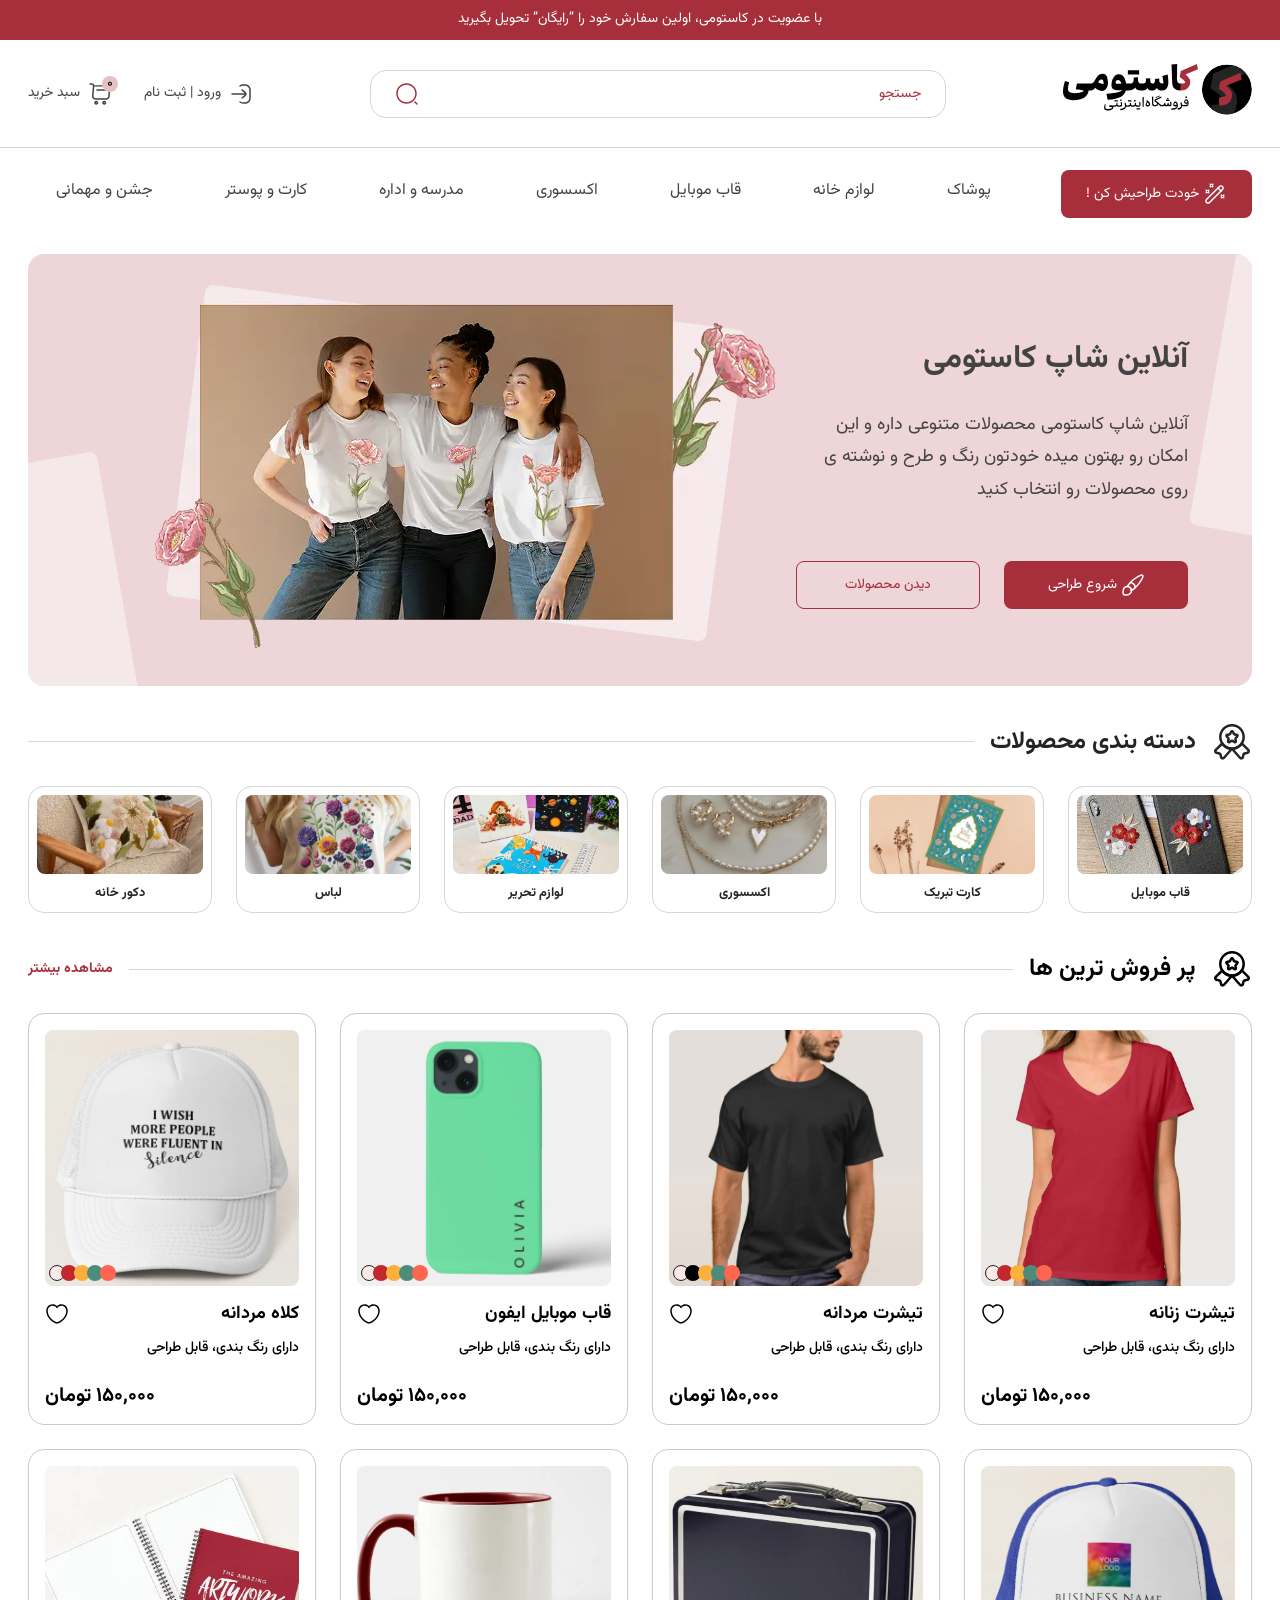
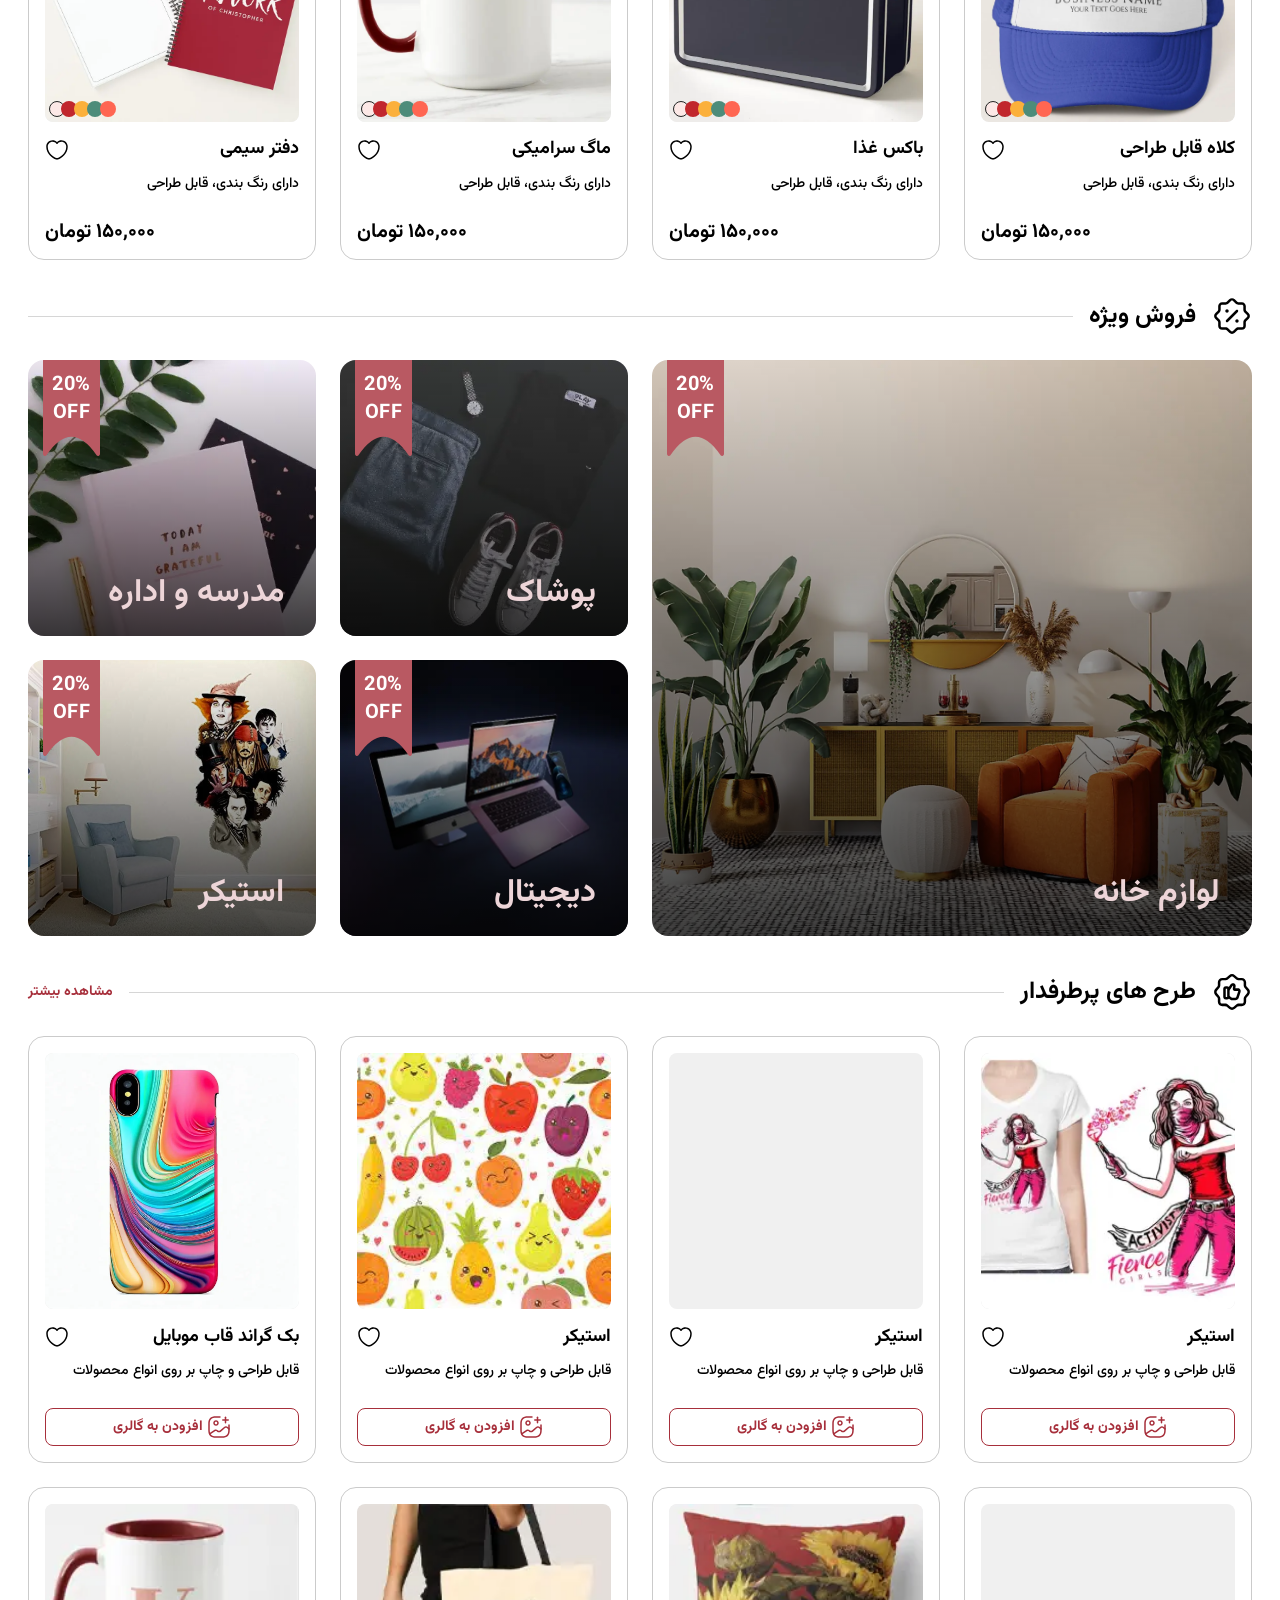
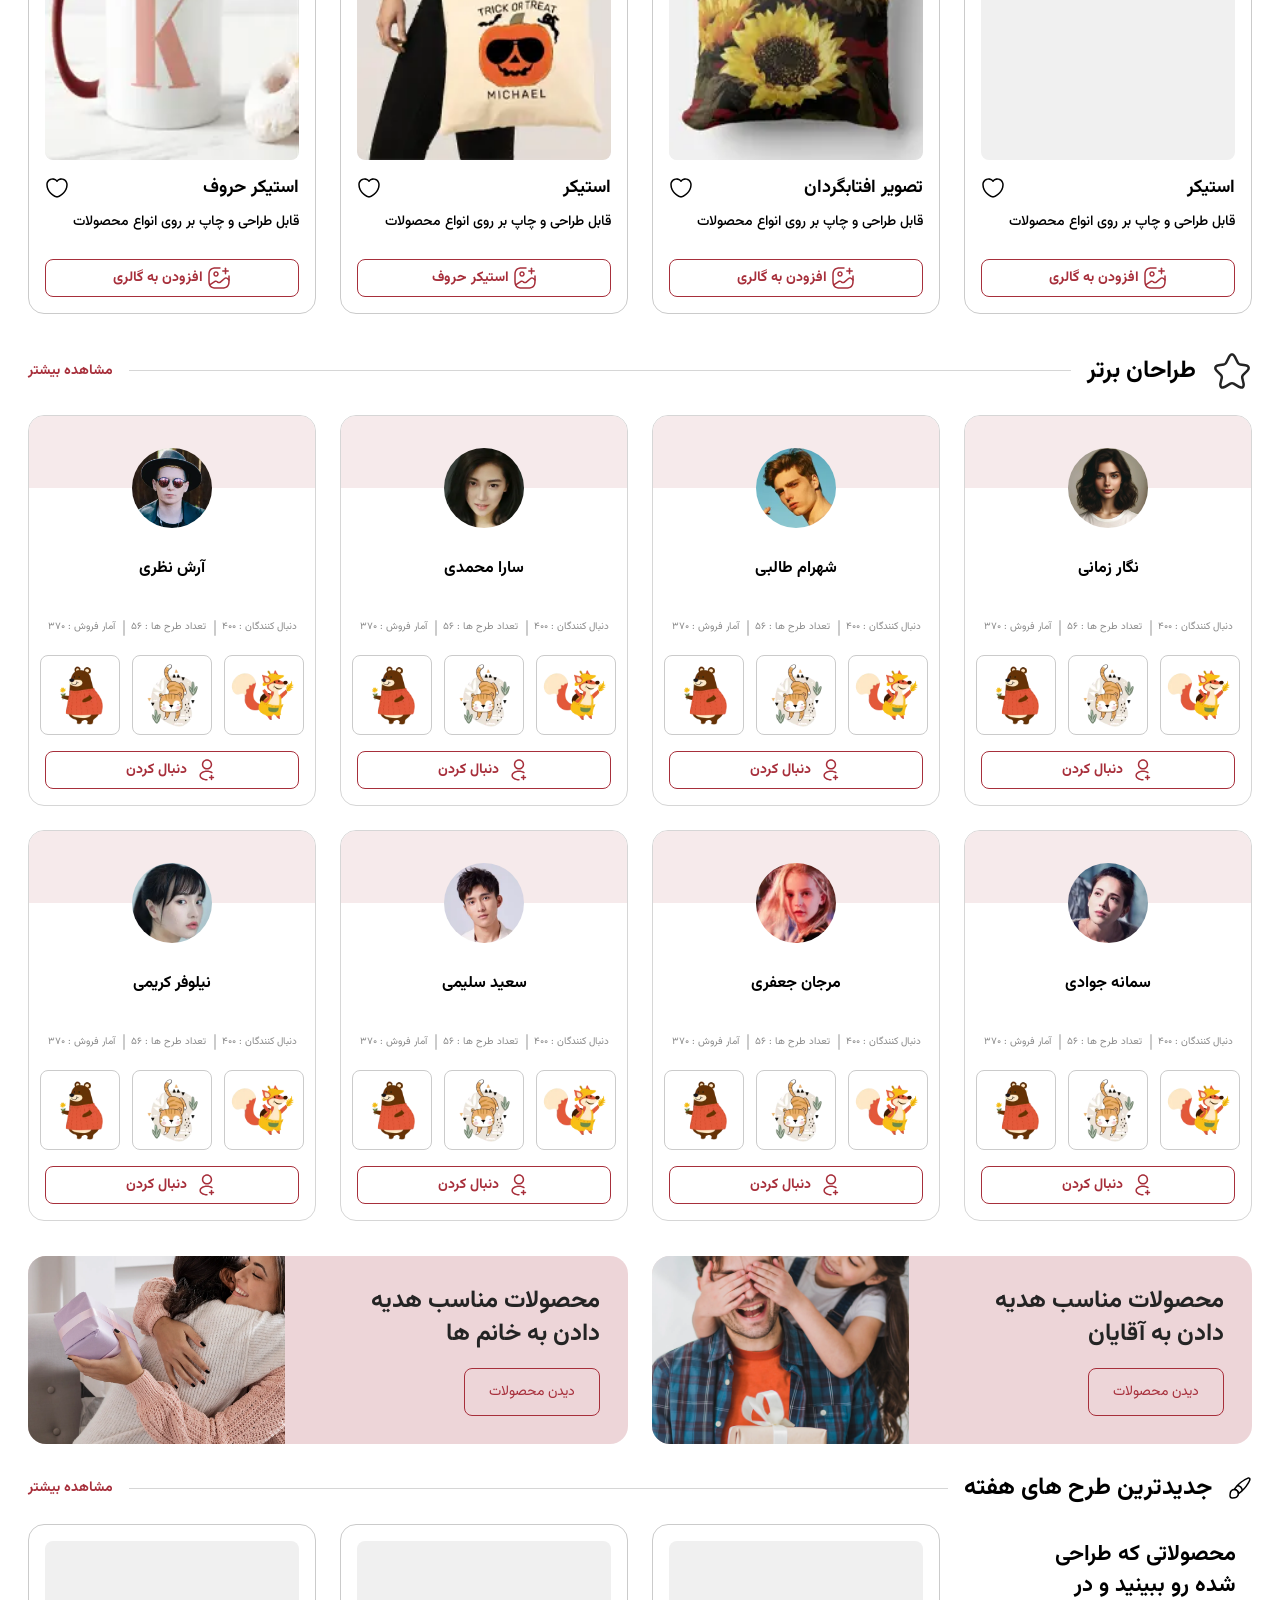
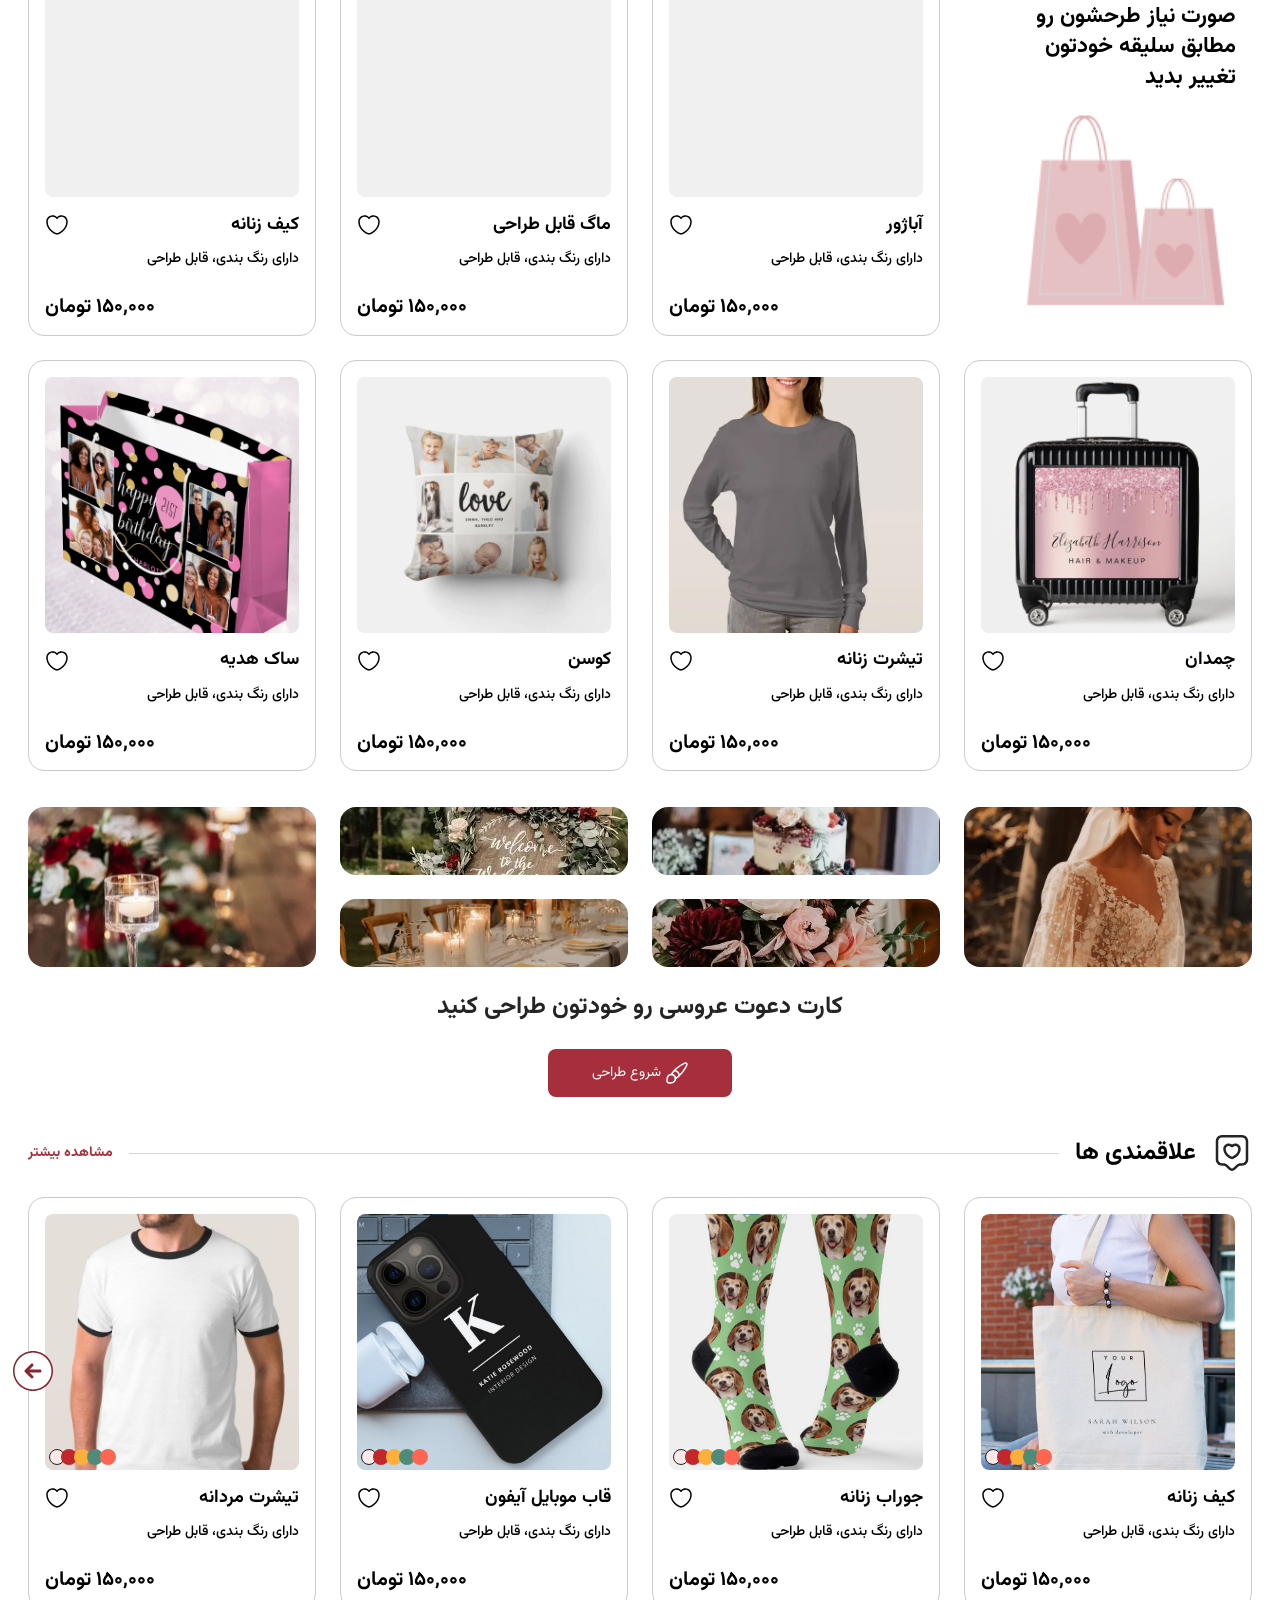
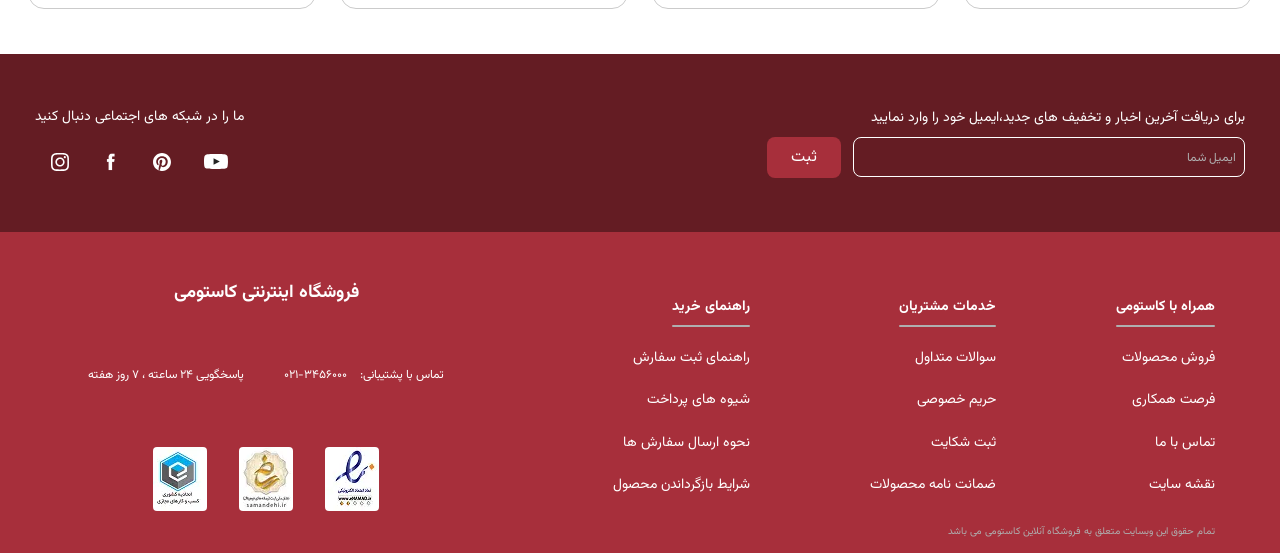
==== commit 723567e9: "feat(home-page): add hamburger menu logic and custom scrollbar" ====
--- a/index.html
+++ b/index.html
@@ -31,10 +31,7 @@
     />
 
     <!-- Stylesheets (Modular Architecture) -->
-    <link rel="stylesheet" href="css/variables.css" />
-    <link rel="stylesheet" href="css/fonts.css" />
-    <link rel="stylesheet" href="css/reset.css" />
-    <link rel="stylesheet" href="css/components.css" />
+
     <link rel="stylesheet" href="css/main.css" />
     <link rel="stylesheet" href="css/responsive.css" />
   </head>
@@ -160,7 +157,7 @@
             </button>
           </form>
           <div class="header__action-wrapper">
-            <a href="#" class="header__login-wrapper">
+            <a href="./page/login.html" class="header__login-wrapper">
               <svg
                 width="24"
                 height="24"
@@ -211,10 +208,13 @@
               </div>
             </a>
           </div>
-
-          <div class="nav-btn icon-btn" aria-label="باز کردن منو">
+          <button
+            class="nav-btn icon-btn"
+            aria-label="باز کردن منو"
+            aria-expanded="false"
+          >
             <span class="nav-btn__line"></span>
-          </div>
+          </button>
 
           <div class="header__logo-mobile">
             <img
@@ -225,7 +225,116 @@
           </div>
         </div>
       </div>
+
+          <div class="sidebar-menu" id="sidebarMenu">
+      <ul class="sidebar-menu__list sidebar-menu__group sidebar-menu__list--first">
+        <li class="sidebar-menu__item">
+          <a href="#" class="sidebar-menu__link">
+            <span class="sidebar-menu__text">پوشاک</span>
+            <img
+              src="./assets/svg/arroewleftbalck.svg"
+              alt=""
+              class="sidebar-menu__arrow"
+            />
+          </a>
+        </li>
+        <li class="sidebar-menu__item">
+          <a href="#" class="sidebar-menu__link">
+            <span class="sidebar-menu__text">لوازم خانه</span>
+            <img
+              src="./assets/svg/arroewleftbalck.svg"
+              alt=""
+              class="sidebar-menu__arrow"
+            />
+          </a>
+        </li>
+        <li class="sidebar-menu__item">
+          <a href="#" class="sidebar-menu__link">
+            <span class="sidebar-menu__text">قاب موبایل</span>
+            <img
+              src="./assets/svg/arroewleftbalck.svg"
+              alt=""
+              class="sidebar-menu__arrow"
+            />
+          </a>
+        </li>
+        <li class="sidebar-menu__item">
+          <a href="#" class="sidebar-menu__link">
+            <span class="sidebar-menu__text">اکسسوری</span>
+            <img
+              src="./assets/svg/arroewleftbalck.svg"
+              alt=""
+              class="sidebar-menu__arrow"
+            />
+          </a>
+        </li>
+        <li class="sidebar-menu__item">
+          <a href="#" class="sidebar-menu__link">
+            <span class="sidebar-menu__text">مدرسه و اداره</span>
+            <img
+              src="./assets/svg/arroewleftbalck.svg"
+              alt=""
+              class="sidebar-menu__arrow"
+            />
+          </a>
+        </li>
+        <li class="sidebar-menu__item">
+          <a href="#" class="sidebar-menu__link">
+            <span class="sidebar-menu__text">کارت و پوستر</span>
+            <img
+              src="./assets/svg/arroewleftbalck.svg"
+              alt=""
+              class="sidebar-menu__arrow"
+            />
+          </a>
+        </li>
+        <li class="sidebar-menu__item">
+          <a href="#" class="sidebar-menu__link">
+            <span class="sidebar-menu__text">جشن و مهمانی</span>
+            <img
+              src="./assets/svg/arroewleftbalck.svg"
+              alt=""
+              class="sidebar-menu__arrow"
+            />
+          </a>
+        </li>
+      </ul>
+
+      <ul class="sidebar-menu__list sidebar-menu__group">
+        <li class="sidebar-menu__item">
+          <a href="#" class="sidebar-menu__link">
+            <span class="sidebar-menu__text">همراه با کاستومی</span>
+            <img
+              src="./assets/svg/arroewleftbalck.svg"
+              alt=""
+              class="sidebar-menu__arrow"
+            />
+          </a>
+        </li>
+        <li class="sidebar-menu__item">
+          <a href="#" class="sidebar-menu__link">
+            <span class="sidebar-menu__text">خدمات مشتریان</span>
+            <img
+              src="./assets/svg/arroewleftbalck.svg"
+              alt=""
+              class="sidebar-menu__arrow"
+            />
+          </a>
+        </li>
+        <li class="sidebar-menu__item">
+          <a href="#" class="sidebar-menu__link">
+            <span class="sidebar-menu__text">راهنمای خرید</span>
+            <img
+              src="./assets/svg/arroewleftbalck.svg"
+              alt=""
+              class="sidebar-menu__arrow"
+            />
+          </a>
+        </li>
+      </ul>
+    </div>
     </header>
+
     <div class="container">
       <nav class="btm-menu">
         <a href="#" class="btm-menu__link">
@@ -3169,5 +3278,7 @@
         </div>
       </div>
     </footer>
+
+    <script src="./js/app.js"></script>
   </body>
 </html>
--- a/css/main.css
+++ b/css/main.css
@@ -1,3 +1,15 @@
+@import url(./variables.css);
+@import url(./fonts.css);
+@import url(./reset.css);
+@import url(./components.css);
+
+@import url(./pages/login.css);
+@import url(./pages/error-404.css);
+@import url(./pages/user-profile.css);
+@import url(./designers.css);
+
+
+
 body {
   font-family: var(--vazir);
   font-weight: var(--fw-regular);
@@ -5,12 +17,41 @@
   font-size: var(--fs-body-3);
 }
 
+
+::-webkit-scrollbar {
+  width: 0.9rem;
+}
+
+::-webkit-scrollbar-button {
+  display: none;
+  width: 0;
+  height: 0;
+}
+
+::-webkit-scrollbar-track {
+  background: var(--color-Neutral-Gray-10);
+  opacity: 0.3;
+}
+
+::-webkit-scrollbar-thumb {
+  background: var(--color-Primary);
+  border-radius: 10rem;
+  height: 8rem;
+}
+
+::-webkit-scrollbar-thumb:hover {
+  background: color-mix(in srgb, var(--color-Primary) 80%, transparent);
+}
+
 /* helper class */
 .item-center {
   align-items: center;
 }
 .section-space {
   margin-top: var(--s-36px);
+}
+body.no-scroll {
+  overflow: hidden;
 }
 
 /* Header */
@@ -119,28 +160,120 @@
 .nav-btn {
   display: none;
 }
+.nav-btn {
+  --line-gap: 0.6rem;
+  --line-angle: 45deg;
+
+  align-items: center;
+  justify-content: center;
+  background: none;
+  border: none;
+  padding: 0;
+  cursor: pointer;
+  z-index: 101;
+}
+
 .nav-btn__line,
 .nav-btn__line::before,
 .nav-btn__line::after {
   width: calc(var(--spacing) * 2.2);
   height: 0.2rem;
   background-color: var(--color-Neutral-Gray-10);
-}
+  border-radius: var(--radius-lg);
+  transition: var(--transition-fast);
+  will-change: transform, background-color;
+}
+
 .nav-btn__line {
   position: relative;
   display: block;
-  border-radius: var(--radius-lg);
-}
+}
+
 .nav-btn__line::before,
 .nav-btn__line::after {
   content: "";
   position: absolute;
-}
+  right: 0;
+}
+
 .nav-btn__line::before {
-  transform: translateY(-0.6rem);
-}
+  transform: translateY(calc(var(--line-gap) * -1));
+}
+
 .nav-btn__line::after {
-  transform: translateY(0.6rem);
+  transform: translateY(var(--line-gap));
+}
+
+.nav-btn.nav-btn--open .nav-btn__line {
+  background-color: transparent;
+}
+
+.nav-btn.nav-btn--open .nav-btn__line::before {
+  transform: translateY(0) rotate(var(--line-angle));
+}
+
+.nav-btn.nav-btn--open .nav-btn__line::after {
+  transform: translateY(0) rotate(calc(var(--line-angle) * -1));
+}
+
+/* SidebarMenu */
+
+.sidebar-menu {
+  position: fixed;
+  inset: 0;
+  width: 75%;
+  z-index: 100;
+  background-color: #fff;
+  overflow-y: auto;
+  transform: translateX(100%);
+  transition: transform 0.3s ease;
+}
+
+.sidebar-menu.sidebar-menu--open {
+  transform: translateX(0);
+}
+
+.sidebar-menu__group {
+  list-style: none;
+  margin: 0;
+  padding: 0;
+}
+
+.sidebar-menu__group + .sidebar-menu__group {
+  margin-top: 2.5rem;
+}
+.sidebar-menu__list--first {
+  margin-top: 15rem;
+}
+.sidebar-menu__link {
+  display: flex;
+  align-items: center;
+  justify-content: space-between;
+  padding: 1.3rem 1.5rem;
+  text-decoration: none;
+}
+
+.sidebar-menu__list--first .sidebar-menu__text {
+  font-size: var(--fs-body-4);
+  font-weight: 500;
+  color: var(--color-Neutral-Gray-10);
+}
+
+.sidebar-menu__list--first .sidebar-menu__arrow {
+  width: 2.4rem;
+  height: 2.4rem;
+  flex-shrink: 0;
+}
+.sidebar-menu__text {
+  font-size: var(--fs-body-3);
+  font-weight: 500;
+  color: var(--color-Neutral-Gray-10);
+}
+
+.sidebar-menu__arrow {
+  width: 2rem;
+  height: 2rem;
+  flex-shrink: 0;
 }
 
 /* Nav */
@@ -671,7 +804,6 @@
 .card__img-wrapper:nth-child(6) img {
   object-position: 50% 39%;
   transform: scale(1.1) translateZ(0);
-  
 }
 
 /* interest */
--- a/css/responsive.css
+++ b/css/responsive.css
@@ -139,7 +139,7 @@
     display: none;
   }
   .nav-btn {
-    display: block;
+     display: inline-flex;
     order: 1;
   }
   .header__logo-mobile {
@@ -350,6 +350,43 @@
     flex-direction: column;
     align-items: center;
   }
+
+  .login-card__photo img,
+  .login-page__title,
+  .header.header__login {
+    display: none;
+  }
+  .login-card__logo-wrapper {
+    display: block;
+    margin-block: -2rem 4rem;
+  }
+  .login-card {
+    flex-direction: column;
+  }
+  .login-card__form {
+    width: 100%;
+  }
+  .profile__title {
+    display: none;
+  }
+  .profile__container {
+    flex-direction: column;
+    margin-top: 3rem;
+  }
+  .profile__sidebar,
+  .profile__content {
+    flex-basis: 100%;
+  }
+
+  .profile__content {
+    border: none;
+    padding: 0rem;
+  }
+  .profile-card {
+    max-width: 100%;
+    border: none;
+  }
+
 }
 
 /* Mobiles */
